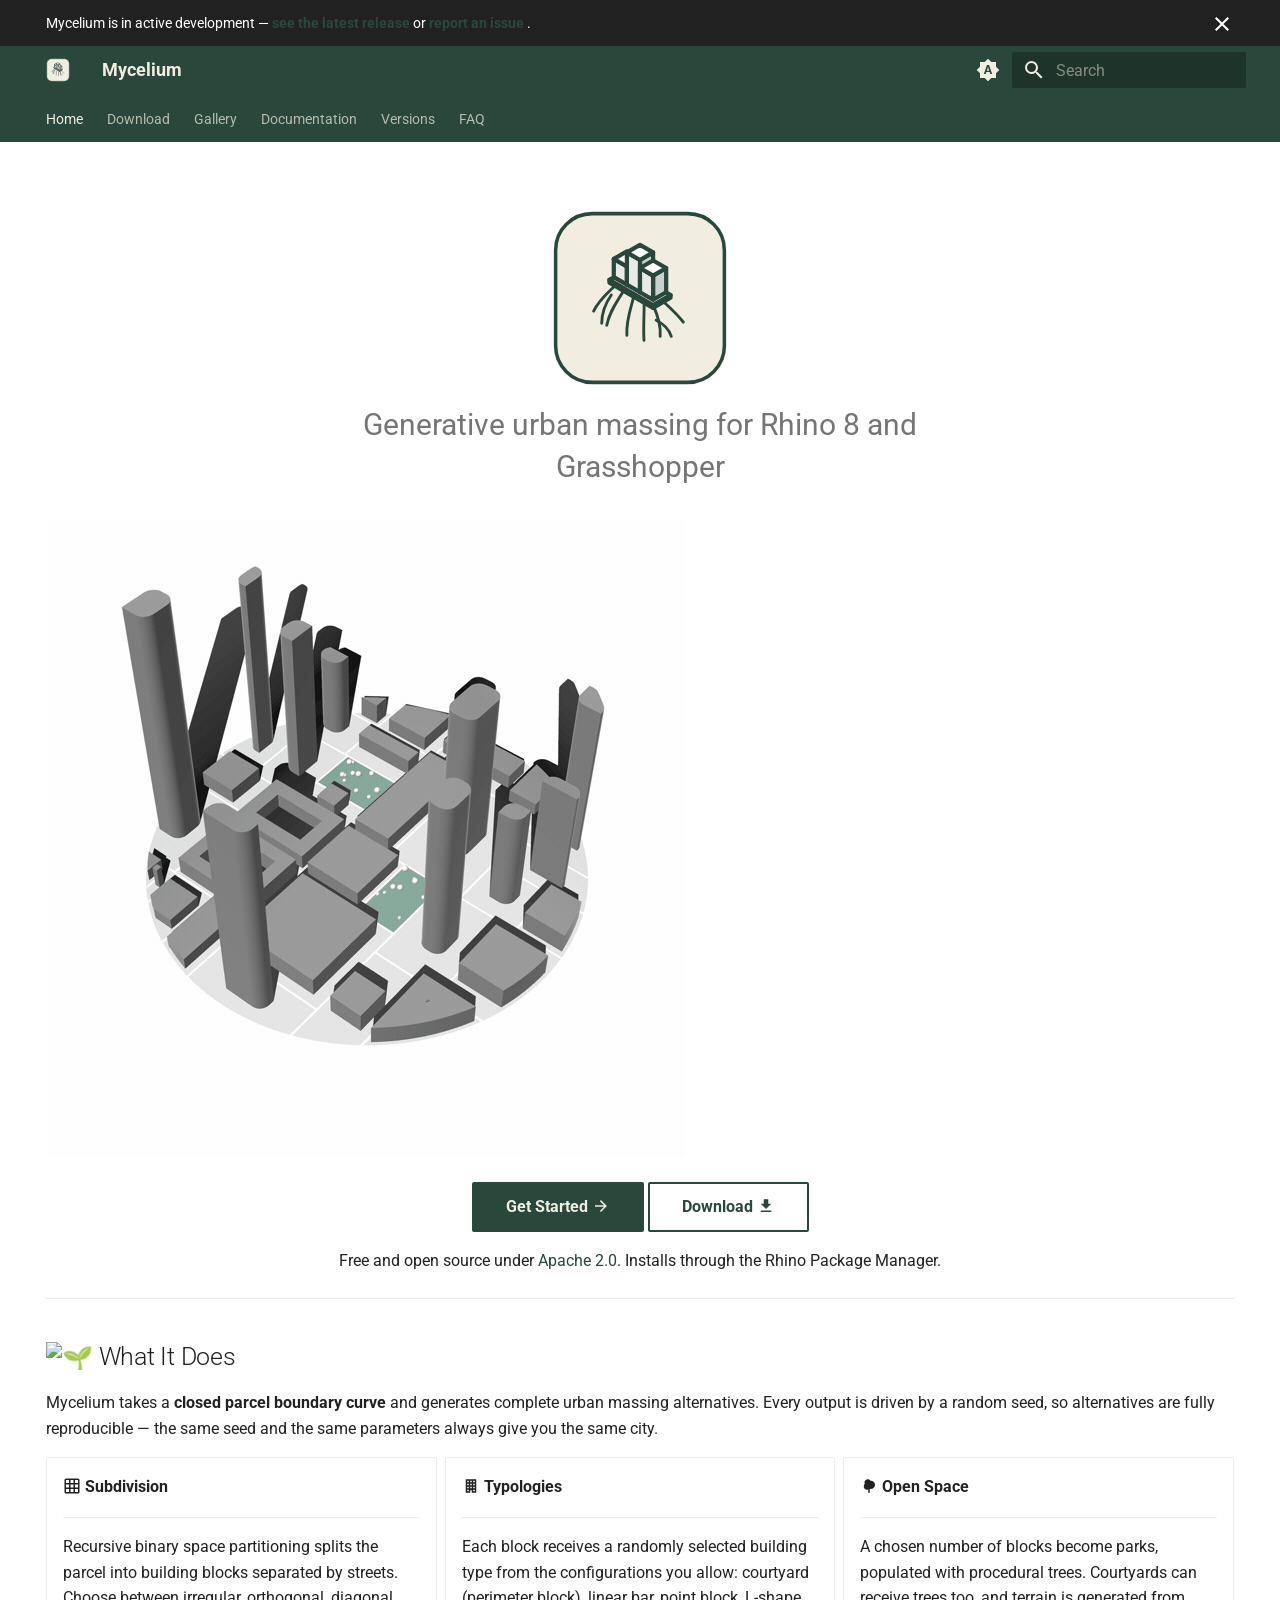
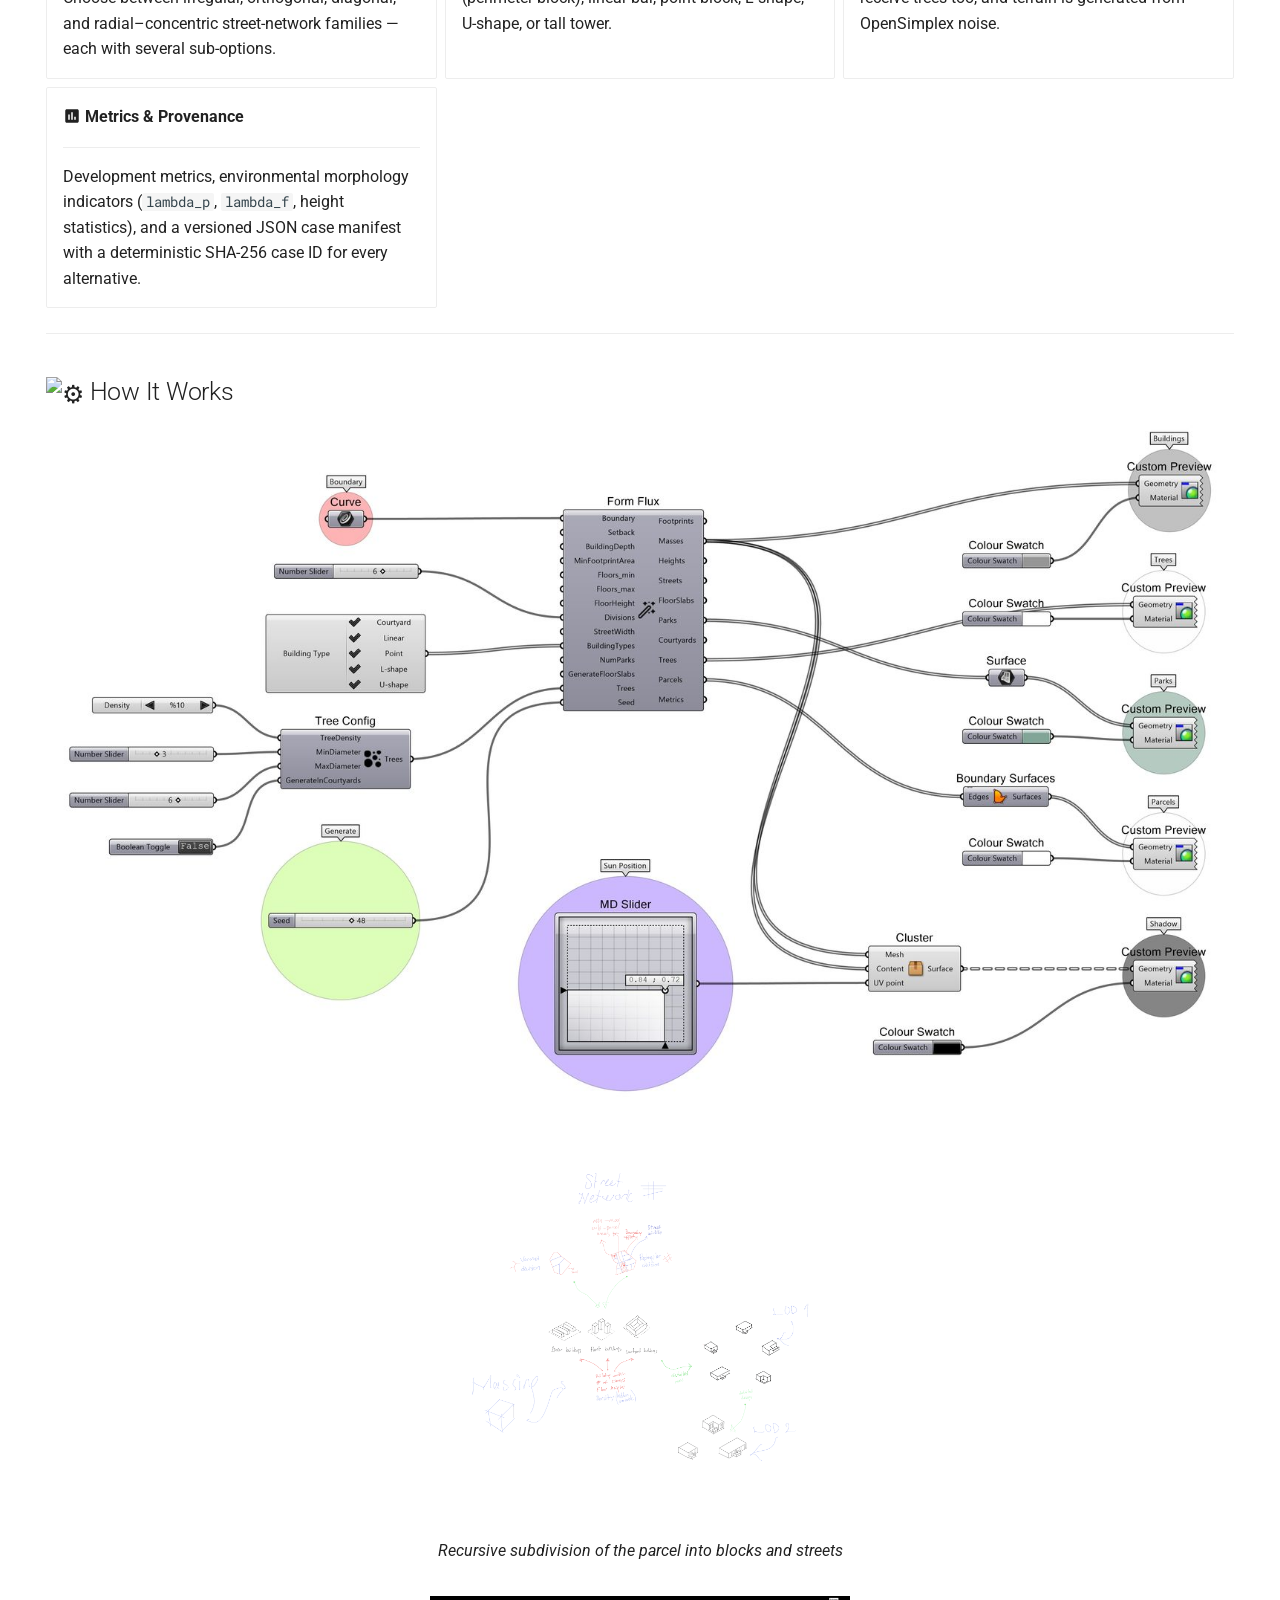
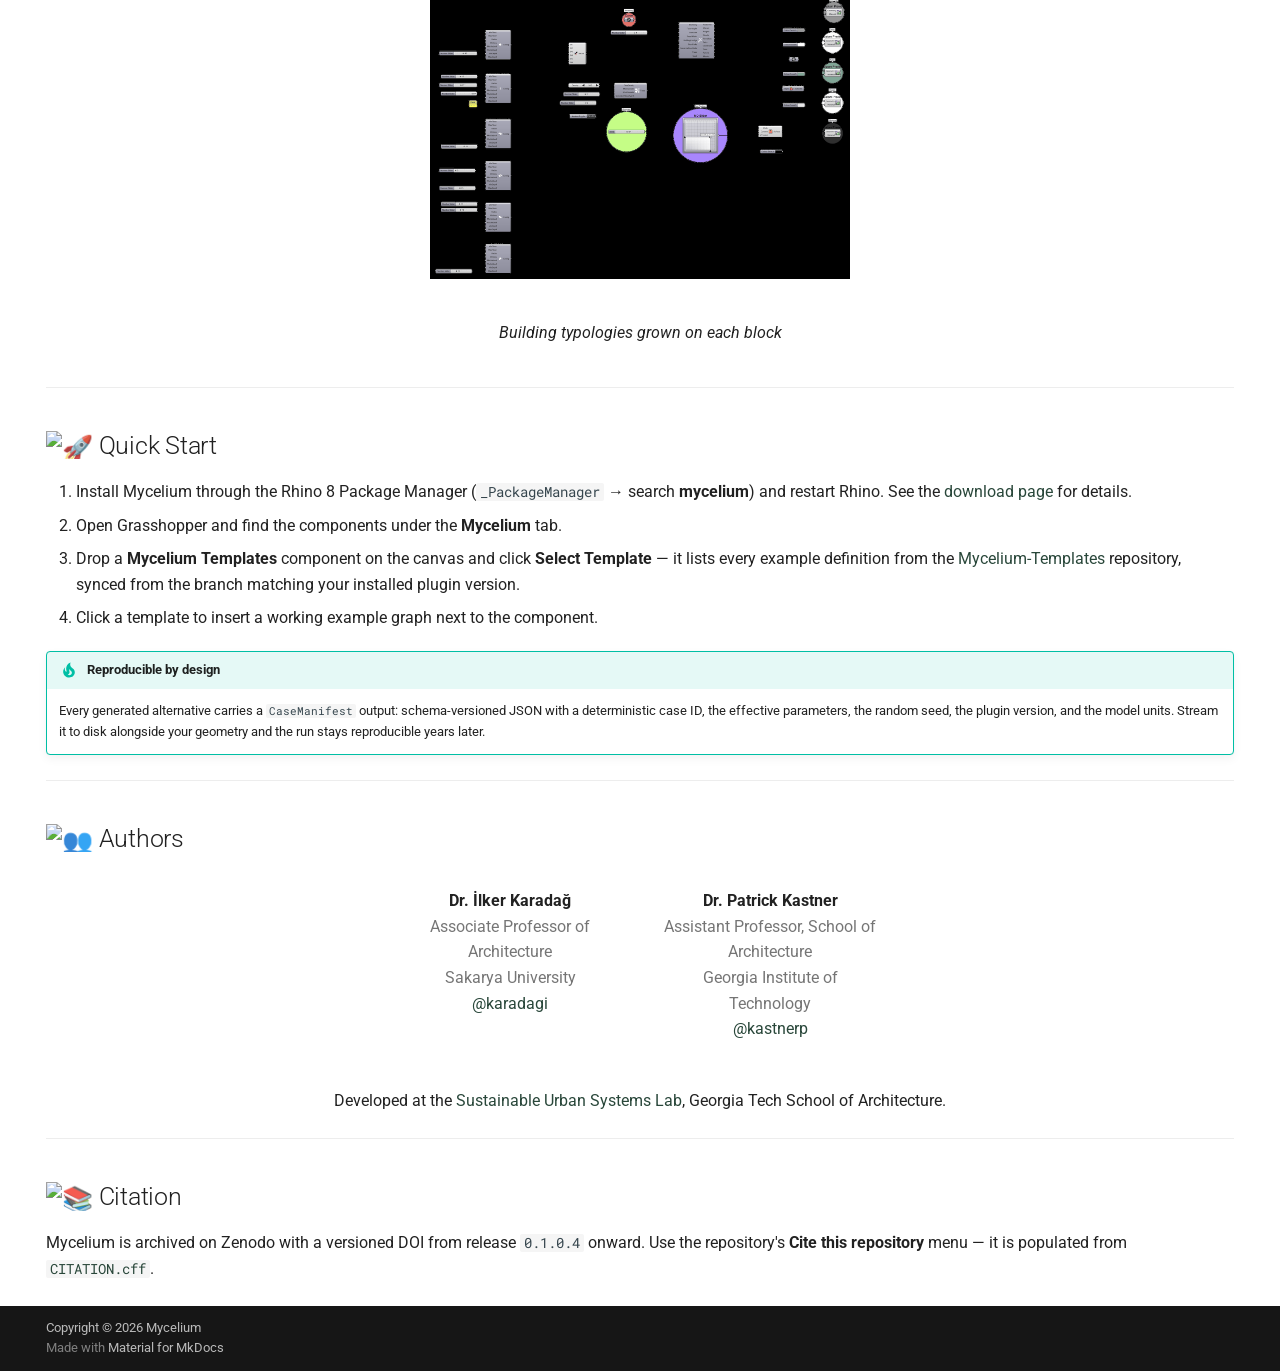
==== index.html @ 71205a21 "Deployed aa4ad5b with MkDocs version: 1.6.1" ====
<!DOCTYPE html><html lang=en class=no-js><head><meta charset=utf-8><meta name=viewport content="width=device-width,initial-scale=1"><meta name=description content="Generative urban massing for Rhino and Grasshopper"><meta name=author content="Patrick Kastner"><link href=https://mycelium-gh.netlify.app/ rel=canonical><link href=download/ rel=next><link rel=icon href=assets/cd/favicon.svg><meta name=generator content="mkdocs-1.6.1, mkdocs-material-9.7.7"><title>Mycelium - Mycelium</title><link rel=stylesheet href=assets/stylesheets/main.ec1eaa64.min.css><link rel=stylesheet href=assets/stylesheets/palette.ab4e12ef.min.css><style>:root{--md-annotation-icon:url('data:image/svg+xml;charset=utf-8,%3Csvg%20xmlns%3D%22http%3A//www.w3.org/2000/svg%22%20viewBox%3D%220%200%2024%2024%22%3E%3Cpath%20d%3D%22M17%2013h-4v4h-2v-4H7v-2h4V7h2v4h4m-5-9A10%2010%200%200%200%202%2012a10%2010%200%200%200%2010%2010%2010%2010%200%200%200%2010-10A10%2010%200%200%200%2012%202%22/%3E%3C/svg%3E');}</style><link rel=preconnect href=https://fonts.gstatic.com crossorigin><link rel=stylesheet href="https://fonts.googleapis.com/css?family=Roboto:300,300i,400,400i,700,700i%7CRoboto+Mono:400,400i,700,700i&display=fallback"><style>:root{--md-text-font:"Roboto";--md-code-font:"Roboto Mono"}</style><link rel=stylesheet href=css/timeago.css><link rel=stylesheet href=stylesheets/extra.css><script>__md_scope=new URL(".",location),__md_hash=e=>[...e].reduce(((e,_)=>(e<<5)-e+_.charCodeAt(0)),0),__md_get=(e,_=localStorage,t=__md_scope)=>JSON.parse(_.getItem(t.pathname+"."+e)),__md_set=(e,_,t=localStorage,a=__md_scope)=>{try{t.setItem(a.pathname+"."+e,JSON.stringify(_))}catch(e){}}</script><meta property=og:title content=Mycelium><link rel=icon type=image/svg+xml href=assets/cd/favicon.svg><link href=assets/stylesheets/glightbox.min.css rel=stylesheet><script src=assets/javascripts/glightbox.min.js></script><style id=glightbox-style>
            html.glightbox-open { overflow: initial; height: 100%; }
            .gslide-title { margin-top: 0px; user-select: text; }
            .gslide-desc { color: #666; user-select: text; }
            .gslide-image img { background: white; }
            .gscrollbar-fixer { padding-right: 15px; }
            .gdesc-inner { font-size: 0.75rem; }
            body[data-md-color-scheme="slate"] .gdesc-inner { background: var(--md-default-bg-color); }
            body[data-md-color-scheme="slate"] .gslide-title { color: var(--md-default-fg-color); }
            body[data-md-color-scheme="slate"] .gslide-desc { color: var(--md-default-fg-color); }
        </style></head> <body dir=ltr data-md-color-scheme=default data-md-color-primary=indigo data-md-color-accent=indigo> <input class=md-toggle data-md-toggle=drawer type=checkbox id=__drawer autocomplete=off> <input class=md-toggle data-md-toggle=search type=checkbox id=__search autocomplete=off> <label class=md-overlay for=__drawer></label> <div data-md-component=skip> <a href=#mycelium class=md-skip> Skip to content </a> </div> <div data-md-component=announce> <aside class=md-banner> <div class="md-banner__inner md-grid md-typeset"> <button class="md-banner__button md-icon" aria-label="Don't show this again"> <svg xmlns=http://www.w3.org/2000/svg viewbox="0 0 24 24"><path d="M19 6.41 17.59 5 12 10.59 6.41 5 5 6.41 10.59 12 5 17.59 6.41 19 12 13.41 17.59 19 19 17.59 13.41 12z"></path></svg> </button> Mycelium is in active development — <a href=https://github.com/MyceliumGH-Dev/Mycelium/releases aria-label="See the latest Mycelium releases on GitHub"> <strong>see the latest release</strong> </a> or <a href=https://github.com/MyceliumGH-Dev/Mycelium/issues aria-label="Report an issue on GitHub"> <strong>report an issue</strong> </a>. </div> <script>var el=document.querySelector("[data-md-component=announce]");if(el){var content=el.querySelector(".md-typeset");__md_hash(content.innerHTML)===__md_get("__announce")&&(el.hidden=!0)}</script> </aside> </div> <header class=md-header data-md-component=header> <nav class="md-header__inner md-grid" aria-label=Header> <a href=. title=Mycelium class="md-header__button md-logo" aria-label=Mycelium data-md-component=logo> <img src=assets/cd/favicon.svg alt=logo> </a> <label class="md-header__button md-icon" for=__drawer> <svg xmlns=http://www.w3.org/2000/svg viewbox="0 0 24 24"><path d="M3 6h18v2H3zm0 5h18v2H3zm0 5h18v2H3z"></path></svg> </label> <div class=md-header__title data-md-component=header-title> <div class=md-header__ellipsis> <div class=md-header__topic> <span class=md-ellipsis> Mycelium </span> </div> <div class=md-header__topic data-md-component=header-topic> <span class=md-ellipsis> Mycelium </span> </div> </div> </div> <form class=md-header__option data-md-component=palette> <input class=md-option data-md-color-media=(prefers-color-scheme) data-md-color-scheme=default data-md-color-primary=indigo data-md-color-accent=indigo aria-label="Switch to light mode" type=radio name=__palette id=__palette_0> <label class="md-header__button md-icon" title="Switch to light mode" for=__palette_1 hidden> <svg xmlns=http://www.w3.org/2000/svg viewbox="0 0 24 24"><path d="m14.3 16-.7-2h-3.2l-.7 2H7.8L11 7h2l3.2 9zM20 8.69V4h-4.69L12 .69 8.69 4H4v4.69L.69 12 4 15.31V20h4.69L12 23.31 15.31 20H20v-4.69L23.31 12zm-9.15 3.96h2.3L12 9z"></path></svg> </label> <input class=md-option data-md-color-media="(prefers-color-scheme: light)" data-md-color-scheme=default data-md-color-primary=custom data-md-color-accent=custom aria-label="Switch to dark mode" type=radio name=__palette id=__palette_1> <label class="md-header__button md-icon" title="Switch to dark mode" for=__palette_2 hidden> <svg xmlns=http://www.w3.org/2000/svg viewbox="0 0 24 24"><path d="M17 7H7a5 5 0 0 0-5 5 5 5 0 0 0 5 5h10a5 5 0 0 0 5-5 5 5 0 0 0-5-5m0 8a3 3 0 0 1-3-3 3 3 0 0 1 3-3 3 3 0 0 1 3 3 3 3 0 0 1-3 3"></path></svg> </label> <input class=md-option data-md-color-media="(prefers-color-scheme: dark)" data-md-color-scheme=slate data-md-color-primary=custom data-md-color-accent=custom aria-label="Switch to system preference" type=radio name=__palette id=__palette_2> <label class="md-header__button md-icon" title="Switch to system preference" for=__palette_0 hidden> <svg xmlns=http://www.w3.org/2000/svg viewbox="0 0 24 24"><path d="M17 7H7a5 5 0 0 0-5 5 5 5 0 0 0 5 5h10a5 5 0 0 0 5-5 5 5 0 0 0-5-5M7 15a3 3 0 0 1-3-3 3 3 0 0 1 3-3 3 3 0 0 1 3 3 3 3 0 0 1-3 3"></path></svg> </label> </form> <script>var palette=__md_get("__palette");if(palette&&palette.color){if("(prefers-color-scheme)"===palette.color.media){var media=matchMedia("(prefers-color-scheme: light)"),input=document.querySelector(media.matches?"[data-md-color-media='(prefers-color-scheme: light)']":"[data-md-color-media='(prefers-color-scheme: dark)']");palette.color.media=input.getAttribute("data-md-color-media"),palette.color.scheme=input.getAttribute("data-md-color-scheme"),palette.color.primary=input.getAttribute("data-md-color-primary"),palette.color.accent=input.getAttribute("data-md-color-accent")}for(var[key,value]of Object.entries(palette.color))document.body.setAttribute("data-md-color-"+key,value)}</script> <label class="md-header__button md-icon" for=__search> <svg xmlns=http://www.w3.org/2000/svg viewbox="0 0 24 24"><path d="M9.5 3A6.5 6.5 0 0 1 16 9.5c0 1.61-.59 3.09-1.56 4.23l.27.27h.79l5 5-1.5 1.5-5-5v-.79l-.27-.27A6.52 6.52 0 0 1 9.5 16 6.5 6.5 0 0 1 3 9.5 6.5 6.5 0 0 1 9.5 3m0 2C7 5 5 7 5 9.5S7 14 9.5 14 14 12 14 9.5 12 5 9.5 5"></path></svg> </label> <div class=md-search data-md-component=search role=dialog> <label class=md-search__overlay for=__search></label> <div class=md-search__inner role=search> <form class=md-search__form name=search> <input type=text class=md-search__input name=query aria-label=Search placeholder=Search autocapitalize=off autocorrect=off autocomplete=off spellcheck=false data-md-component=search-query required> <label class="md-search__icon md-icon" for=__search> <svg xmlns=http://www.w3.org/2000/svg viewbox="0 0 24 24"><path d="M9.5 3A6.5 6.5 0 0 1 16 9.5c0 1.61-.59 3.09-1.56 4.23l.27.27h.79l5 5-1.5 1.5-5-5v-.79l-.27-.27A6.52 6.52 0 0 1 9.5 16 6.5 6.5 0 0 1 3 9.5 6.5 6.5 0 0 1 9.5 3m0 2C7 5 5 7 5 9.5S7 14 9.5 14 14 12 14 9.5 12 5 9.5 5"></path></svg> <svg xmlns=http://www.w3.org/2000/svg viewbox="0 0 24 24"><path d="M20 11v2H8l5.5 5.5-1.42 1.42L4.16 12l7.92-7.92L13.5 5.5 8 11z"></path></svg> </label> <nav class=md-search__options aria-label=Search> <a href=javascript:void(0) class="md-search__icon md-icon" title=Share aria-label=Share data-clipboard data-clipboard-text data-md-component=search-share tabindex=-1> <svg xmlns=http://www.w3.org/2000/svg viewbox="0 0 24 24"><path d="M18 16.08c-.76 0-1.44.3-1.96.77L8.91 12.7c.05-.23.09-.46.09-.7s-.04-.47-.09-.7l7.05-4.11c.54.5 1.25.81 2.04.81a3 3 0 0 0 3-3 3 3 0 0 0-3-3 3 3 0 0 0-3 3c0 .24.04.47.09.7L8.04 9.81C7.5 9.31 6.79 9 6 9a3 3 0 0 0-3 3 3 3 0 0 0 3 3c.79 0 1.5-.31 2.04-.81l7.12 4.15c-.05.21-.08.43-.08.66 0 1.61 1.31 2.91 2.92 2.91s2.92-1.3 2.92-2.91A2.92 2.92 0 0 0 18 16.08"></path></svg> </a> <button type=reset class="md-search__icon md-icon" title=Clear aria-label=Clear tabindex=-1> <svg xmlns=http://www.w3.org/2000/svg viewbox="0 0 24 24"><path d="M19 6.41 17.59 5 12 10.59 6.41 5 5 6.41 10.59 12 5 17.59 6.41 19 12 13.41 17.59 19 19 17.59 13.41 12z"></path></svg> </button> </nav> <div class=md-search__suggest data-md-component=search-suggest></div> </form> <div class=md-search__output> <div class=md-search__scrollwrap tabindex=0 data-md-scrollfix> <div class=md-search-result data-md-component=search-result> <div class=md-search-result__meta> Initializing search </div> <ol class=md-search-result__list role=presentation></ol> </div> </div> </div> </div> </div> </nav> </header> <div class=md-container data-md-component=container> <nav class=md-tabs aria-label=Tabs data-md-component=tabs> <div class=md-grid> <ul class=md-tabs__list> <li class="md-tabs__item md-tabs__item--active"> <a href=. class=md-tabs__link> Home </a> </li> <li class=md-tabs__item> <a href=download/ class=md-tabs__link> Download </a> </li> <li class=md-tabs__item> <a href=gallery/ class=md-tabs__link> Gallery </a> </li> <li class=md-tabs__item> <a href=https://mycelium-gh-docs.netlify.app class=md-tabs__link> Documentation </a> </li> <li class=md-tabs__item> <a href=versions/ class=md-tabs__link> Versions </a> </li> <li class=md-tabs__item> <a href=faq/ class=md-tabs__link> Faq </a> </li> </ul> </div> </nav> <main class=md-main data-md-component=main> <div class="md-main__inner md-grid"> <div class="md-sidebar md-sidebar--primary" data-md-component=sidebar data-md-type=navigation hidden> <div class=md-sidebar__scrollwrap> <div class=md-sidebar__inner> <nav class="md-nav md-nav--primary md-nav--lifted" aria-label=Navigation data-md-level=0> <label class=md-nav__title for=__drawer> <a href=. title=Mycelium class="md-nav__button md-logo" aria-label=Mycelium data-md-component=logo> <img src=assets/cd/favicon.svg alt=logo> </a> Mycelium </label> <ul class=md-nav__list data-md-scrollfix> <li class="md-nav__item md-nav__item--active"> <input class="md-nav__toggle md-toggle" type=checkbox id=__toc> <label class="md-nav__link md-nav__link--active" for=__toc> <span class=md-ellipsis> Home </span> <span class="md-nav__icon md-icon"></span> </label> <a href=. class="md-nav__link md-nav__link--active"> <span class=md-ellipsis> Home </span> </a> <nav class="md-nav md-nav--secondary" aria-label="Table of contents"> <label class=md-nav__title for=__toc> <span class="md-nav__icon md-icon"></span> Table of contents </label> <ul class=md-nav__list data-md-component=toc data-md-scrollfix> <li class=md-nav__item> <a href=#what-it-does class=md-nav__link> <span class=md-ellipsis> What It Does </span> </a> </li> <li class=md-nav__item> <a href=#how-it-works class=md-nav__link> <span class=md-ellipsis> How It Works </span> </a> </li> <li class=md-nav__item> <a href=#quick-start class=md-nav__link> <span class=md-ellipsis> Quick Start </span> </a> </li> <li class=md-nav__item> <a href=#authors class=md-nav__link> <span class=md-ellipsis> Authors </span> </a> </li> <li class=md-nav__item> <a href=#citation class=md-nav__link> <span class=md-ellipsis> Citation </span> </a> </li> </ul> </nav> </li> <li class=md-nav__item> <a href=download/ class=md-nav__link> <span class=md-ellipsis> Download </span> </a> </li> <li class=md-nav__item> <a href=gallery/ class=md-nav__link> <span class=md-ellipsis> Gallery </span> </a> </li> <li class=md-nav__item> <a href=https://mycelium-gh-docs.netlify.app class=md-nav__link> <span class=md-ellipsis> Documentation </span> </a> </li> <li class=md-nav__item> <a href=versions/ class=md-nav__link> <span class=md-ellipsis> Versions </span> </a> </li> <li class=md-nav__item> <a href=faq/ class=md-nav__link> <span class=md-ellipsis> Faq </span> </a> </li> </ul> </nav> </div> </div> </div> <div class="md-sidebar md-sidebar--secondary" data-md-component=sidebar data-md-type=toc hidden> <div class=md-sidebar__scrollwrap> <div class=md-sidebar__inner> <nav class="md-nav md-nav--secondary" aria-label="Table of contents"> <label class=md-nav__title for=__toc> <span class="md-nav__icon md-icon"></span> Table of contents </label> <ul class=md-nav__list data-md-component=toc data-md-scrollfix> <li class=md-nav__item> <a href=#what-it-does class=md-nav__link> <span class=md-ellipsis> What It Does </span> </a> </li> <li class=md-nav__item> <a href=#how-it-works class=md-nav__link> <span class=md-ellipsis> How It Works </span> </a> </li> <li class=md-nav__item> <a href=#quick-start class=md-nav__link> <span class=md-ellipsis> Quick Start </span> </a> </li> <li class=md-nav__item> <a href=#authors class=md-nav__link> <span class=md-ellipsis> Authors </span> </a> </li> <li class=md-nav__item> <a href=#citation class=md-nav__link> <span class=md-ellipsis> Citation </span> </a> </li> </ul> </nav> </div> </div> </div> <div class=md-content data-md-component=content> <article class="md-content__inner md-typeset"> <h1 class=sr-only id=mycelium>Mycelium</h1> <figure class=hero-logo> <img alt=Mycelium class="skip-lightbox hero-logo__image" src=assets/cd/logo.svg width=180> </figure> <p class=hero-tagline> Generative urban massing for Rhino&nbsp;8 and Grasshopper </p> <p><img alt="Sample massing outputs" class=skip-lightbox src=assets/images/samples.gif></p> <div align=center> <p><a aria-label="Get started with the Mycelium documentation" class="md-button md-button--primary" href=https://mycelium-gh-docs.netlify.app>Get Started <span class=twemoji><svg xmlns=http://www.w3.org/2000/svg viewbox="0 0 24 24"><path d="M4 11v2h12l-5.5 5.5 1.42 1.42L19.84 12l-7.92-7.92L10.5 5.5 16 11z"></path></svg></span></a> <a class=md-button href=download/ aria-label="Download Mycelium">Download <span class=twemoji><svg xmlns=http://www.w3.org/2000/svg viewbox="0 0 24 24"><path d="M5 20h14v-2H5m14-9h-4V3H9v6H5l7 7z"></path></svg></span></a></p> </div> <p class=center-text style="margin-top: 0.75rem;"> Free and open source under <a href=https://github.com/MyceliumGH-Dev/Mycelium/blob/dev/LICENSE aria-label="Read the Apache 2.0 license">Apache&nbsp;2.0</a>. Installs through the Rhino Package Manager. </p> <hr> <h2 id=what-it-does><img alt=🌱 aria-hidden=true class=twemoji src=https://cdn.jsdelivr.net/gh/jdecked/twemoji@16.0.1/assets/svg/1f331.svg title=:seedling:> What It Does</h2> <p>Mycelium takes a <strong>closed parcel boundary curve</strong> and generates complete urban massing alternatives. Every output is driven by a random seed, so alternatives are fully reproducible — the same seed and the same parameters always give you the same city.</p> <div class="grid cards"> <ul> <li> <p><strong><span class=twemoji><svg xmlns=http://www.w3.org/2000/svg viewbox="0 0 24 24"><path d="M10 4v4h4V4zm6 0v4h4V4zm0 6v4h4v-4zm0 6v4h4v-4zm-2 4v-4h-4v4zm-6 0v-4H4v4zm0-6v-4H4v4zm0-6V4H4v4zm2 6h4v-4h-4zM4 2h16a2 2 0 0 1 2 2v16a2 2 0 0 1-2 2H4c-1.08 0-2-.9-2-2V4a2 2 0 0 1 2-2"></path></svg></span> Subdivision</strong></p> <hr> <p>Recursive binary space partitioning splits the parcel into building blocks separated by streets. Choose between irregular, orthogonal, diagonal, and radial–concentric street-network families — each with several sub-options.</p> </li> <li> <p><strong><span class=twemoji><svg xmlns=http://www.w3.org/2000/svg viewbox="0 0 24 24"><path d="M5 3v18h6v-3.5h2V21h6V3zm2 2h2v2H7zm4 0h2v2h-2zm4 0h2v2h-2zM7 9h2v2H7zm4 0h2v2h-2zm4 0h2v2h-2zm-8 4h2v2H7zm4 0h2v2h-2zm4 0h2v2h-2zm-8 4h2v2H7zm8 0h2v2h-2z"></path></svg></span> Typologies</strong></p> <hr> <p>Each block receives a randomly selected building type from the configurations you allow: courtyard (perimeter block), linear bar, point block, L-shape, U-shape, or tall tower.</p> </li> <li> <p><strong><span class=twemoji><svg xmlns=http://www.w3.org/2000/svg viewbox="0 0 24 24"><path d="M11 21v-4.26c-.47.17-.97.26-1.5.26C7 17 5 15 5 12.5c0-1.27.5-2.41 1.36-3.23C6.13 8.73 6 8.13 6 7.5 6 5 8 3 10.5 3c1.56 0 2.94.8 3.75 2h.25a5.5 5.5 0 0 1 5.5 5.5 5.5 5.5 0 0 1-5.5 5.5q-.75 0-1.5-.21V21z"></path></svg></span> Open Space</strong></p> <hr> <p>A chosen number of blocks become parks, populated with procedural trees. Courtyards can receive trees too, and terrain is generated from OpenSimplex noise.</p> </li> <li> <p><strong><span class=twemoji><svg xmlns=http://www.w3.org/2000/svg viewbox="0 0 24 24"><path d="M19 3H5c-1.1 0-2 .9-2 2v14c0 1.1.9 2 2 2h14c1.1 0 2-.9 2-2V5c0-1.1-.9-2-2-2M9 17H7v-7h2zm4 0h-2V7h2zm4 0h-2v-4h2z"></path></svg></span> Metrics &amp; Provenance</strong></p> <hr> <p>Development metrics, environmental morphology indicators (<code>lambda_p</code>, <code>lambda_f</code>, height statistics), and a versioned JSON case manifest with a deterministic SHA-256 case ID for every alternative.</p> </li> </ul> </div> <hr> <h2 id=how-it-works><img alt=⚙ aria-hidden=true class=twemoji src=https://cdn.jsdelivr.net/gh/jdecked/twemoji@16.0.1/assets/svg/2699.svg title=:gear:> How It Works</h2> <p><a class=glightbox data-type=image data-width=auto data-height=auto href=assets/images/algorithm.jpeg data-desc-position=bottom><img alt="Algorithm overview" loading=lazy src=assets/images/algorithm.jpeg></a></p> <figure> <a class=glightbox data-type=image data-width=auto data-height=auto href=assets/images/scheme-1.png data-desc-position=bottom><img alt="Subdivision scheme" loading=lazy src=assets/images/scheme-1.png width=420></a> <br> <figcaption>Recursive subdivision of the parcel into blocks and streets</figcaption> </figure> <figure> <a class=glightbox data-type=image data-width=auto data-height=auto href=assets/images/scheme-2.png data-desc-position=bottom><img alt="Typology scheme" loading=lazy src=assets/images/scheme-2.png width=420></a> <br> <figcaption>Building typologies grown on each block</figcaption> </figure> <hr> <h2 id=quick-start><img alt=🚀 aria-hidden=true class=twemoji src=https://cdn.jsdelivr.net/gh/jdecked/twemoji@16.0.1/assets/svg/1f680.svg title=:rocket:> Quick Start</h2> <ol> <li>Install Mycelium through the Rhino&nbsp;8 Package Manager (<code>_PackageManager</code> → search <strong>mycelium</strong>) and restart Rhino. See the <a href=download/ >download page</a> for details.</li> <li>Open Grasshopper and find the components under the <strong>Mycelium</strong> tab.</li> <li>Drop a <strong>Mycelium Templates</strong> component on the canvas and click <strong>Select Template</strong> — it lists every example definition from the <a href=https://github.com/MyceliumGH-Dev/Mycelium-Templates>Mycelium-Templates</a> repository, synced from the branch matching your installed plugin version.</li> <li>Click a template to insert a working example graph next to the component.</li> </ol> <div class="admonition tip"> <p class=admonition-title>Reproducible by design</p> <p>Every generated alternative carries a <code>CaseManifest</code> output: schema-versioned JSON with a deterministic case ID, the effective parameters, the random seed, the plugin version, and the model units. Stream it to disk alongside your geometry and the run stays reproducible years later.</p> </div> <hr> <h2 id=authors><img alt=👥 aria-hidden=true class=twemoji src=https://cdn.jsdelivr.net/gh/jdecked/twemoji@16.0.1/assets/svg/1f465.svg title=:busts_in_silhouette:> Authors</h2> <div class=mdx-users> <div class=mdx-users__testimonial> <p><strong>Dr. İlker Karadağ</strong><br> <span class=faint>Associate Professor of Architecture<br>Sakarya University</span><br> <a href=https://github.com/karadagi>@karadagi</a></p> </div> <div class=mdx-users__testimonial> <p><strong>Dr. Patrick Kastner</strong><br> <span class=faint>Assistant Professor, School of Architecture<br>Georgia Institute of Technology</span><br> <a href=https://github.com/kastnerp>@kastnerp</a></p> </div> </div> <p class=center-text style="margin-top: 1.5rem;"> Developed at the <a href=https://github.com/SustainableUrbanSystemsLab>Sustainable Urban Systems Lab</a>, Georgia Tech School of Architecture. </p> <hr> <h2 id=citation><img alt=📚 aria-hidden=true class=twemoji src=https://cdn.jsdelivr.net/gh/jdecked/twemoji@16.0.1/assets/svg/1f4da.svg title=:books:> Citation</h2> <p>Mycelium is archived on Zenodo with a versioned DOI from release <code>0.1.0.4</code> onward. Use the repository's <strong>Cite this repository</strong> menu — it is populated from <a href=https://github.com/MyceliumGH-Dev/Mycelium/blob/dev/CITATION.cff><code>CITATION.cff</code></a>.</p> </article> </div> <script>var target=document.getElementById(location.hash.slice(1));target&&target.name&&(target.checked=target.name.startsWith("__tabbed_"))</script> </div> <button type=button class="md-top md-icon" data-md-component=top hidden> <svg xmlns=http://www.w3.org/2000/svg viewbox="0 0 24 24"><path d="M13 20h-2V8l-5.5 5.5-1.42-1.42L12 4.16l7.92 7.92-1.42 1.42L13 8z"></path></svg> Back to top </button> </main> <footer class=md-footer> <div class="md-footer-meta md-typeset"> <div class="md-footer-meta__inner md-grid"> <div class=md-copyright> <div class=md-copyright__highlight> Copyright © 2026 Mycelium </div> Made with <a href=https://squidfunk.github.io/mkdocs-material/ target=_blank rel=noopener> Material for MkDocs </a> </div> </div> </div> </footer> </div> <div class=md-dialog data-md-component=dialog> <div class="md-dialog__inner md-typeset"></div> </div> <div class=md-progress data-md-component=progress role=progressbar></div> <script id=__config type=application/json>{"annotate": null, "base": ".", "features": ["tabs", "instant", "navigation.tabs", "content.action.edit", "content.action.view", "content.code.annotate", "content.code.copy", "content.tooltips", "navigation.expand", "navigation.indexes", "navigation.instant", "navigation.instant.prefetch", "navigation.instant.progress", "navigation.sections", "navigation.tabs", "navigation.top", "navigation.path", "navigation.tracking", "search.highlight", "search.share", "search.suggest", "toc.follow", "announce.dismiss"], "search": "assets/javascripts/workers/search.2c215733.min.js", "tags": null, "translations": {"clipboard.copied": "Copied to clipboard", "clipboard.copy": "Copy to clipboard", "search.result.more.one": "1 more on this page", "search.result.more.other": "# more on this page", "search.result.none": "No matching documents", "search.result.one": "1 matching document", "search.result.other": "# matching documents", "search.result.placeholder": "Type to start searching", "search.result.term.missing": "Missing", "select.version": "Select version"}, "version": null}</script> <script src=assets/javascripts/bundle.d7400e89.min.js></script> <script src=js/timeago.min.js></script> <script src=js/timeago_mkdocs_material.js></script> <script id=init-glightbox>const lightbox = GLightbox({"touchNavigation": true, "loop": false, "zoomable": true, "draggable": true, "openEffect": "zoom", "closeEffect": "zoom", "slideEffect": "slide"});
document$.subscribe(()=>{ lightbox.reload(); });
</script></body></html>
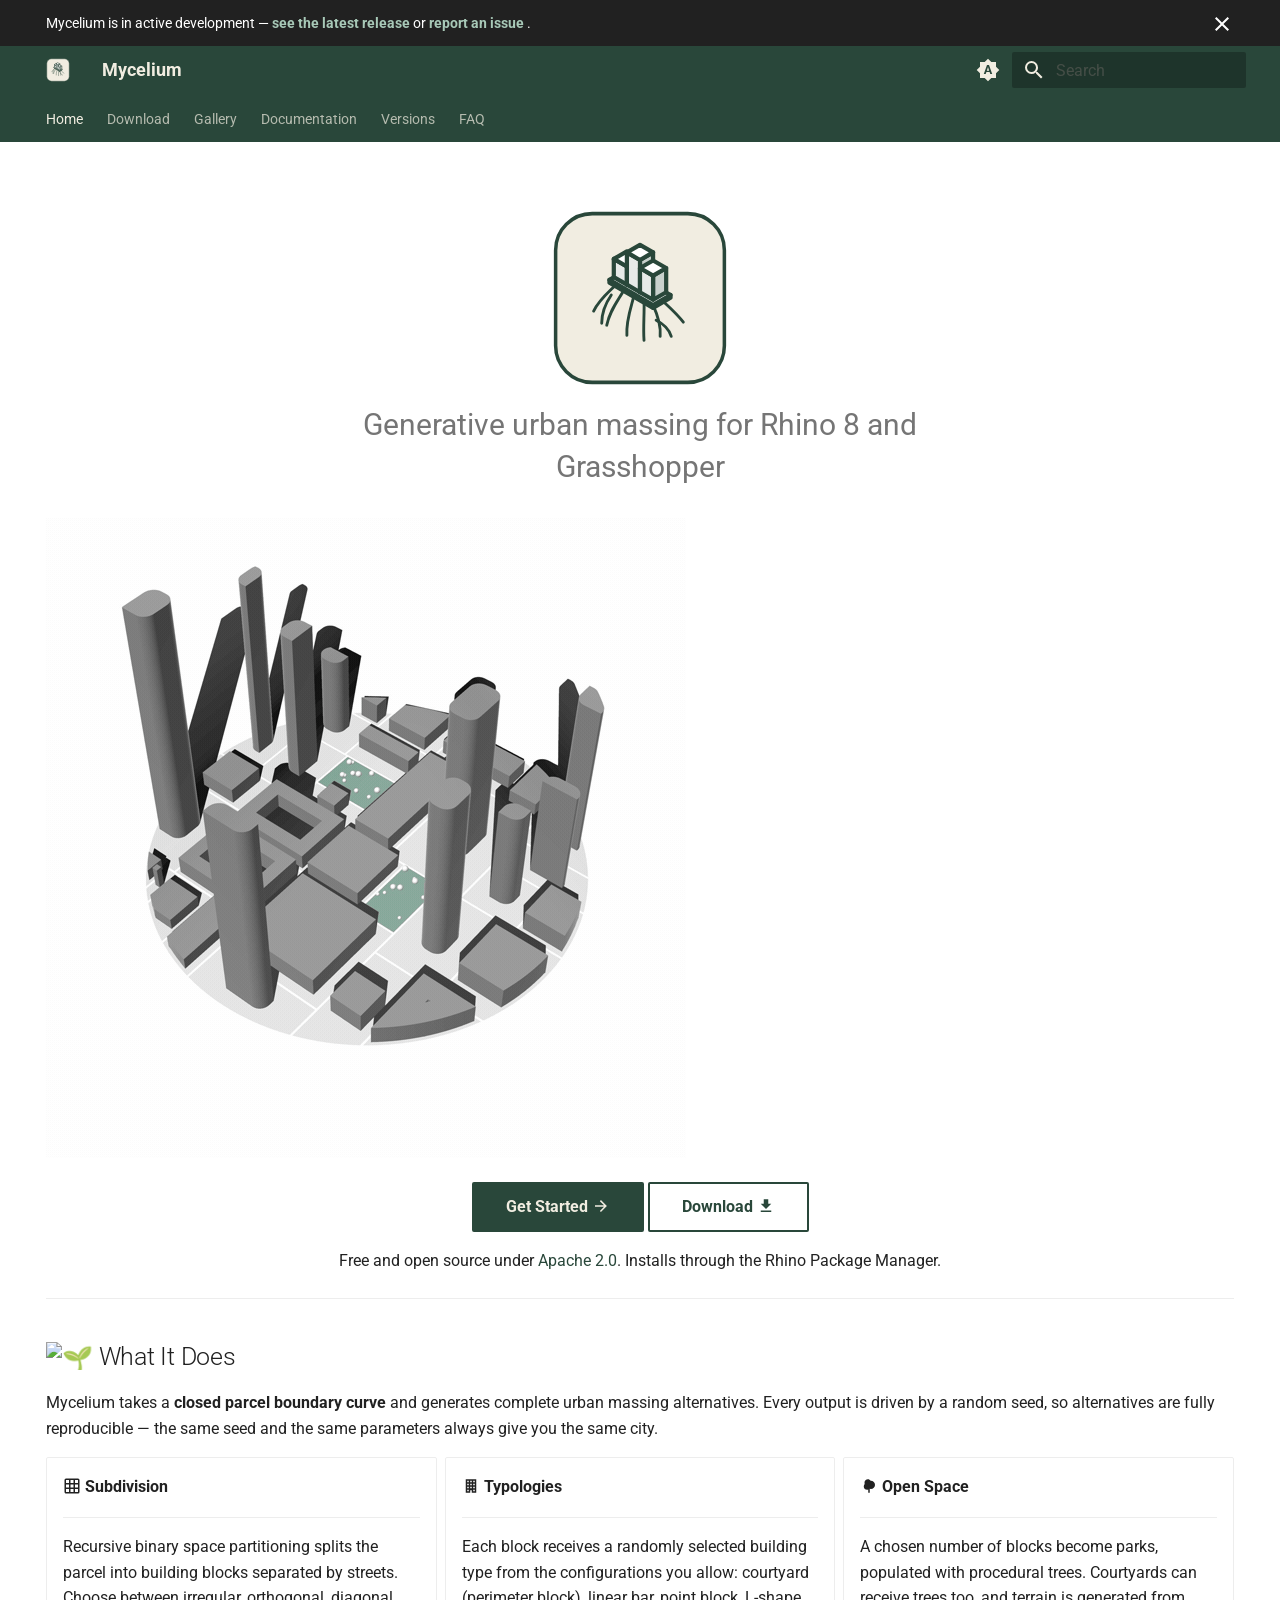
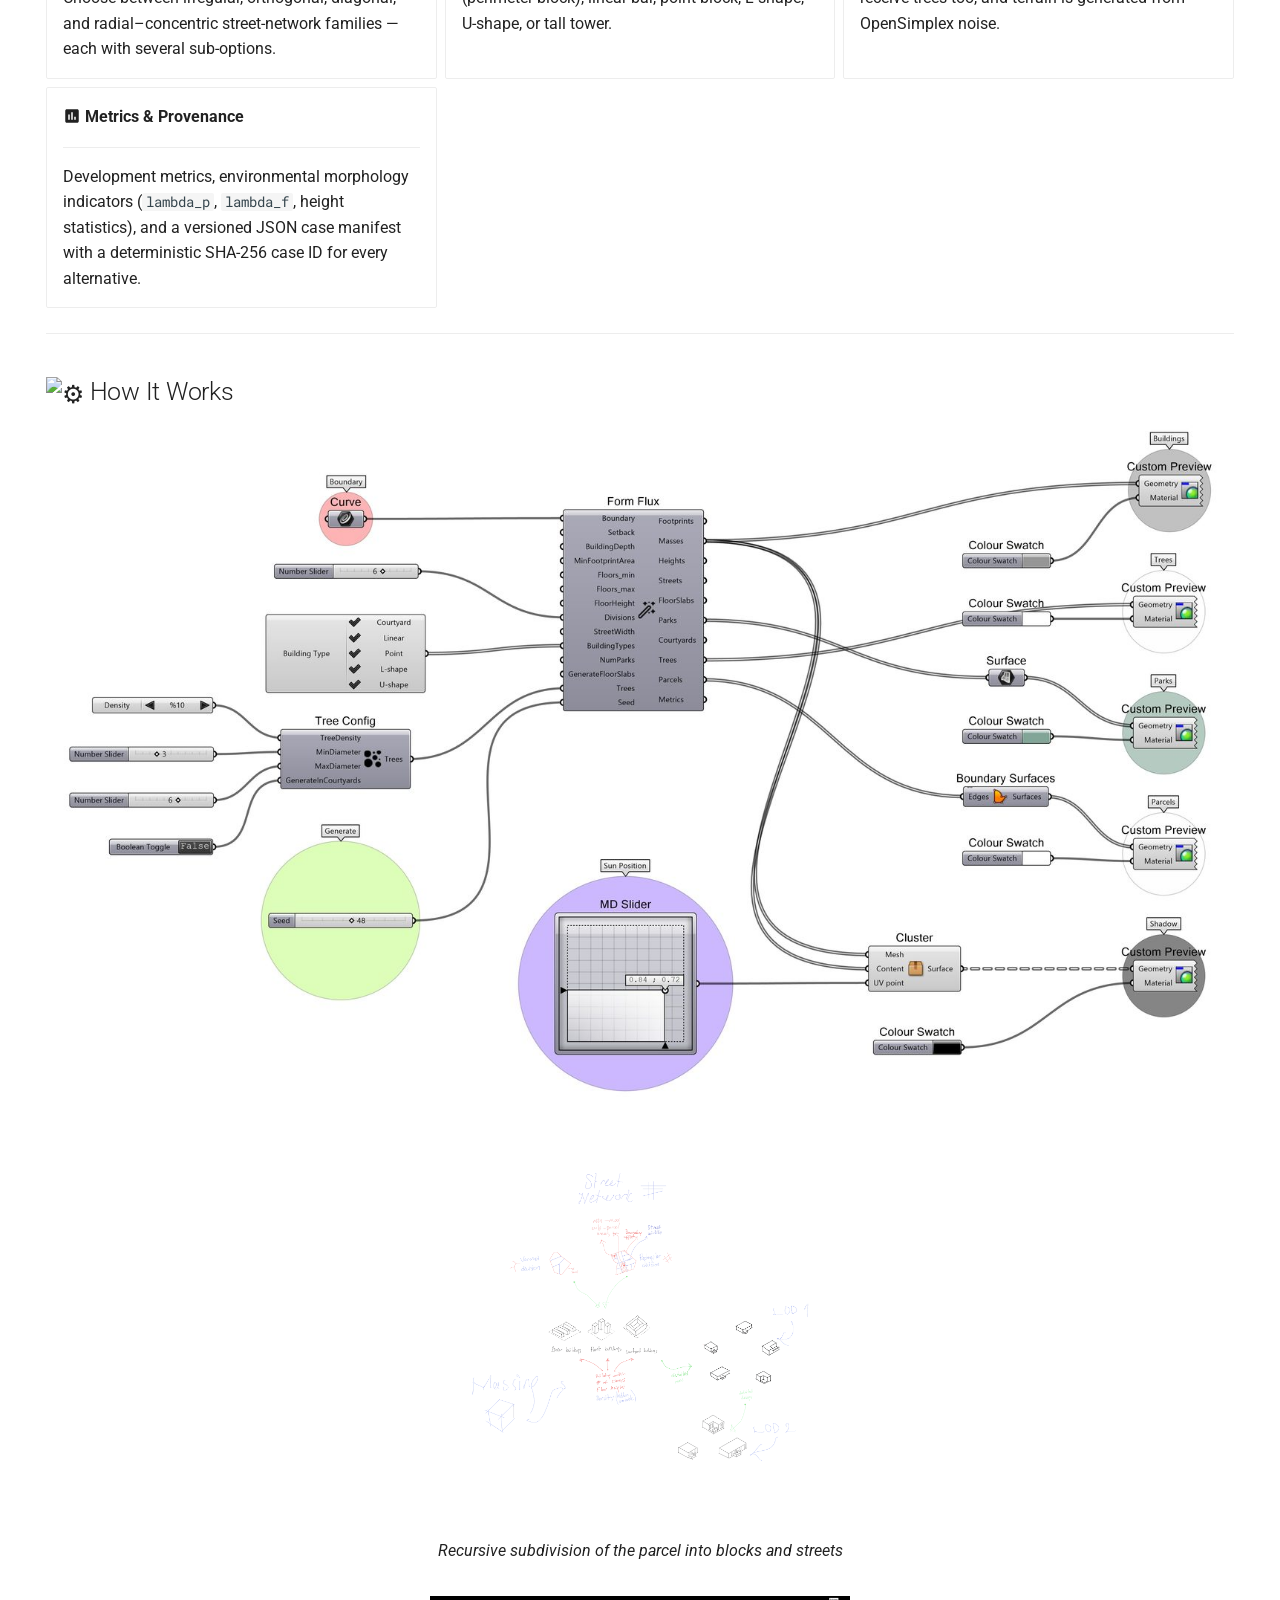
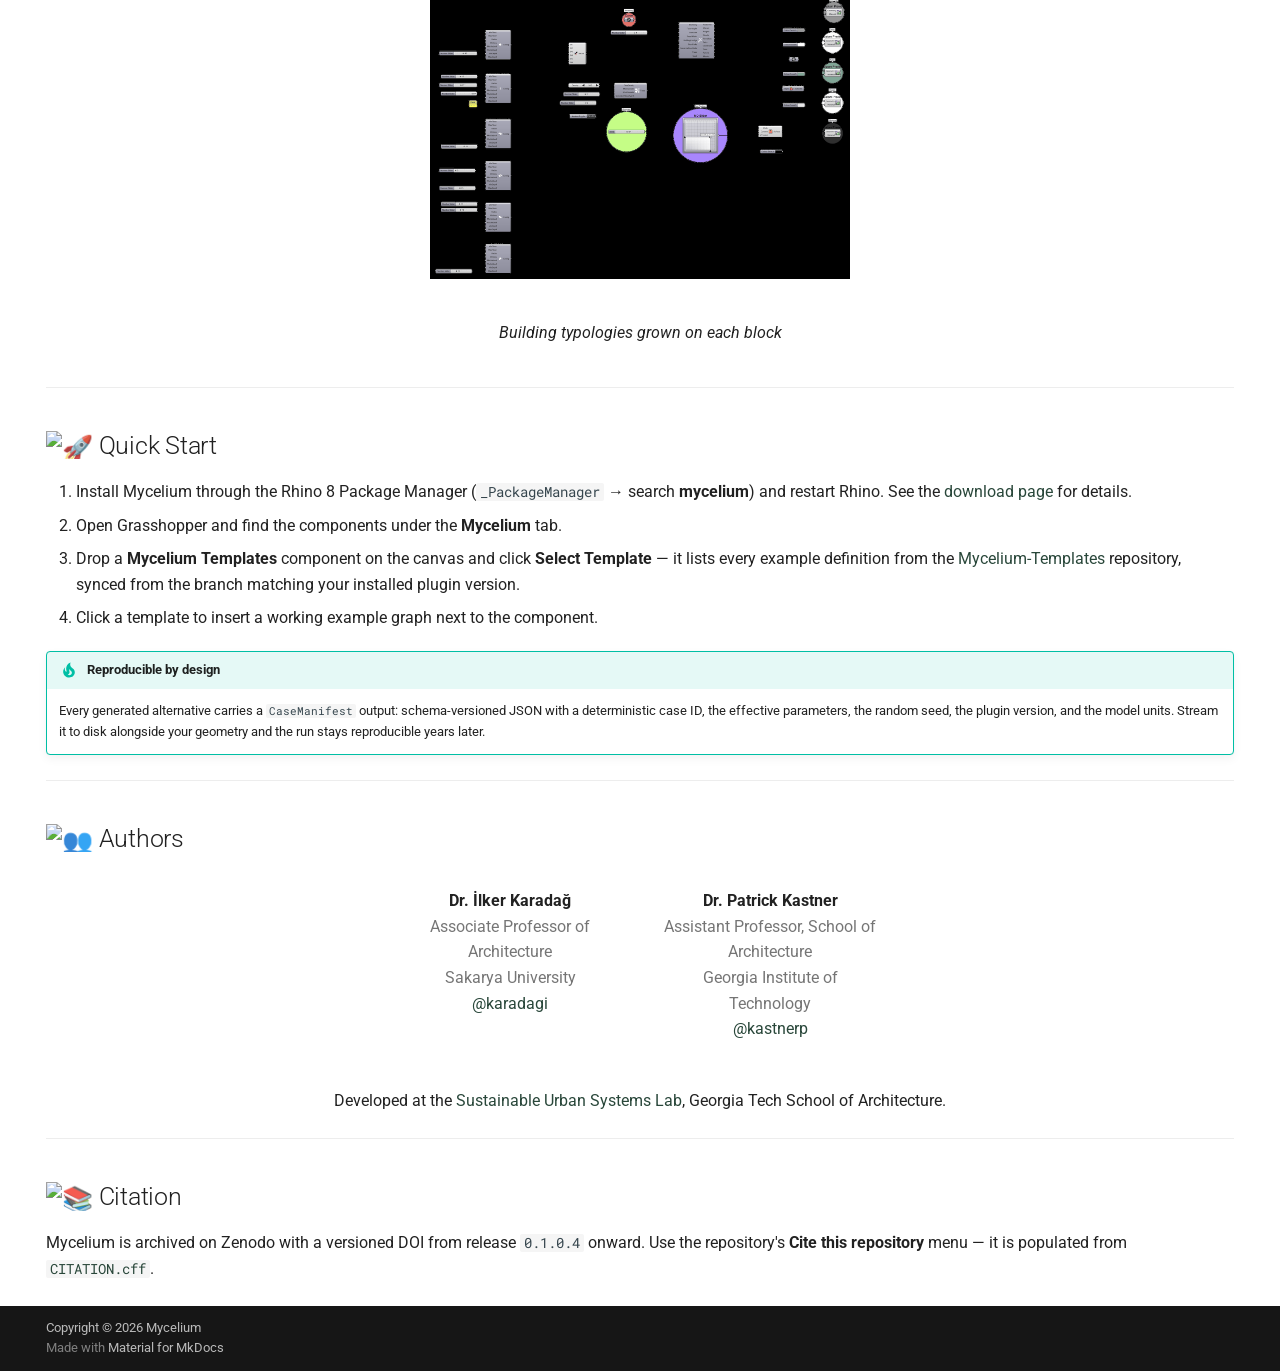
==== commit 56d068c0: "Deployed f42744b with MkDocs version: 1.6.1" ====
--- a/index.html
+++ b/index.html
@@ -1,4 +1,4 @@
-<!DOCTYPE html><html lang=en class=no-js><head><meta charset=utf-8><meta name=viewport content="width=device-width,initial-scale=1"><meta name=description content="Generative urban massing for Rhino and Grasshopper"><meta name=author content="Patrick Kastner"><link href=https://mycelium-gh.netlify.app/ rel=canonical><link href=download/ rel=next><link rel=icon href=assets/cd/favicon.svg><meta name=generator content="mkdocs-1.6.1, mkdocs-material-9.7.7"><title>Mycelium - Mycelium</title><link rel=stylesheet href=assets/stylesheets/main.ec1eaa64.min.css><link rel=stylesheet href=assets/stylesheets/palette.ab4e12ef.min.css><style>:root{--md-annotation-icon:url('data:image/svg+xml;charset=utf-8,%3Csvg%20xmlns%3D%22http%3A//www.w3.org/2000/svg%22%20viewBox%3D%220%200%2024%2024%22%3E%3Cpath%20d%3D%22M17%2013h-4v4h-2v-4H7v-2h4V7h2v4h4m-5-9A10%2010%200%200%200%202%2012a10%2010%200%200%200%2010%2010%2010%2010%200%200%200%2010-10A10%2010%200%200%200%2012%202%22/%3E%3C/svg%3E');}</style><link rel=preconnect href=https://fonts.gstatic.com crossorigin><link rel=stylesheet href="https://fonts.googleapis.com/css?family=Roboto:300,300i,400,400i,700,700i%7CRoboto+Mono:400,400i,700,700i&display=fallback"><style>:root{--md-text-font:"Roboto";--md-code-font:"Roboto Mono"}</style><link rel=stylesheet href=css/timeago.css><link rel=stylesheet href=stylesheets/extra.css><script>__md_scope=new URL(".",location),__md_hash=e=>[...e].reduce(((e,_)=>(e<<5)-e+_.charCodeAt(0)),0),__md_get=(e,_=localStorage,t=__md_scope)=>JSON.parse(_.getItem(t.pathname+"."+e)),__md_set=(e,_,t=localStorage,a=__md_scope)=>{try{t.setItem(a.pathname+"."+e,JSON.stringify(_))}catch(e){}}</script><meta property=og:title content=Mycelium><link rel=icon type=image/svg+xml href=assets/cd/favicon.svg><link href=assets/stylesheets/glightbox.min.css rel=stylesheet><script src=assets/javascripts/glightbox.min.js></script><style id=glightbox-style>
+<!DOCTYPE html><html lang=en class=no-js><head><meta charset=utf-8><meta name=viewport content="width=device-width,initial-scale=1"><meta name=description content="Generative urban massing for Rhino and Grasshopper"><meta name=author content="Patrick Kastner"><link href=https://mycelium-gh.netlify.app/ rel=canonical><link href=download/ rel=next><link rel=icon href=assets/cd/favicon.svg><meta name=generator content="mkdocs-1.6.1, mkdocs-material-9.7.7"><title>Mycelium</title><link rel=stylesheet href=assets/stylesheets/main.ec1eaa64.min.css><link rel=stylesheet href=assets/stylesheets/palette.ab4e12ef.min.css><style>:root{--md-annotation-icon:url('data:image/svg+xml;charset=utf-8,%3Csvg%20xmlns%3D%22http%3A//www.w3.org/2000/svg%22%20viewBox%3D%220%200%2024%2024%22%3E%3Cpath%20d%3D%22M17%2013h-4v4h-2v-4H7v-2h4V7h2v4h4m-5-9A10%2010%200%200%200%202%2012a10%2010%200%200%200%2010%2010%2010%2010%200%200%200%2010-10A10%2010%200%200%200%2012%202%22/%3E%3C/svg%3E');}</style><link rel=preconnect href=https://fonts.gstatic.com crossorigin><link rel=stylesheet href="https://fonts.googleapis.com/css?family=Roboto:300,300i,400,400i,700,700i%7CRoboto+Mono:400,400i,700,700i&display=fallback"><style>:root{--md-text-font:"Roboto";--md-code-font:"Roboto Mono"}</style><link rel=stylesheet href=css/timeago.css><link rel=stylesheet href=stylesheets/extra.css><script>__md_scope=new URL(".",location),__md_hash=e=>[...e].reduce(((e,_)=>(e<<5)-e+_.charCodeAt(0)),0),__md_get=(e,_=localStorage,t=__md_scope)=>JSON.parse(_.getItem(t.pathname+"."+e)),__md_set=(e,_,t=localStorage,a=__md_scope)=>{try{t.setItem(a.pathname+"."+e,JSON.stringify(_))}catch(e){}}</script><link rel=icon type=image/svg+xml href=assets/cd/favicon.svg><link href=assets/stylesheets/glightbox.min.css rel=stylesheet><script src=assets/javascripts/glightbox.min.js></script><style id=glightbox-style>
             html.glightbox-open { overflow: initial; height: 100%; }
             .gslide-title { margin-top: 0px; user-select: text; }
             .gslide-desc { color: #666; user-select: text; }
@@ -8,6 +8,6 @@
             body[data-md-color-scheme="slate"] .gdesc-inner { background: var(--md-default-bg-color); }
             body[data-md-color-scheme="slate"] .gslide-title { color: var(--md-default-fg-color); }
             body[data-md-color-scheme="slate"] .gslide-desc { color: var(--md-default-fg-color); }
-        </style></head> <body dir=ltr data-md-color-scheme=default data-md-color-primary=indigo data-md-color-accent=indigo> <input class=md-toggle data-md-toggle=drawer type=checkbox id=__drawer autocomplete=off> <input class=md-toggle data-md-toggle=search type=checkbox id=__search autocomplete=off> <label class=md-overlay for=__drawer></label> <div data-md-component=skip> <a href=#mycelium class=md-skip> Skip to content </a> </div> <div data-md-component=announce> <aside class=md-banner> <div class="md-banner__inner md-grid md-typeset"> <button class="md-banner__button md-icon" aria-label="Don't show this again"> <svg xmlns=http://www.w3.org/2000/svg viewbox="0 0 24 24"><path d="M19 6.41 17.59 5 12 10.59 6.41 5 5 6.41 10.59 12 5 17.59 6.41 19 12 13.41 17.59 19 19 17.59 13.41 12z"></path></svg> </button> Mycelium is in active development — <a href=https://github.com/MyceliumGH-Dev/Mycelium/releases aria-label="See the latest Mycelium releases on GitHub"> <strong>see the latest release</strong> </a> or <a href=https://github.com/MyceliumGH-Dev/Mycelium/issues aria-label="Report an issue on GitHub"> <strong>report an issue</strong> </a>. </div> <script>var el=document.querySelector("[data-md-component=announce]");if(el){var content=el.querySelector(".md-typeset");__md_hash(content.innerHTML)===__md_get("__announce")&&(el.hidden=!0)}</script> </aside> </div> <header class=md-header data-md-component=header> <nav class="md-header__inner md-grid" aria-label=Header> <a href=. title=Mycelium class="md-header__button md-logo" aria-label=Mycelium data-md-component=logo> <img src=assets/cd/favicon.svg alt=logo> </a> <label class="md-header__button md-icon" for=__drawer> <svg xmlns=http://www.w3.org/2000/svg viewbox="0 0 24 24"><path d="M3 6h18v2H3zm0 5h18v2H3zm0 5h18v2H3z"></path></svg> </label> <div class=md-header__title data-md-component=header-title> <div class=md-header__ellipsis> <div class=md-header__topic> <span class=md-ellipsis> Mycelium </span> </div> <div class=md-header__topic data-md-component=header-topic> <span class=md-ellipsis> Mycelium </span> </div> </div> </div> <form class=md-header__option data-md-component=palette> <input class=md-option data-md-color-media=(prefers-color-scheme) data-md-color-scheme=default data-md-color-primary=indigo data-md-color-accent=indigo aria-label="Switch to light mode" type=radio name=__palette id=__palette_0> <label class="md-header__button md-icon" title="Switch to light mode" for=__palette_1 hidden> <svg xmlns=http://www.w3.org/2000/svg viewbox="0 0 24 24"><path d="m14.3 16-.7-2h-3.2l-.7 2H7.8L11 7h2l3.2 9zM20 8.69V4h-4.69L12 .69 8.69 4H4v4.69L.69 12 4 15.31V20h4.69L12 23.31 15.31 20H20v-4.69L23.31 12zm-9.15 3.96h2.3L12 9z"></path></svg> </label> <input class=md-option data-md-color-media="(prefers-color-scheme: light)" data-md-color-scheme=default data-md-color-primary=custom data-md-color-accent=custom aria-label="Switch to dark mode" type=radio name=__palette id=__palette_1> <label class="md-header__button md-icon" title="Switch to dark mode" for=__palette_2 hidden> <svg xmlns=http://www.w3.org/2000/svg viewbox="0 0 24 24"><path d="M17 7H7a5 5 0 0 0-5 5 5 5 0 0 0 5 5h10a5 5 0 0 0 5-5 5 5 0 0 0-5-5m0 8a3 3 0 0 1-3-3 3 3 0 0 1 3-3 3 3 0 0 1 3 3 3 3 0 0 1-3 3"></path></svg> </label> <input class=md-option data-md-color-media="(prefers-color-scheme: dark)" data-md-color-scheme=slate data-md-color-primary=custom data-md-color-accent=custom aria-label="Switch to system preference" type=radio name=__palette id=__palette_2> <label class="md-header__button md-icon" title="Switch to system preference" for=__palette_0 hidden> <svg xmlns=http://www.w3.org/2000/svg viewbox="0 0 24 24"><path d="M17 7H7a5 5 0 0 0-5 5 5 5 0 0 0 5 5h10a5 5 0 0 0 5-5 5 5 0 0 0-5-5M7 15a3 3 0 0 1-3-3 3 3 0 0 1 3-3 3 3 0 0 1 3 3 3 3 0 0 1-3 3"></path></svg> </label> </form> <script>var palette=__md_get("__palette");if(palette&&palette.color){if("(prefers-color-scheme)"===palette.color.media){var media=matchMedia("(prefers-color-scheme: light)"),input=document.querySelector(media.matches?"[data-md-color-media='(prefers-color-scheme: light)']":"[data-md-color-media='(prefers-color-scheme: dark)']");palette.color.media=input.getAttribute("data-md-color-media"),palette.color.scheme=input.getAttribute("data-md-color-scheme"),palette.color.primary=input.getAttribute("data-md-color-primary"),palette.color.accent=input.getAttribute("data-md-color-accent")}for(var[key,value]of Object.entries(palette.color))document.body.setAttribute("data-md-color-"+key,value)}</script> <label class="md-header__button md-icon" for=__search> <svg xmlns=http://www.w3.org/2000/svg viewbox="0 0 24 24"><path d="M9.5 3A6.5 6.5 0 0 1 16 9.5c0 1.61-.59 3.09-1.56 4.23l.27.27h.79l5 5-1.5 1.5-5-5v-.79l-.27-.27A6.52 6.52 0 0 1 9.5 16 6.5 6.5 0 0 1 3 9.5 6.5 6.5 0 0 1 9.5 3m0 2C7 5 5 7 5 9.5S7 14 9.5 14 14 12 14 9.5 12 5 9.5 5"></path></svg> </label> <div class=md-search data-md-component=search role=dialog> <label class=md-search__overlay for=__search></label> <div class=md-search__inner role=search> <form class=md-search__form name=search> <input type=text class=md-search__input name=query aria-label=Search placeholder=Search autocapitalize=off autocorrect=off autocomplete=off spellcheck=false data-md-component=search-query required> <label class="md-search__icon md-icon" for=__search> <svg xmlns=http://www.w3.org/2000/svg viewbox="0 0 24 24"><path d="M9.5 3A6.5 6.5 0 0 1 16 9.5c0 1.61-.59 3.09-1.56 4.23l.27.27h.79l5 5-1.5 1.5-5-5v-.79l-.27-.27A6.52 6.52 0 0 1 9.5 16 6.5 6.5 0 0 1 3 9.5 6.5 6.5 0 0 1 9.5 3m0 2C7 5 5 7 5 9.5S7 14 9.5 14 14 12 14 9.5 12 5 9.5 5"></path></svg> <svg xmlns=http://www.w3.org/2000/svg viewbox="0 0 24 24"><path d="M20 11v2H8l5.5 5.5-1.42 1.42L4.16 12l7.92-7.92L13.5 5.5 8 11z"></path></svg> </label> <nav class=md-search__options aria-label=Search> <a href=javascript:void(0) class="md-search__icon md-icon" title=Share aria-label=Share data-clipboard data-clipboard-text data-md-component=search-share tabindex=-1> <svg xmlns=http://www.w3.org/2000/svg viewbox="0 0 24 24"><path d="M18 16.08c-.76 0-1.44.3-1.96.77L8.91 12.7c.05-.23.09-.46.09-.7s-.04-.47-.09-.7l7.05-4.11c.54.5 1.25.81 2.04.81a3 3 0 0 0 3-3 3 3 0 0 0-3-3 3 3 0 0 0-3 3c0 .24.04.47.09.7L8.04 9.81C7.5 9.31 6.79 9 6 9a3 3 0 0 0-3 3 3 3 0 0 0 3 3c.79 0 1.5-.31 2.04-.81l7.12 4.15c-.05.21-.08.43-.08.66 0 1.61 1.31 2.91 2.92 2.91s2.92-1.3 2.92-2.91A2.92 2.92 0 0 0 18 16.08"></path></svg> </a> <button type=reset class="md-search__icon md-icon" title=Clear aria-label=Clear tabindex=-1> <svg xmlns=http://www.w3.org/2000/svg viewbox="0 0 24 24"><path d="M19 6.41 17.59 5 12 10.59 6.41 5 5 6.41 10.59 12 5 17.59 6.41 19 12 13.41 17.59 19 19 17.59 13.41 12z"></path></svg> </button> </nav> <div class=md-search__suggest data-md-component=search-suggest></div> </form> <div class=md-search__output> <div class=md-search__scrollwrap tabindex=0 data-md-scrollfix> <div class=md-search-result data-md-component=search-result> <div class=md-search-result__meta> Initializing search </div> <ol class=md-search-result__list role=presentation></ol> </div> </div> </div> </div> </div> </nav> </header> <div class=md-container data-md-component=container> <nav class=md-tabs aria-label=Tabs data-md-component=tabs> <div class=md-grid> <ul class=md-tabs__list> <li class="md-tabs__item md-tabs__item--active"> <a href=. class=md-tabs__link> Home </a> </li> <li class=md-tabs__item> <a href=download/ class=md-tabs__link> Download </a> </li> <li class=md-tabs__item> <a href=gallery/ class=md-tabs__link> Gallery </a> </li> <li class=md-tabs__item> <a href=https://mycelium-gh-docs.netlify.app class=md-tabs__link> Documentation </a> </li> <li class=md-tabs__item> <a href=versions/ class=md-tabs__link> Versions </a> </li> <li class=md-tabs__item> <a href=faq/ class=md-tabs__link> Faq </a> </li> </ul> </div> </nav> <main class=md-main data-md-component=main> <div class="md-main__inner md-grid"> <div class="md-sidebar md-sidebar--primary" data-md-component=sidebar data-md-type=navigation hidden> <div class=md-sidebar__scrollwrap> <div class=md-sidebar__inner> <nav class="md-nav md-nav--primary md-nav--lifted" aria-label=Navigation data-md-level=0> <label class=md-nav__title for=__drawer> <a href=. title=Mycelium class="md-nav__button md-logo" aria-label=Mycelium data-md-component=logo> <img src=assets/cd/favicon.svg alt=logo> </a> Mycelium </label> <ul class=md-nav__list data-md-scrollfix> <li class="md-nav__item md-nav__item--active"> <input class="md-nav__toggle md-toggle" type=checkbox id=__toc> <label class="md-nav__link md-nav__link--active" for=__toc> <span class=md-ellipsis> Home </span> <span class="md-nav__icon md-icon"></span> </label> <a href=. class="md-nav__link md-nav__link--active"> <span class=md-ellipsis> Home </span> </a> <nav class="md-nav md-nav--secondary" aria-label="Table of contents"> <label class=md-nav__title for=__toc> <span class="md-nav__icon md-icon"></span> Table of contents </label> <ul class=md-nav__list data-md-component=toc data-md-scrollfix> <li class=md-nav__item> <a href=#what-it-does class=md-nav__link> <span class=md-ellipsis> What It Does </span> </a> </li> <li class=md-nav__item> <a href=#how-it-works class=md-nav__link> <span class=md-ellipsis> How It Works </span> </a> </li> <li class=md-nav__item> <a href=#quick-start class=md-nav__link> <span class=md-ellipsis> Quick Start </span> </a> </li> <li class=md-nav__item> <a href=#authors class=md-nav__link> <span class=md-ellipsis> Authors </span> </a> </li> <li class=md-nav__item> <a href=#citation class=md-nav__link> <span class=md-ellipsis> Citation </span> </a> </li> </ul> </nav> </li> <li class=md-nav__item> <a href=download/ class=md-nav__link> <span class=md-ellipsis> Download </span> </a> </li> <li class=md-nav__item> <a href=gallery/ class=md-nav__link> <span class=md-ellipsis> Gallery </span> </a> </li> <li class=md-nav__item> <a href=https://mycelium-gh-docs.netlify.app class=md-nav__link> <span class=md-ellipsis> Documentation </span> </a> </li> <li class=md-nav__item> <a href=versions/ class=md-nav__link> <span class=md-ellipsis> Versions </span> </a> </li> <li class=md-nav__item> <a href=faq/ class=md-nav__link> <span class=md-ellipsis> Faq </span> </a> </li> </ul> </nav> </div> </div> </div> <div class="md-sidebar md-sidebar--secondary" data-md-component=sidebar data-md-type=toc hidden> <div class=md-sidebar__scrollwrap> <div class=md-sidebar__inner> <nav class="md-nav md-nav--secondary" aria-label="Table of contents"> <label class=md-nav__title for=__toc> <span class="md-nav__icon md-icon"></span> Table of contents </label> <ul class=md-nav__list data-md-component=toc data-md-scrollfix> <li class=md-nav__item> <a href=#what-it-does class=md-nav__link> <span class=md-ellipsis> What It Does </span> </a> </li> <li class=md-nav__item> <a href=#how-it-works class=md-nav__link> <span class=md-ellipsis> How It Works </span> </a> </li> <li class=md-nav__item> <a href=#quick-start class=md-nav__link> <span class=md-ellipsis> Quick Start </span> </a> </li> <li class=md-nav__item> <a href=#authors class=md-nav__link> <span class=md-ellipsis> Authors </span> </a> </li> <li class=md-nav__item> <a href=#citation class=md-nav__link> <span class=md-ellipsis> Citation </span> </a> </li> </ul> </nav> </div> </div> </div> <div class=md-content data-md-component=content> <article class="md-content__inner md-typeset"> <h1 class=sr-only id=mycelium>Mycelium</h1> <figure class=hero-logo> <img alt=Mycelium class="skip-lightbox hero-logo__image" src=assets/cd/logo.svg width=180> </figure> <p class=hero-tagline> Generative urban massing for Rhino&nbsp;8 and Grasshopper </p> <p><img alt="Sample massing outputs" class=skip-lightbox src=assets/images/samples.gif></p> <div align=center> <p><a aria-label="Get started with the Mycelium documentation" class="md-button md-button--primary" href=https://mycelium-gh-docs.netlify.app>Get Started <span class=twemoji><svg xmlns=http://www.w3.org/2000/svg viewbox="0 0 24 24"><path d="M4 11v2h12l-5.5 5.5 1.42 1.42L19.84 12l-7.92-7.92L10.5 5.5 16 11z"></path></svg></span></a> <a class=md-button href=download/ aria-label="Download Mycelium">Download <span class=twemoji><svg xmlns=http://www.w3.org/2000/svg viewbox="0 0 24 24"><path d="M5 20h14v-2H5m14-9h-4V3H9v6H5l7 7z"></path></svg></span></a></p> </div> <p class=center-text style="margin-top: 0.75rem;"> Free and open source under <a href=https://github.com/MyceliumGH-Dev/Mycelium/blob/dev/LICENSE aria-label="Read the Apache 2.0 license">Apache&nbsp;2.0</a>. Installs through the Rhino Package Manager. </p> <hr> <h2 id=what-it-does><img alt=🌱 aria-hidden=true class=twemoji src=https://cdn.jsdelivr.net/gh/jdecked/twemoji@16.0.1/assets/svg/1f331.svg title=:seedling:> What It Does</h2> <p>Mycelium takes a <strong>closed parcel boundary curve</strong> and generates complete urban massing alternatives. Every output is driven by a random seed, so alternatives are fully reproducible — the same seed and the same parameters always give you the same city.</p> <div class="grid cards"> <ul> <li> <p><strong><span class=twemoji><svg xmlns=http://www.w3.org/2000/svg viewbox="0 0 24 24"><path d="M10 4v4h4V4zm6 0v4h4V4zm0 6v4h4v-4zm0 6v4h4v-4zm-2 4v-4h-4v4zm-6 0v-4H4v4zm0-6v-4H4v4zm0-6V4H4v4zm2 6h4v-4h-4zM4 2h16a2 2 0 0 1 2 2v16a2 2 0 0 1-2 2H4c-1.08 0-2-.9-2-2V4a2 2 0 0 1 2-2"></path></svg></span> Subdivision</strong></p> <hr> <p>Recursive binary space partitioning splits the parcel into building blocks separated by streets. Choose between irregular, orthogonal, diagonal, and radial–concentric street-network families — each with several sub-options.</p> </li> <li> <p><strong><span class=twemoji><svg xmlns=http://www.w3.org/2000/svg viewbox="0 0 24 24"><path d="M5 3v18h6v-3.5h2V21h6V3zm2 2h2v2H7zm4 0h2v2h-2zm4 0h2v2h-2zM7 9h2v2H7zm4 0h2v2h-2zm4 0h2v2h-2zm-8 4h2v2H7zm4 0h2v2h-2zm4 0h2v2h-2zm-8 4h2v2H7zm8 0h2v2h-2z"></path></svg></span> Typologies</strong></p> <hr> <p>Each block receives a randomly selected building type from the configurations you allow: courtyard (perimeter block), linear bar, point block, L-shape, U-shape, or tall tower.</p> </li> <li> <p><strong><span class=twemoji><svg xmlns=http://www.w3.org/2000/svg viewbox="0 0 24 24"><path d="M11 21v-4.26c-.47.17-.97.26-1.5.26C7 17 5 15 5 12.5c0-1.27.5-2.41 1.36-3.23C6.13 8.73 6 8.13 6 7.5 6 5 8 3 10.5 3c1.56 0 2.94.8 3.75 2h.25a5.5 5.5 0 0 1 5.5 5.5 5.5 5.5 0 0 1-5.5 5.5q-.75 0-1.5-.21V21z"></path></svg></span> Open Space</strong></p> <hr> <p>A chosen number of blocks become parks, populated with procedural trees. Courtyards can receive trees too, and terrain is generated from OpenSimplex noise.</p> </li> <li> <p><strong><span class=twemoji><svg xmlns=http://www.w3.org/2000/svg viewbox="0 0 24 24"><path d="M19 3H5c-1.1 0-2 .9-2 2v14c0 1.1.9 2 2 2h14c1.1 0 2-.9 2-2V5c0-1.1-.9-2-2-2M9 17H7v-7h2zm4 0h-2V7h2zm4 0h-2v-4h2z"></path></svg></span> Metrics &amp; Provenance</strong></p> <hr> <p>Development metrics, environmental morphology indicators (<code>lambda_p</code>, <code>lambda_f</code>, height statistics), and a versioned JSON case manifest with a deterministic SHA-256 case ID for every alternative.</p> </li> </ul> </div> <hr> <h2 id=how-it-works><img alt=⚙ aria-hidden=true class=twemoji src=https://cdn.jsdelivr.net/gh/jdecked/twemoji@16.0.1/assets/svg/2699.svg title=:gear:> How It Works</h2> <p><a class=glightbox data-type=image data-width=auto data-height=auto href=assets/images/algorithm.jpeg data-desc-position=bottom><img alt="Algorithm overview" loading=lazy src=assets/images/algorithm.jpeg></a></p> <figure> <a class=glightbox data-type=image data-width=auto data-height=auto href=assets/images/scheme-1.png data-desc-position=bottom><img alt="Subdivision scheme" loading=lazy src=assets/images/scheme-1.png width=420></a> <br> <figcaption>Recursive subdivision of the parcel into blocks and streets</figcaption> </figure> <figure> <a class=glightbox data-type=image data-width=auto data-height=auto href=assets/images/scheme-2.png data-desc-position=bottom><img alt="Typology scheme" loading=lazy src=assets/images/scheme-2.png width=420></a> <br> <figcaption>Building typologies grown on each block</figcaption> </figure> <hr> <h2 id=quick-start><img alt=🚀 aria-hidden=true class=twemoji src=https://cdn.jsdelivr.net/gh/jdecked/twemoji@16.0.1/assets/svg/1f680.svg title=:rocket:> Quick Start</h2> <ol> <li>Install Mycelium through the Rhino&nbsp;8 Package Manager (<code>_PackageManager</code> → search <strong>mycelium</strong>) and restart Rhino. See the <a href=download/ >download page</a> for details.</li> <li>Open Grasshopper and find the components under the <strong>Mycelium</strong> tab.</li> <li>Drop a <strong>Mycelium Templates</strong> component on the canvas and click <strong>Select Template</strong> — it lists every example definition from the <a href=https://github.com/MyceliumGH-Dev/Mycelium-Templates>Mycelium-Templates</a> repository, synced from the branch matching your installed plugin version.</li> <li>Click a template to insert a working example graph next to the component.</li> </ol> <div class="admonition tip"> <p class=admonition-title>Reproducible by design</p> <p>Every generated alternative carries a <code>CaseManifest</code> output: schema-versioned JSON with a deterministic case ID, the effective parameters, the random seed, the plugin version, and the model units. Stream it to disk alongside your geometry and the run stays reproducible years later.</p> </div> <hr> <h2 id=authors><img alt=👥 aria-hidden=true class=twemoji src=https://cdn.jsdelivr.net/gh/jdecked/twemoji@16.0.1/assets/svg/1f465.svg title=:busts_in_silhouette:> Authors</h2> <div class=mdx-users> <div class=mdx-users__testimonial> <p><strong>Dr. İlker Karadağ</strong><br> <span class=faint>Associate Professor of Architecture<br>Sakarya University</span><br> <a href=https://github.com/karadagi>@karadagi</a></p> </div> <div class=mdx-users__testimonial> <p><strong>Dr. Patrick Kastner</strong><br> <span class=faint>Assistant Professor, School of Architecture<br>Georgia Institute of Technology</span><br> <a href=https://github.com/kastnerp>@kastnerp</a></p> </div> </div> <p class=center-text style="margin-top: 1.5rem;"> Developed at the <a href=https://github.com/SustainableUrbanSystemsLab>Sustainable Urban Systems Lab</a>, Georgia Tech School of Architecture. </p> <hr> <h2 id=citation><img alt=📚 aria-hidden=true class=twemoji src=https://cdn.jsdelivr.net/gh/jdecked/twemoji@16.0.1/assets/svg/1f4da.svg title=:books:> Citation</h2> <p>Mycelium is archived on Zenodo with a versioned DOI from release <code>0.1.0.4</code> onward. Use the repository's <strong>Cite this repository</strong> menu — it is populated from <a href=https://github.com/MyceliumGH-Dev/Mycelium/blob/dev/CITATION.cff><code>CITATION.cff</code></a>.</p> </article> </div> <script>var target=document.getElementById(location.hash.slice(1));target&&target.name&&(target.checked=target.name.startsWith("__tabbed_"))</script> </div> <button type=button class="md-top md-icon" data-md-component=top hidden> <svg xmlns=http://www.w3.org/2000/svg viewbox="0 0 24 24"><path d="M13 20h-2V8l-5.5 5.5-1.42-1.42L12 4.16l7.92 7.92-1.42 1.42L13 8z"></path></svg> Back to top </button> </main> <footer class=md-footer> <div class="md-footer-meta md-typeset"> <div class="md-footer-meta__inner md-grid"> <div class=md-copyright> <div class=md-copyright__highlight> Copyright © 2026 Mycelium </div> Made with <a href=https://squidfunk.github.io/mkdocs-material/ target=_blank rel=noopener> Material for MkDocs </a> </div> </div> </div> </footer> </div> <div class=md-dialog data-md-component=dialog> <div class="md-dialog__inner md-typeset"></div> </div> <div class=md-progress data-md-component=progress role=progressbar></div> <script id=__config type=application/json>{"annotate": null, "base": ".", "features": ["tabs", "instant", "navigation.tabs", "content.action.edit", "content.action.view", "content.code.annotate", "content.code.copy", "content.tooltips", "navigation.expand", "navigation.indexes", "navigation.instant", "navigation.instant.prefetch", "navigation.instant.progress", "navigation.sections", "navigation.tabs", "navigation.top", "navigation.path", "navigation.tracking", "search.highlight", "search.share", "search.suggest", "toc.follow", "announce.dismiss"], "search": "assets/javascripts/workers/search.2c215733.min.js", "tags": null, "translations": {"clipboard.copied": "Copied to clipboard", "clipboard.copy": "Copy to clipboard", "search.result.more.one": "1 more on this page", "search.result.more.other": "# more on this page", "search.result.none": "No matching documents", "search.result.one": "1 matching document", "search.result.other": "# matching documents", "search.result.placeholder": "Type to start searching", "search.result.term.missing": "Missing", "select.version": "Select version"}, "version": null}</script> <script src=assets/javascripts/bundle.d7400e89.min.js></script> <script src=js/timeago.min.js></script> <script src=js/timeago_mkdocs_material.js></script> <script id=init-glightbox>const lightbox = GLightbox({"touchNavigation": true, "loop": false, "zoomable": true, "draggable": true, "openEffect": "zoom", "closeEffect": "zoom", "slideEffect": "slide"});
+        </style></head> <body dir=ltr data-md-color-scheme=default data-md-color-primary=indigo data-md-color-accent=indigo> <input class=md-toggle data-md-toggle=drawer type=checkbox id=__drawer autocomplete=off> <input class=md-toggle data-md-toggle=search type=checkbox id=__search autocomplete=off> <label class=md-overlay for=__drawer></label> <div data-md-component=skip> <a href=#mycelium class=md-skip> Skip to content </a> </div> <div data-md-component=announce> <aside class=md-banner> <div class="md-banner__inner md-grid md-typeset"> <button class="md-banner__button md-icon" aria-label="Don't show this again"> <svg xmlns=http://www.w3.org/2000/svg viewbox="0 0 24 24"><path d="M19 6.41 17.59 5 12 10.59 6.41 5 5 6.41 10.59 12 5 17.59 6.41 19 12 13.41 17.59 19 19 17.59 13.41 12z"></path></svg> </button> Mycelium is in active development — <a href=https://github.com/MyceliumGH-Dev/Mycelium/releases aria-label="See the latest Mycelium releases on GitHub"> <strong>see the latest release</strong> </a> or <a href=https://github.com/MyceliumGH-Dev/Mycelium/issues aria-label="Report an issue on GitHub"> <strong>report an issue</strong> </a>. </div> <script>var el=document.querySelector("[data-md-component=announce]");if(el){var content=el.querySelector(".md-typeset");__md_hash(content.innerHTML)===__md_get("__announce")&&(el.hidden=!0)}</script> </aside> </div> <header class=md-header data-md-component=header> <nav class="md-header__inner md-grid" aria-label=Header> <a href=. title=Mycelium class="md-header__button md-logo" aria-label=Mycelium data-md-component=logo> <img src=assets/cd/favicon.svg alt=logo> </a> <label class="md-header__button md-icon" for=__drawer> <svg xmlns=http://www.w3.org/2000/svg viewbox="0 0 24 24"><path d="M3 6h18v2H3zm0 5h18v2H3zm0 5h18v2H3z"></path></svg> </label> <div class=md-header__title data-md-component=header-title> <div class=md-header__ellipsis> <div class=md-header__topic> <span class=md-ellipsis> Mycelium </span> </div> <div class=md-header__topic data-md-component=header-topic> <span class=md-ellipsis> Home </span> </div> </div> </div> <form class=md-header__option data-md-component=palette> <input class=md-option data-md-color-media=(prefers-color-scheme) data-md-color-scheme=default data-md-color-primary=indigo data-md-color-accent=indigo aria-label="Switch to light mode" type=radio name=__palette id=__palette_0> <label class="md-header__button md-icon" title="Switch to light mode" for=__palette_1 hidden> <svg xmlns=http://www.w3.org/2000/svg viewbox="0 0 24 24"><path d="m14.3 16-.7-2h-3.2l-.7 2H7.8L11 7h2l3.2 9zM20 8.69V4h-4.69L12 .69 8.69 4H4v4.69L.69 12 4 15.31V20h4.69L12 23.31 15.31 20H20v-4.69L23.31 12zm-9.15 3.96h2.3L12 9z"></path></svg> </label> <input class=md-option data-md-color-media="(prefers-color-scheme: light)" data-md-color-scheme=default data-md-color-primary=custom data-md-color-accent=custom aria-label="Switch to dark mode" type=radio name=__palette id=__palette_1> <label class="md-header__button md-icon" title="Switch to dark mode" for=__palette_2 hidden> <svg xmlns=http://www.w3.org/2000/svg viewbox="0 0 24 24"><path d="M17 7H7a5 5 0 0 0-5 5 5 5 0 0 0 5 5h10a5 5 0 0 0 5-5 5 5 0 0 0-5-5m0 8a3 3 0 0 1-3-3 3 3 0 0 1 3-3 3 3 0 0 1 3 3 3 3 0 0 1-3 3"></path></svg> </label> <input class=md-option data-md-color-media="(prefers-color-scheme: dark)" data-md-color-scheme=slate data-md-color-primary=custom data-md-color-accent=custom aria-label="Switch to system preference" type=radio name=__palette id=__palette_2> <label class="md-header__button md-icon" title="Switch to system preference" for=__palette_0 hidden> <svg xmlns=http://www.w3.org/2000/svg viewbox="0 0 24 24"><path d="M17 7H7a5 5 0 0 0-5 5 5 5 0 0 0 5 5h10a5 5 0 0 0 5-5 5 5 0 0 0-5-5M7 15a3 3 0 0 1-3-3 3 3 0 0 1 3-3 3 3 0 0 1 3 3 3 3 0 0 1-3 3"></path></svg> </label> </form> <script>var palette=__md_get("__palette");if(palette&&palette.color){if("(prefers-color-scheme)"===palette.color.media){var media=matchMedia("(prefers-color-scheme: light)"),input=document.querySelector(media.matches?"[data-md-color-media='(prefers-color-scheme: light)']":"[data-md-color-media='(prefers-color-scheme: dark)']");palette.color.media=input.getAttribute("data-md-color-media"),palette.color.scheme=input.getAttribute("data-md-color-scheme"),palette.color.primary=input.getAttribute("data-md-color-primary"),palette.color.accent=input.getAttribute("data-md-color-accent")}for(var[key,value]of Object.entries(palette.color))document.body.setAttribute("data-md-color-"+key,value)}</script> <label class="md-header__button md-icon" for=__search> <svg xmlns=http://www.w3.org/2000/svg viewbox="0 0 24 24"><path d="M9.5 3A6.5 6.5 0 0 1 16 9.5c0 1.61-.59 3.09-1.56 4.23l.27.27h.79l5 5-1.5 1.5-5-5v-.79l-.27-.27A6.52 6.52 0 0 1 9.5 16 6.5 6.5 0 0 1 3 9.5 6.5 6.5 0 0 1 9.5 3m0 2C7 5 5 7 5 9.5S7 14 9.5 14 14 12 14 9.5 12 5 9.5 5"></path></svg> </label> <div class=md-search data-md-component=search role=dialog> <label class=md-search__overlay for=__search></label> <div class=md-search__inner role=search> <form class=md-search__form name=search> <input type=text class=md-search__input name=query aria-label=Search placeholder=Search autocapitalize=off autocorrect=off autocomplete=off spellcheck=false data-md-component=search-query required> <label class="md-search__icon md-icon" for=__search> <svg xmlns=http://www.w3.org/2000/svg viewbox="0 0 24 24"><path d="M9.5 3A6.5 6.5 0 0 1 16 9.5c0 1.61-.59 3.09-1.56 4.23l.27.27h.79l5 5-1.5 1.5-5-5v-.79l-.27-.27A6.52 6.52 0 0 1 9.5 16 6.5 6.5 0 0 1 3 9.5 6.5 6.5 0 0 1 9.5 3m0 2C7 5 5 7 5 9.5S7 14 9.5 14 14 12 14 9.5 12 5 9.5 5"></path></svg> <svg xmlns=http://www.w3.org/2000/svg viewbox="0 0 24 24"><path d="M20 11v2H8l5.5 5.5-1.42 1.42L4.16 12l7.92-7.92L13.5 5.5 8 11z"></path></svg> </label> <nav class=md-search__options aria-label=Search> <a href=javascript:void(0) class="md-search__icon md-icon" title=Share aria-label=Share data-clipboard data-clipboard-text data-md-component=search-share tabindex=-1> <svg xmlns=http://www.w3.org/2000/svg viewbox="0 0 24 24"><path d="M18 16.08c-.76 0-1.44.3-1.96.77L8.91 12.7c.05-.23.09-.46.09-.7s-.04-.47-.09-.7l7.05-4.11c.54.5 1.25.81 2.04.81a3 3 0 0 0 3-3 3 3 0 0 0-3-3 3 3 0 0 0-3 3c0 .24.04.47.09.7L8.04 9.81C7.5 9.31 6.79 9 6 9a3 3 0 0 0-3 3 3 3 0 0 0 3 3c.79 0 1.5-.31 2.04-.81l7.12 4.15c-.05.21-.08.43-.08.66 0 1.61 1.31 2.91 2.92 2.91s2.92-1.3 2.92-2.91A2.92 2.92 0 0 0 18 16.08"></path></svg> </a> <button type=reset class="md-search__icon md-icon" title=Clear aria-label=Clear tabindex=-1> <svg xmlns=http://www.w3.org/2000/svg viewbox="0 0 24 24"><path d="M19 6.41 17.59 5 12 10.59 6.41 5 5 6.41 10.59 12 5 17.59 6.41 19 12 13.41 17.59 19 19 17.59 13.41 12z"></path></svg> </button> </nav> <div class=md-search__suggest data-md-component=search-suggest></div> </form> <div class=md-search__output> <div class=md-search__scrollwrap tabindex=0 data-md-scrollfix> <div class=md-search-result data-md-component=search-result> <div class=md-search-result__meta> Initializing search </div> <ol class=md-search-result__list role=presentation></ol> </div> </div> </div> </div> </div> </nav> </header> <div class=md-container data-md-component=container> <nav class=md-tabs aria-label=Tabs data-md-component=tabs> <div class=md-grid> <ul class=md-tabs__list> <li class="md-tabs__item md-tabs__item--active"> <a href=. class=md-tabs__link> Home </a> </li> <li class=md-tabs__item> <a href=download/ class=md-tabs__link> Download </a> </li> <li class=md-tabs__item> <a href=gallery/ class=md-tabs__link> Gallery </a> </li> <li class=md-tabs__item> <a href=https://mycelium-gh-docs.netlify.app class=md-tabs__link> Documentation </a> </li> <li class=md-tabs__item> <a href=versions/ class=md-tabs__link> Versions </a> </li> <li class=md-tabs__item> <a href=faq/ class=md-tabs__link> Faq </a> </li> </ul> </div> </nav> <main class=md-main data-md-component=main> <div class="md-main__inner md-grid"> <div class="md-sidebar md-sidebar--primary" data-md-component=sidebar data-md-type=navigation hidden> <div class=md-sidebar__scrollwrap> <div class=md-sidebar__inner> <nav class="md-nav md-nav--primary md-nav--lifted" aria-label=Navigation data-md-level=0> <label class=md-nav__title for=__drawer> <a href=. title=Mycelium class="md-nav__button md-logo" aria-label=Mycelium data-md-component=logo> <img src=assets/cd/favicon.svg alt=logo> </a> Mycelium </label> <ul class=md-nav__list data-md-scrollfix> <li class="md-nav__item md-nav__item--active"> <input class="md-nav__toggle md-toggle" type=checkbox id=__toc> <label class="md-nav__link md-nav__link--active" for=__toc> <span class=md-ellipsis> Home </span> <span class="md-nav__icon md-icon"></span> </label> <a href=. class="md-nav__link md-nav__link--active"> <span class=md-ellipsis> Home </span> </a> <nav class="md-nav md-nav--secondary" aria-label="Table of contents"> <label class=md-nav__title for=__toc> <span class="md-nav__icon md-icon"></span> Table of contents </label> <ul class=md-nav__list data-md-component=toc data-md-scrollfix> <li class=md-nav__item> <a href=#what-it-does class=md-nav__link> <span class=md-ellipsis> What It Does </span> </a> </li> <li class=md-nav__item> <a href=#how-it-works class=md-nav__link> <span class=md-ellipsis> How It Works </span> </a> </li> <li class=md-nav__item> <a href=#quick-start class=md-nav__link> <span class=md-ellipsis> Quick Start </span> </a> </li> <li class=md-nav__item> <a href=#authors class=md-nav__link> <span class=md-ellipsis> Authors </span> </a> </li> <li class=md-nav__item> <a href=#citation class=md-nav__link> <span class=md-ellipsis> Citation </span> </a> </li> </ul> </nav> </li> <li class=md-nav__item> <a href=download/ class=md-nav__link> <span class=md-ellipsis> Download </span> </a> </li> <li class=md-nav__item> <a href=gallery/ class=md-nav__link> <span class=md-ellipsis> Gallery </span> </a> </li> <li class=md-nav__item> <a href=https://mycelium-gh-docs.netlify.app class=md-nav__link> <span class=md-ellipsis> Documentation </span> </a> </li> <li class=md-nav__item> <a href=versions/ class=md-nav__link> <span class=md-ellipsis> Versions </span> </a> </li> <li class=md-nav__item> <a href=faq/ class=md-nav__link> <span class=md-ellipsis> Faq </span> </a> </li> </ul> </nav> </div> </div> </div> <div class="md-sidebar md-sidebar--secondary" data-md-component=sidebar data-md-type=toc hidden> <div class=md-sidebar__scrollwrap> <div class=md-sidebar__inner> <nav class="md-nav md-nav--secondary" aria-label="Table of contents"> <label class=md-nav__title for=__toc> <span class="md-nav__icon md-icon"></span> Table of contents </label> <ul class=md-nav__list data-md-component=toc data-md-scrollfix> <li class=md-nav__item> <a href=#what-it-does class=md-nav__link> <span class=md-ellipsis> What It Does </span> </a> </li> <li class=md-nav__item> <a href=#how-it-works class=md-nav__link> <span class=md-ellipsis> How It Works </span> </a> </li> <li class=md-nav__item> <a href=#quick-start class=md-nav__link> <span class=md-ellipsis> Quick Start </span> </a> </li> <li class=md-nav__item> <a href=#authors class=md-nav__link> <span class=md-ellipsis> Authors </span> </a> </li> <li class=md-nav__item> <a href=#citation class=md-nav__link> <span class=md-ellipsis> Citation </span> </a> </li> </ul> </nav> </div> </div> </div> <div class=md-content data-md-component=content> <article class="md-content__inner md-typeset"> <h1 class=sr-only id=mycelium>Mycelium</h1> <figure class=hero-logo> <img alt=Mycelium class="skip-lightbox hero-logo__image" src=assets/cd/logo.svg width=180> </figure> <p class=hero-tagline> Generative urban massing for Rhino&nbsp;8 and Grasshopper </p> <p><img alt="Sample massing outputs" class=skip-lightbox src=assets/images/samples.gif></p> <div align=center> <p><a aria-label="Get started with the Mycelium documentation" class="md-button md-button--primary" href=https://mycelium-gh-docs.netlify.app>Get Started <span class=twemoji><svg xmlns=http://www.w3.org/2000/svg viewbox="0 0 24 24"><path d="M4 11v2h12l-5.5 5.5 1.42 1.42L19.84 12l-7.92-7.92L10.5 5.5 16 11z"></path></svg></span></a> <a class=md-button href=download/ aria-label="Download Mycelium">Download <span class=twemoji><svg xmlns=http://www.w3.org/2000/svg viewbox="0 0 24 24"><path d="M5 20h14v-2H5m14-9h-4V3H9v6H5l7 7z"></path></svg></span></a></p> </div> <p class=center-text style="margin-top: 0.75rem;"> Free and open source under <a href=https://github.com/MyceliumGH-Dev/Mycelium/blob/dev/LICENSE aria-label="Read the Apache 2.0 license">Apache&nbsp;2.0</a>. Installs through the Rhino Package Manager. </p> <hr> <h2 id=what-it-does><img alt=🌱 aria-hidden=true class=twemoji src=https://cdn.jsdelivr.net/gh/jdecked/twemoji@16.0.1/assets/svg/1f331.svg title=:seedling:> What It Does</h2> <p>Mycelium takes a <strong>closed parcel boundary curve</strong> and generates complete urban massing alternatives. Every output is driven by a random seed, so alternatives are fully reproducible — the same seed and the same parameters always give you the same city.</p> <div class="grid cards"> <ul> <li> <p><strong><span class=twemoji><svg xmlns=http://www.w3.org/2000/svg viewbox="0 0 24 24"><path d="M10 4v4h4V4zm6 0v4h4V4zm0 6v4h4v-4zm0 6v4h4v-4zm-2 4v-4h-4v4zm-6 0v-4H4v4zm0-6v-4H4v4zm0-6V4H4v4zm2 6h4v-4h-4zM4 2h16a2 2 0 0 1 2 2v16a2 2 0 0 1-2 2H4c-1.08 0-2-.9-2-2V4a2 2 0 0 1 2-2"></path></svg></span> Subdivision</strong></p> <hr> <p>Recursive binary space partitioning splits the parcel into building blocks separated by streets. Choose between irregular, orthogonal, diagonal, and radial–concentric street-network families — each with several sub-options.</p> </li> <li> <p><strong><span class=twemoji><svg xmlns=http://www.w3.org/2000/svg viewbox="0 0 24 24"><path d="M5 3v18h6v-3.5h2V21h6V3zm2 2h2v2H7zm4 0h2v2h-2zm4 0h2v2h-2zM7 9h2v2H7zm4 0h2v2h-2zm4 0h2v2h-2zm-8 4h2v2H7zm4 0h2v2h-2zm4 0h2v2h-2zm-8 4h2v2H7zm8 0h2v2h-2z"></path></svg></span> Typologies</strong></p> <hr> <p>Each block receives a randomly selected building type from the configurations you allow: courtyard (perimeter block), linear bar, point block, L-shape, U-shape, or tall tower.</p> </li> <li> <p><strong><span class=twemoji><svg xmlns=http://www.w3.org/2000/svg viewbox="0 0 24 24"><path d="M11 21v-4.26c-.47.17-.97.26-1.5.26C7 17 5 15 5 12.5c0-1.27.5-2.41 1.36-3.23C6.13 8.73 6 8.13 6 7.5 6 5 8 3 10.5 3c1.56 0 2.94.8 3.75 2h.25a5.5 5.5 0 0 1 5.5 5.5 5.5 5.5 0 0 1-5.5 5.5q-.75 0-1.5-.21V21z"></path></svg></span> Open Space</strong></p> <hr> <p>A chosen number of blocks become parks, populated with procedural trees. Courtyards can receive trees too, and terrain is generated from OpenSimplex noise.</p> </li> <li> <p><strong><span class=twemoji><svg xmlns=http://www.w3.org/2000/svg viewbox="0 0 24 24"><path d="M19 3H5c-1.1 0-2 .9-2 2v14c0 1.1.9 2 2 2h14c1.1 0 2-.9 2-2V5c0-1.1-.9-2-2-2M9 17H7v-7h2zm4 0h-2V7h2zm4 0h-2v-4h2z"></path></svg></span> Metrics &amp; Provenance</strong></p> <hr> <p>Development metrics, environmental morphology indicators (<code>lambda_p</code>, <code>lambda_f</code>, height statistics), and a versioned JSON case manifest with a deterministic SHA-256 case ID for every alternative.</p> </li> </ul> </div> <hr> <h2 id=how-it-works><img alt=⚙ aria-hidden=true class=twemoji src=https://cdn.jsdelivr.net/gh/jdecked/twemoji@16.0.1/assets/svg/2699.svg title=:gear:> How It Works</h2> <p><a class=glightbox data-type=image data-width=auto data-height=auto href=assets/images/algorithm.jpeg data-desc-position=bottom><img alt="Algorithm overview" loading=lazy src=assets/images/algorithm.jpeg></a></p> <figure> <a class=glightbox data-type=image data-width=auto data-height=auto href=assets/images/scheme-1.png data-desc-position=bottom><img alt="Subdivision scheme" loading=lazy src=assets/images/scheme-1.png width=420></a> <br> <figcaption>Recursive subdivision of the parcel into blocks and streets</figcaption> </figure> <figure> <a class=glightbox data-type=image data-width=auto data-height=auto href=assets/images/scheme-2.png data-desc-position=bottom><img alt="Typology scheme" loading=lazy src=assets/images/scheme-2.png width=420></a> <br> <figcaption>Building typologies grown on each block</figcaption> </figure> <hr> <h2 id=quick-start><img alt=🚀 aria-hidden=true class=twemoji src=https://cdn.jsdelivr.net/gh/jdecked/twemoji@16.0.1/assets/svg/1f680.svg title=:rocket:> Quick Start</h2> <ol> <li>Install Mycelium through the Rhino&nbsp;8 Package Manager (<code>_PackageManager</code> → search <strong>mycelium</strong>) and restart Rhino. See the <a href=download/ >download page</a> for details.</li> <li>Open Grasshopper and find the components under the <strong>Mycelium</strong> tab.</li> <li>Drop a <strong>Mycelium Templates</strong> component on the canvas and click <strong>Select Template</strong> — it lists every example definition from the <a href=https://github.com/MyceliumGH-Dev/Mycelium-Templates>Mycelium-Templates</a> repository, synced from the branch matching your installed plugin version.</li> <li>Click a template to insert a working example graph next to the component.</li> </ol> <div class="admonition tip"> <p class=admonition-title>Reproducible by design</p> <p>Every generated alternative carries a <code>CaseManifest</code> output: schema-versioned JSON with a deterministic case ID, the effective parameters, the random seed, the plugin version, and the model units. Stream it to disk alongside your geometry and the run stays reproducible years later.</p> </div> <hr> <h2 id=authors><img alt=👥 aria-hidden=true class=twemoji src=https://cdn.jsdelivr.net/gh/jdecked/twemoji@16.0.1/assets/svg/1f465.svg title=:busts_in_silhouette:> Authors</h2> <div class=mdx-users> <div class=mdx-users__testimonial> <p><strong>Dr. İlker Karadağ</strong><br> <span class=faint>Associate Professor of Architecture<br>Sakarya University</span><br> <a href=https://github.com/karadagi>@karadagi</a></p> </div> <div class=mdx-users__testimonial> <p><strong>Dr. Patrick Kastner</strong><br> <span class=faint>Assistant Professor, School of Architecture<br>Georgia Institute of Technology</span><br> <a href=https://github.com/kastnerp>@kastnerp</a></p> </div> </div> <p class=center-text style="margin-top: 1.5rem;"> Developed at the <a href=https://github.com/SustainableUrbanSystemsLab>Sustainable Urban Systems Lab</a>, Georgia Tech School of Architecture. </p> <hr> <h2 id=citation><img alt=📚 aria-hidden=true class=twemoji src=https://cdn.jsdelivr.net/gh/jdecked/twemoji@16.0.1/assets/svg/1f4da.svg title=:books:> Citation</h2> <p>Mycelium is archived on Zenodo with a versioned DOI from release <code>0.1.0.4</code> onward. Use the repository's <strong>Cite this repository</strong> menu — it is populated from <a href=https://github.com/MyceliumGH-Dev/Mycelium/blob/dev/CITATION.cff><code>CITATION.cff</code></a>.</p> </article> </div> <script>var target=document.getElementById(location.hash.slice(1));target&&target.name&&(target.checked=target.name.startsWith("__tabbed_"))</script> </div> <button type=button class="md-top md-icon" data-md-component=top hidden> <svg xmlns=http://www.w3.org/2000/svg viewbox="0 0 24 24"><path d="M13 20h-2V8l-5.5 5.5-1.42-1.42L12 4.16l7.92 7.92-1.42 1.42L13 8z"></path></svg> Back to top </button> </main> <footer class=md-footer> <div class="md-footer-meta md-typeset"> <div class="md-footer-meta__inner md-grid"> <div class=md-copyright> <div class=md-copyright__highlight> Copyright © 2026 Mycelium </div> Made with <a href=https://squidfunk.github.io/mkdocs-material/ target=_blank rel=noopener> Material for MkDocs </a> </div> </div> </div> </footer> </div> <div class=md-dialog data-md-component=dialog> <div class="md-dialog__inner md-typeset"></div> </div> <div class=md-progress data-md-component=progress role=progressbar></div> <script id=__config type=application/json>{"annotate": null, "base": ".", "features": ["tabs", "instant", "navigation.tabs", "content.action.edit", "content.action.view", "content.code.annotate", "content.code.copy", "content.tooltips", "navigation.expand", "navigation.indexes", "navigation.instant", "navigation.instant.prefetch", "navigation.instant.progress", "navigation.sections", "navigation.tabs", "navigation.top", "navigation.path", "navigation.tracking", "search.highlight", "search.share", "search.suggest", "toc.follow", "announce.dismiss"], "search": "assets/javascripts/workers/search.2c215733.min.js", "tags": null, "translations": {"clipboard.copied": "Copied to clipboard", "clipboard.copy": "Copy to clipboard", "search.result.more.one": "1 more on this page", "search.result.more.other": "# more on this page", "search.result.none": "No matching documents", "search.result.one": "1 matching document", "search.result.other": "# matching documents", "search.result.placeholder": "Type to start searching", "search.result.term.missing": "Missing", "select.version": "Select version"}, "version": null}</script> <script src=assets/javascripts/bundle.d7400e89.min.js></script> <script src=js/timeago.min.js></script> <script src=js/timeago_mkdocs_material.js></script> <script id=init-glightbox>const lightbox = GLightbox({"touchNavigation": true, "loop": false, "zoomable": true, "draggable": true, "openEffect": "zoom", "closeEffect": "zoom", "slideEffect": "slide"});
 document$.subscribe(()=>{ lightbox.reload(); });
 </script></body></html>
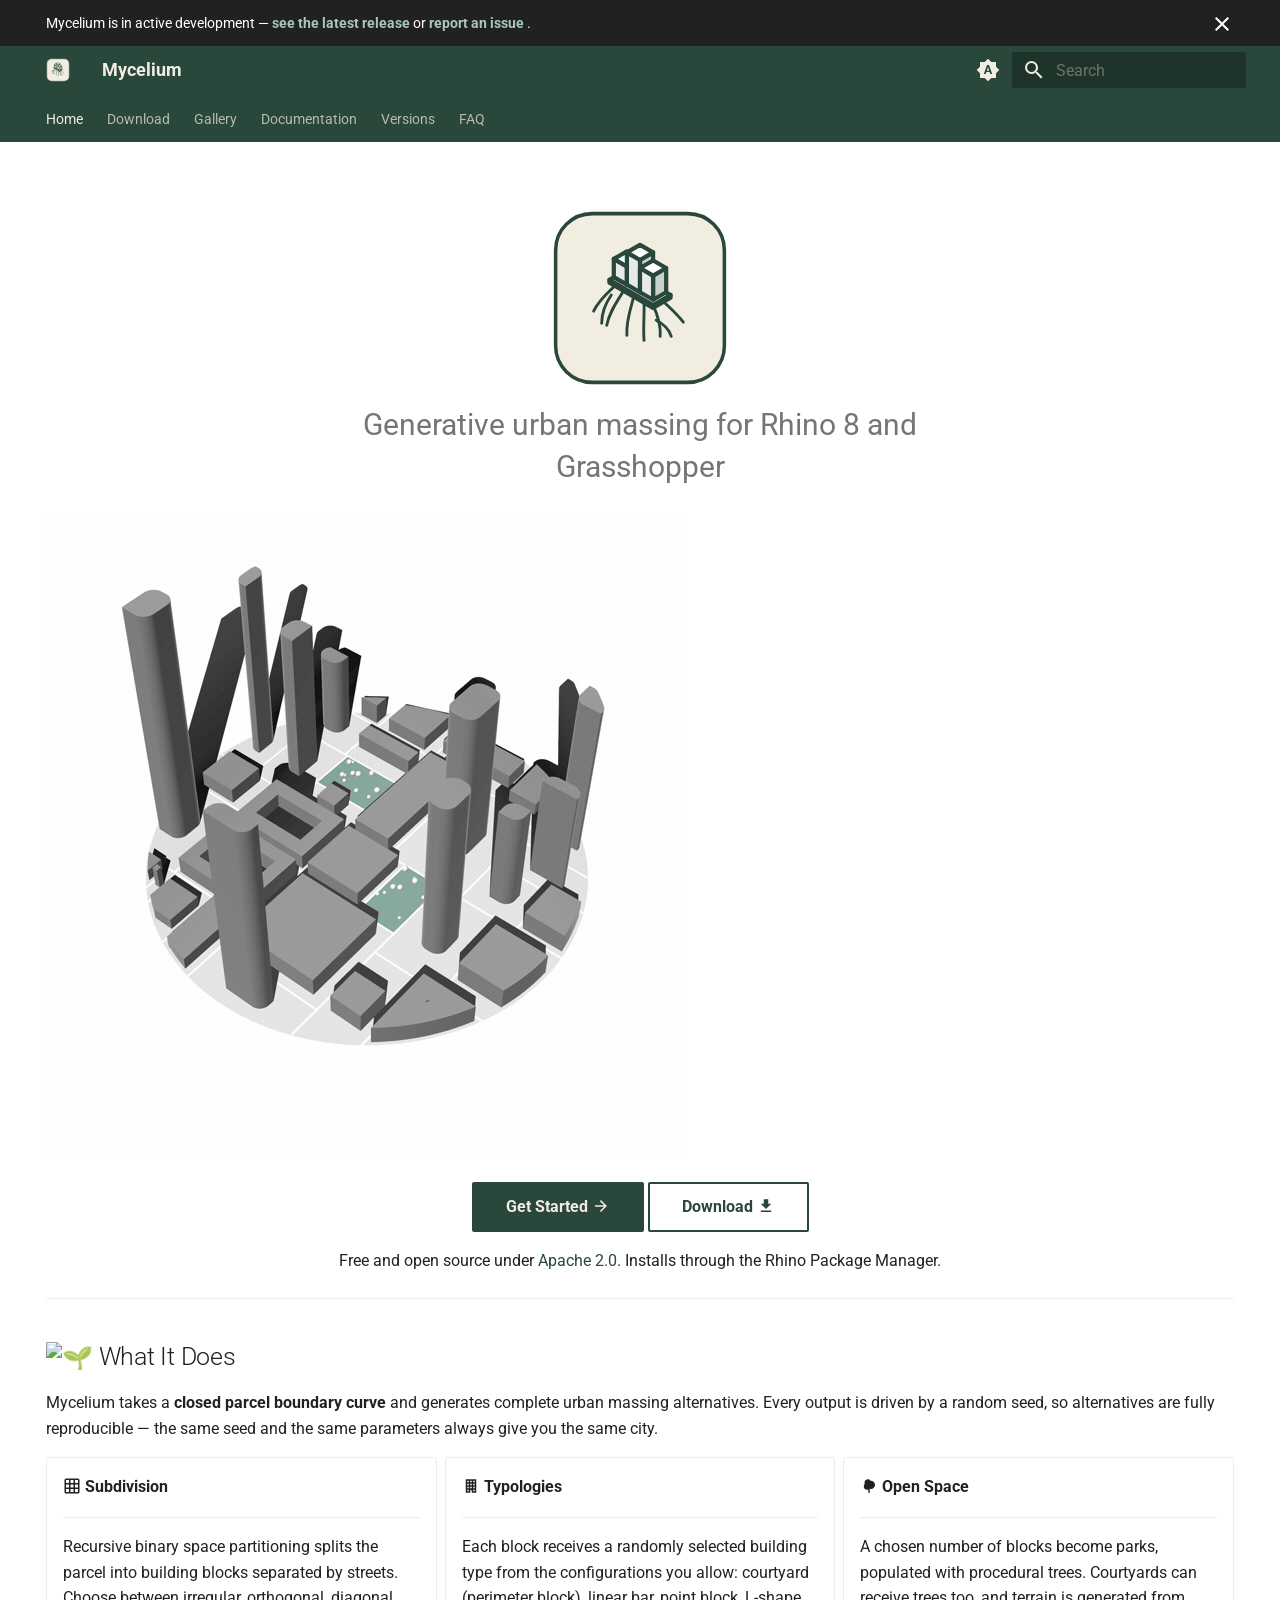
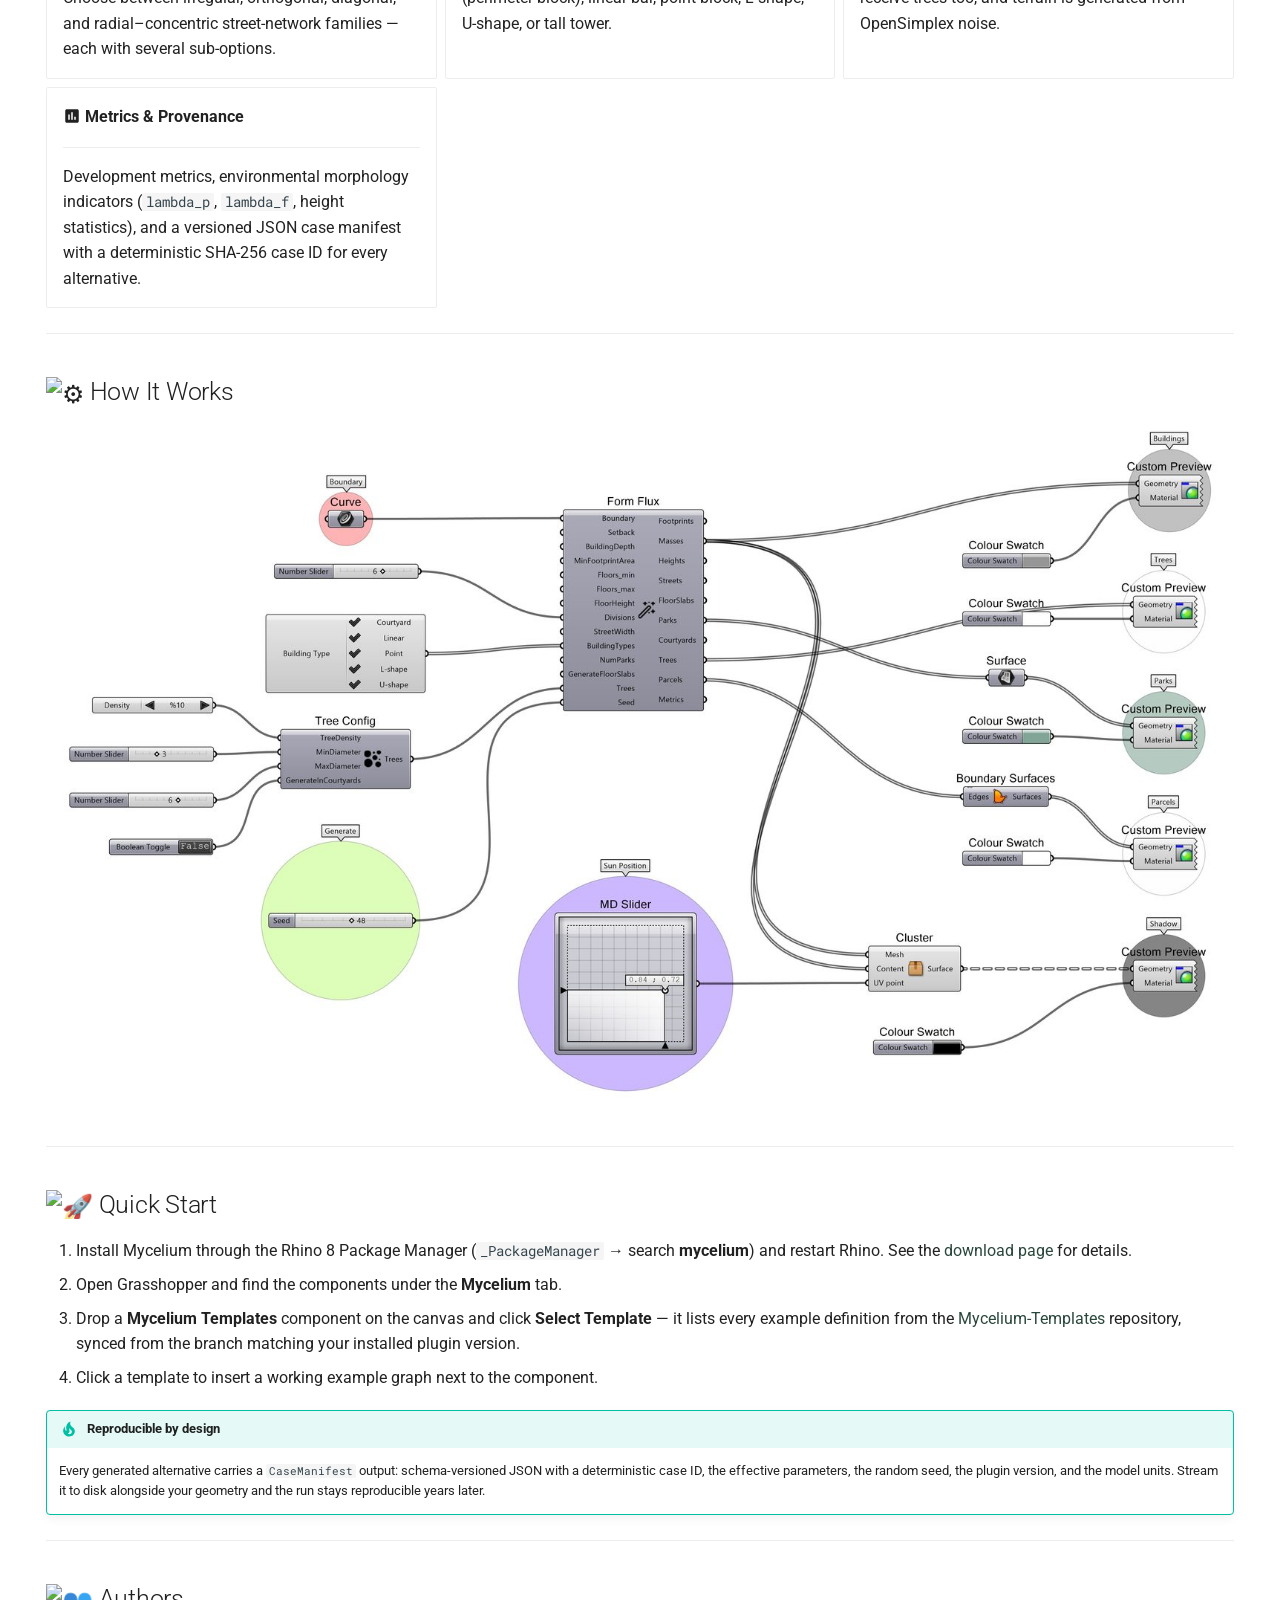
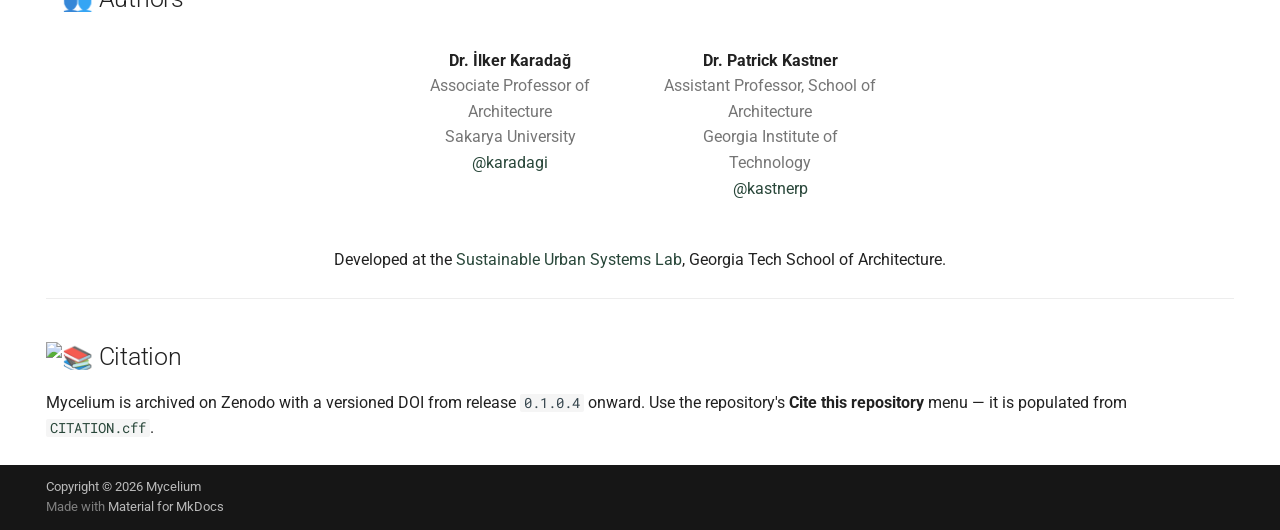
==== commit 1ec41cd6: "Deployed db1fd91 with MkDocs version: 1.6.1" ====
--- a/index.html
+++ b/index.html
@@ -8,6 +8,6 @@
             body[data-md-color-scheme="slate"] .gdesc-inner { background: var(--md-default-bg-color); }
             body[data-md-color-scheme="slate"] .gslide-title { color: var(--md-default-fg-color); }
             body[data-md-color-scheme="slate"] .gslide-desc { color: var(--md-default-fg-color); }
-        </style></head> <body dir=ltr data-md-color-scheme=default data-md-color-primary=indigo data-md-color-accent=indigo> <input class=md-toggle data-md-toggle=drawer type=checkbox id=__drawer autocomplete=off> <input class=md-toggle data-md-toggle=search type=checkbox id=__search autocomplete=off> <label class=md-overlay for=__drawer></label> <div data-md-component=skip> <a href=#mycelium class=md-skip> Skip to content </a> </div> <div data-md-component=announce> <aside class=md-banner> <div class="md-banner__inner md-grid md-typeset"> <button class="md-banner__button md-icon" aria-label="Don't show this again"> <svg xmlns=http://www.w3.org/2000/svg viewbox="0 0 24 24"><path d="M19 6.41 17.59 5 12 10.59 6.41 5 5 6.41 10.59 12 5 17.59 6.41 19 12 13.41 17.59 19 19 17.59 13.41 12z"></path></svg> </button> Mycelium is in active development — <a href=https://github.com/MyceliumGH-Dev/Mycelium/releases aria-label="See the latest Mycelium releases on GitHub"> <strong>see the latest release</strong> </a> or <a href=https://github.com/MyceliumGH-Dev/Mycelium/issues aria-label="Report an issue on GitHub"> <strong>report an issue</strong> </a>. </div> <script>var el=document.querySelector("[data-md-component=announce]");if(el){var content=el.querySelector(".md-typeset");__md_hash(content.innerHTML)===__md_get("__announce")&&(el.hidden=!0)}</script> </aside> </div> <header class=md-header data-md-component=header> <nav class="md-header__inner md-grid" aria-label=Header> <a href=. title=Mycelium class="md-header__button md-logo" aria-label=Mycelium data-md-component=logo> <img src=assets/cd/favicon.svg alt=logo> </a> <label class="md-header__button md-icon" for=__drawer> <svg xmlns=http://www.w3.org/2000/svg viewbox="0 0 24 24"><path d="M3 6h18v2H3zm0 5h18v2H3zm0 5h18v2H3z"></path></svg> </label> <div class=md-header__title data-md-component=header-title> <div class=md-header__ellipsis> <div class=md-header__topic> <span class=md-ellipsis> Mycelium </span> </div> <div class=md-header__topic data-md-component=header-topic> <span class=md-ellipsis> Home </span> </div> </div> </div> <form class=md-header__option data-md-component=palette> <input class=md-option data-md-color-media=(prefers-color-scheme) data-md-color-scheme=default data-md-color-primary=indigo data-md-color-accent=indigo aria-label="Switch to light mode" type=radio name=__palette id=__palette_0> <label class="md-header__button md-icon" title="Switch to light mode" for=__palette_1 hidden> <svg xmlns=http://www.w3.org/2000/svg viewbox="0 0 24 24"><path d="m14.3 16-.7-2h-3.2l-.7 2H7.8L11 7h2l3.2 9zM20 8.69V4h-4.69L12 .69 8.69 4H4v4.69L.69 12 4 15.31V20h4.69L12 23.31 15.31 20H20v-4.69L23.31 12zm-9.15 3.96h2.3L12 9z"></path></svg> </label> <input class=md-option data-md-color-media="(prefers-color-scheme: light)" data-md-color-scheme=default data-md-color-primary=custom data-md-color-accent=custom aria-label="Switch to dark mode" type=radio name=__palette id=__palette_1> <label class="md-header__button md-icon" title="Switch to dark mode" for=__palette_2 hidden> <svg xmlns=http://www.w3.org/2000/svg viewbox="0 0 24 24"><path d="M17 7H7a5 5 0 0 0-5 5 5 5 0 0 0 5 5h10a5 5 0 0 0 5-5 5 5 0 0 0-5-5m0 8a3 3 0 0 1-3-3 3 3 0 0 1 3-3 3 3 0 0 1 3 3 3 3 0 0 1-3 3"></path></svg> </label> <input class=md-option data-md-color-media="(prefers-color-scheme: dark)" data-md-color-scheme=slate data-md-color-primary=custom data-md-color-accent=custom aria-label="Switch to system preference" type=radio name=__palette id=__palette_2> <label class="md-header__button md-icon" title="Switch to system preference" for=__palette_0 hidden> <svg xmlns=http://www.w3.org/2000/svg viewbox="0 0 24 24"><path d="M17 7H7a5 5 0 0 0-5 5 5 5 0 0 0 5 5h10a5 5 0 0 0 5-5 5 5 0 0 0-5-5M7 15a3 3 0 0 1-3-3 3 3 0 0 1 3-3 3 3 0 0 1 3 3 3 3 0 0 1-3 3"></path></svg> </label> </form> <script>var palette=__md_get("__palette");if(palette&&palette.color){if("(prefers-color-scheme)"===palette.color.media){var media=matchMedia("(prefers-color-scheme: light)"),input=document.querySelector(media.matches?"[data-md-color-media='(prefers-color-scheme: light)']":"[data-md-color-media='(prefers-color-scheme: dark)']");palette.color.media=input.getAttribute("data-md-color-media"),palette.color.scheme=input.getAttribute("data-md-color-scheme"),palette.color.primary=input.getAttribute("data-md-color-primary"),palette.color.accent=input.getAttribute("data-md-color-accent")}for(var[key,value]of Object.entries(palette.color))document.body.setAttribute("data-md-color-"+key,value)}</script> <label class="md-header__button md-icon" for=__search> <svg xmlns=http://www.w3.org/2000/svg viewbox="0 0 24 24"><path d="M9.5 3A6.5 6.5 0 0 1 16 9.5c0 1.61-.59 3.09-1.56 4.23l.27.27h.79l5 5-1.5 1.5-5-5v-.79l-.27-.27A6.52 6.52 0 0 1 9.5 16 6.5 6.5 0 0 1 3 9.5 6.5 6.5 0 0 1 9.5 3m0 2C7 5 5 7 5 9.5S7 14 9.5 14 14 12 14 9.5 12 5 9.5 5"></path></svg> </label> <div class=md-search data-md-component=search role=dialog> <label class=md-search__overlay for=__search></label> <div class=md-search__inner role=search> <form class=md-search__form name=search> <input type=text class=md-search__input name=query aria-label=Search placeholder=Search autocapitalize=off autocorrect=off autocomplete=off spellcheck=false data-md-component=search-query required> <label class="md-search__icon md-icon" for=__search> <svg xmlns=http://www.w3.org/2000/svg viewbox="0 0 24 24"><path d="M9.5 3A6.5 6.5 0 0 1 16 9.5c0 1.61-.59 3.09-1.56 4.23l.27.27h.79l5 5-1.5 1.5-5-5v-.79l-.27-.27A6.52 6.52 0 0 1 9.5 16 6.5 6.5 0 0 1 3 9.5 6.5 6.5 0 0 1 9.5 3m0 2C7 5 5 7 5 9.5S7 14 9.5 14 14 12 14 9.5 12 5 9.5 5"></path></svg> <svg xmlns=http://www.w3.org/2000/svg viewbox="0 0 24 24"><path d="M20 11v2H8l5.5 5.5-1.42 1.42L4.16 12l7.92-7.92L13.5 5.5 8 11z"></path></svg> </label> <nav class=md-search__options aria-label=Search> <a href=javascript:void(0) class="md-search__icon md-icon" title=Share aria-label=Share data-clipboard data-clipboard-text data-md-component=search-share tabindex=-1> <svg xmlns=http://www.w3.org/2000/svg viewbox="0 0 24 24"><path d="M18 16.08c-.76 0-1.44.3-1.96.77L8.91 12.7c.05-.23.09-.46.09-.7s-.04-.47-.09-.7l7.05-4.11c.54.5 1.25.81 2.04.81a3 3 0 0 0 3-3 3 3 0 0 0-3-3 3 3 0 0 0-3 3c0 .24.04.47.09.7L8.04 9.81C7.5 9.31 6.79 9 6 9a3 3 0 0 0-3 3 3 3 0 0 0 3 3c.79 0 1.5-.31 2.04-.81l7.12 4.15c-.05.21-.08.43-.08.66 0 1.61 1.31 2.91 2.92 2.91s2.92-1.3 2.92-2.91A2.92 2.92 0 0 0 18 16.08"></path></svg> </a> <button type=reset class="md-search__icon md-icon" title=Clear aria-label=Clear tabindex=-1> <svg xmlns=http://www.w3.org/2000/svg viewbox="0 0 24 24"><path d="M19 6.41 17.59 5 12 10.59 6.41 5 5 6.41 10.59 12 5 17.59 6.41 19 12 13.41 17.59 19 19 17.59 13.41 12z"></path></svg> </button> </nav> <div class=md-search__suggest data-md-component=search-suggest></div> </form> <div class=md-search__output> <div class=md-search__scrollwrap tabindex=0 data-md-scrollfix> <div class=md-search-result data-md-component=search-result> <div class=md-search-result__meta> Initializing search </div> <ol class=md-search-result__list role=presentation></ol> </div> </div> </div> </div> </div> </nav> </header> <div class=md-container data-md-component=container> <nav class=md-tabs aria-label=Tabs data-md-component=tabs> <div class=md-grid> <ul class=md-tabs__list> <li class="md-tabs__item md-tabs__item--active"> <a href=. class=md-tabs__link> Home </a> </li> <li class=md-tabs__item> <a href=download/ class=md-tabs__link> Download </a> </li> <li class=md-tabs__item> <a href=gallery/ class=md-tabs__link> Gallery </a> </li> <li class=md-tabs__item> <a href=https://mycelium-gh-docs.netlify.app class=md-tabs__link> Documentation </a> </li> <li class=md-tabs__item> <a href=versions/ class=md-tabs__link> Versions </a> </li> <li class=md-tabs__item> <a href=faq/ class=md-tabs__link> Faq </a> </li> </ul> </div> </nav> <main class=md-main data-md-component=main> <div class="md-main__inner md-grid"> <div class="md-sidebar md-sidebar--primary" data-md-component=sidebar data-md-type=navigation hidden> <div class=md-sidebar__scrollwrap> <div class=md-sidebar__inner> <nav class="md-nav md-nav--primary md-nav--lifted" aria-label=Navigation data-md-level=0> <label class=md-nav__title for=__drawer> <a href=. title=Mycelium class="md-nav__button md-logo" aria-label=Mycelium data-md-component=logo> <img src=assets/cd/favicon.svg alt=logo> </a> Mycelium </label> <ul class=md-nav__list data-md-scrollfix> <li class="md-nav__item md-nav__item--active"> <input class="md-nav__toggle md-toggle" type=checkbox id=__toc> <label class="md-nav__link md-nav__link--active" for=__toc> <span class=md-ellipsis> Home </span> <span class="md-nav__icon md-icon"></span> </label> <a href=. class="md-nav__link md-nav__link--active"> <span class=md-ellipsis> Home </span> </a> <nav class="md-nav md-nav--secondary" aria-label="Table of contents"> <label class=md-nav__title for=__toc> <span class="md-nav__icon md-icon"></span> Table of contents </label> <ul class=md-nav__list data-md-component=toc data-md-scrollfix> <li class=md-nav__item> <a href=#what-it-does class=md-nav__link> <span class=md-ellipsis> What It Does </span> </a> </li> <li class=md-nav__item> <a href=#how-it-works class=md-nav__link> <span class=md-ellipsis> How It Works </span> </a> </li> <li class=md-nav__item> <a href=#quick-start class=md-nav__link> <span class=md-ellipsis> Quick Start </span> </a> </li> <li class=md-nav__item> <a href=#authors class=md-nav__link> <span class=md-ellipsis> Authors </span> </a> </li> <li class=md-nav__item> <a href=#citation class=md-nav__link> <span class=md-ellipsis> Citation </span> </a> </li> </ul> </nav> </li> <li class=md-nav__item> <a href=download/ class=md-nav__link> <span class=md-ellipsis> Download </span> </a> </li> <li class=md-nav__item> <a href=gallery/ class=md-nav__link> <span class=md-ellipsis> Gallery </span> </a> </li> <li class=md-nav__item> <a href=https://mycelium-gh-docs.netlify.app class=md-nav__link> <span class=md-ellipsis> Documentation </span> </a> </li> <li class=md-nav__item> <a href=versions/ class=md-nav__link> <span class=md-ellipsis> Versions </span> </a> </li> <li class=md-nav__item> <a href=faq/ class=md-nav__link> <span class=md-ellipsis> Faq </span> </a> </li> </ul> </nav> </div> </div> </div> <div class="md-sidebar md-sidebar--secondary" data-md-component=sidebar data-md-type=toc hidden> <div class=md-sidebar__scrollwrap> <div class=md-sidebar__inner> <nav class="md-nav md-nav--secondary" aria-label="Table of contents"> <label class=md-nav__title for=__toc> <span class="md-nav__icon md-icon"></span> Table of contents </label> <ul class=md-nav__list data-md-component=toc data-md-scrollfix> <li class=md-nav__item> <a href=#what-it-does class=md-nav__link> <span class=md-ellipsis> What It Does </span> </a> </li> <li class=md-nav__item> <a href=#how-it-works class=md-nav__link> <span class=md-ellipsis> How It Works </span> </a> </li> <li class=md-nav__item> <a href=#quick-start class=md-nav__link> <span class=md-ellipsis> Quick Start </span> </a> </li> <li class=md-nav__item> <a href=#authors class=md-nav__link> <span class=md-ellipsis> Authors </span> </a> </li> <li class=md-nav__item> <a href=#citation class=md-nav__link> <span class=md-ellipsis> Citation </span> </a> </li> </ul> </nav> </div> </div> </div> <div class=md-content data-md-component=content> <article class="md-content__inner md-typeset"> <h1 class=sr-only id=mycelium>Mycelium</h1> <figure class=hero-logo> <img alt=Mycelium class="skip-lightbox hero-logo__image" src=assets/cd/logo.svg width=180> </figure> <p class=hero-tagline> Generative urban massing for Rhino&nbsp;8 and Grasshopper </p> <p><img alt="Sample massing outputs" class=skip-lightbox src=assets/images/samples.gif></p> <div align=center> <p><a aria-label="Get started with the Mycelium documentation" class="md-button md-button--primary" href=https://mycelium-gh-docs.netlify.app>Get Started <span class=twemoji><svg xmlns=http://www.w3.org/2000/svg viewbox="0 0 24 24"><path d="M4 11v2h12l-5.5 5.5 1.42 1.42L19.84 12l-7.92-7.92L10.5 5.5 16 11z"></path></svg></span></a> <a class=md-button href=download/ aria-label="Download Mycelium">Download <span class=twemoji><svg xmlns=http://www.w3.org/2000/svg viewbox="0 0 24 24"><path d="M5 20h14v-2H5m14-9h-4V3H9v6H5l7 7z"></path></svg></span></a></p> </div> <p class=center-text style="margin-top: 0.75rem;"> Free and open source under <a href=https://github.com/MyceliumGH-Dev/Mycelium/blob/dev/LICENSE aria-label="Read the Apache 2.0 license">Apache&nbsp;2.0</a>. Installs through the Rhino Package Manager. </p> <hr> <h2 id=what-it-does><img alt=🌱 aria-hidden=true class=twemoji src=https://cdn.jsdelivr.net/gh/jdecked/twemoji@16.0.1/assets/svg/1f331.svg title=:seedling:> What It Does</h2> <p>Mycelium takes a <strong>closed parcel boundary curve</strong> and generates complete urban massing alternatives. Every output is driven by a random seed, so alternatives are fully reproducible — the same seed and the same parameters always give you the same city.</p> <div class="grid cards"> <ul> <li> <p><strong><span class=twemoji><svg xmlns=http://www.w3.org/2000/svg viewbox="0 0 24 24"><path d="M10 4v4h4V4zm6 0v4h4V4zm0 6v4h4v-4zm0 6v4h4v-4zm-2 4v-4h-4v4zm-6 0v-4H4v4zm0-6v-4H4v4zm0-6V4H4v4zm2 6h4v-4h-4zM4 2h16a2 2 0 0 1 2 2v16a2 2 0 0 1-2 2H4c-1.08 0-2-.9-2-2V4a2 2 0 0 1 2-2"></path></svg></span> Subdivision</strong></p> <hr> <p>Recursive binary space partitioning splits the parcel into building blocks separated by streets. Choose between irregular, orthogonal, diagonal, and radial–concentric street-network families — each with several sub-options.</p> </li> <li> <p><strong><span class=twemoji><svg xmlns=http://www.w3.org/2000/svg viewbox="0 0 24 24"><path d="M5 3v18h6v-3.5h2V21h6V3zm2 2h2v2H7zm4 0h2v2h-2zm4 0h2v2h-2zM7 9h2v2H7zm4 0h2v2h-2zm4 0h2v2h-2zm-8 4h2v2H7zm4 0h2v2h-2zm4 0h2v2h-2zm-8 4h2v2H7zm8 0h2v2h-2z"></path></svg></span> Typologies</strong></p> <hr> <p>Each block receives a randomly selected building type from the configurations you allow: courtyard (perimeter block), linear bar, point block, L-shape, U-shape, or tall tower.</p> </li> <li> <p><strong><span class=twemoji><svg xmlns=http://www.w3.org/2000/svg viewbox="0 0 24 24"><path d="M11 21v-4.26c-.47.17-.97.26-1.5.26C7 17 5 15 5 12.5c0-1.27.5-2.41 1.36-3.23C6.13 8.73 6 8.13 6 7.5 6 5 8 3 10.5 3c1.56 0 2.94.8 3.75 2h.25a5.5 5.5 0 0 1 5.5 5.5 5.5 5.5 0 0 1-5.5 5.5q-.75 0-1.5-.21V21z"></path></svg></span> Open Space</strong></p> <hr> <p>A chosen number of blocks become parks, populated with procedural trees. Courtyards can receive trees too, and terrain is generated from OpenSimplex noise.</p> </li> <li> <p><strong><span class=twemoji><svg xmlns=http://www.w3.org/2000/svg viewbox="0 0 24 24"><path d="M19 3H5c-1.1 0-2 .9-2 2v14c0 1.1.9 2 2 2h14c1.1 0 2-.9 2-2V5c0-1.1-.9-2-2-2M9 17H7v-7h2zm4 0h-2V7h2zm4 0h-2v-4h2z"></path></svg></span> Metrics &amp; Provenance</strong></p> <hr> <p>Development metrics, environmental morphology indicators (<code>lambda_p</code>, <code>lambda_f</code>, height statistics), and a versioned JSON case manifest with a deterministic SHA-256 case ID for every alternative.</p> </li> </ul> </div> <hr> <h2 id=how-it-works><img alt=⚙ aria-hidden=true class=twemoji src=https://cdn.jsdelivr.net/gh/jdecked/twemoji@16.0.1/assets/svg/2699.svg title=:gear:> How It Works</h2> <p><a class=glightbox data-type=image data-width=auto data-height=auto href=assets/images/algorithm.jpeg data-desc-position=bottom><img alt="Algorithm overview" loading=lazy src=assets/images/algorithm.jpeg></a></p> <figure> <a class=glightbox data-type=image data-width=auto data-height=auto href=assets/images/scheme-1.png data-desc-position=bottom><img alt="Subdivision scheme" loading=lazy src=assets/images/scheme-1.png width=420></a> <br> <figcaption>Recursive subdivision of the parcel into blocks and streets</figcaption> </figure> <figure> <a class=glightbox data-type=image data-width=auto data-height=auto href=assets/images/scheme-2.png data-desc-position=bottom><img alt="Typology scheme" loading=lazy src=assets/images/scheme-2.png width=420></a> <br> <figcaption>Building typologies grown on each block</figcaption> </figure> <hr> <h2 id=quick-start><img alt=🚀 aria-hidden=true class=twemoji src=https://cdn.jsdelivr.net/gh/jdecked/twemoji@16.0.1/assets/svg/1f680.svg title=:rocket:> Quick Start</h2> <ol> <li>Install Mycelium through the Rhino&nbsp;8 Package Manager (<code>_PackageManager</code> → search <strong>mycelium</strong>) and restart Rhino. See the <a href=download/ >download page</a> for details.</li> <li>Open Grasshopper and find the components under the <strong>Mycelium</strong> tab.</li> <li>Drop a <strong>Mycelium Templates</strong> component on the canvas and click <strong>Select Template</strong> — it lists every example definition from the <a href=https://github.com/MyceliumGH-Dev/Mycelium-Templates>Mycelium-Templates</a> repository, synced from the branch matching your installed plugin version.</li> <li>Click a template to insert a working example graph next to the component.</li> </ol> <div class="admonition tip"> <p class=admonition-title>Reproducible by design</p> <p>Every generated alternative carries a <code>CaseManifest</code> output: schema-versioned JSON with a deterministic case ID, the effective parameters, the random seed, the plugin version, and the model units. Stream it to disk alongside your geometry and the run stays reproducible years later.</p> </div> <hr> <h2 id=authors><img alt=👥 aria-hidden=true class=twemoji src=https://cdn.jsdelivr.net/gh/jdecked/twemoji@16.0.1/assets/svg/1f465.svg title=:busts_in_silhouette:> Authors</h2> <div class=mdx-users> <div class=mdx-users__testimonial> <p><strong>Dr. İlker Karadağ</strong><br> <span class=faint>Associate Professor of Architecture<br>Sakarya University</span><br> <a href=https://github.com/karadagi>@karadagi</a></p> </div> <div class=mdx-users__testimonial> <p><strong>Dr. Patrick Kastner</strong><br> <span class=faint>Assistant Professor, School of Architecture<br>Georgia Institute of Technology</span><br> <a href=https://github.com/kastnerp>@kastnerp</a></p> </div> </div> <p class=center-text style="margin-top: 1.5rem;"> Developed at the <a href=https://github.com/SustainableUrbanSystemsLab>Sustainable Urban Systems Lab</a>, Georgia Tech School of Architecture. </p> <hr> <h2 id=citation><img alt=📚 aria-hidden=true class=twemoji src=https://cdn.jsdelivr.net/gh/jdecked/twemoji@16.0.1/assets/svg/1f4da.svg title=:books:> Citation</h2> <p>Mycelium is archived on Zenodo with a versioned DOI from release <code>0.1.0.4</code> onward. Use the repository's <strong>Cite this repository</strong> menu — it is populated from <a href=https://github.com/MyceliumGH-Dev/Mycelium/blob/dev/CITATION.cff><code>CITATION.cff</code></a>.</p> </article> </div> <script>var target=document.getElementById(location.hash.slice(1));target&&target.name&&(target.checked=target.name.startsWith("__tabbed_"))</script> </div> <button type=button class="md-top md-icon" data-md-component=top hidden> <svg xmlns=http://www.w3.org/2000/svg viewbox="0 0 24 24"><path d="M13 20h-2V8l-5.5 5.5-1.42-1.42L12 4.16l7.92 7.92-1.42 1.42L13 8z"></path></svg> Back to top </button> </main> <footer class=md-footer> <div class="md-footer-meta md-typeset"> <div class="md-footer-meta__inner md-grid"> <div class=md-copyright> <div class=md-copyright__highlight> Copyright © 2026 Mycelium </div> Made with <a href=https://squidfunk.github.io/mkdocs-material/ target=_blank rel=noopener> Material for MkDocs </a> </div> </div> </div> </footer> </div> <div class=md-dialog data-md-component=dialog> <div class="md-dialog__inner md-typeset"></div> </div> <div class=md-progress data-md-component=progress role=progressbar></div> <script id=__config type=application/json>{"annotate": null, "base": ".", "features": ["tabs", "instant", "navigation.tabs", "content.action.edit", "content.action.view", "content.code.annotate", "content.code.copy", "content.tooltips", "navigation.expand", "navigation.indexes", "navigation.instant", "navigation.instant.prefetch", "navigation.instant.progress", "navigation.sections", "navigation.tabs", "navigation.top", "navigation.path", "navigation.tracking", "search.highlight", "search.share", "search.suggest", "toc.follow", "announce.dismiss"], "search": "assets/javascripts/workers/search.2c215733.min.js", "tags": null, "translations": {"clipboard.copied": "Copied to clipboard", "clipboard.copy": "Copy to clipboard", "search.result.more.one": "1 more on this page", "search.result.more.other": "# more on this page", "search.result.none": "No matching documents", "search.result.one": "1 matching document", "search.result.other": "# matching documents", "search.result.placeholder": "Type to start searching", "search.result.term.missing": "Missing", "select.version": "Select version"}, "version": null}</script> <script src=assets/javascripts/bundle.d7400e89.min.js></script> <script src=js/timeago.min.js></script> <script src=js/timeago_mkdocs_material.js></script> <script id=init-glightbox>const lightbox = GLightbox({"touchNavigation": true, "loop": false, "zoomable": true, "draggable": true, "openEffect": "zoom", "closeEffect": "zoom", "slideEffect": "slide"});
+        </style></head> <body dir=ltr data-md-color-scheme=default data-md-color-primary=indigo data-md-color-accent=indigo> <input class=md-toggle data-md-toggle=drawer type=checkbox id=__drawer autocomplete=off> <input class=md-toggle data-md-toggle=search type=checkbox id=__search autocomplete=off> <label class=md-overlay for=__drawer></label> <div data-md-component=skip> <a href=#mycelium class=md-skip> Skip to content </a> </div> <div data-md-component=announce> <aside class=md-banner> <div class="md-banner__inner md-grid md-typeset"> <button class="md-banner__button md-icon" aria-label="Don't show this again"> <svg xmlns=http://www.w3.org/2000/svg viewbox="0 0 24 24"><path d="M19 6.41 17.59 5 12 10.59 6.41 5 5 6.41 10.59 12 5 17.59 6.41 19 12 13.41 17.59 19 19 17.59 13.41 12z"></path></svg> </button> Mycelium is in active development — <a href=https://github.com/MyceliumGH-Dev/Mycelium/releases aria-label="See the latest Mycelium releases on GitHub"> <strong>see the latest release</strong> </a> or <a href=https://github.com/MyceliumGH-Dev/Mycelium/issues aria-label="Report an issue on GitHub"> <strong>report an issue</strong> </a>. </div> <script>var el=document.querySelector("[data-md-component=announce]");if(el){var content=el.querySelector(".md-typeset");__md_hash(content.innerHTML)===__md_get("__announce")&&(el.hidden=!0)}</script> </aside> </div> <header class=md-header data-md-component=header> <nav class="md-header__inner md-grid" aria-label=Header> <a href=. title=Mycelium class="md-header__button md-logo" aria-label=Mycelium data-md-component=logo> <img src=assets/cd/favicon.svg alt=logo> </a> <label class="md-header__button md-icon" for=__drawer> <svg xmlns=http://www.w3.org/2000/svg viewbox="0 0 24 24"><path d="M3 6h18v2H3zm0 5h18v2H3zm0 5h18v2H3z"></path></svg> </label> <div class=md-header__title data-md-component=header-title> <div class=md-header__ellipsis> <div class=md-header__topic> <span class=md-ellipsis> Mycelium </span> </div> <div class=md-header__topic data-md-component=header-topic> <span class=md-ellipsis> Home </span> </div> </div> </div> <form class=md-header__option data-md-component=palette> <input class=md-option data-md-color-media=(prefers-color-scheme) data-md-color-scheme=default data-md-color-primary=indigo data-md-color-accent=indigo aria-label="Switch to light mode" type=radio name=__palette id=__palette_0> <label class="md-header__button md-icon" title="Switch to light mode" for=__palette_1 hidden> <svg xmlns=http://www.w3.org/2000/svg viewbox="0 0 24 24"><path d="m14.3 16-.7-2h-3.2l-.7 2H7.8L11 7h2l3.2 9zM20 8.69V4h-4.69L12 .69 8.69 4H4v4.69L.69 12 4 15.31V20h4.69L12 23.31 15.31 20H20v-4.69L23.31 12zm-9.15 3.96h2.3L12 9z"></path></svg> </label> <input class=md-option data-md-color-media="(prefers-color-scheme: light)" data-md-color-scheme=default data-md-color-primary=custom data-md-color-accent=custom aria-label="Switch to dark mode" type=radio name=__palette id=__palette_1> <label class="md-header__button md-icon" title="Switch to dark mode" for=__palette_2 hidden> <svg xmlns=http://www.w3.org/2000/svg viewbox="0 0 24 24"><path d="M17 7H7a5 5 0 0 0-5 5 5 5 0 0 0 5 5h10a5 5 0 0 0 5-5 5 5 0 0 0-5-5m0 8a3 3 0 0 1-3-3 3 3 0 0 1 3-3 3 3 0 0 1 3 3 3 3 0 0 1-3 3"></path></svg> </label> <input class=md-option data-md-color-media="(prefers-color-scheme: dark)" data-md-color-scheme=slate data-md-color-primary=custom data-md-color-accent=custom aria-label="Switch to system preference" type=radio name=__palette id=__palette_2> <label class="md-header__button md-icon" title="Switch to system preference" for=__palette_0 hidden> <svg xmlns=http://www.w3.org/2000/svg viewbox="0 0 24 24"><path d="M17 7H7a5 5 0 0 0-5 5 5 5 0 0 0 5 5h10a5 5 0 0 0 5-5 5 5 0 0 0-5-5M7 15a3 3 0 0 1-3-3 3 3 0 0 1 3-3 3 3 0 0 1 3 3 3 3 0 0 1-3 3"></path></svg> </label> </form> <script>var palette=__md_get("__palette");if(palette&&palette.color){if("(prefers-color-scheme)"===palette.color.media){var media=matchMedia("(prefers-color-scheme: light)"),input=document.querySelector(media.matches?"[data-md-color-media='(prefers-color-scheme: light)']":"[data-md-color-media='(prefers-color-scheme: dark)']");palette.color.media=input.getAttribute("data-md-color-media"),palette.color.scheme=input.getAttribute("data-md-color-scheme"),palette.color.primary=input.getAttribute("data-md-color-primary"),palette.color.accent=input.getAttribute("data-md-color-accent")}for(var[key,value]of Object.entries(palette.color))document.body.setAttribute("data-md-color-"+key,value)}</script> <label class="md-header__button md-icon" for=__search> <svg xmlns=http://www.w3.org/2000/svg viewbox="0 0 24 24"><path d="M9.5 3A6.5 6.5 0 0 1 16 9.5c0 1.61-.59 3.09-1.56 4.23l.27.27h.79l5 5-1.5 1.5-5-5v-.79l-.27-.27A6.52 6.52 0 0 1 9.5 16 6.5 6.5 0 0 1 3 9.5 6.5 6.5 0 0 1 9.5 3m0 2C7 5 5 7 5 9.5S7 14 9.5 14 14 12 14 9.5 12 5 9.5 5"></path></svg> </label> <div class=md-search data-md-component=search role=dialog> <label class=md-search__overlay for=__search></label> <div class=md-search__inner role=search> <form class=md-search__form name=search> <input type=text class=md-search__input name=query aria-label=Search placeholder=Search autocapitalize=off autocorrect=off autocomplete=off spellcheck=false data-md-component=search-query required> <label class="md-search__icon md-icon" for=__search> <svg xmlns=http://www.w3.org/2000/svg viewbox="0 0 24 24"><path d="M9.5 3A6.5 6.5 0 0 1 16 9.5c0 1.61-.59 3.09-1.56 4.23l.27.27h.79l5 5-1.5 1.5-5-5v-.79l-.27-.27A6.52 6.52 0 0 1 9.5 16 6.5 6.5 0 0 1 3 9.5 6.5 6.5 0 0 1 9.5 3m0 2C7 5 5 7 5 9.5S7 14 9.5 14 14 12 14 9.5 12 5 9.5 5"></path></svg> <svg xmlns=http://www.w3.org/2000/svg viewbox="0 0 24 24"><path d="M20 11v2H8l5.5 5.5-1.42 1.42L4.16 12l7.92-7.92L13.5 5.5 8 11z"></path></svg> </label> <nav class=md-search__options aria-label=Search> <a href=javascript:void(0) class="md-search__icon md-icon" title=Share aria-label=Share data-clipboard data-clipboard-text data-md-component=search-share tabindex=-1> <svg xmlns=http://www.w3.org/2000/svg viewbox="0 0 24 24"><path d="M18 16.08c-.76 0-1.44.3-1.96.77L8.91 12.7c.05-.23.09-.46.09-.7s-.04-.47-.09-.7l7.05-4.11c.54.5 1.25.81 2.04.81a3 3 0 0 0 3-3 3 3 0 0 0-3-3 3 3 0 0 0-3 3c0 .24.04.47.09.7L8.04 9.81C7.5 9.31 6.79 9 6 9a3 3 0 0 0-3 3 3 3 0 0 0 3 3c.79 0 1.5-.31 2.04-.81l7.12 4.15c-.05.21-.08.43-.08.66 0 1.61 1.31 2.91 2.92 2.91s2.92-1.3 2.92-2.91A2.92 2.92 0 0 0 18 16.08"></path></svg> </a> <button type=reset class="md-search__icon md-icon" title=Clear aria-label=Clear tabindex=-1> <svg xmlns=http://www.w3.org/2000/svg viewbox="0 0 24 24"><path d="M19 6.41 17.59 5 12 10.59 6.41 5 5 6.41 10.59 12 5 17.59 6.41 19 12 13.41 17.59 19 19 17.59 13.41 12z"></path></svg> </button> </nav> <div class=md-search__suggest data-md-component=search-suggest></div> </form> <div class=md-search__output> <div class=md-search__scrollwrap tabindex=0 data-md-scrollfix> <div class=md-search-result data-md-component=search-result> <div class=md-search-result__meta> Initializing search </div> <ol class=md-search-result__list role=presentation></ol> </div> </div> </div> </div> </div> </nav> </header> <div class=md-container data-md-component=container> <nav class=md-tabs aria-label=Tabs data-md-component=tabs> <div class=md-grid> <ul class=md-tabs__list> <li class="md-tabs__item md-tabs__item--active"> <a href=. class=md-tabs__link> Home </a> </li> <li class=md-tabs__item> <a href=download/ class=md-tabs__link> Download </a> </li> <li class=md-tabs__item> <a href=gallery/ class=md-tabs__link> Gallery </a> </li> <li class=md-tabs__item> <a href=https://mycelium-gh-docs.netlify.app class=md-tabs__link> Documentation </a> </li> <li class=md-tabs__item> <a href=versions/ class=md-tabs__link> Versions </a> </li> <li class=md-tabs__item> <a href=faq/ class=md-tabs__link> Faq </a> </li> </ul> </div> </nav> <main class=md-main data-md-component=main> <div class="md-main__inner md-grid"> <div class="md-sidebar md-sidebar--primary" data-md-component=sidebar data-md-type=navigation hidden> <div class=md-sidebar__scrollwrap> <div class=md-sidebar__inner> <nav class="md-nav md-nav--primary md-nav--lifted" aria-label=Navigation data-md-level=0> <label class=md-nav__title for=__drawer> <a href=. title=Mycelium class="md-nav__button md-logo" aria-label=Mycelium data-md-component=logo> <img src=assets/cd/favicon.svg alt=logo> </a> Mycelium </label> <ul class=md-nav__list data-md-scrollfix> <li class="md-nav__item md-nav__item--active"> <input class="md-nav__toggle md-toggle" type=checkbox id=__toc> <label class="md-nav__link md-nav__link--active" for=__toc> <span class=md-ellipsis> Home </span> <span class="md-nav__icon md-icon"></span> </label> <a href=. class="md-nav__link md-nav__link--active"> <span class=md-ellipsis> Home </span> </a> <nav class="md-nav md-nav--secondary" aria-label="Table of contents"> <label class=md-nav__title for=__toc> <span class="md-nav__icon md-icon"></span> Table of contents </label> <ul class=md-nav__list data-md-component=toc data-md-scrollfix> <li class=md-nav__item> <a href=#what-it-does class=md-nav__link> <span class=md-ellipsis> What It Does </span> </a> </li> <li class=md-nav__item> <a href=#how-it-works class=md-nav__link> <span class=md-ellipsis> How It Works </span> </a> </li> <li class=md-nav__item> <a href=#quick-start class=md-nav__link> <span class=md-ellipsis> Quick Start </span> </a> </li> <li class=md-nav__item> <a href=#authors class=md-nav__link> <span class=md-ellipsis> Authors </span> </a> </li> <li class=md-nav__item> <a href=#citation class=md-nav__link> <span class=md-ellipsis> Citation </span> </a> </li> </ul> </nav> </li> <li class=md-nav__item> <a href=download/ class=md-nav__link> <span class=md-ellipsis> Download </span> </a> </li> <li class=md-nav__item> <a href=gallery/ class=md-nav__link> <span class=md-ellipsis> Gallery </span> </a> </li> <li class=md-nav__item> <a href=https://mycelium-gh-docs.netlify.app class=md-nav__link> <span class=md-ellipsis> Documentation </span> </a> </li> <li class=md-nav__item> <a href=versions/ class=md-nav__link> <span class=md-ellipsis> Versions </span> </a> </li> <li class=md-nav__item> <a href=faq/ class=md-nav__link> <span class=md-ellipsis> Faq </span> </a> </li> </ul> </nav> </div> </div> </div> <div class="md-sidebar md-sidebar--secondary" data-md-component=sidebar data-md-type=toc hidden> <div class=md-sidebar__scrollwrap> <div class=md-sidebar__inner> <nav class="md-nav md-nav--secondary" aria-label="Table of contents"> <label class=md-nav__title for=__toc> <span class="md-nav__icon md-icon"></span> Table of contents </label> <ul class=md-nav__list data-md-component=toc data-md-scrollfix> <li class=md-nav__item> <a href=#what-it-does class=md-nav__link> <span class=md-ellipsis> What It Does </span> </a> </li> <li class=md-nav__item> <a href=#how-it-works class=md-nav__link> <span class=md-ellipsis> How It Works </span> </a> </li> <li class=md-nav__item> <a href=#quick-start class=md-nav__link> <span class=md-ellipsis> Quick Start </span> </a> </li> <li class=md-nav__item> <a href=#authors class=md-nav__link> <span class=md-ellipsis> Authors </span> </a> </li> <li class=md-nav__item> <a href=#citation class=md-nav__link> <span class=md-ellipsis> Citation </span> </a> </li> </ul> </nav> </div> </div> </div> <div class=md-content data-md-component=content> <article class="md-content__inner md-typeset"> <h1 class=sr-only id=mycelium>Mycelium</h1> <figure class=hero-logo> <img alt=Mycelium class="skip-lightbox hero-logo__image" src=assets/cd/logo.svg width=180> </figure> <p class=hero-tagline> Generative urban massing for Rhino&nbsp;8 and Grasshopper </p> <p><img alt="Sample massing outputs" class=skip-lightbox src=assets/images/samples.gif></p> <div align=center> <p><a aria-label="Get started with the Mycelium documentation" class="md-button md-button--primary" href=https://mycelium-gh-docs.netlify.app>Get Started <span class=twemoji><svg xmlns=http://www.w3.org/2000/svg viewbox="0 0 24 24"><path d="M4 11v2h12l-5.5 5.5 1.42 1.42L19.84 12l-7.92-7.92L10.5 5.5 16 11z"></path></svg></span></a> <a class=md-button href=download/ aria-label="Download Mycelium">Download <span class=twemoji><svg xmlns=http://www.w3.org/2000/svg viewbox="0 0 24 24"><path d="M5 20h14v-2H5m14-9h-4V3H9v6H5l7 7z"></path></svg></span></a></p> </div> <p class=center-text style="margin-top: 0.75rem;"> Free and open source under <a href=https://github.com/MyceliumGH-Dev/Mycelium/blob/dev/LICENSE aria-label="Read the Apache 2.0 license">Apache&nbsp;2.0</a>. Installs through the Rhino Package Manager. </p> <hr> <h2 id=what-it-does><img alt=🌱 aria-hidden=true class=twemoji src=https://cdn.jsdelivr.net/gh/jdecked/twemoji@16.0.1/assets/svg/1f331.svg title=:seedling:> What It Does</h2> <p>Mycelium takes a <strong>closed parcel boundary curve</strong> and generates complete urban massing alternatives. Every output is driven by a random seed, so alternatives are fully reproducible — the same seed and the same parameters always give you the same city.</p> <div class="grid cards"> <ul> <li> <p><strong><span class=twemoji><svg xmlns=http://www.w3.org/2000/svg viewbox="0 0 24 24"><path d="M10 4v4h4V4zm6 0v4h4V4zm0 6v4h4v-4zm0 6v4h4v-4zm-2 4v-4h-4v4zm-6 0v-4H4v4zm0-6v-4H4v4zm0-6V4H4v4zm2 6h4v-4h-4zM4 2h16a2 2 0 0 1 2 2v16a2 2 0 0 1-2 2H4c-1.08 0-2-.9-2-2V4a2 2 0 0 1 2-2"></path></svg></span> Subdivision</strong></p> <hr> <p>Recursive binary space partitioning splits the parcel into building blocks separated by streets. Choose between irregular, orthogonal, diagonal, and radial–concentric street-network families — each with several sub-options.</p> </li> <li> <p><strong><span class=twemoji><svg xmlns=http://www.w3.org/2000/svg viewbox="0 0 24 24"><path d="M5 3v18h6v-3.5h2V21h6V3zm2 2h2v2H7zm4 0h2v2h-2zm4 0h2v2h-2zM7 9h2v2H7zm4 0h2v2h-2zm4 0h2v2h-2zm-8 4h2v2H7zm4 0h2v2h-2zm4 0h2v2h-2zm-8 4h2v2H7zm8 0h2v2h-2z"></path></svg></span> Typologies</strong></p> <hr> <p>Each block receives a randomly selected building type from the configurations you allow: courtyard (perimeter block), linear bar, point block, L-shape, U-shape, or tall tower.</p> </li> <li> <p><strong><span class=twemoji><svg xmlns=http://www.w3.org/2000/svg viewbox="0 0 24 24"><path d="M11 21v-4.26c-.47.17-.97.26-1.5.26C7 17 5 15 5 12.5c0-1.27.5-2.41 1.36-3.23C6.13 8.73 6 8.13 6 7.5 6 5 8 3 10.5 3c1.56 0 2.94.8 3.75 2h.25a5.5 5.5 0 0 1 5.5 5.5 5.5 5.5 0 0 1-5.5 5.5q-.75 0-1.5-.21V21z"></path></svg></span> Open Space</strong></p> <hr> <p>A chosen number of blocks become parks, populated with procedural trees. Courtyards can receive trees too, and terrain is generated from OpenSimplex noise.</p> </li> <li> <p><strong><span class=twemoji><svg xmlns=http://www.w3.org/2000/svg viewbox="0 0 24 24"><path d="M19 3H5c-1.1 0-2 .9-2 2v14c0 1.1.9 2 2 2h14c1.1 0 2-.9 2-2V5c0-1.1-.9-2-2-2M9 17H7v-7h2zm4 0h-2V7h2zm4 0h-2v-4h2z"></path></svg></span> Metrics &amp; Provenance</strong></p> <hr> <p>Development metrics, environmental morphology indicators (<code>lambda_p</code>, <code>lambda_f</code>, height statistics), and a versioned JSON case manifest with a deterministic SHA-256 case ID for every alternative.</p> </li> </ul> </div> <hr> <h2 id=how-it-works><img alt=⚙ aria-hidden=true class=twemoji src=https://cdn.jsdelivr.net/gh/jdecked/twemoji@16.0.1/assets/svg/2699.svg title=:gear:> How It Works</h2> <p><a class=glightbox data-type=image data-width=auto data-height=auto href=assets/images/algorithm.jpeg data-desc-position=bottom><img alt="Algorithm overview" loading=lazy src=assets/images/algorithm.jpeg></a></p> <hr> <h2 id=quick-start><img alt=🚀 aria-hidden=true class=twemoji src=https://cdn.jsdelivr.net/gh/jdecked/twemoji@16.0.1/assets/svg/1f680.svg title=:rocket:> Quick Start</h2> <ol> <li>Install Mycelium through the Rhino&nbsp;8 Package Manager (<code>_PackageManager</code> → search <strong>mycelium</strong>) and restart Rhino. See the <a href=download/ >download page</a> for details.</li> <li>Open Grasshopper and find the components under the <strong>Mycelium</strong> tab.</li> <li>Drop a <strong>Mycelium Templates</strong> component on the canvas and click <strong>Select Template</strong> — it lists every example definition from the <a href=https://github.com/MyceliumGH-Dev/Mycelium-Templates>Mycelium-Templates</a> repository, synced from the branch matching your installed plugin version.</li> <li>Click a template to insert a working example graph next to the component.</li> </ol> <div class="admonition tip"> <p class=admonition-title>Reproducible by design</p> <p>Every generated alternative carries a <code>CaseManifest</code> output: schema-versioned JSON with a deterministic case ID, the effective parameters, the random seed, the plugin version, and the model units. Stream it to disk alongside your geometry and the run stays reproducible years later.</p> </div> <hr> <h2 id=authors><img alt=👥 aria-hidden=true class=twemoji src=https://cdn.jsdelivr.net/gh/jdecked/twemoji@16.0.1/assets/svg/1f465.svg title=:busts_in_silhouette:> Authors</h2> <div class=mdx-users> <div class=mdx-users__testimonial> <p><strong>Dr. İlker Karadağ</strong><br> <span class=faint>Associate Professor of Architecture<br>Sakarya University</span><br> <a href=https://github.com/karadagi>@karadagi</a></p> </div> <div class=mdx-users__testimonial> <p><strong>Dr. Patrick Kastner</strong><br> <span class=faint>Assistant Professor, School of Architecture<br>Georgia Institute of Technology</span><br> <a href=https://github.com/kastnerp>@kastnerp</a></p> </div> </div> <p class=center-text style="margin-top: 1.5rem;"> Developed at the <a href=https://github.com/SustainableUrbanSystemsLab>Sustainable Urban Systems Lab</a>, Georgia Tech School of Architecture. </p> <hr> <h2 id=citation><img alt=📚 aria-hidden=true class=twemoji src=https://cdn.jsdelivr.net/gh/jdecked/twemoji@16.0.1/assets/svg/1f4da.svg title=:books:> Citation</h2> <p>Mycelium is archived on Zenodo with a versioned DOI from release <code>0.1.0.4</code> onward. Use the repository's <strong>Cite this repository</strong> menu — it is populated from <a href=https://github.com/MyceliumGH-Dev/Mycelium/blob/dev/CITATION.cff><code>CITATION.cff</code></a>.</p> </article> </div> <script>var target=document.getElementById(location.hash.slice(1));target&&target.name&&(target.checked=target.name.startsWith("__tabbed_"))</script> </div> <button type=button class="md-top md-icon" data-md-component=top hidden> <svg xmlns=http://www.w3.org/2000/svg viewbox="0 0 24 24"><path d="M13 20h-2V8l-5.5 5.5-1.42-1.42L12 4.16l7.92 7.92-1.42 1.42L13 8z"></path></svg> Back to top </button> </main> <footer class=md-footer> <div class="md-footer-meta md-typeset"> <div class="md-footer-meta__inner md-grid"> <div class=md-copyright> <div class=md-copyright__highlight> Copyright © 2026 Mycelium </div> Made with <a href=https://squidfunk.github.io/mkdocs-material/ target=_blank rel=noopener> Material for MkDocs </a> </div> </div> </div> </footer> </div> <div class=md-dialog data-md-component=dialog> <div class="md-dialog__inner md-typeset"></div> </div> <div class=md-progress data-md-component=progress role=progressbar></div> <script id=__config type=application/json>{"annotate": null, "base": ".", "features": ["tabs", "instant", "navigation.tabs", "content.action.edit", "content.action.view", "content.code.annotate", "content.code.copy", "content.tooltips", "navigation.expand", "navigation.indexes", "navigation.instant", "navigation.instant.prefetch", "navigation.instant.progress", "navigation.sections", "navigation.tabs", "navigation.top", "navigation.path", "navigation.tracking", "search.highlight", "search.share", "search.suggest", "toc.follow", "announce.dismiss"], "search": "assets/javascripts/workers/search.2c215733.min.js", "tags": null, "translations": {"clipboard.copied": "Copied to clipboard", "clipboard.copy": "Copy to clipboard", "search.result.more.one": "1 more on this page", "search.result.more.other": "# more on this page", "search.result.none": "No matching documents", "search.result.one": "1 matching document", "search.result.other": "# matching documents", "search.result.placeholder": "Type to start searching", "search.result.term.missing": "Missing", "select.version": "Select version"}, "version": null}</script> <script src=assets/javascripts/bundle.d7400e89.min.js></script> <script src=js/timeago.min.js></script> <script src=js/timeago_mkdocs_material.js></script> <script id=init-glightbox>const lightbox = GLightbox({"touchNavigation": true, "loop": false, "zoomable": true, "draggable": true, "openEffect": "zoom", "closeEffect": "zoom", "slideEffect": "slide"});
 document$.subscribe(()=>{ lightbox.reload(); });
 </script></body></html>
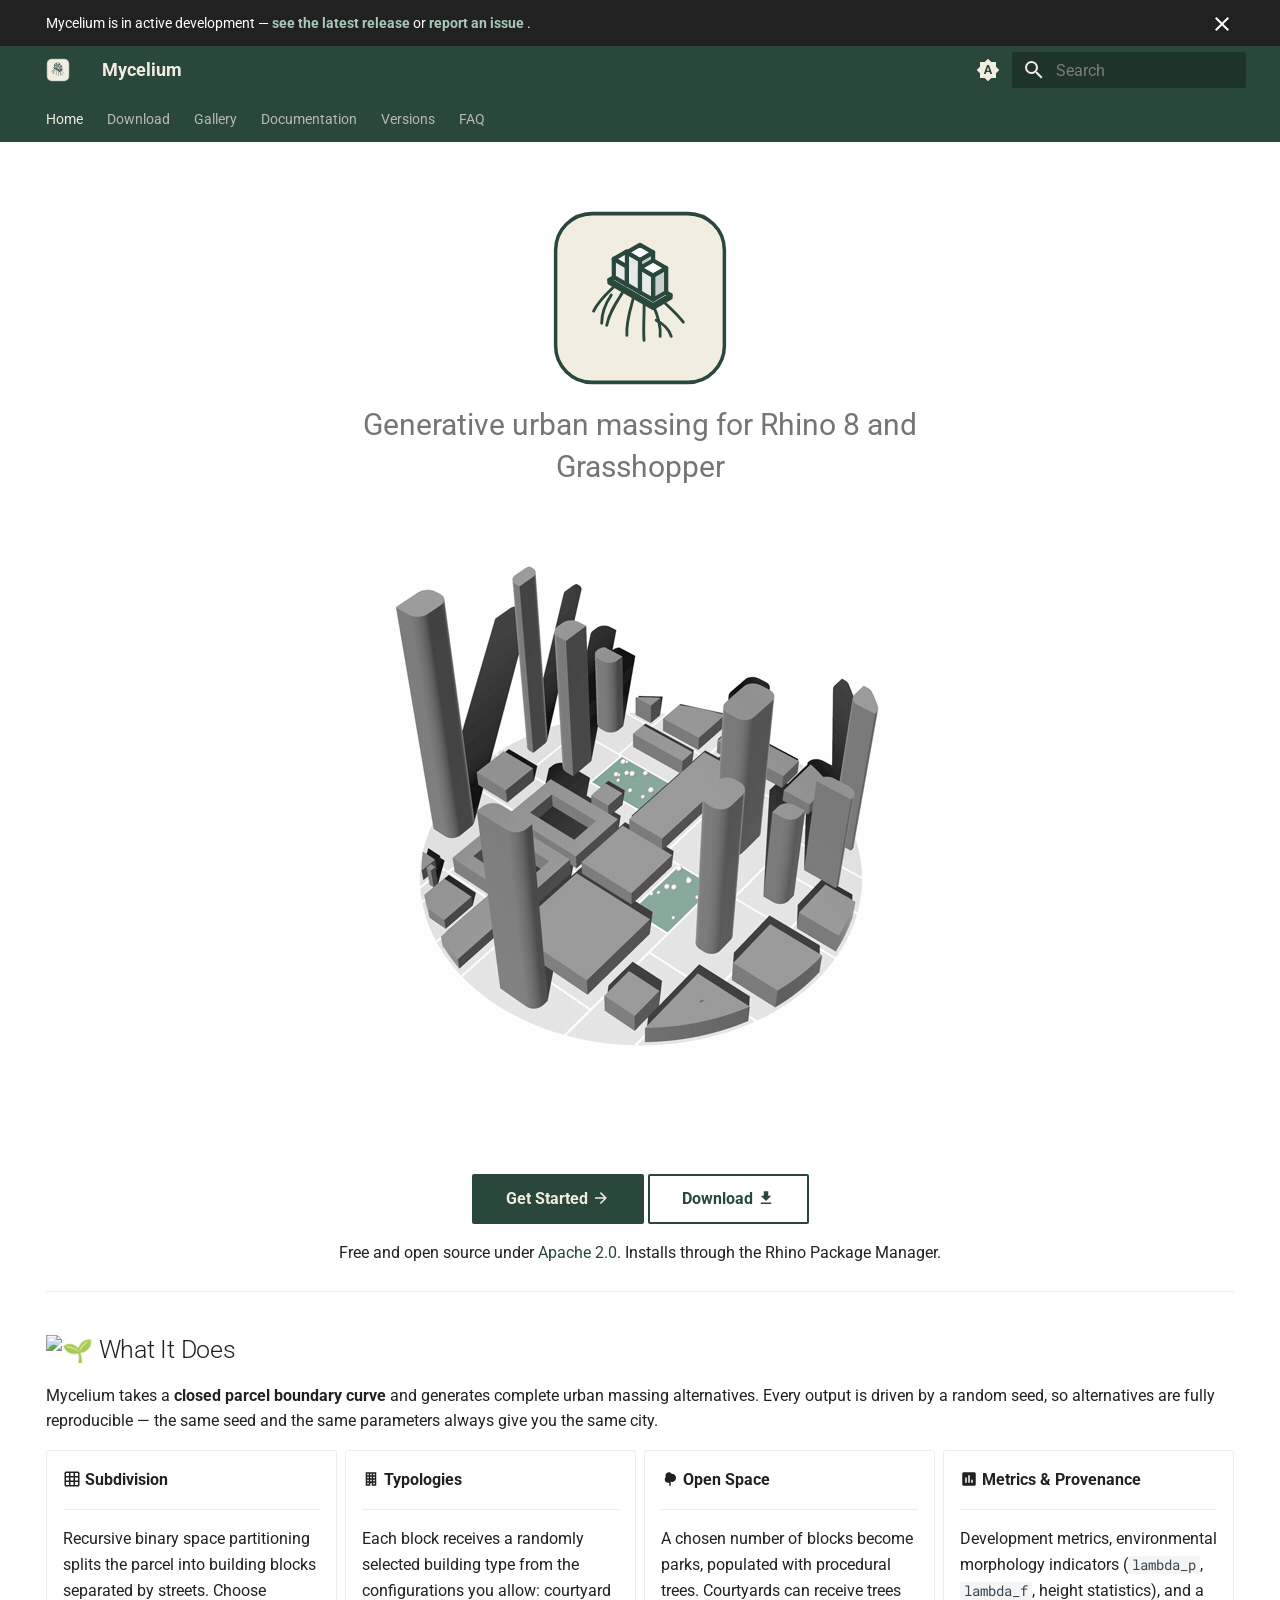
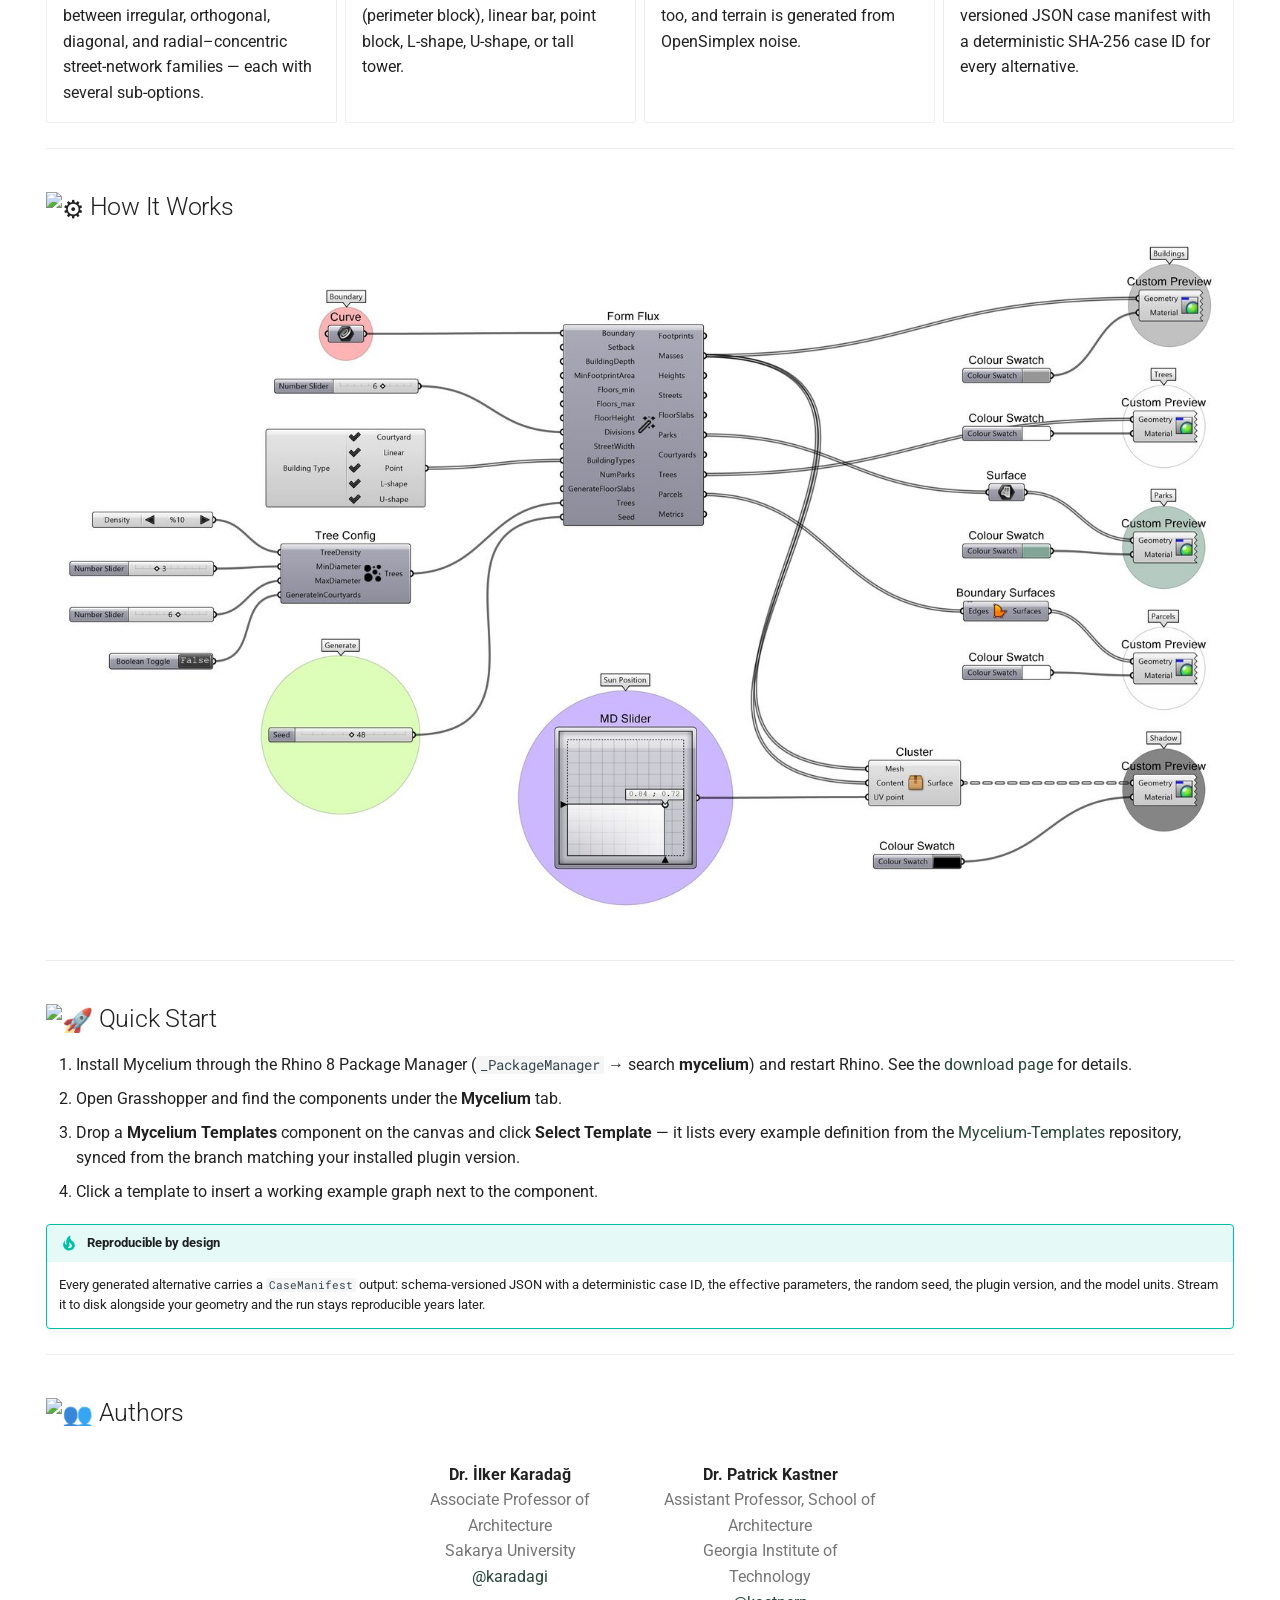
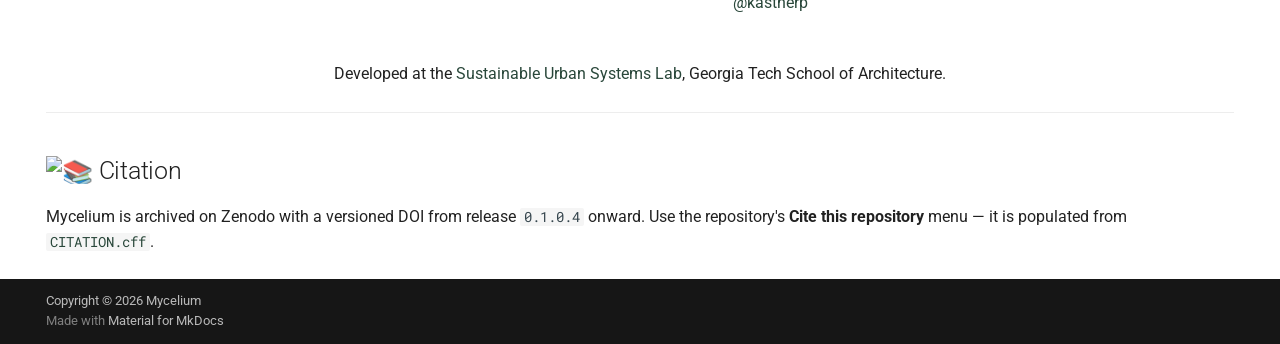
==== commit a5ad4624: "Deployed 902780b with MkDocs version: 1.6.1" ====
--- a/index.html
+++ b/index.html
@@ -8,6 +8,6 @@
             body[data-md-color-scheme="slate"] .gdesc-inner { background: var(--md-default-bg-color); }
             body[data-md-color-scheme="slate"] .gslide-title { color: var(--md-default-fg-color); }
             body[data-md-color-scheme="slate"] .gslide-desc { color: var(--md-default-fg-color); }
-        </style></head> <body dir=ltr data-md-color-scheme=default data-md-color-primary=indigo data-md-color-accent=indigo> <input class=md-toggle data-md-toggle=drawer type=checkbox id=__drawer autocomplete=off> <input class=md-toggle data-md-toggle=search type=checkbox id=__search autocomplete=off> <label class=md-overlay for=__drawer></label> <div data-md-component=skip> <a href=#mycelium class=md-skip> Skip to content </a> </div> <div data-md-component=announce> <aside class=md-banner> <div class="md-banner__inner md-grid md-typeset"> <button class="md-banner__button md-icon" aria-label="Don't show this again"> <svg xmlns=http://www.w3.org/2000/svg viewbox="0 0 24 24"><path d="M19 6.41 17.59 5 12 10.59 6.41 5 5 6.41 10.59 12 5 17.59 6.41 19 12 13.41 17.59 19 19 17.59 13.41 12z"></path></svg> </button> Mycelium is in active development — <a href=https://github.com/MyceliumGH-Dev/Mycelium/releases aria-label="See the latest Mycelium releases on GitHub"> <strong>see the latest release</strong> </a> or <a href=https://github.com/MyceliumGH-Dev/Mycelium/issues aria-label="Report an issue on GitHub"> <strong>report an issue</strong> </a>. </div> <script>var el=document.querySelector("[data-md-component=announce]");if(el){var content=el.querySelector(".md-typeset");__md_hash(content.innerHTML)===__md_get("__announce")&&(el.hidden=!0)}</script> </aside> </div> <header class=md-header data-md-component=header> <nav class="md-header__inner md-grid" aria-label=Header> <a href=. title=Mycelium class="md-header__button md-logo" aria-label=Mycelium data-md-component=logo> <img src=assets/cd/favicon.svg alt=logo> </a> <label class="md-header__button md-icon" for=__drawer> <svg xmlns=http://www.w3.org/2000/svg viewbox="0 0 24 24"><path d="M3 6h18v2H3zm0 5h18v2H3zm0 5h18v2H3z"></path></svg> </label> <div class=md-header__title data-md-component=header-title> <div class=md-header__ellipsis> <div class=md-header__topic> <span class=md-ellipsis> Mycelium </span> </div> <div class=md-header__topic data-md-component=header-topic> <span class=md-ellipsis> Home </span> </div> </div> </div> <form class=md-header__option data-md-component=palette> <input class=md-option data-md-color-media=(prefers-color-scheme) data-md-color-scheme=default data-md-color-primary=indigo data-md-color-accent=indigo aria-label="Switch to light mode" type=radio name=__palette id=__palette_0> <label class="md-header__button md-icon" title="Switch to light mode" for=__palette_1 hidden> <svg xmlns=http://www.w3.org/2000/svg viewbox="0 0 24 24"><path d="m14.3 16-.7-2h-3.2l-.7 2H7.8L11 7h2l3.2 9zM20 8.69V4h-4.69L12 .69 8.69 4H4v4.69L.69 12 4 15.31V20h4.69L12 23.31 15.31 20H20v-4.69L23.31 12zm-9.15 3.96h2.3L12 9z"></path></svg> </label> <input class=md-option data-md-color-media="(prefers-color-scheme: light)" data-md-color-scheme=default data-md-color-primary=custom data-md-color-accent=custom aria-label="Switch to dark mode" type=radio name=__palette id=__palette_1> <label class="md-header__button md-icon" title="Switch to dark mode" for=__palette_2 hidden> <svg xmlns=http://www.w3.org/2000/svg viewbox="0 0 24 24"><path d="M17 7H7a5 5 0 0 0-5 5 5 5 0 0 0 5 5h10a5 5 0 0 0 5-5 5 5 0 0 0-5-5m0 8a3 3 0 0 1-3-3 3 3 0 0 1 3-3 3 3 0 0 1 3 3 3 3 0 0 1-3 3"></path></svg> </label> <input class=md-option data-md-color-media="(prefers-color-scheme: dark)" data-md-color-scheme=slate data-md-color-primary=custom data-md-color-accent=custom aria-label="Switch to system preference" type=radio name=__palette id=__palette_2> <label class="md-header__button md-icon" title="Switch to system preference" for=__palette_0 hidden> <svg xmlns=http://www.w3.org/2000/svg viewbox="0 0 24 24"><path d="M17 7H7a5 5 0 0 0-5 5 5 5 0 0 0 5 5h10a5 5 0 0 0 5-5 5 5 0 0 0-5-5M7 15a3 3 0 0 1-3-3 3 3 0 0 1 3-3 3 3 0 0 1 3 3 3 3 0 0 1-3 3"></path></svg> </label> </form> <script>var palette=__md_get("__palette");if(palette&&palette.color){if("(prefers-color-scheme)"===palette.color.media){var media=matchMedia("(prefers-color-scheme: light)"),input=document.querySelector(media.matches?"[data-md-color-media='(prefers-color-scheme: light)']":"[data-md-color-media='(prefers-color-scheme: dark)']");palette.color.media=input.getAttribute("data-md-color-media"),palette.color.scheme=input.getAttribute("data-md-color-scheme"),palette.color.primary=input.getAttribute("data-md-color-primary"),palette.color.accent=input.getAttribute("data-md-color-accent")}for(var[key,value]of Object.entries(palette.color))document.body.setAttribute("data-md-color-"+key,value)}</script> <label class="md-header__button md-icon" for=__search> <svg xmlns=http://www.w3.org/2000/svg viewbox="0 0 24 24"><path d="M9.5 3A6.5 6.5 0 0 1 16 9.5c0 1.61-.59 3.09-1.56 4.23l.27.27h.79l5 5-1.5 1.5-5-5v-.79l-.27-.27A6.52 6.52 0 0 1 9.5 16 6.5 6.5 0 0 1 3 9.5 6.5 6.5 0 0 1 9.5 3m0 2C7 5 5 7 5 9.5S7 14 9.5 14 14 12 14 9.5 12 5 9.5 5"></path></svg> </label> <div class=md-search data-md-component=search role=dialog> <label class=md-search__overlay for=__search></label> <div class=md-search__inner role=search> <form class=md-search__form name=search> <input type=text class=md-search__input name=query aria-label=Search placeholder=Search autocapitalize=off autocorrect=off autocomplete=off spellcheck=false data-md-component=search-query required> <label class="md-search__icon md-icon" for=__search> <svg xmlns=http://www.w3.org/2000/svg viewbox="0 0 24 24"><path d="M9.5 3A6.5 6.5 0 0 1 16 9.5c0 1.61-.59 3.09-1.56 4.23l.27.27h.79l5 5-1.5 1.5-5-5v-.79l-.27-.27A6.52 6.52 0 0 1 9.5 16 6.5 6.5 0 0 1 3 9.5 6.5 6.5 0 0 1 9.5 3m0 2C7 5 5 7 5 9.5S7 14 9.5 14 14 12 14 9.5 12 5 9.5 5"></path></svg> <svg xmlns=http://www.w3.org/2000/svg viewbox="0 0 24 24"><path d="M20 11v2H8l5.5 5.5-1.42 1.42L4.16 12l7.92-7.92L13.5 5.5 8 11z"></path></svg> </label> <nav class=md-search__options aria-label=Search> <a href=javascript:void(0) class="md-search__icon md-icon" title=Share aria-label=Share data-clipboard data-clipboard-text data-md-component=search-share tabindex=-1> <svg xmlns=http://www.w3.org/2000/svg viewbox="0 0 24 24"><path d="M18 16.08c-.76 0-1.44.3-1.96.77L8.91 12.7c.05-.23.09-.46.09-.7s-.04-.47-.09-.7l7.05-4.11c.54.5 1.25.81 2.04.81a3 3 0 0 0 3-3 3 3 0 0 0-3-3 3 3 0 0 0-3 3c0 .24.04.47.09.7L8.04 9.81C7.5 9.31 6.79 9 6 9a3 3 0 0 0-3 3 3 3 0 0 0 3 3c.79 0 1.5-.31 2.04-.81l7.12 4.15c-.05.21-.08.43-.08.66 0 1.61 1.31 2.91 2.92 2.91s2.92-1.3 2.92-2.91A2.92 2.92 0 0 0 18 16.08"></path></svg> </a> <button type=reset class="md-search__icon md-icon" title=Clear aria-label=Clear tabindex=-1> <svg xmlns=http://www.w3.org/2000/svg viewbox="0 0 24 24"><path d="M19 6.41 17.59 5 12 10.59 6.41 5 5 6.41 10.59 12 5 17.59 6.41 19 12 13.41 17.59 19 19 17.59 13.41 12z"></path></svg> </button> </nav> <div class=md-search__suggest data-md-component=search-suggest></div> </form> <div class=md-search__output> <div class=md-search__scrollwrap tabindex=0 data-md-scrollfix> <div class=md-search-result data-md-component=search-result> <div class=md-search-result__meta> Initializing search </div> <ol class=md-search-result__list role=presentation></ol> </div> </div> </div> </div> </div> </nav> </header> <div class=md-container data-md-component=container> <nav class=md-tabs aria-label=Tabs data-md-component=tabs> <div class=md-grid> <ul class=md-tabs__list> <li class="md-tabs__item md-tabs__item--active"> <a href=. class=md-tabs__link> Home </a> </li> <li class=md-tabs__item> <a href=download/ class=md-tabs__link> Download </a> </li> <li class=md-tabs__item> <a href=gallery/ class=md-tabs__link> Gallery </a> </li> <li class=md-tabs__item> <a href=https://mycelium-gh-docs.netlify.app class=md-tabs__link> Documentation </a> </li> <li class=md-tabs__item> <a href=versions/ class=md-tabs__link> Versions </a> </li> <li class=md-tabs__item> <a href=faq/ class=md-tabs__link> Faq </a> </li> </ul> </div> </nav> <main class=md-main data-md-component=main> <div class="md-main__inner md-grid"> <div class="md-sidebar md-sidebar--primary" data-md-component=sidebar data-md-type=navigation hidden> <div class=md-sidebar__scrollwrap> <div class=md-sidebar__inner> <nav class="md-nav md-nav--primary md-nav--lifted" aria-label=Navigation data-md-level=0> <label class=md-nav__title for=__drawer> <a href=. title=Mycelium class="md-nav__button md-logo" aria-label=Mycelium data-md-component=logo> <img src=assets/cd/favicon.svg alt=logo> </a> Mycelium </label> <ul class=md-nav__list data-md-scrollfix> <li class="md-nav__item md-nav__item--active"> <input class="md-nav__toggle md-toggle" type=checkbox id=__toc> <label class="md-nav__link md-nav__link--active" for=__toc> <span class=md-ellipsis> Home </span> <span class="md-nav__icon md-icon"></span> </label> <a href=. class="md-nav__link md-nav__link--active"> <span class=md-ellipsis> Home </span> </a> <nav class="md-nav md-nav--secondary" aria-label="Table of contents"> <label class=md-nav__title for=__toc> <span class="md-nav__icon md-icon"></span> Table of contents </label> <ul class=md-nav__list data-md-component=toc data-md-scrollfix> <li class=md-nav__item> <a href=#what-it-does class=md-nav__link> <span class=md-ellipsis> What It Does </span> </a> </li> <li class=md-nav__item> <a href=#how-it-works class=md-nav__link> <span class=md-ellipsis> How It Works </span> </a> </li> <li class=md-nav__item> <a href=#quick-start class=md-nav__link> <span class=md-ellipsis> Quick Start </span> </a> </li> <li class=md-nav__item> <a href=#authors class=md-nav__link> <span class=md-ellipsis> Authors </span> </a> </li> <li class=md-nav__item> <a href=#citation class=md-nav__link> <span class=md-ellipsis> Citation </span> </a> </li> </ul> </nav> </li> <li class=md-nav__item> <a href=download/ class=md-nav__link> <span class=md-ellipsis> Download </span> </a> </li> <li class=md-nav__item> <a href=gallery/ class=md-nav__link> <span class=md-ellipsis> Gallery </span> </a> </li> <li class=md-nav__item> <a href=https://mycelium-gh-docs.netlify.app class=md-nav__link> <span class=md-ellipsis> Documentation </span> </a> </li> <li class=md-nav__item> <a href=versions/ class=md-nav__link> <span class=md-ellipsis> Versions </span> </a> </li> <li class=md-nav__item> <a href=faq/ class=md-nav__link> <span class=md-ellipsis> Faq </span> </a> </li> </ul> </nav> </div> </div> </div> <div class="md-sidebar md-sidebar--secondary" data-md-component=sidebar data-md-type=toc hidden> <div class=md-sidebar__scrollwrap> <div class=md-sidebar__inner> <nav class="md-nav md-nav--secondary" aria-label="Table of contents"> <label class=md-nav__title for=__toc> <span class="md-nav__icon md-icon"></span> Table of contents </label> <ul class=md-nav__list data-md-component=toc data-md-scrollfix> <li class=md-nav__item> <a href=#what-it-does class=md-nav__link> <span class=md-ellipsis> What It Does </span> </a> </li> <li class=md-nav__item> <a href=#how-it-works class=md-nav__link> <span class=md-ellipsis> How It Works </span> </a> </li> <li class=md-nav__item> <a href=#quick-start class=md-nav__link> <span class=md-ellipsis> Quick Start </span> </a> </li> <li class=md-nav__item> <a href=#authors class=md-nav__link> <span class=md-ellipsis> Authors </span> </a> </li> <li class=md-nav__item> <a href=#citation class=md-nav__link> <span class=md-ellipsis> Citation </span> </a> </li> </ul> </nav> </div> </div> </div> <div class=md-content data-md-component=content> <article class="md-content__inner md-typeset"> <h1 class=sr-only id=mycelium>Mycelium</h1> <figure class=hero-logo> <img alt=Mycelium class="skip-lightbox hero-logo__image" src=assets/cd/logo.svg width=180> </figure> <p class=hero-tagline> Generative urban massing for Rhino&nbsp;8 and Grasshopper </p> <p><img alt="Sample massing outputs" class=skip-lightbox src=assets/images/samples.gif></p> <div align=center> <p><a aria-label="Get started with the Mycelium documentation" class="md-button md-button--primary" href=https://mycelium-gh-docs.netlify.app>Get Started <span class=twemoji><svg xmlns=http://www.w3.org/2000/svg viewbox="0 0 24 24"><path d="M4 11v2h12l-5.5 5.5 1.42 1.42L19.84 12l-7.92-7.92L10.5 5.5 16 11z"></path></svg></span></a> <a class=md-button href=download/ aria-label="Download Mycelium">Download <span class=twemoji><svg xmlns=http://www.w3.org/2000/svg viewbox="0 0 24 24"><path d="M5 20h14v-2H5m14-9h-4V3H9v6H5l7 7z"></path></svg></span></a></p> </div> <p class=center-text style="margin-top: 0.75rem;"> Free and open source under <a href=https://github.com/MyceliumGH-Dev/Mycelium/blob/dev/LICENSE aria-label="Read the Apache 2.0 license">Apache&nbsp;2.0</a>. Installs through the Rhino Package Manager. </p> <hr> <h2 id=what-it-does><img alt=🌱 aria-hidden=true class=twemoji src=https://cdn.jsdelivr.net/gh/jdecked/twemoji@16.0.1/assets/svg/1f331.svg title=:seedling:> What It Does</h2> <p>Mycelium takes a <strong>closed parcel boundary curve</strong> and generates complete urban massing alternatives. Every output is driven by a random seed, so alternatives are fully reproducible — the same seed and the same parameters always give you the same city.</p> <div class="grid cards"> <ul> <li> <p><strong><span class=twemoji><svg xmlns=http://www.w3.org/2000/svg viewbox="0 0 24 24"><path d="M10 4v4h4V4zm6 0v4h4V4zm0 6v4h4v-4zm0 6v4h4v-4zm-2 4v-4h-4v4zm-6 0v-4H4v4zm0-6v-4H4v4zm0-6V4H4v4zm2 6h4v-4h-4zM4 2h16a2 2 0 0 1 2 2v16a2 2 0 0 1-2 2H4c-1.08 0-2-.9-2-2V4a2 2 0 0 1 2-2"></path></svg></span> Subdivision</strong></p> <hr> <p>Recursive binary space partitioning splits the parcel into building blocks separated by streets. Choose between irregular, orthogonal, diagonal, and radial–concentric street-network families — each with several sub-options.</p> </li> <li> <p><strong><span class=twemoji><svg xmlns=http://www.w3.org/2000/svg viewbox="0 0 24 24"><path d="M5 3v18h6v-3.5h2V21h6V3zm2 2h2v2H7zm4 0h2v2h-2zm4 0h2v2h-2zM7 9h2v2H7zm4 0h2v2h-2zm4 0h2v2h-2zm-8 4h2v2H7zm4 0h2v2h-2zm4 0h2v2h-2zm-8 4h2v2H7zm8 0h2v2h-2z"></path></svg></span> Typologies</strong></p> <hr> <p>Each block receives a randomly selected building type from the configurations you allow: courtyard (perimeter block), linear bar, point block, L-shape, U-shape, or tall tower.</p> </li> <li> <p><strong><span class=twemoji><svg xmlns=http://www.w3.org/2000/svg viewbox="0 0 24 24"><path d="M11 21v-4.26c-.47.17-.97.26-1.5.26C7 17 5 15 5 12.5c0-1.27.5-2.41 1.36-3.23C6.13 8.73 6 8.13 6 7.5 6 5 8 3 10.5 3c1.56 0 2.94.8 3.75 2h.25a5.5 5.5 0 0 1 5.5 5.5 5.5 5.5 0 0 1-5.5 5.5q-.75 0-1.5-.21V21z"></path></svg></span> Open Space</strong></p> <hr> <p>A chosen number of blocks become parks, populated with procedural trees. Courtyards can receive trees too, and terrain is generated from OpenSimplex noise.</p> </li> <li> <p><strong><span class=twemoji><svg xmlns=http://www.w3.org/2000/svg viewbox="0 0 24 24"><path d="M19 3H5c-1.1 0-2 .9-2 2v14c0 1.1.9 2 2 2h14c1.1 0 2-.9 2-2V5c0-1.1-.9-2-2-2M9 17H7v-7h2zm4 0h-2V7h2zm4 0h-2v-4h2z"></path></svg></span> Metrics &amp; Provenance</strong></p> <hr> <p>Development metrics, environmental morphology indicators (<code>lambda_p</code>, <code>lambda_f</code>, height statistics), and a versioned JSON case manifest with a deterministic SHA-256 case ID for every alternative.</p> </li> </ul> </div> <hr> <h2 id=how-it-works><img alt=⚙ aria-hidden=true class=twemoji src=https://cdn.jsdelivr.net/gh/jdecked/twemoji@16.0.1/assets/svg/2699.svg title=:gear:> How It Works</h2> <p><a class=glightbox data-type=image data-width=auto data-height=auto href=assets/images/algorithm.jpeg data-desc-position=bottom><img alt="Algorithm overview" loading=lazy src=assets/images/algorithm.jpeg></a></p> <hr> <h2 id=quick-start><img alt=🚀 aria-hidden=true class=twemoji src=https://cdn.jsdelivr.net/gh/jdecked/twemoji@16.0.1/assets/svg/1f680.svg title=:rocket:> Quick Start</h2> <ol> <li>Install Mycelium through the Rhino&nbsp;8 Package Manager (<code>_PackageManager</code> → search <strong>mycelium</strong>) and restart Rhino. See the <a href=download/ >download page</a> for details.</li> <li>Open Grasshopper and find the components under the <strong>Mycelium</strong> tab.</li> <li>Drop a <strong>Mycelium Templates</strong> component on the canvas and click <strong>Select Template</strong> — it lists every example definition from the <a href=https://github.com/MyceliumGH-Dev/Mycelium-Templates>Mycelium-Templates</a> repository, synced from the branch matching your installed plugin version.</li> <li>Click a template to insert a working example graph next to the component.</li> </ol> <div class="admonition tip"> <p class=admonition-title>Reproducible by design</p> <p>Every generated alternative carries a <code>CaseManifest</code> output: schema-versioned JSON with a deterministic case ID, the effective parameters, the random seed, the plugin version, and the model units. Stream it to disk alongside your geometry and the run stays reproducible years later.</p> </div> <hr> <h2 id=authors><img alt=👥 aria-hidden=true class=twemoji src=https://cdn.jsdelivr.net/gh/jdecked/twemoji@16.0.1/assets/svg/1f465.svg title=:busts_in_silhouette:> Authors</h2> <div class=mdx-users> <div class=mdx-users__testimonial> <p><strong>Dr. İlker Karadağ</strong><br> <span class=faint>Associate Professor of Architecture<br>Sakarya University</span><br> <a href=https://github.com/karadagi>@karadagi</a></p> </div> <div class=mdx-users__testimonial> <p><strong>Dr. Patrick Kastner</strong><br> <span class=faint>Assistant Professor, School of Architecture<br>Georgia Institute of Technology</span><br> <a href=https://github.com/kastnerp>@kastnerp</a></p> </div> </div> <p class=center-text style="margin-top: 1.5rem;"> Developed at the <a href=https://github.com/SustainableUrbanSystemsLab>Sustainable Urban Systems Lab</a>, Georgia Tech School of Architecture. </p> <hr> <h2 id=citation><img alt=📚 aria-hidden=true class=twemoji src=https://cdn.jsdelivr.net/gh/jdecked/twemoji@16.0.1/assets/svg/1f4da.svg title=:books:> Citation</h2> <p>Mycelium is archived on Zenodo with a versioned DOI from release <code>0.1.0.4</code> onward. Use the repository's <strong>Cite this repository</strong> menu — it is populated from <a href=https://github.com/MyceliumGH-Dev/Mycelium/blob/dev/CITATION.cff><code>CITATION.cff</code></a>.</p> </article> </div> <script>var target=document.getElementById(location.hash.slice(1));target&&target.name&&(target.checked=target.name.startsWith("__tabbed_"))</script> </div> <button type=button class="md-top md-icon" data-md-component=top hidden> <svg xmlns=http://www.w3.org/2000/svg viewbox="0 0 24 24"><path d="M13 20h-2V8l-5.5 5.5-1.42-1.42L12 4.16l7.92 7.92-1.42 1.42L13 8z"></path></svg> Back to top </button> </main> <footer class=md-footer> <div class="md-footer-meta md-typeset"> <div class="md-footer-meta__inner md-grid"> <div class=md-copyright> <div class=md-copyright__highlight> Copyright © 2026 Mycelium </div> Made with <a href=https://squidfunk.github.io/mkdocs-material/ target=_blank rel=noopener> Material for MkDocs </a> </div> </div> </div> </footer> </div> <div class=md-dialog data-md-component=dialog> <div class="md-dialog__inner md-typeset"></div> </div> <div class=md-progress data-md-component=progress role=progressbar></div> <script id=__config type=application/json>{"annotate": null, "base": ".", "features": ["tabs", "instant", "navigation.tabs", "content.action.edit", "content.action.view", "content.code.annotate", "content.code.copy", "content.tooltips", "navigation.expand", "navigation.indexes", "navigation.instant", "navigation.instant.prefetch", "navigation.instant.progress", "navigation.sections", "navigation.tabs", "navigation.top", "navigation.path", "navigation.tracking", "search.highlight", "search.share", "search.suggest", "toc.follow", "announce.dismiss"], "search": "assets/javascripts/workers/search.2c215733.min.js", "tags": null, "translations": {"clipboard.copied": "Copied to clipboard", "clipboard.copy": "Copy to clipboard", "search.result.more.one": "1 more on this page", "search.result.more.other": "# more on this page", "search.result.none": "No matching documents", "search.result.one": "1 matching document", "search.result.other": "# matching documents", "search.result.placeholder": "Type to start searching", "search.result.term.missing": "Missing", "select.version": "Select version"}, "version": null}</script> <script src=assets/javascripts/bundle.d7400e89.min.js></script> <script src=js/timeago.min.js></script> <script src=js/timeago_mkdocs_material.js></script> <script id=init-glightbox>const lightbox = GLightbox({"touchNavigation": true, "loop": false, "zoomable": true, "draggable": true, "openEffect": "zoom", "closeEffect": "zoom", "slideEffect": "slide"});
+        </style></head> <body dir=ltr data-md-color-scheme=default data-md-color-primary=indigo data-md-color-accent=indigo> <input class=md-toggle data-md-toggle=drawer type=checkbox id=__drawer autocomplete=off> <input class=md-toggle data-md-toggle=search type=checkbox id=__search autocomplete=off> <label class=md-overlay for=__drawer></label> <div data-md-component=skip> <a href=#mycelium class=md-skip> Skip to content </a> </div> <div data-md-component=announce> <aside class=md-banner> <div class="md-banner__inner md-grid md-typeset"> <button class="md-banner__button md-icon" aria-label="Don't show this again"> <svg xmlns=http://www.w3.org/2000/svg viewbox="0 0 24 24"><path d="M19 6.41 17.59 5 12 10.59 6.41 5 5 6.41 10.59 12 5 17.59 6.41 19 12 13.41 17.59 19 19 17.59 13.41 12z"></path></svg> </button> Mycelium is in active development — <a href=https://github.com/MyceliumGH-Dev/Mycelium/releases aria-label="See the latest Mycelium releases on GitHub"> <strong>see the latest release</strong> </a> or <a href=https://github.com/MyceliumGH-Dev/Mycelium/issues aria-label="Report an issue on GitHub"> <strong>report an issue</strong> </a>. </div> <script>var el=document.querySelector("[data-md-component=announce]");if(el){var content=el.querySelector(".md-typeset");__md_hash(content.innerHTML)===__md_get("__announce")&&(el.hidden=!0)}</script> </aside> </div> <header class=md-header data-md-component=header> <nav class="md-header__inner md-grid" aria-label=Header> <a href=. title=Mycelium class="md-header__button md-logo" aria-label=Mycelium data-md-component=logo> <img src=assets/cd/favicon.svg alt=logo> </a> <label class="md-header__button md-icon" for=__drawer> <svg xmlns=http://www.w3.org/2000/svg viewbox="0 0 24 24"><path d="M3 6h18v2H3zm0 5h18v2H3zm0 5h18v2H3z"></path></svg> </label> <div class=md-header__title data-md-component=header-title> <div class=md-header__ellipsis> <div class=md-header__topic> <span class=md-ellipsis> Mycelium </span> </div> <div class=md-header__topic data-md-component=header-topic> <span class=md-ellipsis> Home </span> </div> </div> </div> <form class=md-header__option data-md-component=palette> <input class=md-option data-md-color-media=(prefers-color-scheme) data-md-color-scheme=default data-md-color-primary=indigo data-md-color-accent=indigo aria-label="Switch to light mode" type=radio name=__palette id=__palette_0> <label class="md-header__button md-icon" title="Switch to light mode" for=__palette_1 hidden> <svg xmlns=http://www.w3.org/2000/svg viewbox="0 0 24 24"><path d="m14.3 16-.7-2h-3.2l-.7 2H7.8L11 7h2l3.2 9zM20 8.69V4h-4.69L12 .69 8.69 4H4v4.69L.69 12 4 15.31V20h4.69L12 23.31 15.31 20H20v-4.69L23.31 12zm-9.15 3.96h2.3L12 9z"></path></svg> </label> <input class=md-option data-md-color-media="(prefers-color-scheme: light)" data-md-color-scheme=default data-md-color-primary=custom data-md-color-accent=custom aria-label="Switch to dark mode" type=radio name=__palette id=__palette_1> <label class="md-header__button md-icon" title="Switch to dark mode" for=__palette_2 hidden> <svg xmlns=http://www.w3.org/2000/svg viewbox="0 0 24 24"><path d="M17 7H7a5 5 0 0 0-5 5 5 5 0 0 0 5 5h10a5 5 0 0 0 5-5 5 5 0 0 0-5-5m0 8a3 3 0 0 1-3-3 3 3 0 0 1 3-3 3 3 0 0 1 3 3 3 3 0 0 1-3 3"></path></svg> </label> <input class=md-option data-md-color-media="(prefers-color-scheme: dark)" data-md-color-scheme=slate data-md-color-primary=custom data-md-color-accent=custom aria-label="Switch to system preference" type=radio name=__palette id=__palette_2> <label class="md-header__button md-icon" title="Switch to system preference" for=__palette_0 hidden> <svg xmlns=http://www.w3.org/2000/svg viewbox="0 0 24 24"><path d="M17 7H7a5 5 0 0 0-5 5 5 5 0 0 0 5 5h10a5 5 0 0 0 5-5 5 5 0 0 0-5-5M7 15a3 3 0 0 1-3-3 3 3 0 0 1 3-3 3 3 0 0 1 3 3 3 3 0 0 1-3 3"></path></svg> </label> </form> <script>var palette=__md_get("__palette");if(palette&&palette.color){if("(prefers-color-scheme)"===palette.color.media){var media=matchMedia("(prefers-color-scheme: light)"),input=document.querySelector(media.matches?"[data-md-color-media='(prefers-color-scheme: light)']":"[data-md-color-media='(prefers-color-scheme: dark)']");palette.color.media=input.getAttribute("data-md-color-media"),palette.color.scheme=input.getAttribute("data-md-color-scheme"),palette.color.primary=input.getAttribute("data-md-color-primary"),palette.color.accent=input.getAttribute("data-md-color-accent")}for(var[key,value]of Object.entries(palette.color))document.body.setAttribute("data-md-color-"+key,value)}</script> <label class="md-header__button md-icon" for=__search> <svg xmlns=http://www.w3.org/2000/svg viewbox="0 0 24 24"><path d="M9.5 3A6.5 6.5 0 0 1 16 9.5c0 1.61-.59 3.09-1.56 4.23l.27.27h.79l5 5-1.5 1.5-5-5v-.79l-.27-.27A6.52 6.52 0 0 1 9.5 16 6.5 6.5 0 0 1 3 9.5 6.5 6.5 0 0 1 9.5 3m0 2C7 5 5 7 5 9.5S7 14 9.5 14 14 12 14 9.5 12 5 9.5 5"></path></svg> </label> <div class=md-search data-md-component=search role=dialog> <label class=md-search__overlay for=__search></label> <div class=md-search__inner role=search> <form class=md-search__form name=search> <input type=text class=md-search__input name=query aria-label=Search placeholder=Search autocapitalize=off autocorrect=off autocomplete=off spellcheck=false data-md-component=search-query required> <label class="md-search__icon md-icon" for=__search> <svg xmlns=http://www.w3.org/2000/svg viewbox="0 0 24 24"><path d="M9.5 3A6.5 6.5 0 0 1 16 9.5c0 1.61-.59 3.09-1.56 4.23l.27.27h.79l5 5-1.5 1.5-5-5v-.79l-.27-.27A6.52 6.52 0 0 1 9.5 16 6.5 6.5 0 0 1 3 9.5 6.5 6.5 0 0 1 9.5 3m0 2C7 5 5 7 5 9.5S7 14 9.5 14 14 12 14 9.5 12 5 9.5 5"></path></svg> <svg xmlns=http://www.w3.org/2000/svg viewbox="0 0 24 24"><path d="M20 11v2H8l5.5 5.5-1.42 1.42L4.16 12l7.92-7.92L13.5 5.5 8 11z"></path></svg> </label> <nav class=md-search__options aria-label=Search> <a href=javascript:void(0) class="md-search__icon md-icon" title=Share aria-label=Share data-clipboard data-clipboard-text data-md-component=search-share tabindex=-1> <svg xmlns=http://www.w3.org/2000/svg viewbox="0 0 24 24"><path d="M18 16.08c-.76 0-1.44.3-1.96.77L8.91 12.7c.05-.23.09-.46.09-.7s-.04-.47-.09-.7l7.05-4.11c.54.5 1.25.81 2.04.81a3 3 0 0 0 3-3 3 3 0 0 0-3-3 3 3 0 0 0-3 3c0 .24.04.47.09.7L8.04 9.81C7.5 9.31 6.79 9 6 9a3 3 0 0 0-3 3 3 3 0 0 0 3 3c.79 0 1.5-.31 2.04-.81l7.12 4.15c-.05.21-.08.43-.08.66 0 1.61 1.31 2.91 2.92 2.91s2.92-1.3 2.92-2.91A2.92 2.92 0 0 0 18 16.08"></path></svg> </a> <button type=reset class="md-search__icon md-icon" title=Clear aria-label=Clear tabindex=-1> <svg xmlns=http://www.w3.org/2000/svg viewbox="0 0 24 24"><path d="M19 6.41 17.59 5 12 10.59 6.41 5 5 6.41 10.59 12 5 17.59 6.41 19 12 13.41 17.59 19 19 17.59 13.41 12z"></path></svg> </button> </nav> <div class=md-search__suggest data-md-component=search-suggest></div> </form> <div class=md-search__output> <div class=md-search__scrollwrap tabindex=0 data-md-scrollfix> <div class=md-search-result data-md-component=search-result> <div class=md-search-result__meta> Initializing search </div> <ol class=md-search-result__list role=presentation></ol> </div> </div> </div> </div> </div> </nav> </header> <div class=md-container data-md-component=container> <nav class=md-tabs aria-label=Tabs data-md-component=tabs> <div class=md-grid> <ul class=md-tabs__list> <li class="md-tabs__item md-tabs__item--active"> <a href=. class=md-tabs__link> Home </a> </li> <li class=md-tabs__item> <a href=download/ class=md-tabs__link> Download </a> </li> <li class=md-tabs__item> <a href=gallery/ class=md-tabs__link> Gallery </a> </li> <li class=md-tabs__item> <a href=https://mycelium-gh-docs.netlify.app class=md-tabs__link> Documentation </a> </li> <li class=md-tabs__item> <a href=versions/ class=md-tabs__link> Versions </a> </li> <li class=md-tabs__item> <a href=faq/ class=md-tabs__link> Faq </a> </li> </ul> </div> </nav> <main class=md-main data-md-component=main> <div class="md-main__inner md-grid"> <div class="md-sidebar md-sidebar--primary" data-md-component=sidebar data-md-type=navigation hidden> <div class=md-sidebar__scrollwrap> <div class=md-sidebar__inner> <nav class="md-nav md-nav--primary md-nav--lifted" aria-label=Navigation data-md-level=0> <label class=md-nav__title for=__drawer> <a href=. title=Mycelium class="md-nav__button md-logo" aria-label=Mycelium data-md-component=logo> <img src=assets/cd/favicon.svg alt=logo> </a> Mycelium </label> <ul class=md-nav__list data-md-scrollfix> <li class="md-nav__item md-nav__item--active"> <input class="md-nav__toggle md-toggle" type=checkbox id=__toc> <label class="md-nav__link md-nav__link--active" for=__toc> <span class=md-ellipsis> Home </span> <span class="md-nav__icon md-icon"></span> </label> <a href=. class="md-nav__link md-nav__link--active"> <span class=md-ellipsis> Home </span> </a> <nav class="md-nav md-nav--secondary" aria-label="Table of contents"> <label class=md-nav__title for=__toc> <span class="md-nav__icon md-icon"></span> Table of contents </label> <ul class=md-nav__list data-md-component=toc data-md-scrollfix> <li class=md-nav__item> <a href=#what-it-does class=md-nav__link> <span class=md-ellipsis> What It Does </span> </a> </li> <li class=md-nav__item> <a href=#how-it-works class=md-nav__link> <span class=md-ellipsis> How It Works </span> </a> </li> <li class=md-nav__item> <a href=#quick-start class=md-nav__link> <span class=md-ellipsis> Quick Start </span> </a> </li> <li class=md-nav__item> <a href=#authors class=md-nav__link> <span class=md-ellipsis> Authors </span> </a> </li> <li class=md-nav__item> <a href=#citation class=md-nav__link> <span class=md-ellipsis> Citation </span> </a> </li> </ul> </nav> </li> <li class=md-nav__item> <a href=download/ class=md-nav__link> <span class=md-ellipsis> Download </span> </a> </li> <li class=md-nav__item> <a href=gallery/ class=md-nav__link> <span class=md-ellipsis> Gallery </span> </a> </li> <li class=md-nav__item> <a href=https://mycelium-gh-docs.netlify.app class=md-nav__link> <span class=md-ellipsis> Documentation </span> </a> </li> <li class=md-nav__item> <a href=versions/ class=md-nav__link> <span class=md-ellipsis> Versions </span> </a> </li> <li class=md-nav__item> <a href=faq/ class=md-nav__link> <span class=md-ellipsis> Faq </span> </a> </li> </ul> </nav> </div> </div> </div> <div class="md-sidebar md-sidebar--secondary" data-md-component=sidebar data-md-type=toc hidden> <div class=md-sidebar__scrollwrap> <div class=md-sidebar__inner> <nav class="md-nav md-nav--secondary" aria-label="Table of contents"> <label class=md-nav__title for=__toc> <span class="md-nav__icon md-icon"></span> Table of contents </label> <ul class=md-nav__list data-md-component=toc data-md-scrollfix> <li class=md-nav__item> <a href=#what-it-does class=md-nav__link> <span class=md-ellipsis> What It Does </span> </a> </li> <li class=md-nav__item> <a href=#how-it-works class=md-nav__link> <span class=md-ellipsis> How It Works </span> </a> </li> <li class=md-nav__item> <a href=#quick-start class=md-nav__link> <span class=md-ellipsis> Quick Start </span> </a> </li> <li class=md-nav__item> <a href=#authors class=md-nav__link> <span class=md-ellipsis> Authors </span> </a> </li> <li class=md-nav__item> <a href=#citation class=md-nav__link> <span class=md-ellipsis> Citation </span> </a> </li> </ul> </nav> </div> </div> </div> <div class=md-content data-md-component=content> <article class="md-content__inner md-typeset"> <h1 class=sr-only id=mycelium>Mycelium</h1> <figure class=hero-logo> <img alt=Mycelium class="skip-lightbox hero-logo__image" src=assets/cd/logo.svg width=180> </figure> <p class=hero-tagline> Generative urban massing for Rhino&nbsp;8 and Grasshopper </p> <p><img alt="Sample massing outputs" class="skip-lightbox center" src=assets/images/samples.gif></p> <div align=center> <p><a aria-label="Get started with the Mycelium documentation" class="md-button md-button--primary" href=https://mycelium-gh-docs.netlify.app>Get Started <span class=twemoji><svg xmlns=http://www.w3.org/2000/svg viewbox="0 0 24 24"><path d="M4 11v2h12l-5.5 5.5 1.42 1.42L19.84 12l-7.92-7.92L10.5 5.5 16 11z"></path></svg></span></a> <a class=md-button href=download/ aria-label="Download Mycelium">Download <span class=twemoji><svg xmlns=http://www.w3.org/2000/svg viewbox="0 0 24 24"><path d="M5 20h14v-2H5m14-9h-4V3H9v6H5l7 7z"></path></svg></span></a></p> </div> <p class=center-text style="margin-top: 0.75rem;"> Free and open source under <a href=https://github.com/MyceliumGH-Dev/Mycelium/blob/dev/LICENSE aria-label="Read the Apache 2.0 license">Apache&nbsp;2.0</a>. Installs through the Rhino Package Manager. </p> <hr> <h2 id=what-it-does><img alt=🌱 aria-hidden=true class=twemoji src=https://cdn.jsdelivr.net/gh/jdecked/twemoji@16.0.1/assets/svg/1f331.svg title=:seedling:> What It Does</h2> <p>Mycelium takes a <strong>closed parcel boundary curve</strong> and generates complete urban massing alternatives. Every output is driven by a random seed, so alternatives are fully reproducible — the same seed and the same parameters always give you the same city.</p> <div class="grid cards cards--four"> <ul> <li> <p><strong><span class=twemoji><svg xmlns=http://www.w3.org/2000/svg viewbox="0 0 24 24"><path d="M10 4v4h4V4zm6 0v4h4V4zm0 6v4h4v-4zm0 6v4h4v-4zm-2 4v-4h-4v4zm-6 0v-4H4v4zm0-6v-4H4v4zm0-6V4H4v4zm2 6h4v-4h-4zM4 2h16a2 2 0 0 1 2 2v16a2 2 0 0 1-2 2H4c-1.08 0-2-.9-2-2V4a2 2 0 0 1 2-2"></path></svg></span> Subdivision</strong></p> <hr> <p>Recursive binary space partitioning splits the parcel into building blocks separated by streets. Choose between irregular, orthogonal, diagonal, and radial–concentric street-network families — each with several sub-options.</p> </li> <li> <p><strong><span class=twemoji><svg xmlns=http://www.w3.org/2000/svg viewbox="0 0 24 24"><path d="M5 3v18h6v-3.5h2V21h6V3zm2 2h2v2H7zm4 0h2v2h-2zm4 0h2v2h-2zM7 9h2v2H7zm4 0h2v2h-2zm4 0h2v2h-2zm-8 4h2v2H7zm4 0h2v2h-2zm4 0h2v2h-2zm-8 4h2v2H7zm8 0h2v2h-2z"></path></svg></span> Typologies</strong></p> <hr> <p>Each block receives a randomly selected building type from the configurations you allow: courtyard (perimeter block), linear bar, point block, L-shape, U-shape, or tall tower.</p> </li> <li> <p><strong><span class=twemoji><svg xmlns=http://www.w3.org/2000/svg viewbox="0 0 24 24"><path d="M11 21v-4.26c-.47.17-.97.26-1.5.26C7 17 5 15 5 12.5c0-1.27.5-2.41 1.36-3.23C6.13 8.73 6 8.13 6 7.5 6 5 8 3 10.5 3c1.56 0 2.94.8 3.75 2h.25a5.5 5.5 0 0 1 5.5 5.5 5.5 5.5 0 0 1-5.5 5.5q-.75 0-1.5-.21V21z"></path></svg></span> Open Space</strong></p> <hr> <p>A chosen number of blocks become parks, populated with procedural trees. Courtyards can receive trees too, and terrain is generated from OpenSimplex noise.</p> </li> <li> <p><strong><span class=twemoji><svg xmlns=http://www.w3.org/2000/svg viewbox="0 0 24 24"><path d="M19 3H5c-1.1 0-2 .9-2 2v14c0 1.1.9 2 2 2h14c1.1 0 2-.9 2-2V5c0-1.1-.9-2-2-2M9 17H7v-7h2zm4 0h-2V7h2zm4 0h-2v-4h2z"></path></svg></span> Metrics &amp; Provenance</strong></p> <hr> <p>Development metrics, environmental morphology indicators (<code>lambda_p</code>, <code>lambda_f</code>, height statistics), and a versioned JSON case manifest with a deterministic SHA-256 case ID for every alternative.</p> </li> </ul> </div> <hr> <h2 id=how-it-works><img alt=⚙ aria-hidden=true class=twemoji src=https://cdn.jsdelivr.net/gh/jdecked/twemoji@16.0.1/assets/svg/2699.svg title=:gear:> How It Works</h2> <p><a class=glightbox data-type=image data-width=auto data-height=auto href=assets/images/algorithm.jpeg data-desc-position=bottom><img alt="Algorithm overview" loading=lazy src=assets/images/algorithm.jpeg></a></p> <hr> <h2 id=quick-start><img alt=🚀 aria-hidden=true class=twemoji src=https://cdn.jsdelivr.net/gh/jdecked/twemoji@16.0.1/assets/svg/1f680.svg title=:rocket:> Quick Start</h2> <ol> <li>Install Mycelium through the Rhino&nbsp;8 Package Manager (<code>_PackageManager</code> → search <strong>mycelium</strong>) and restart Rhino. See the <a href=download/ >download page</a> for details.</li> <li>Open Grasshopper and find the components under the <strong>Mycelium</strong> tab.</li> <li>Drop a <strong>Mycelium Templates</strong> component on the canvas and click <strong>Select Template</strong> — it lists every example definition from the <a href=https://github.com/MyceliumGH-Dev/Mycelium-Templates>Mycelium-Templates</a> repository, synced from the branch matching your installed plugin version.</li> <li>Click a template to insert a working example graph next to the component.</li> </ol> <div class="admonition tip"> <p class=admonition-title>Reproducible by design</p> <p>Every generated alternative carries a <code>CaseManifest</code> output: schema-versioned JSON with a deterministic case ID, the effective parameters, the random seed, the plugin version, and the model units. Stream it to disk alongside your geometry and the run stays reproducible years later.</p> </div> <hr> <h2 id=authors><img alt=👥 aria-hidden=true class=twemoji src=https://cdn.jsdelivr.net/gh/jdecked/twemoji@16.0.1/assets/svg/1f465.svg title=:busts_in_silhouette:> Authors</h2> <div class=mdx-users> <div class=mdx-users__testimonial> <p><strong>Dr. İlker Karadağ</strong><br> <span class=faint>Associate Professor of Architecture<br>Sakarya University</span><br> <a href=https://github.com/karadagi>@karadagi</a></p> </div> <div class=mdx-users__testimonial> <p><strong>Dr. Patrick Kastner</strong><br> <span class=faint>Assistant Professor, School of Architecture<br>Georgia Institute of Technology</span><br> <a href=https://github.com/kastnerp>@kastnerp</a></p> </div> </div> <p class=center-text style="margin-top: 1.5rem;"> Developed at the <a href=https://github.com/SustainableUrbanSystemsLab>Sustainable Urban Systems Lab</a>, Georgia Tech School of Architecture. </p> <hr> <h2 id=citation><img alt=📚 aria-hidden=true class=twemoji src=https://cdn.jsdelivr.net/gh/jdecked/twemoji@16.0.1/assets/svg/1f4da.svg title=:books:> Citation</h2> <p>Mycelium is archived on Zenodo with a versioned DOI from release <code>0.1.0.4</code> onward. Use the repository's <strong>Cite this repository</strong> menu — it is populated from <a href=https://github.com/MyceliumGH-Dev/Mycelium/blob/dev/CITATION.cff><code>CITATION.cff</code></a>.</p> </article> </div> <script>var target=document.getElementById(location.hash.slice(1));target&&target.name&&(target.checked=target.name.startsWith("__tabbed_"))</script> </div> <button type=button class="md-top md-icon" data-md-component=top hidden> <svg xmlns=http://www.w3.org/2000/svg viewbox="0 0 24 24"><path d="M13 20h-2V8l-5.5 5.5-1.42-1.42L12 4.16l7.92 7.92-1.42 1.42L13 8z"></path></svg> Back to top </button> </main> <footer class=md-footer> <div class="md-footer-meta md-typeset"> <div class="md-footer-meta__inner md-grid"> <div class=md-copyright> <div class=md-copyright__highlight> Copyright © 2026 Mycelium </div> Made with <a href=https://squidfunk.github.io/mkdocs-material/ target=_blank rel=noopener> Material for MkDocs </a> </div> </div> </div> </footer> </div> <div class=md-dialog data-md-component=dialog> <div class="md-dialog__inner md-typeset"></div> </div> <div class=md-progress data-md-component=progress role=progressbar></div> <script id=__config type=application/json>{"annotate": null, "base": ".", "features": ["tabs", "instant", "navigation.tabs", "content.action.edit", "content.action.view", "content.code.annotate", "content.code.copy", "content.tooltips", "navigation.expand", "navigation.indexes", "navigation.instant", "navigation.instant.prefetch", "navigation.instant.progress", "navigation.sections", "navigation.tabs", "navigation.top", "navigation.path", "navigation.tracking", "search.highlight", "search.share", "search.suggest", "toc.follow", "announce.dismiss"], "search": "assets/javascripts/workers/search.2c215733.min.js", "tags": null, "translations": {"clipboard.copied": "Copied to clipboard", "clipboard.copy": "Copy to clipboard", "search.result.more.one": "1 more on this page", "search.result.more.other": "# more on this page", "search.result.none": "No matching documents", "search.result.one": "1 matching document", "search.result.other": "# matching documents", "search.result.placeholder": "Type to start searching", "search.result.term.missing": "Missing", "select.version": "Select version"}, "version": null}</script> <script src=assets/javascripts/bundle.d7400e89.min.js></script> <script src=js/timeago.min.js></script> <script src=js/timeago_mkdocs_material.js></script> <script id=init-glightbox>const lightbox = GLightbox({"touchNavigation": true, "loop": false, "zoomable": true, "draggable": true, "openEffect": "zoom", "closeEffect": "zoom", "slideEffect": "slide"});
 document$.subscribe(()=>{ lightbox.reload(); });
 </script></body></html>
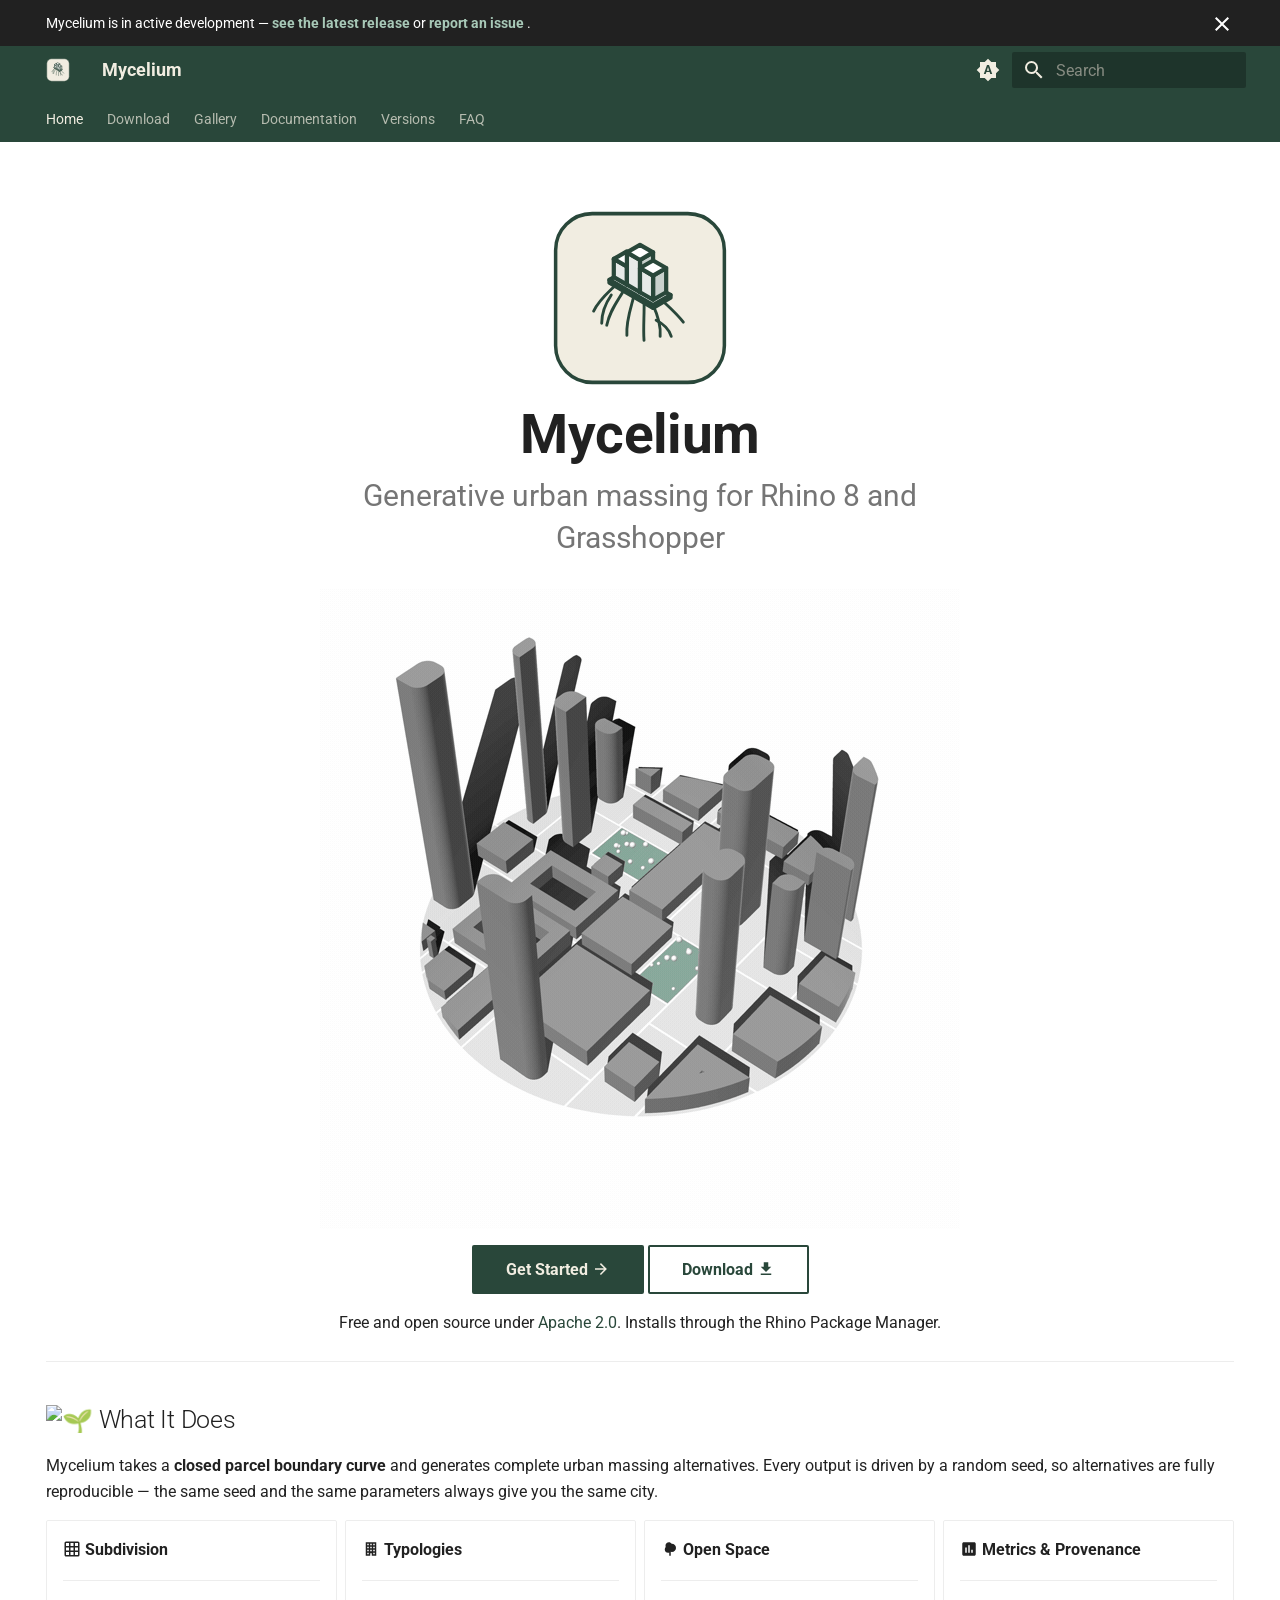
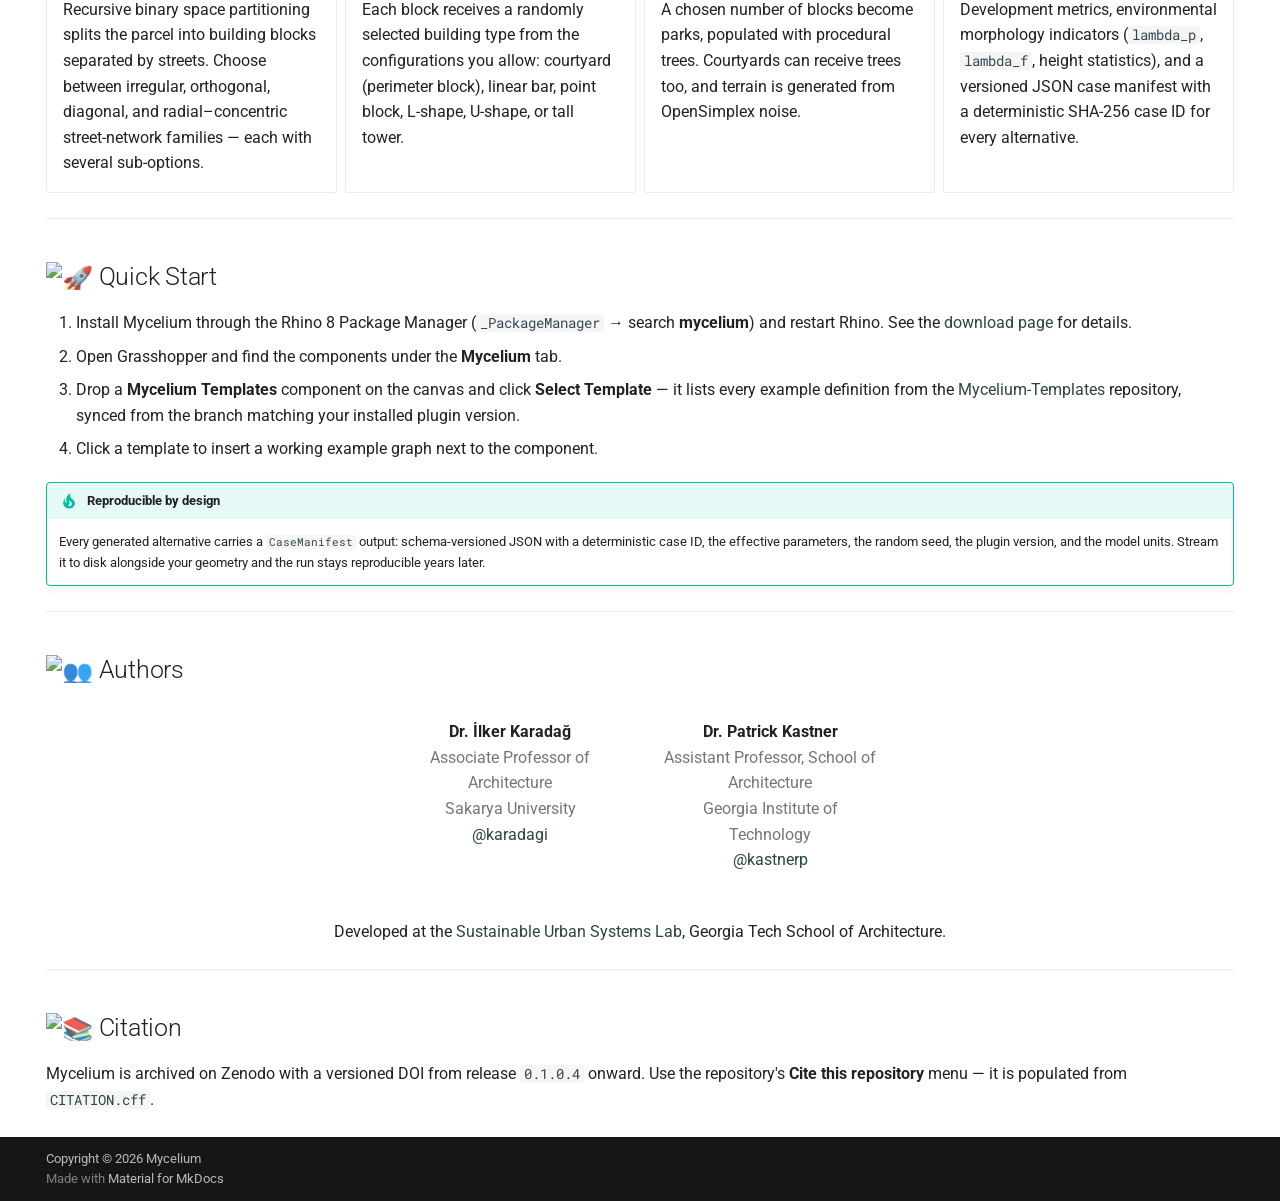
==== commit 9105986e: "Deployed 6566edf with MkDocs version: 1.6.1" ====
--- a/index.html
+++ b/index.html
@@ -8,6 +8,6 @@
             body[data-md-color-scheme="slate"] .gdesc-inner { background: var(--md-default-bg-color); }
             body[data-md-color-scheme="slate"] .gslide-title { color: var(--md-default-fg-color); }
             body[data-md-color-scheme="slate"] .gslide-desc { color: var(--md-default-fg-color); }
-        </style></head> <body dir=ltr data-md-color-scheme=default data-md-color-primary=indigo data-md-color-accent=indigo> <input class=md-toggle data-md-toggle=drawer type=checkbox id=__drawer autocomplete=off> <input class=md-toggle data-md-toggle=search type=checkbox id=__search autocomplete=off> <label class=md-overlay for=__drawer></label> <div data-md-component=skip> <a href=#mycelium class=md-skip> Skip to content </a> </div> <div data-md-component=announce> <aside class=md-banner> <div class="md-banner__inner md-grid md-typeset"> <button class="md-banner__button md-icon" aria-label="Don't show this again"> <svg xmlns=http://www.w3.org/2000/svg viewbox="0 0 24 24"><path d="M19 6.41 17.59 5 12 10.59 6.41 5 5 6.41 10.59 12 5 17.59 6.41 19 12 13.41 17.59 19 19 17.59 13.41 12z"></path></svg> </button> Mycelium is in active development — <a href=https://github.com/MyceliumGH-Dev/Mycelium/releases aria-label="See the latest Mycelium releases on GitHub"> <strong>see the latest release</strong> </a> or <a href=https://github.com/MyceliumGH-Dev/Mycelium/issues aria-label="Report an issue on GitHub"> <strong>report an issue</strong> </a>. </div> <script>var el=document.querySelector("[data-md-component=announce]");if(el){var content=el.querySelector(".md-typeset");__md_hash(content.innerHTML)===__md_get("__announce")&&(el.hidden=!0)}</script> </aside> </div> <header class=md-header data-md-component=header> <nav class="md-header__inner md-grid" aria-label=Header> <a href=. title=Mycelium class="md-header__button md-logo" aria-label=Mycelium data-md-component=logo> <img src=assets/cd/favicon.svg alt=logo> </a> <label class="md-header__button md-icon" for=__drawer> <svg xmlns=http://www.w3.org/2000/svg viewbox="0 0 24 24"><path d="M3 6h18v2H3zm0 5h18v2H3zm0 5h18v2H3z"></path></svg> </label> <div class=md-header__title data-md-component=header-title> <div class=md-header__ellipsis> <div class=md-header__topic> <span class=md-ellipsis> Mycelium </span> </div> <div class=md-header__topic data-md-component=header-topic> <span class=md-ellipsis> Home </span> </div> </div> </div> <form class=md-header__option data-md-component=palette> <input class=md-option data-md-color-media=(prefers-color-scheme) data-md-color-scheme=default data-md-color-primary=indigo data-md-color-accent=indigo aria-label="Switch to light mode" type=radio name=__palette id=__palette_0> <label class="md-header__button md-icon" title="Switch to light mode" for=__palette_1 hidden> <svg xmlns=http://www.w3.org/2000/svg viewbox="0 0 24 24"><path d="m14.3 16-.7-2h-3.2l-.7 2H7.8L11 7h2l3.2 9zM20 8.69V4h-4.69L12 .69 8.69 4H4v4.69L.69 12 4 15.31V20h4.69L12 23.31 15.31 20H20v-4.69L23.31 12zm-9.15 3.96h2.3L12 9z"></path></svg> </label> <input class=md-option data-md-color-media="(prefers-color-scheme: light)" data-md-color-scheme=default data-md-color-primary=custom data-md-color-accent=custom aria-label="Switch to dark mode" type=radio name=__palette id=__palette_1> <label class="md-header__button md-icon" title="Switch to dark mode" for=__palette_2 hidden> <svg xmlns=http://www.w3.org/2000/svg viewbox="0 0 24 24"><path d="M17 7H7a5 5 0 0 0-5 5 5 5 0 0 0 5 5h10a5 5 0 0 0 5-5 5 5 0 0 0-5-5m0 8a3 3 0 0 1-3-3 3 3 0 0 1 3-3 3 3 0 0 1 3 3 3 3 0 0 1-3 3"></path></svg> </label> <input class=md-option data-md-color-media="(prefers-color-scheme: dark)" data-md-color-scheme=slate data-md-color-primary=custom data-md-color-accent=custom aria-label="Switch to system preference" type=radio name=__palette id=__palette_2> <label class="md-header__button md-icon" title="Switch to system preference" for=__palette_0 hidden> <svg xmlns=http://www.w3.org/2000/svg viewbox="0 0 24 24"><path d="M17 7H7a5 5 0 0 0-5 5 5 5 0 0 0 5 5h10a5 5 0 0 0 5-5 5 5 0 0 0-5-5M7 15a3 3 0 0 1-3-3 3 3 0 0 1 3-3 3 3 0 0 1 3 3 3 3 0 0 1-3 3"></path></svg> </label> </form> <script>var palette=__md_get("__palette");if(palette&&palette.color){if("(prefers-color-scheme)"===palette.color.media){var media=matchMedia("(prefers-color-scheme: light)"),input=document.querySelector(media.matches?"[data-md-color-media='(prefers-color-scheme: light)']":"[data-md-color-media='(prefers-color-scheme: dark)']");palette.color.media=input.getAttribute("data-md-color-media"),palette.color.scheme=input.getAttribute("data-md-color-scheme"),palette.color.primary=input.getAttribute("data-md-color-primary"),palette.color.accent=input.getAttribute("data-md-color-accent")}for(var[key,value]of Object.entries(palette.color))document.body.setAttribute("data-md-color-"+key,value)}</script> <label class="md-header__button md-icon" for=__search> <svg xmlns=http://www.w3.org/2000/svg viewbox="0 0 24 24"><path d="M9.5 3A6.5 6.5 0 0 1 16 9.5c0 1.61-.59 3.09-1.56 4.23l.27.27h.79l5 5-1.5 1.5-5-5v-.79l-.27-.27A6.52 6.52 0 0 1 9.5 16 6.5 6.5 0 0 1 3 9.5 6.5 6.5 0 0 1 9.5 3m0 2C7 5 5 7 5 9.5S7 14 9.5 14 14 12 14 9.5 12 5 9.5 5"></path></svg> </label> <div class=md-search data-md-component=search role=dialog> <label class=md-search__overlay for=__search></label> <div class=md-search__inner role=search> <form class=md-search__form name=search> <input type=text class=md-search__input name=query aria-label=Search placeholder=Search autocapitalize=off autocorrect=off autocomplete=off spellcheck=false data-md-component=search-query required> <label class="md-search__icon md-icon" for=__search> <svg xmlns=http://www.w3.org/2000/svg viewbox="0 0 24 24"><path d="M9.5 3A6.5 6.5 0 0 1 16 9.5c0 1.61-.59 3.09-1.56 4.23l.27.27h.79l5 5-1.5 1.5-5-5v-.79l-.27-.27A6.52 6.52 0 0 1 9.5 16 6.5 6.5 0 0 1 3 9.5 6.5 6.5 0 0 1 9.5 3m0 2C7 5 5 7 5 9.5S7 14 9.5 14 14 12 14 9.5 12 5 9.5 5"></path></svg> <svg xmlns=http://www.w3.org/2000/svg viewbox="0 0 24 24"><path d="M20 11v2H8l5.5 5.5-1.42 1.42L4.16 12l7.92-7.92L13.5 5.5 8 11z"></path></svg> </label> <nav class=md-search__options aria-label=Search> <a href=javascript:void(0) class="md-search__icon md-icon" title=Share aria-label=Share data-clipboard data-clipboard-text data-md-component=search-share tabindex=-1> <svg xmlns=http://www.w3.org/2000/svg viewbox="0 0 24 24"><path d="M18 16.08c-.76 0-1.44.3-1.96.77L8.91 12.7c.05-.23.09-.46.09-.7s-.04-.47-.09-.7l7.05-4.11c.54.5 1.25.81 2.04.81a3 3 0 0 0 3-3 3 3 0 0 0-3-3 3 3 0 0 0-3 3c0 .24.04.47.09.7L8.04 9.81C7.5 9.31 6.79 9 6 9a3 3 0 0 0-3 3 3 3 0 0 0 3 3c.79 0 1.5-.31 2.04-.81l7.12 4.15c-.05.21-.08.43-.08.66 0 1.61 1.31 2.91 2.92 2.91s2.92-1.3 2.92-2.91A2.92 2.92 0 0 0 18 16.08"></path></svg> </a> <button type=reset class="md-search__icon md-icon" title=Clear aria-label=Clear tabindex=-1> <svg xmlns=http://www.w3.org/2000/svg viewbox="0 0 24 24"><path d="M19 6.41 17.59 5 12 10.59 6.41 5 5 6.41 10.59 12 5 17.59 6.41 19 12 13.41 17.59 19 19 17.59 13.41 12z"></path></svg> </button> </nav> <div class=md-search__suggest data-md-component=search-suggest></div> </form> <div class=md-search__output> <div class=md-search__scrollwrap tabindex=0 data-md-scrollfix> <div class=md-search-result data-md-component=search-result> <div class=md-search-result__meta> Initializing search </div> <ol class=md-search-result__list role=presentation></ol> </div> </div> </div> </div> </div> </nav> </header> <div class=md-container data-md-component=container> <nav class=md-tabs aria-label=Tabs data-md-component=tabs> <div class=md-grid> <ul class=md-tabs__list> <li class="md-tabs__item md-tabs__item--active"> <a href=. class=md-tabs__link> Home </a> </li> <li class=md-tabs__item> <a href=download/ class=md-tabs__link> Download </a> </li> <li class=md-tabs__item> <a href=gallery/ class=md-tabs__link> Gallery </a> </li> <li class=md-tabs__item> <a href=https://mycelium-gh-docs.netlify.app class=md-tabs__link> Documentation </a> </li> <li class=md-tabs__item> <a href=versions/ class=md-tabs__link> Versions </a> </li> <li class=md-tabs__item> <a href=faq/ class=md-tabs__link> Faq </a> </li> </ul> </div> </nav> <main class=md-main data-md-component=main> <div class="md-main__inner md-grid"> <div class="md-sidebar md-sidebar--primary" data-md-component=sidebar data-md-type=navigation hidden> <div class=md-sidebar__scrollwrap> <div class=md-sidebar__inner> <nav class="md-nav md-nav--primary md-nav--lifted" aria-label=Navigation data-md-level=0> <label class=md-nav__title for=__drawer> <a href=. title=Mycelium class="md-nav__button md-logo" aria-label=Mycelium data-md-component=logo> <img src=assets/cd/favicon.svg alt=logo> </a> Mycelium </label> <ul class=md-nav__list data-md-scrollfix> <li class="md-nav__item md-nav__item--active"> <input class="md-nav__toggle md-toggle" type=checkbox id=__toc> <label class="md-nav__link md-nav__link--active" for=__toc> <span class=md-ellipsis> Home </span> <span class="md-nav__icon md-icon"></span> </label> <a href=. class="md-nav__link md-nav__link--active"> <span class=md-ellipsis> Home </span> </a> <nav class="md-nav md-nav--secondary" aria-label="Table of contents"> <label class=md-nav__title for=__toc> <span class="md-nav__icon md-icon"></span> Table of contents </label> <ul class=md-nav__list data-md-component=toc data-md-scrollfix> <li class=md-nav__item> <a href=#what-it-does class=md-nav__link> <span class=md-ellipsis> What It Does </span> </a> </li> <li class=md-nav__item> <a href=#how-it-works class=md-nav__link> <span class=md-ellipsis> How It Works </span> </a> </li> <li class=md-nav__item> <a href=#quick-start class=md-nav__link> <span class=md-ellipsis> Quick Start </span> </a> </li> <li class=md-nav__item> <a href=#authors class=md-nav__link> <span class=md-ellipsis> Authors </span> </a> </li> <li class=md-nav__item> <a href=#citation class=md-nav__link> <span class=md-ellipsis> Citation </span> </a> </li> </ul> </nav> </li> <li class=md-nav__item> <a href=download/ class=md-nav__link> <span class=md-ellipsis> Download </span> </a> </li> <li class=md-nav__item> <a href=gallery/ class=md-nav__link> <span class=md-ellipsis> Gallery </span> </a> </li> <li class=md-nav__item> <a href=https://mycelium-gh-docs.netlify.app class=md-nav__link> <span class=md-ellipsis> Documentation </span> </a> </li> <li class=md-nav__item> <a href=versions/ class=md-nav__link> <span class=md-ellipsis> Versions </span> </a> </li> <li class=md-nav__item> <a href=faq/ class=md-nav__link> <span class=md-ellipsis> Faq </span> </a> </li> </ul> </nav> </div> </div> </div> <div class="md-sidebar md-sidebar--secondary" data-md-component=sidebar data-md-type=toc hidden> <div class=md-sidebar__scrollwrap> <div class=md-sidebar__inner> <nav class="md-nav md-nav--secondary" aria-label="Table of contents"> <label class=md-nav__title for=__toc> <span class="md-nav__icon md-icon"></span> Table of contents </label> <ul class=md-nav__list data-md-component=toc data-md-scrollfix> <li class=md-nav__item> <a href=#what-it-does class=md-nav__link> <span class=md-ellipsis> What It Does </span> </a> </li> <li class=md-nav__item> <a href=#how-it-works class=md-nav__link> <span class=md-ellipsis> How It Works </span> </a> </li> <li class=md-nav__item> <a href=#quick-start class=md-nav__link> <span class=md-ellipsis> Quick Start </span> </a> </li> <li class=md-nav__item> <a href=#authors class=md-nav__link> <span class=md-ellipsis> Authors </span> </a> </li> <li class=md-nav__item> <a href=#citation class=md-nav__link> <span class=md-ellipsis> Citation </span> </a> </li> </ul> </nav> </div> </div> </div> <div class=md-content data-md-component=content> <article class="md-content__inner md-typeset"> <h1 class=sr-only id=mycelium>Mycelium</h1> <figure class=hero-logo> <img alt=Mycelium class="skip-lightbox hero-logo__image" src=assets/cd/logo.svg width=180> </figure> <p class=hero-tagline> Generative urban massing for Rhino&nbsp;8 and Grasshopper </p> <p><img alt="Sample massing outputs" class="skip-lightbox center" src=assets/images/samples.gif></p> <div align=center> <p><a aria-label="Get started with the Mycelium documentation" class="md-button md-button--primary" href=https://mycelium-gh-docs.netlify.app>Get Started <span class=twemoji><svg xmlns=http://www.w3.org/2000/svg viewbox="0 0 24 24"><path d="M4 11v2h12l-5.5 5.5 1.42 1.42L19.84 12l-7.92-7.92L10.5 5.5 16 11z"></path></svg></span></a> <a class=md-button href=download/ aria-label="Download Mycelium">Download <span class=twemoji><svg xmlns=http://www.w3.org/2000/svg viewbox="0 0 24 24"><path d="M5 20h14v-2H5m14-9h-4V3H9v6H5l7 7z"></path></svg></span></a></p> </div> <p class=center-text style="margin-top: 0.75rem;"> Free and open source under <a href=https://github.com/MyceliumGH-Dev/Mycelium/blob/dev/LICENSE aria-label="Read the Apache 2.0 license">Apache&nbsp;2.0</a>. Installs through the Rhino Package Manager. </p> <hr> <h2 id=what-it-does><img alt=🌱 aria-hidden=true class=twemoji src=https://cdn.jsdelivr.net/gh/jdecked/twemoji@16.0.1/assets/svg/1f331.svg title=:seedling:> What It Does</h2> <p>Mycelium takes a <strong>closed parcel boundary curve</strong> and generates complete urban massing alternatives. Every output is driven by a random seed, so alternatives are fully reproducible — the same seed and the same parameters always give you the same city.</p> <div class="grid cards cards--four"> <ul> <li> <p><strong><span class=twemoji><svg xmlns=http://www.w3.org/2000/svg viewbox="0 0 24 24"><path d="M10 4v4h4V4zm6 0v4h4V4zm0 6v4h4v-4zm0 6v4h4v-4zm-2 4v-4h-4v4zm-6 0v-4H4v4zm0-6v-4H4v4zm0-6V4H4v4zm2 6h4v-4h-4zM4 2h16a2 2 0 0 1 2 2v16a2 2 0 0 1-2 2H4c-1.08 0-2-.9-2-2V4a2 2 0 0 1 2-2"></path></svg></span> Subdivision</strong></p> <hr> <p>Recursive binary space partitioning splits the parcel into building blocks separated by streets. Choose between irregular, orthogonal, diagonal, and radial–concentric street-network families — each with several sub-options.</p> </li> <li> <p><strong><span class=twemoji><svg xmlns=http://www.w3.org/2000/svg viewbox="0 0 24 24"><path d="M5 3v18h6v-3.5h2V21h6V3zm2 2h2v2H7zm4 0h2v2h-2zm4 0h2v2h-2zM7 9h2v2H7zm4 0h2v2h-2zm4 0h2v2h-2zm-8 4h2v2H7zm4 0h2v2h-2zm4 0h2v2h-2zm-8 4h2v2H7zm8 0h2v2h-2z"></path></svg></span> Typologies</strong></p> <hr> <p>Each block receives a randomly selected building type from the configurations you allow: courtyard (perimeter block), linear bar, point block, L-shape, U-shape, or tall tower.</p> </li> <li> <p><strong><span class=twemoji><svg xmlns=http://www.w3.org/2000/svg viewbox="0 0 24 24"><path d="M11 21v-4.26c-.47.17-.97.26-1.5.26C7 17 5 15 5 12.5c0-1.27.5-2.41 1.36-3.23C6.13 8.73 6 8.13 6 7.5 6 5 8 3 10.5 3c1.56 0 2.94.8 3.75 2h.25a5.5 5.5 0 0 1 5.5 5.5 5.5 5.5 0 0 1-5.5 5.5q-.75 0-1.5-.21V21z"></path></svg></span> Open Space</strong></p> <hr> <p>A chosen number of blocks become parks, populated with procedural trees. Courtyards can receive trees too, and terrain is generated from OpenSimplex noise.</p> </li> <li> <p><strong><span class=twemoji><svg xmlns=http://www.w3.org/2000/svg viewbox="0 0 24 24"><path d="M19 3H5c-1.1 0-2 .9-2 2v14c0 1.1.9 2 2 2h14c1.1 0 2-.9 2-2V5c0-1.1-.9-2-2-2M9 17H7v-7h2zm4 0h-2V7h2zm4 0h-2v-4h2z"></path></svg></span> Metrics &amp; Provenance</strong></p> <hr> <p>Development metrics, environmental morphology indicators (<code>lambda_p</code>, <code>lambda_f</code>, height statistics), and a versioned JSON case manifest with a deterministic SHA-256 case ID for every alternative.</p> </li> </ul> </div> <hr> <h2 id=how-it-works><img alt=⚙ aria-hidden=true class=twemoji src=https://cdn.jsdelivr.net/gh/jdecked/twemoji@16.0.1/assets/svg/2699.svg title=:gear:> How It Works</h2> <p><a class=glightbox data-type=image data-width=auto data-height=auto href=assets/images/algorithm.jpeg data-desc-position=bottom><img alt="Algorithm overview" loading=lazy src=assets/images/algorithm.jpeg></a></p> <hr> <h2 id=quick-start><img alt=🚀 aria-hidden=true class=twemoji src=https://cdn.jsdelivr.net/gh/jdecked/twemoji@16.0.1/assets/svg/1f680.svg title=:rocket:> Quick Start</h2> <ol> <li>Install Mycelium through the Rhino&nbsp;8 Package Manager (<code>_PackageManager</code> → search <strong>mycelium</strong>) and restart Rhino. See the <a href=download/ >download page</a> for details.</li> <li>Open Grasshopper and find the components under the <strong>Mycelium</strong> tab.</li> <li>Drop a <strong>Mycelium Templates</strong> component on the canvas and click <strong>Select Template</strong> — it lists every example definition from the <a href=https://github.com/MyceliumGH-Dev/Mycelium-Templates>Mycelium-Templates</a> repository, synced from the branch matching your installed plugin version.</li> <li>Click a template to insert a working example graph next to the component.</li> </ol> <div class="admonition tip"> <p class=admonition-title>Reproducible by design</p> <p>Every generated alternative carries a <code>CaseManifest</code> output: schema-versioned JSON with a deterministic case ID, the effective parameters, the random seed, the plugin version, and the model units. Stream it to disk alongside your geometry and the run stays reproducible years later.</p> </div> <hr> <h2 id=authors><img alt=👥 aria-hidden=true class=twemoji src=https://cdn.jsdelivr.net/gh/jdecked/twemoji@16.0.1/assets/svg/1f465.svg title=:busts_in_silhouette:> Authors</h2> <div class=mdx-users> <div class=mdx-users__testimonial> <p><strong>Dr. İlker Karadağ</strong><br> <span class=faint>Associate Professor of Architecture<br>Sakarya University</span><br> <a href=https://github.com/karadagi>@karadagi</a></p> </div> <div class=mdx-users__testimonial> <p><strong>Dr. Patrick Kastner</strong><br> <span class=faint>Assistant Professor, School of Architecture<br>Georgia Institute of Technology</span><br> <a href=https://github.com/kastnerp>@kastnerp</a></p> </div> </div> <p class=center-text style="margin-top: 1.5rem;"> Developed at the <a href=https://github.com/SustainableUrbanSystemsLab>Sustainable Urban Systems Lab</a>, Georgia Tech School of Architecture. </p> <hr> <h2 id=citation><img alt=📚 aria-hidden=true class=twemoji src=https://cdn.jsdelivr.net/gh/jdecked/twemoji@16.0.1/assets/svg/1f4da.svg title=:books:> Citation</h2> <p>Mycelium is archived on Zenodo with a versioned DOI from release <code>0.1.0.4</code> onward. Use the repository's <strong>Cite this repository</strong> menu — it is populated from <a href=https://github.com/MyceliumGH-Dev/Mycelium/blob/dev/CITATION.cff><code>CITATION.cff</code></a>.</p> </article> </div> <script>var target=document.getElementById(location.hash.slice(1));target&&target.name&&(target.checked=target.name.startsWith("__tabbed_"))</script> </div> <button type=button class="md-top md-icon" data-md-component=top hidden> <svg xmlns=http://www.w3.org/2000/svg viewbox="0 0 24 24"><path d="M13 20h-2V8l-5.5 5.5-1.42-1.42L12 4.16l7.92 7.92-1.42 1.42L13 8z"></path></svg> Back to top </button> </main> <footer class=md-footer> <div class="md-footer-meta md-typeset"> <div class="md-footer-meta__inner md-grid"> <div class=md-copyright> <div class=md-copyright__highlight> Copyright © 2026 Mycelium </div> Made with <a href=https://squidfunk.github.io/mkdocs-material/ target=_blank rel=noopener> Material for MkDocs </a> </div> </div> </div> </footer> </div> <div class=md-dialog data-md-component=dialog> <div class="md-dialog__inner md-typeset"></div> </div> <div class=md-progress data-md-component=progress role=progressbar></div> <script id=__config type=application/json>{"annotate": null, "base": ".", "features": ["tabs", "instant", "navigation.tabs", "content.action.edit", "content.action.view", "content.code.annotate", "content.code.copy", "content.tooltips", "navigation.expand", "navigation.indexes", "navigation.instant", "navigation.instant.prefetch", "navigation.instant.progress", "navigation.sections", "navigation.tabs", "navigation.top", "navigation.path", "navigation.tracking", "search.highlight", "search.share", "search.suggest", "toc.follow", "announce.dismiss"], "search": "assets/javascripts/workers/search.2c215733.min.js", "tags": null, "translations": {"clipboard.copied": "Copied to clipboard", "clipboard.copy": "Copy to clipboard", "search.result.more.one": "1 more on this page", "search.result.more.other": "# more on this page", "search.result.none": "No matching documents", "search.result.one": "1 matching document", "search.result.other": "# matching documents", "search.result.placeholder": "Type to start searching", "search.result.term.missing": "Missing", "select.version": "Select version"}, "version": null}</script> <script src=assets/javascripts/bundle.d7400e89.min.js></script> <script src=js/timeago.min.js></script> <script src=js/timeago_mkdocs_material.js></script> <script id=init-glightbox>const lightbox = GLightbox({"touchNavigation": true, "loop": false, "zoomable": true, "draggable": true, "openEffect": "zoom", "closeEffect": "zoom", "slideEffect": "slide"});
+        </style></head> <body dir=ltr data-md-color-scheme=default data-md-color-primary=indigo data-md-color-accent=indigo> <input class=md-toggle data-md-toggle=drawer type=checkbox id=__drawer autocomplete=off> <input class=md-toggle data-md-toggle=search type=checkbox id=__search autocomplete=off> <label class=md-overlay for=__drawer></label> <div data-md-component=skip> <a href=#mycelium class=md-skip> Skip to content </a> </div> <div data-md-component=announce> <aside class=md-banner> <div class="md-banner__inner md-grid md-typeset"> <button class="md-banner__button md-icon" aria-label="Don't show this again"> <svg xmlns=http://www.w3.org/2000/svg viewbox="0 0 24 24"><path d="M19 6.41 17.59 5 12 10.59 6.41 5 5 6.41 10.59 12 5 17.59 6.41 19 12 13.41 17.59 19 19 17.59 13.41 12z"></path></svg> </button> Mycelium is in active development — <a href=https://github.com/MyceliumGH-Dev/Mycelium/releases aria-label="See the latest Mycelium releases on GitHub"> <strong>see the latest release</strong> </a> or <a href=https://github.com/MyceliumGH-Dev/Mycelium/issues aria-label="Report an issue on GitHub"> <strong>report an issue</strong> </a>. </div> <script>var el=document.querySelector("[data-md-component=announce]");if(el){var content=el.querySelector(".md-typeset");__md_hash(content.innerHTML)===__md_get("__announce")&&(el.hidden=!0)}</script> </aside> </div> <header class=md-header data-md-component=header> <nav class="md-header__inner md-grid" aria-label=Header> <a href=. title=Mycelium class="md-header__button md-logo" aria-label=Mycelium data-md-component=logo> <img src=assets/cd/favicon.svg alt=logo> </a> <label class="md-header__button md-icon" for=__drawer> <svg xmlns=http://www.w3.org/2000/svg viewbox="0 0 24 24"><path d="M3 6h18v2H3zm0 5h18v2H3zm0 5h18v2H3z"></path></svg> </label> <div class=md-header__title data-md-component=header-title> <div class=md-header__ellipsis> <div class=md-header__topic> <span class=md-ellipsis> Mycelium </span> </div> <div class=md-header__topic data-md-component=header-topic> <span class=md-ellipsis> Home </span> </div> </div> </div> <form class=md-header__option data-md-component=palette> <input class=md-option data-md-color-media=(prefers-color-scheme) data-md-color-scheme=default data-md-color-primary=indigo data-md-color-accent=indigo aria-label="Switch to light mode" type=radio name=__palette id=__palette_0> <label class="md-header__button md-icon" title="Switch to light mode" for=__palette_1 hidden> <svg xmlns=http://www.w3.org/2000/svg viewbox="0 0 24 24"><path d="m14.3 16-.7-2h-3.2l-.7 2H7.8L11 7h2l3.2 9zM20 8.69V4h-4.69L12 .69 8.69 4H4v4.69L.69 12 4 15.31V20h4.69L12 23.31 15.31 20H20v-4.69L23.31 12zm-9.15 3.96h2.3L12 9z"></path></svg> </label> <input class=md-option data-md-color-media="(prefers-color-scheme: light)" data-md-color-scheme=default data-md-color-primary=custom data-md-color-accent=custom aria-label="Switch to dark mode" type=radio name=__palette id=__palette_1> <label class="md-header__button md-icon" title="Switch to dark mode" for=__palette_2 hidden> <svg xmlns=http://www.w3.org/2000/svg viewbox="0 0 24 24"><path d="M17 7H7a5 5 0 0 0-5 5 5 5 0 0 0 5 5h10a5 5 0 0 0 5-5 5 5 0 0 0-5-5m0 8a3 3 0 0 1-3-3 3 3 0 0 1 3-3 3 3 0 0 1 3 3 3 3 0 0 1-3 3"></path></svg> </label> <input class=md-option data-md-color-media="(prefers-color-scheme: dark)" data-md-color-scheme=slate data-md-color-primary=custom data-md-color-accent=custom aria-label="Switch to system preference" type=radio name=__palette id=__palette_2> <label class="md-header__button md-icon" title="Switch to system preference" for=__palette_0 hidden> <svg xmlns=http://www.w3.org/2000/svg viewbox="0 0 24 24"><path d="M17 7H7a5 5 0 0 0-5 5 5 5 0 0 0 5 5h10a5 5 0 0 0 5-5 5 5 0 0 0-5-5M7 15a3 3 0 0 1-3-3 3 3 0 0 1 3-3 3 3 0 0 1 3 3 3 3 0 0 1-3 3"></path></svg> </label> </form> <script>var palette=__md_get("__palette");if(palette&&palette.color){if("(prefers-color-scheme)"===palette.color.media){var media=matchMedia("(prefers-color-scheme: light)"),input=document.querySelector(media.matches?"[data-md-color-media='(prefers-color-scheme: light)']":"[data-md-color-media='(prefers-color-scheme: dark)']");palette.color.media=input.getAttribute("data-md-color-media"),palette.color.scheme=input.getAttribute("data-md-color-scheme"),palette.color.primary=input.getAttribute("data-md-color-primary"),palette.color.accent=input.getAttribute("data-md-color-accent")}for(var[key,value]of Object.entries(palette.color))document.body.setAttribute("data-md-color-"+key,value)}</script> <label class="md-header__button md-icon" for=__search> <svg xmlns=http://www.w3.org/2000/svg viewbox="0 0 24 24"><path d="M9.5 3A6.5 6.5 0 0 1 16 9.5c0 1.61-.59 3.09-1.56 4.23l.27.27h.79l5 5-1.5 1.5-5-5v-.79l-.27-.27A6.52 6.52 0 0 1 9.5 16 6.5 6.5 0 0 1 3 9.5 6.5 6.5 0 0 1 9.5 3m0 2C7 5 5 7 5 9.5S7 14 9.5 14 14 12 14 9.5 12 5 9.5 5"></path></svg> </label> <div class=md-search data-md-component=search role=dialog> <label class=md-search__overlay for=__search></label> <div class=md-search__inner role=search> <form class=md-search__form name=search> <input type=text class=md-search__input name=query aria-label=Search placeholder=Search autocapitalize=off autocorrect=off autocomplete=off spellcheck=false data-md-component=search-query required> <label class="md-search__icon md-icon" for=__search> <svg xmlns=http://www.w3.org/2000/svg viewbox="0 0 24 24"><path d="M9.5 3A6.5 6.5 0 0 1 16 9.5c0 1.61-.59 3.09-1.56 4.23l.27.27h.79l5 5-1.5 1.5-5-5v-.79l-.27-.27A6.52 6.52 0 0 1 9.5 16 6.5 6.5 0 0 1 3 9.5 6.5 6.5 0 0 1 9.5 3m0 2C7 5 5 7 5 9.5S7 14 9.5 14 14 12 14 9.5 12 5 9.5 5"></path></svg> <svg xmlns=http://www.w3.org/2000/svg viewbox="0 0 24 24"><path d="M20 11v2H8l5.5 5.5-1.42 1.42L4.16 12l7.92-7.92L13.5 5.5 8 11z"></path></svg> </label> <nav class=md-search__options aria-label=Search> <a href=javascript:void(0) class="md-search__icon md-icon" title=Share aria-label=Share data-clipboard data-clipboard-text data-md-component=search-share tabindex=-1> <svg xmlns=http://www.w3.org/2000/svg viewbox="0 0 24 24"><path d="M18 16.08c-.76 0-1.44.3-1.96.77L8.91 12.7c.05-.23.09-.46.09-.7s-.04-.47-.09-.7l7.05-4.11c.54.5 1.25.81 2.04.81a3 3 0 0 0 3-3 3 3 0 0 0-3-3 3 3 0 0 0-3 3c0 .24.04.47.09.7L8.04 9.81C7.5 9.31 6.79 9 6 9a3 3 0 0 0-3 3 3 3 0 0 0 3 3c.79 0 1.5-.31 2.04-.81l7.12 4.15c-.05.21-.08.43-.08.66 0 1.61 1.31 2.91 2.92 2.91s2.92-1.3 2.92-2.91A2.92 2.92 0 0 0 18 16.08"></path></svg> </a> <button type=reset class="md-search__icon md-icon" title=Clear aria-label=Clear tabindex=-1> <svg xmlns=http://www.w3.org/2000/svg viewbox="0 0 24 24"><path d="M19 6.41 17.59 5 12 10.59 6.41 5 5 6.41 10.59 12 5 17.59 6.41 19 12 13.41 17.59 19 19 17.59 13.41 12z"></path></svg> </button> </nav> <div class=md-search__suggest data-md-component=search-suggest></div> </form> <div class=md-search__output> <div class=md-search__scrollwrap tabindex=0 data-md-scrollfix> <div class=md-search-result data-md-component=search-result> <div class=md-search-result__meta> Initializing search </div> <ol class=md-search-result__list role=presentation></ol> </div> </div> </div> </div> </div> </nav> </header> <div class=md-container data-md-component=container> <nav class=md-tabs aria-label=Tabs data-md-component=tabs> <div class=md-grid> <ul class=md-tabs__list> <li class="md-tabs__item md-tabs__item--active"> <a href=. class=md-tabs__link> Home </a> </li> <li class=md-tabs__item> <a href=download/ class=md-tabs__link> Download </a> </li> <li class=md-tabs__item> <a href=gallery/ class=md-tabs__link> Gallery </a> </li> <li class=md-tabs__item> <a href=https://mycelium-gh-docs.netlify.app class=md-tabs__link> Documentation </a> </li> <li class=md-tabs__item> <a href=versions/ class=md-tabs__link> Versions </a> </li> <li class=md-tabs__item> <a href=faq/ class=md-tabs__link> Faq </a> </li> </ul> </div> </nav> <main class=md-main data-md-component=main> <div class="md-main__inner md-grid"> <div class="md-sidebar md-sidebar--primary" data-md-component=sidebar data-md-type=navigation hidden> <div class=md-sidebar__scrollwrap> <div class=md-sidebar__inner> <nav class="md-nav md-nav--primary md-nav--lifted" aria-label=Navigation data-md-level=0> <label class=md-nav__title for=__drawer> <a href=. title=Mycelium class="md-nav__button md-logo" aria-label=Mycelium data-md-component=logo> <img src=assets/cd/favicon.svg alt=logo> </a> Mycelium </label> <ul class=md-nav__list data-md-scrollfix> <li class="md-nav__item md-nav__item--active"> <input class="md-nav__toggle md-toggle" type=checkbox id=__toc> <label class="md-nav__link md-nav__link--active" for=__toc> <span class=md-ellipsis> Home </span> <span class="md-nav__icon md-icon"></span> </label> <a href=. class="md-nav__link md-nav__link--active"> <span class=md-ellipsis> Home </span> </a> <nav class="md-nav md-nav--secondary" aria-label="Table of contents"> <label class=md-nav__title for=__toc> <span class="md-nav__icon md-icon"></span> Table of contents </label> <ul class=md-nav__list data-md-component=toc data-md-scrollfix> <li class=md-nav__item> <a href=#what-it-does class=md-nav__link> <span class=md-ellipsis> What It Does </span> </a> </li> <li class=md-nav__item> <a href=#quick-start class=md-nav__link> <span class=md-ellipsis> Quick Start </span> </a> </li> <li class=md-nav__item> <a href=#authors class=md-nav__link> <span class=md-ellipsis> Authors </span> </a> </li> <li class=md-nav__item> <a href=#citation class=md-nav__link> <span class=md-ellipsis> Citation </span> </a> </li> </ul> </nav> </li> <li class=md-nav__item> <a href=download/ class=md-nav__link> <span class=md-ellipsis> Download </span> </a> </li> <li class=md-nav__item> <a href=gallery/ class=md-nav__link> <span class=md-ellipsis> Gallery </span> </a> </li> <li class=md-nav__item> <a href=https://mycelium-gh-docs.netlify.app class=md-nav__link> <span class=md-ellipsis> Documentation </span> </a> </li> <li class=md-nav__item> <a href=versions/ class=md-nav__link> <span class=md-ellipsis> Versions </span> </a> </li> <li class=md-nav__item> <a href=faq/ class=md-nav__link> <span class=md-ellipsis> Faq </span> </a> </li> </ul> </nav> </div> </div> </div> <div class="md-sidebar md-sidebar--secondary" data-md-component=sidebar data-md-type=toc hidden> <div class=md-sidebar__scrollwrap> <div class=md-sidebar__inner> <nav class="md-nav md-nav--secondary" aria-label="Table of contents"> <label class=md-nav__title for=__toc> <span class="md-nav__icon md-icon"></span> Table of contents </label> <ul class=md-nav__list data-md-component=toc data-md-scrollfix> <li class=md-nav__item> <a href=#what-it-does class=md-nav__link> <span class=md-ellipsis> What It Does </span> </a> </li> <li class=md-nav__item> <a href=#quick-start class=md-nav__link> <span class=md-ellipsis> Quick Start </span> </a> </li> <li class=md-nav__item> <a href=#authors class=md-nav__link> <span class=md-ellipsis> Authors </span> </a> </li> <li class=md-nav__item> <a href=#citation class=md-nav__link> <span class=md-ellipsis> Citation </span> </a> </li> </ul> </nav> </div> </div> </div> <div class=md-content data-md-component=content> <article class="md-content__inner md-typeset"> <figure class=hero-logo> <img alt=Mycelium class="skip-lightbox hero-logo__image" src=assets/cd/logo.svg width=180> </figure> <h1 class=hero-title id=mycelium>Mycelium</h1> <p class=hero-tagline> Generative urban massing for Rhino&nbsp;8 and Grasshopper </p> <p><img alt="Sample massing outputs" class="skip-lightbox center" src=assets/images/samples.gif></p> <div align=center> <p><a aria-label="Get started with the Mycelium documentation" class="md-button md-button--primary" href=https://mycelium-gh-docs.netlify.app>Get Started <span class=twemoji><svg xmlns=http://www.w3.org/2000/svg viewbox="0 0 24 24"><path d="M4 11v2h12l-5.5 5.5 1.42 1.42L19.84 12l-7.92-7.92L10.5 5.5 16 11z"></path></svg></span></a> <a class=md-button href=download/ aria-label="Download Mycelium">Download <span class=twemoji><svg xmlns=http://www.w3.org/2000/svg viewbox="0 0 24 24"><path d="M5 20h14v-2H5m14-9h-4V3H9v6H5l7 7z"></path></svg></span></a></p> </div> <p class=center-text style="margin-top: 0.75rem;"> Free and open source under <a href=https://github.com/MyceliumGH-Dev/Mycelium/blob/dev/LICENSE aria-label="Read the Apache 2.0 license">Apache&nbsp;2.0</a>. Installs through the Rhino Package Manager. </p> <hr> <h2 id=what-it-does><img alt=🌱 aria-hidden=true class=twemoji src=https://cdn.jsdelivr.net/gh/jdecked/twemoji@16.0.1/assets/svg/1f331.svg title=:seedling:> What It Does</h2> <p>Mycelium takes a <strong>closed parcel boundary curve</strong> and generates complete urban massing alternatives. Every output is driven by a random seed, so alternatives are fully reproducible — the same seed and the same parameters always give you the same city.</p> <div class="grid cards cards--four"> <ul> <li> <p><strong><span class=twemoji><svg xmlns=http://www.w3.org/2000/svg viewbox="0 0 24 24"><path d="M10 4v4h4V4zm6 0v4h4V4zm0 6v4h4v-4zm0 6v4h4v-4zm-2 4v-4h-4v4zm-6 0v-4H4v4zm0-6v-4H4v4zm0-6V4H4v4zm2 6h4v-4h-4zM4 2h16a2 2 0 0 1 2 2v16a2 2 0 0 1-2 2H4c-1.08 0-2-.9-2-2V4a2 2 0 0 1 2-2"></path></svg></span> Subdivision</strong></p> <hr> <p>Recursive binary space partitioning splits the parcel into building blocks separated by streets. Choose between irregular, orthogonal, diagonal, and radial–concentric street-network families — each with several sub-options.</p> </li> <li> <p><strong><span class=twemoji><svg xmlns=http://www.w3.org/2000/svg viewbox="0 0 24 24"><path d="M5 3v18h6v-3.5h2V21h6V3zm2 2h2v2H7zm4 0h2v2h-2zm4 0h2v2h-2zM7 9h2v2H7zm4 0h2v2h-2zm4 0h2v2h-2zm-8 4h2v2H7zm4 0h2v2h-2zm4 0h2v2h-2zm-8 4h2v2H7zm8 0h2v2h-2z"></path></svg></span> Typologies</strong></p> <hr> <p>Each block receives a randomly selected building type from the configurations you allow: courtyard (perimeter block), linear bar, point block, L-shape, U-shape, or tall tower.</p> </li> <li> <p><strong><span class=twemoji><svg xmlns=http://www.w3.org/2000/svg viewbox="0 0 24 24"><path d="M11 21v-4.26c-.47.17-.97.26-1.5.26C7 17 5 15 5 12.5c0-1.27.5-2.41 1.36-3.23C6.13 8.73 6 8.13 6 7.5 6 5 8 3 10.5 3c1.56 0 2.94.8 3.75 2h.25a5.5 5.5 0 0 1 5.5 5.5 5.5 5.5 0 0 1-5.5 5.5q-.75 0-1.5-.21V21z"></path></svg></span> Open Space</strong></p> <hr> <p>A chosen number of blocks become parks, populated with procedural trees. Courtyards can receive trees too, and terrain is generated from OpenSimplex noise.</p> </li> <li> <p><strong><span class=twemoji><svg xmlns=http://www.w3.org/2000/svg viewbox="0 0 24 24"><path d="M19 3H5c-1.1 0-2 .9-2 2v14c0 1.1.9 2 2 2h14c1.1 0 2-.9 2-2V5c0-1.1-.9-2-2-2M9 17H7v-7h2zm4 0h-2V7h2zm4 0h-2v-4h2z"></path></svg></span> Metrics &amp; Provenance</strong></p> <hr> <p>Development metrics, environmental morphology indicators (<code>lambda_p</code>, <code>lambda_f</code>, height statistics), and a versioned JSON case manifest with a deterministic SHA-256 case ID for every alternative.</p> </li> </ul> </div> <hr> <h2 id=quick-start><img alt=🚀 aria-hidden=true class=twemoji src=https://cdn.jsdelivr.net/gh/jdecked/twemoji@16.0.1/assets/svg/1f680.svg title=:rocket:> Quick Start</h2> <ol> <li>Install Mycelium through the Rhino&nbsp;8 Package Manager (<code>_PackageManager</code> → search <strong>mycelium</strong>) and restart Rhino. See the <a href=download/ >download page</a> for details.</li> <li>Open Grasshopper and find the components under the <strong>Mycelium</strong> tab.</li> <li>Drop a <strong>Mycelium Templates</strong> component on the canvas and click <strong>Select Template</strong> — it lists every example definition from the <a href=https://github.com/MyceliumGH-Dev/Mycelium-Templates>Mycelium-Templates</a> repository, synced from the branch matching your installed plugin version.</li> <li>Click a template to insert a working example graph next to the component.</li> </ol> <div class="admonition tip"> <p class=admonition-title>Reproducible by design</p> <p>Every generated alternative carries a <code>CaseManifest</code> output: schema-versioned JSON with a deterministic case ID, the effective parameters, the random seed, the plugin version, and the model units. Stream it to disk alongside your geometry and the run stays reproducible years later.</p> </div> <hr> <h2 id=authors><img alt=👥 aria-hidden=true class=twemoji src=https://cdn.jsdelivr.net/gh/jdecked/twemoji@16.0.1/assets/svg/1f465.svg title=:busts_in_silhouette:> Authors</h2> <div class=mdx-users> <div class=mdx-users__testimonial> <p><strong>Dr. İlker Karadağ</strong><br> <span class=faint>Associate Professor of Architecture<br>Sakarya University</span><br> <a href=https://github.com/karadagi>@karadagi</a></p> </div> <div class=mdx-users__testimonial> <p><strong>Dr. Patrick Kastner</strong><br> <span class=faint>Assistant Professor, School of Architecture<br>Georgia Institute of Technology</span><br> <a href=https://github.com/kastnerp>@kastnerp</a></p> </div> </div> <p class=center-text style="margin-top: 1.5rem;"> Developed at the <a href=https://github.com/SustainableUrbanSystemsLab>Sustainable Urban Systems Lab</a>, Georgia Tech School of Architecture. </p> <hr> <h2 id=citation><img alt=📚 aria-hidden=true class=twemoji src=https://cdn.jsdelivr.net/gh/jdecked/twemoji@16.0.1/assets/svg/1f4da.svg title=:books:> Citation</h2> <p>Mycelium is archived on Zenodo with a versioned DOI from release <code>0.1.0.4</code> onward. Use the repository's <strong>Cite this repository</strong> menu — it is populated from <a href=https://github.com/MyceliumGH-Dev/Mycelium/blob/dev/CITATION.cff><code>CITATION.cff</code></a>.</p> </article> </div> <script>var target=document.getElementById(location.hash.slice(1));target&&target.name&&(target.checked=target.name.startsWith("__tabbed_"))</script> </div> <button type=button class="md-top md-icon" data-md-component=top hidden> <svg xmlns=http://www.w3.org/2000/svg viewbox="0 0 24 24"><path d="M13 20h-2V8l-5.5 5.5-1.42-1.42L12 4.16l7.92 7.92-1.42 1.42L13 8z"></path></svg> Back to top </button> </main> <footer class=md-footer> <div class="md-footer-meta md-typeset"> <div class="md-footer-meta__inner md-grid"> <div class=md-copyright> <div class=md-copyright__highlight> Copyright © 2026 Mycelium </div> Made with <a href=https://squidfunk.github.io/mkdocs-material/ target=_blank rel=noopener> Material for MkDocs </a> </div> </div> </div> </footer> </div> <div class=md-dialog data-md-component=dialog> <div class="md-dialog__inner md-typeset"></div> </div> <div class=md-progress data-md-component=progress role=progressbar></div> <script id=__config type=application/json>{"annotate": null, "base": ".", "features": ["tabs", "instant", "navigation.tabs", "content.action.edit", "content.action.view", "content.code.annotate", "content.code.copy", "content.tooltips", "navigation.expand", "navigation.indexes", "navigation.instant", "navigation.instant.prefetch", "navigation.instant.progress", "navigation.sections", "navigation.tabs", "navigation.top", "navigation.path", "navigation.tracking", "search.highlight", "search.share", "search.suggest", "toc.follow", "announce.dismiss"], "search": "assets/javascripts/workers/search.2c215733.min.js", "tags": null, "translations": {"clipboard.copied": "Copied to clipboard", "clipboard.copy": "Copy to clipboard", "search.result.more.one": "1 more on this page", "search.result.more.other": "# more on this page", "search.result.none": "No matching documents", "search.result.one": "1 matching document", "search.result.other": "# matching documents", "search.result.placeholder": "Type to start searching", "search.result.term.missing": "Missing", "select.version": "Select version"}, "version": null}</script> <script src=assets/javascripts/bundle.d7400e89.min.js></script> <script src=js/timeago.min.js></script> <script src=js/timeago_mkdocs_material.js></script> <script id=init-glightbox>const lightbox = GLightbox({"touchNavigation": true, "loop": false, "zoomable": true, "draggable": true, "openEffect": "zoom", "closeEffect": "zoom", "slideEffect": "slide"});
 document$.subscribe(()=>{ lightbox.reload(); });
 </script></body></html>
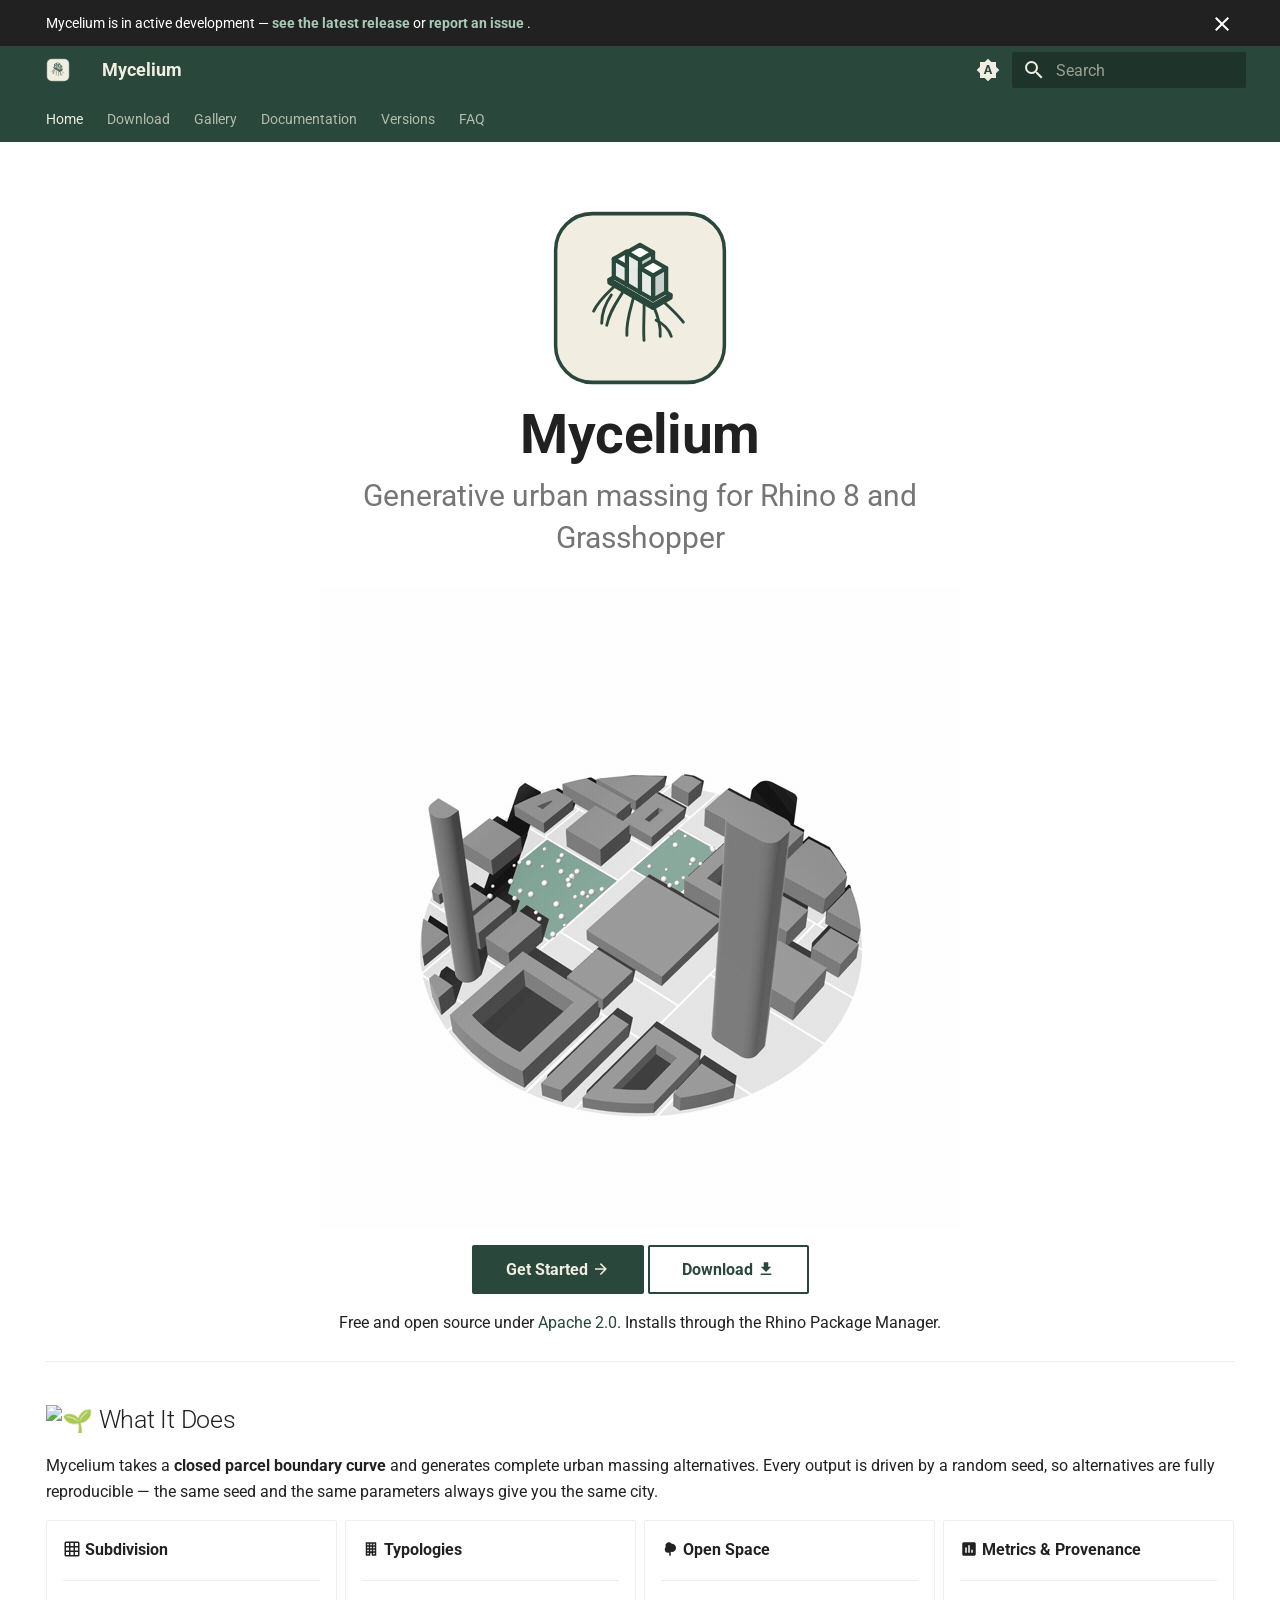
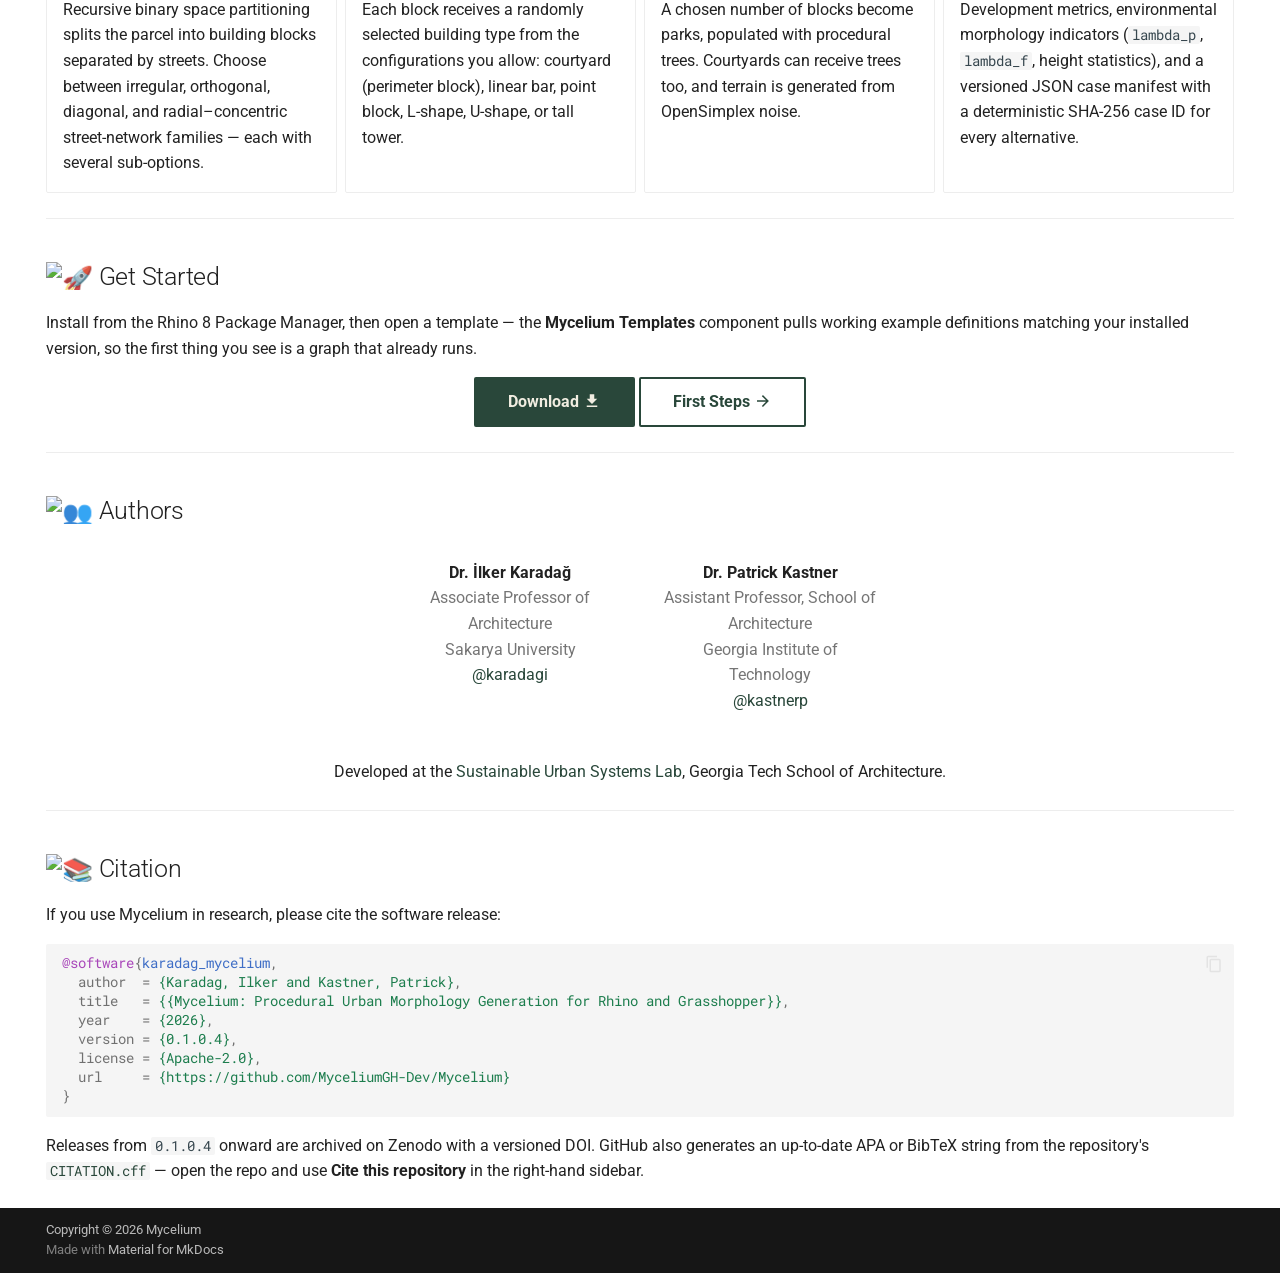
==== commit 97b34a31: "Deployed e545de7 with MkDocs version: 1.6.1" ====
--- a/index.html
+++ b/index.html
@@ -8,6 +8,14 @@
             body[data-md-color-scheme="slate"] .gdesc-inner { background: var(--md-default-bg-color); }
             body[data-md-color-scheme="slate"] .gslide-title { color: var(--md-default-fg-color); }
             body[data-md-color-scheme="slate"] .gslide-desc { color: var(--md-default-fg-color); }
-        </style></head> <body dir=ltr data-md-color-scheme=default data-md-color-primary=indigo data-md-color-accent=indigo> <input class=md-toggle data-md-toggle=drawer type=checkbox id=__drawer autocomplete=off> <input class=md-toggle data-md-toggle=search type=checkbox id=__search autocomplete=off> <label class=md-overlay for=__drawer></label> <div data-md-component=skip> <a href=#mycelium class=md-skip> Skip to content </a> </div> <div data-md-component=announce> <aside class=md-banner> <div class="md-banner__inner md-grid md-typeset"> <button class="md-banner__button md-icon" aria-label="Don't show this again"> <svg xmlns=http://www.w3.org/2000/svg viewbox="0 0 24 24"><path d="M19 6.41 17.59 5 12 10.59 6.41 5 5 6.41 10.59 12 5 17.59 6.41 19 12 13.41 17.59 19 19 17.59 13.41 12z"></path></svg> </button> Mycelium is in active development — <a href=https://github.com/MyceliumGH-Dev/Mycelium/releases aria-label="See the latest Mycelium releases on GitHub"> <strong>see the latest release</strong> </a> or <a href=https://github.com/MyceliumGH-Dev/Mycelium/issues aria-label="Report an issue on GitHub"> <strong>report an issue</strong> </a>. </div> <script>var el=document.querySelector("[data-md-component=announce]");if(el){var content=el.querySelector(".md-typeset");__md_hash(content.innerHTML)===__md_get("__announce")&&(el.hidden=!0)}</script> </aside> </div> <header class=md-header data-md-component=header> <nav class="md-header__inner md-grid" aria-label=Header> <a href=. title=Mycelium class="md-header__button md-logo" aria-label=Mycelium data-md-component=logo> <img src=assets/cd/favicon.svg alt=logo> </a> <label class="md-header__button md-icon" for=__drawer> <svg xmlns=http://www.w3.org/2000/svg viewbox="0 0 24 24"><path d="M3 6h18v2H3zm0 5h18v2H3zm0 5h18v2H3z"></path></svg> </label> <div class=md-header__title data-md-component=header-title> <div class=md-header__ellipsis> <div class=md-header__topic> <span class=md-ellipsis> Mycelium </span> </div> <div class=md-header__topic data-md-component=header-topic> <span class=md-ellipsis> Home </span> </div> </div> </div> <form class=md-header__option data-md-component=palette> <input class=md-option data-md-color-media=(prefers-color-scheme) data-md-color-scheme=default data-md-color-primary=indigo data-md-color-accent=indigo aria-label="Switch to light mode" type=radio name=__palette id=__palette_0> <label class="md-header__button md-icon" title="Switch to light mode" for=__palette_1 hidden> <svg xmlns=http://www.w3.org/2000/svg viewbox="0 0 24 24"><path d="m14.3 16-.7-2h-3.2l-.7 2H7.8L11 7h2l3.2 9zM20 8.69V4h-4.69L12 .69 8.69 4H4v4.69L.69 12 4 15.31V20h4.69L12 23.31 15.31 20H20v-4.69L23.31 12zm-9.15 3.96h2.3L12 9z"></path></svg> </label> <input class=md-option data-md-color-media="(prefers-color-scheme: light)" data-md-color-scheme=default data-md-color-primary=custom data-md-color-accent=custom aria-label="Switch to dark mode" type=radio name=__palette id=__palette_1> <label class="md-header__button md-icon" title="Switch to dark mode" for=__palette_2 hidden> <svg xmlns=http://www.w3.org/2000/svg viewbox="0 0 24 24"><path d="M17 7H7a5 5 0 0 0-5 5 5 5 0 0 0 5 5h10a5 5 0 0 0 5-5 5 5 0 0 0-5-5m0 8a3 3 0 0 1-3-3 3 3 0 0 1 3-3 3 3 0 0 1 3 3 3 3 0 0 1-3 3"></path></svg> </label> <input class=md-option data-md-color-media="(prefers-color-scheme: dark)" data-md-color-scheme=slate data-md-color-primary=custom data-md-color-accent=custom aria-label="Switch to system preference" type=radio name=__palette id=__palette_2> <label class="md-header__button md-icon" title="Switch to system preference" for=__palette_0 hidden> <svg xmlns=http://www.w3.org/2000/svg viewbox="0 0 24 24"><path d="M17 7H7a5 5 0 0 0-5 5 5 5 0 0 0 5 5h10a5 5 0 0 0 5-5 5 5 0 0 0-5-5M7 15a3 3 0 0 1-3-3 3 3 0 0 1 3-3 3 3 0 0 1 3 3 3 3 0 0 1-3 3"></path></svg> </label> </form> <script>var palette=__md_get("__palette");if(palette&&palette.color){if("(prefers-color-scheme)"===palette.color.media){var media=matchMedia("(prefers-color-scheme: light)"),input=document.querySelector(media.matches?"[data-md-color-media='(prefers-color-scheme: light)']":"[data-md-color-media='(prefers-color-scheme: dark)']");palette.color.media=input.getAttribute("data-md-color-media"),palette.color.scheme=input.getAttribute("data-md-color-scheme"),palette.color.primary=input.getAttribute("data-md-color-primary"),palette.color.accent=input.getAttribute("data-md-color-accent")}for(var[key,value]of Object.entries(palette.color))document.body.setAttribute("data-md-color-"+key,value)}</script> <label class="md-header__button md-icon" for=__search> <svg xmlns=http://www.w3.org/2000/svg viewbox="0 0 24 24"><path d="M9.5 3A6.5 6.5 0 0 1 16 9.5c0 1.61-.59 3.09-1.56 4.23l.27.27h.79l5 5-1.5 1.5-5-5v-.79l-.27-.27A6.52 6.52 0 0 1 9.5 16 6.5 6.5 0 0 1 3 9.5 6.5 6.5 0 0 1 9.5 3m0 2C7 5 5 7 5 9.5S7 14 9.5 14 14 12 14 9.5 12 5 9.5 5"></path></svg> </label> <div class=md-search data-md-component=search role=dialog> <label class=md-search__overlay for=__search></label> <div class=md-search__inner role=search> <form class=md-search__form name=search> <input type=text class=md-search__input name=query aria-label=Search placeholder=Search autocapitalize=off autocorrect=off autocomplete=off spellcheck=false data-md-component=search-query required> <label class="md-search__icon md-icon" for=__search> <svg xmlns=http://www.w3.org/2000/svg viewbox="0 0 24 24"><path d="M9.5 3A6.5 6.5 0 0 1 16 9.5c0 1.61-.59 3.09-1.56 4.23l.27.27h.79l5 5-1.5 1.5-5-5v-.79l-.27-.27A6.52 6.52 0 0 1 9.5 16 6.5 6.5 0 0 1 3 9.5 6.5 6.5 0 0 1 9.5 3m0 2C7 5 5 7 5 9.5S7 14 9.5 14 14 12 14 9.5 12 5 9.5 5"></path></svg> <svg xmlns=http://www.w3.org/2000/svg viewbox="0 0 24 24"><path d="M20 11v2H8l5.5 5.5-1.42 1.42L4.16 12l7.92-7.92L13.5 5.5 8 11z"></path></svg> </label> <nav class=md-search__options aria-label=Search> <a href=javascript:void(0) class="md-search__icon md-icon" title=Share aria-label=Share data-clipboard data-clipboard-text data-md-component=search-share tabindex=-1> <svg xmlns=http://www.w3.org/2000/svg viewbox="0 0 24 24"><path d="M18 16.08c-.76 0-1.44.3-1.96.77L8.91 12.7c.05-.23.09-.46.09-.7s-.04-.47-.09-.7l7.05-4.11c.54.5 1.25.81 2.04.81a3 3 0 0 0 3-3 3 3 0 0 0-3-3 3 3 0 0 0-3 3c0 .24.04.47.09.7L8.04 9.81C7.5 9.31 6.79 9 6 9a3 3 0 0 0-3 3 3 3 0 0 0 3 3c.79 0 1.5-.31 2.04-.81l7.12 4.15c-.05.21-.08.43-.08.66 0 1.61 1.31 2.91 2.92 2.91s2.92-1.3 2.92-2.91A2.92 2.92 0 0 0 18 16.08"></path></svg> </a> <button type=reset class="md-search__icon md-icon" title=Clear aria-label=Clear tabindex=-1> <svg xmlns=http://www.w3.org/2000/svg viewbox="0 0 24 24"><path d="M19 6.41 17.59 5 12 10.59 6.41 5 5 6.41 10.59 12 5 17.59 6.41 19 12 13.41 17.59 19 19 17.59 13.41 12z"></path></svg> </button> </nav> <div class=md-search__suggest data-md-component=search-suggest></div> </form> <div class=md-search__output> <div class=md-search__scrollwrap tabindex=0 data-md-scrollfix> <div class=md-search-result data-md-component=search-result> <div class=md-search-result__meta> Initializing search </div> <ol class=md-search-result__list role=presentation></ol> </div> </div> </div> </div> </div> </nav> </header> <div class=md-container data-md-component=container> <nav class=md-tabs aria-label=Tabs data-md-component=tabs> <div class=md-grid> <ul class=md-tabs__list> <li class="md-tabs__item md-tabs__item--active"> <a href=. class=md-tabs__link> Home </a> </li> <li class=md-tabs__item> <a href=download/ class=md-tabs__link> Download </a> </li> <li class=md-tabs__item> <a href=gallery/ class=md-tabs__link> Gallery </a> </li> <li class=md-tabs__item> <a href=https://mycelium-gh-docs.netlify.app class=md-tabs__link> Documentation </a> </li> <li class=md-tabs__item> <a href=versions/ class=md-tabs__link> Versions </a> </li> <li class=md-tabs__item> <a href=faq/ class=md-tabs__link> Faq </a> </li> </ul> </div> </nav> <main class=md-main data-md-component=main> <div class="md-main__inner md-grid"> <div class="md-sidebar md-sidebar--primary" data-md-component=sidebar data-md-type=navigation hidden> <div class=md-sidebar__scrollwrap> <div class=md-sidebar__inner> <nav class="md-nav md-nav--primary md-nav--lifted" aria-label=Navigation data-md-level=0> <label class=md-nav__title for=__drawer> <a href=. title=Mycelium class="md-nav__button md-logo" aria-label=Mycelium data-md-component=logo> <img src=assets/cd/favicon.svg alt=logo> </a> Mycelium </label> <ul class=md-nav__list data-md-scrollfix> <li class="md-nav__item md-nav__item--active"> <input class="md-nav__toggle md-toggle" type=checkbox id=__toc> <label class="md-nav__link md-nav__link--active" for=__toc> <span class=md-ellipsis> Home </span> <span class="md-nav__icon md-icon"></span> </label> <a href=. class="md-nav__link md-nav__link--active"> <span class=md-ellipsis> Home </span> </a> <nav class="md-nav md-nav--secondary" aria-label="Table of contents"> <label class=md-nav__title for=__toc> <span class="md-nav__icon md-icon"></span> Table of contents </label> <ul class=md-nav__list data-md-component=toc data-md-scrollfix> <li class=md-nav__item> <a href=#what-it-does class=md-nav__link> <span class=md-ellipsis> What It Does </span> </a> </li> <li class=md-nav__item> <a href=#quick-start class=md-nav__link> <span class=md-ellipsis> Quick Start </span> </a> </li> <li class=md-nav__item> <a href=#authors class=md-nav__link> <span class=md-ellipsis> Authors </span> </a> </li> <li class=md-nav__item> <a href=#citation class=md-nav__link> <span class=md-ellipsis> Citation </span> </a> </li> </ul> </nav> </li> <li class=md-nav__item> <a href=download/ class=md-nav__link> <span class=md-ellipsis> Download </span> </a> </li> <li class=md-nav__item> <a href=gallery/ class=md-nav__link> <span class=md-ellipsis> Gallery </span> </a> </li> <li class=md-nav__item> <a href=https://mycelium-gh-docs.netlify.app class=md-nav__link> <span class=md-ellipsis> Documentation </span> </a> </li> <li class=md-nav__item> <a href=versions/ class=md-nav__link> <span class=md-ellipsis> Versions </span> </a> </li> <li class=md-nav__item> <a href=faq/ class=md-nav__link> <span class=md-ellipsis> Faq </span> </a> </li> </ul> </nav> </div> </div> </div> <div class="md-sidebar md-sidebar--secondary" data-md-component=sidebar data-md-type=toc hidden> <div class=md-sidebar__scrollwrap> <div class=md-sidebar__inner> <nav class="md-nav md-nav--secondary" aria-label="Table of contents"> <label class=md-nav__title for=__toc> <span class="md-nav__icon md-icon"></span> Table of contents </label> <ul class=md-nav__list data-md-component=toc data-md-scrollfix> <li class=md-nav__item> <a href=#what-it-does class=md-nav__link> <span class=md-ellipsis> What It Does </span> </a> </li> <li class=md-nav__item> <a href=#quick-start class=md-nav__link> <span class=md-ellipsis> Quick Start </span> </a> </li> <li class=md-nav__item> <a href=#authors class=md-nav__link> <span class=md-ellipsis> Authors </span> </a> </li> <li class=md-nav__item> <a href=#citation class=md-nav__link> <span class=md-ellipsis> Citation </span> </a> </li> </ul> </nav> </div> </div> </div> <div class=md-content data-md-component=content> <article class="md-content__inner md-typeset"> <figure class=hero-logo> <img alt=Mycelium class="skip-lightbox hero-logo__image" src=assets/cd/logo.svg width=180> </figure> <h1 class=hero-title id=mycelium>Mycelium</h1> <p class=hero-tagline> Generative urban massing for Rhino&nbsp;8 and Grasshopper </p> <p><img alt="Sample massing outputs" class="skip-lightbox center" src=assets/images/samples.gif></p> <div align=center> <p><a aria-label="Get started with the Mycelium documentation" class="md-button md-button--primary" href=https://mycelium-gh-docs.netlify.app>Get Started <span class=twemoji><svg xmlns=http://www.w3.org/2000/svg viewbox="0 0 24 24"><path d="M4 11v2h12l-5.5 5.5 1.42 1.42L19.84 12l-7.92-7.92L10.5 5.5 16 11z"></path></svg></span></a> <a class=md-button href=download/ aria-label="Download Mycelium">Download <span class=twemoji><svg xmlns=http://www.w3.org/2000/svg viewbox="0 0 24 24"><path d="M5 20h14v-2H5m14-9h-4V3H9v6H5l7 7z"></path></svg></span></a></p> </div> <p class=center-text style="margin-top: 0.75rem;"> Free and open source under <a href=https://github.com/MyceliumGH-Dev/Mycelium/blob/dev/LICENSE aria-label="Read the Apache 2.0 license">Apache&nbsp;2.0</a>. Installs through the Rhino Package Manager. </p> <hr> <h2 id=what-it-does><img alt=🌱 aria-hidden=true class=twemoji src=https://cdn.jsdelivr.net/gh/jdecked/twemoji@16.0.1/assets/svg/1f331.svg title=:seedling:> What It Does</h2> <p>Mycelium takes a <strong>closed parcel boundary curve</strong> and generates complete urban massing alternatives. Every output is driven by a random seed, so alternatives are fully reproducible — the same seed and the same parameters always give you the same city.</p> <div class="grid cards cards--four"> <ul> <li> <p><strong><span class=twemoji><svg xmlns=http://www.w3.org/2000/svg viewbox="0 0 24 24"><path d="M10 4v4h4V4zm6 0v4h4V4zm0 6v4h4v-4zm0 6v4h4v-4zm-2 4v-4h-4v4zm-6 0v-4H4v4zm0-6v-4H4v4zm0-6V4H4v4zm2 6h4v-4h-4zM4 2h16a2 2 0 0 1 2 2v16a2 2 0 0 1-2 2H4c-1.08 0-2-.9-2-2V4a2 2 0 0 1 2-2"></path></svg></span> Subdivision</strong></p> <hr> <p>Recursive binary space partitioning splits the parcel into building blocks separated by streets. Choose between irregular, orthogonal, diagonal, and radial–concentric street-network families — each with several sub-options.</p> </li> <li> <p><strong><span class=twemoji><svg xmlns=http://www.w3.org/2000/svg viewbox="0 0 24 24"><path d="M5 3v18h6v-3.5h2V21h6V3zm2 2h2v2H7zm4 0h2v2h-2zm4 0h2v2h-2zM7 9h2v2H7zm4 0h2v2h-2zm4 0h2v2h-2zm-8 4h2v2H7zm4 0h2v2h-2zm4 0h2v2h-2zm-8 4h2v2H7zm8 0h2v2h-2z"></path></svg></span> Typologies</strong></p> <hr> <p>Each block receives a randomly selected building type from the configurations you allow: courtyard (perimeter block), linear bar, point block, L-shape, U-shape, or tall tower.</p> </li> <li> <p><strong><span class=twemoji><svg xmlns=http://www.w3.org/2000/svg viewbox="0 0 24 24"><path d="M11 21v-4.26c-.47.17-.97.26-1.5.26C7 17 5 15 5 12.5c0-1.27.5-2.41 1.36-3.23C6.13 8.73 6 8.13 6 7.5 6 5 8 3 10.5 3c1.56 0 2.94.8 3.75 2h.25a5.5 5.5 0 0 1 5.5 5.5 5.5 5.5 0 0 1-5.5 5.5q-.75 0-1.5-.21V21z"></path></svg></span> Open Space</strong></p> <hr> <p>A chosen number of blocks become parks, populated with procedural trees. Courtyards can receive trees too, and terrain is generated from OpenSimplex noise.</p> </li> <li> <p><strong><span class=twemoji><svg xmlns=http://www.w3.org/2000/svg viewbox="0 0 24 24"><path d="M19 3H5c-1.1 0-2 .9-2 2v14c0 1.1.9 2 2 2h14c1.1 0 2-.9 2-2V5c0-1.1-.9-2-2-2M9 17H7v-7h2zm4 0h-2V7h2zm4 0h-2v-4h2z"></path></svg></span> Metrics &amp; Provenance</strong></p> <hr> <p>Development metrics, environmental morphology indicators (<code>lambda_p</code>, <code>lambda_f</code>, height statistics), and a versioned JSON case manifest with a deterministic SHA-256 case ID for every alternative.</p> </li> </ul> </div> <hr> <h2 id=quick-start><img alt=🚀 aria-hidden=true class=twemoji src=https://cdn.jsdelivr.net/gh/jdecked/twemoji@16.0.1/assets/svg/1f680.svg title=:rocket:> Quick Start</h2> <ol> <li>Install Mycelium through the Rhino&nbsp;8 Package Manager (<code>_PackageManager</code> → search <strong>mycelium</strong>) and restart Rhino. See the <a href=download/ >download page</a> for details.</li> <li>Open Grasshopper and find the components under the <strong>Mycelium</strong> tab.</li> <li>Drop a <strong>Mycelium Templates</strong> component on the canvas and click <strong>Select Template</strong> — it lists every example definition from the <a href=https://github.com/MyceliumGH-Dev/Mycelium-Templates>Mycelium-Templates</a> repository, synced from the branch matching your installed plugin version.</li> <li>Click a template to insert a working example graph next to the component.</li> </ol> <div class="admonition tip"> <p class=admonition-title>Reproducible by design</p> <p>Every generated alternative carries a <code>CaseManifest</code> output: schema-versioned JSON with a deterministic case ID, the effective parameters, the random seed, the plugin version, and the model units. Stream it to disk alongside your geometry and the run stays reproducible years later.</p> </div> <hr> <h2 id=authors><img alt=👥 aria-hidden=true class=twemoji src=https://cdn.jsdelivr.net/gh/jdecked/twemoji@16.0.1/assets/svg/1f465.svg title=:busts_in_silhouette:> Authors</h2> <div class=mdx-users> <div class=mdx-users__testimonial> <p><strong>Dr. İlker Karadağ</strong><br> <span class=faint>Associate Professor of Architecture<br>Sakarya University</span><br> <a href=https://github.com/karadagi>@karadagi</a></p> </div> <div class=mdx-users__testimonial> <p><strong>Dr. Patrick Kastner</strong><br> <span class=faint>Assistant Professor, School of Architecture<br>Georgia Institute of Technology</span><br> <a href=https://github.com/kastnerp>@kastnerp</a></p> </div> </div> <p class=center-text style="margin-top: 1.5rem;"> Developed at the <a href=https://github.com/SustainableUrbanSystemsLab>Sustainable Urban Systems Lab</a>, Georgia Tech School of Architecture. </p> <hr> <h2 id=citation><img alt=📚 aria-hidden=true class=twemoji src=https://cdn.jsdelivr.net/gh/jdecked/twemoji@16.0.1/assets/svg/1f4da.svg title=:books:> Citation</h2> <p>Mycelium is archived on Zenodo with a versioned DOI from release <code>0.1.0.4</code> onward. Use the repository's <strong>Cite this repository</strong> menu — it is populated from <a href=https://github.com/MyceliumGH-Dev/Mycelium/blob/dev/CITATION.cff><code>CITATION.cff</code></a>.</p> </article> </div> <script>var target=document.getElementById(location.hash.slice(1));target&&target.name&&(target.checked=target.name.startsWith("__tabbed_"))</script> </div> <button type=button class="md-top md-icon" data-md-component=top hidden> <svg xmlns=http://www.w3.org/2000/svg viewbox="0 0 24 24"><path d="M13 20h-2V8l-5.5 5.5-1.42-1.42L12 4.16l7.92 7.92-1.42 1.42L13 8z"></path></svg> Back to top </button> </main> <footer class=md-footer> <div class="md-footer-meta md-typeset"> <div class="md-footer-meta__inner md-grid"> <div class=md-copyright> <div class=md-copyright__highlight> Copyright © 2026 Mycelium </div> Made with <a href=https://squidfunk.github.io/mkdocs-material/ target=_blank rel=noopener> Material for MkDocs </a> </div> </div> </div> </footer> </div> <div class=md-dialog data-md-component=dialog> <div class="md-dialog__inner md-typeset"></div> </div> <div class=md-progress data-md-component=progress role=progressbar></div> <script id=__config type=application/json>{"annotate": null, "base": ".", "features": ["tabs", "instant", "navigation.tabs", "content.action.edit", "content.action.view", "content.code.annotate", "content.code.copy", "content.tooltips", "navigation.expand", "navigation.indexes", "navigation.instant", "navigation.instant.prefetch", "navigation.instant.progress", "navigation.sections", "navigation.tabs", "navigation.top", "navigation.path", "navigation.tracking", "search.highlight", "search.share", "search.suggest", "toc.follow", "announce.dismiss"], "search": "assets/javascripts/workers/search.2c215733.min.js", "tags": null, "translations": {"clipboard.copied": "Copied to clipboard", "clipboard.copy": "Copy to clipboard", "search.result.more.one": "1 more on this page", "search.result.more.other": "# more on this page", "search.result.none": "No matching documents", "search.result.one": "1 matching document", "search.result.other": "# matching documents", "search.result.placeholder": "Type to start searching", "search.result.term.missing": "Missing", "select.version": "Select version"}, "version": null}</script> <script src=assets/javascripts/bundle.d7400e89.min.js></script> <script src=js/timeago.min.js></script> <script src=js/timeago_mkdocs_material.js></script> <script id=init-glightbox>const lightbox = GLightbox({"touchNavigation": true, "loop": false, "zoomable": true, "draggable": true, "openEffect": "zoom", "closeEffect": "zoom", "slideEffect": "slide"});
+        </style></head> <body dir=ltr data-md-color-scheme=default data-md-color-primary=indigo data-md-color-accent=indigo> <input class=md-toggle data-md-toggle=drawer type=checkbox id=__drawer autocomplete=off> <input class=md-toggle data-md-toggle=search type=checkbox id=__search autocomplete=off> <label class=md-overlay for=__drawer></label> <div data-md-component=skip> <a href=#mycelium class=md-skip> Skip to content </a> </div> <div data-md-component=announce> <aside class=md-banner> <div class="md-banner__inner md-grid md-typeset"> <button class="md-banner__button md-icon" aria-label="Don't show this again"> <svg xmlns=http://www.w3.org/2000/svg viewbox="0 0 24 24"><path d="M19 6.41 17.59 5 12 10.59 6.41 5 5 6.41 10.59 12 5 17.59 6.41 19 12 13.41 17.59 19 19 17.59 13.41 12z"></path></svg> </button> Mycelium is in active development — <a href=https://github.com/MyceliumGH-Dev/Mycelium/releases aria-label="See the latest Mycelium releases on GitHub"> <strong>see the latest release</strong> </a> or <a href=https://github.com/MyceliumGH-Dev/Mycelium/issues aria-label="Report an issue on GitHub"> <strong>report an issue</strong> </a>. </div> <script>var el=document.querySelector("[data-md-component=announce]");if(el){var content=el.querySelector(".md-typeset");__md_hash(content.innerHTML)===__md_get("__announce")&&(el.hidden=!0)}</script> </aside> </div> <header class=md-header data-md-component=header> <nav class="md-header__inner md-grid" aria-label=Header> <a href=. title=Mycelium class="md-header__button md-logo" aria-label=Mycelium data-md-component=logo> <img src=assets/cd/favicon.svg alt=logo> </a> <label class="md-header__button md-icon" for=__drawer> <svg xmlns=http://www.w3.org/2000/svg viewbox="0 0 24 24"><path d="M3 6h18v2H3zm0 5h18v2H3zm0 5h18v2H3z"></path></svg> </label> <div class=md-header__title data-md-component=header-title> <div class=md-header__ellipsis> <div class=md-header__topic> <span class=md-ellipsis> Mycelium </span> </div> <div class=md-header__topic data-md-component=header-topic> <span class=md-ellipsis> Home </span> </div> </div> </div> <form class=md-header__option data-md-component=palette> <input class=md-option data-md-color-media=(prefers-color-scheme) data-md-color-scheme=default data-md-color-primary=indigo data-md-color-accent=indigo aria-label="Switch to light mode" type=radio name=__palette id=__palette_0> <label class="md-header__button md-icon" title="Switch to light mode" for=__palette_1 hidden> <svg xmlns=http://www.w3.org/2000/svg viewbox="0 0 24 24"><path d="m14.3 16-.7-2h-3.2l-.7 2H7.8L11 7h2l3.2 9zM20 8.69V4h-4.69L12 .69 8.69 4H4v4.69L.69 12 4 15.31V20h4.69L12 23.31 15.31 20H20v-4.69L23.31 12zm-9.15 3.96h2.3L12 9z"></path></svg> </label> <input class=md-option data-md-color-media="(prefers-color-scheme: light)" data-md-color-scheme=default data-md-color-primary=custom data-md-color-accent=custom aria-label="Switch to dark mode" type=radio name=__palette id=__palette_1> <label class="md-header__button md-icon" title="Switch to dark mode" for=__palette_2 hidden> <svg xmlns=http://www.w3.org/2000/svg viewbox="0 0 24 24"><path d="M17 7H7a5 5 0 0 0-5 5 5 5 0 0 0 5 5h10a5 5 0 0 0 5-5 5 5 0 0 0-5-5m0 8a3 3 0 0 1-3-3 3 3 0 0 1 3-3 3 3 0 0 1 3 3 3 3 0 0 1-3 3"></path></svg> </label> <input class=md-option data-md-color-media="(prefers-color-scheme: dark)" data-md-color-scheme=slate data-md-color-primary=custom data-md-color-accent=custom aria-label="Switch to system preference" type=radio name=__palette id=__palette_2> <label class="md-header__button md-icon" title="Switch to system preference" for=__palette_0 hidden> <svg xmlns=http://www.w3.org/2000/svg viewbox="0 0 24 24"><path d="M17 7H7a5 5 0 0 0-5 5 5 5 0 0 0 5 5h10a5 5 0 0 0 5-5 5 5 0 0 0-5-5M7 15a3 3 0 0 1-3-3 3 3 0 0 1 3-3 3 3 0 0 1 3 3 3 3 0 0 1-3 3"></path></svg> </label> </form> <script>var palette=__md_get("__palette");if(palette&&palette.color){if("(prefers-color-scheme)"===palette.color.media){var media=matchMedia("(prefers-color-scheme: light)"),input=document.querySelector(media.matches?"[data-md-color-media='(prefers-color-scheme: light)']":"[data-md-color-media='(prefers-color-scheme: dark)']");palette.color.media=input.getAttribute("data-md-color-media"),palette.color.scheme=input.getAttribute("data-md-color-scheme"),palette.color.primary=input.getAttribute("data-md-color-primary"),palette.color.accent=input.getAttribute("data-md-color-accent")}for(var[key,value]of Object.entries(palette.color))document.body.setAttribute("data-md-color-"+key,value)}</script> <label class="md-header__button md-icon" for=__search> <svg xmlns=http://www.w3.org/2000/svg viewbox="0 0 24 24"><path d="M9.5 3A6.5 6.5 0 0 1 16 9.5c0 1.61-.59 3.09-1.56 4.23l.27.27h.79l5 5-1.5 1.5-5-5v-.79l-.27-.27A6.52 6.52 0 0 1 9.5 16 6.5 6.5 0 0 1 3 9.5 6.5 6.5 0 0 1 9.5 3m0 2C7 5 5 7 5 9.5S7 14 9.5 14 14 12 14 9.5 12 5 9.5 5"></path></svg> </label> <div class=md-search data-md-component=search role=dialog> <label class=md-search__overlay for=__search></label> <div class=md-search__inner role=search> <form class=md-search__form name=search> <input type=text class=md-search__input name=query aria-label=Search placeholder=Search autocapitalize=off autocorrect=off autocomplete=off spellcheck=false data-md-component=search-query required> <label class="md-search__icon md-icon" for=__search> <svg xmlns=http://www.w3.org/2000/svg viewbox="0 0 24 24"><path d="M9.5 3A6.5 6.5 0 0 1 16 9.5c0 1.61-.59 3.09-1.56 4.23l.27.27h.79l5 5-1.5 1.5-5-5v-.79l-.27-.27A6.52 6.52 0 0 1 9.5 16 6.5 6.5 0 0 1 3 9.5 6.5 6.5 0 0 1 9.5 3m0 2C7 5 5 7 5 9.5S7 14 9.5 14 14 12 14 9.5 12 5 9.5 5"></path></svg> <svg xmlns=http://www.w3.org/2000/svg viewbox="0 0 24 24"><path d="M20 11v2H8l5.5 5.5-1.42 1.42L4.16 12l7.92-7.92L13.5 5.5 8 11z"></path></svg> </label> <nav class=md-search__options aria-label=Search> <a href=javascript:void(0) class="md-search__icon md-icon" title=Share aria-label=Share data-clipboard data-clipboard-text data-md-component=search-share tabindex=-1> <svg xmlns=http://www.w3.org/2000/svg viewbox="0 0 24 24"><path d="M18 16.08c-.76 0-1.44.3-1.96.77L8.91 12.7c.05-.23.09-.46.09-.7s-.04-.47-.09-.7l7.05-4.11c.54.5 1.25.81 2.04.81a3 3 0 0 0 3-3 3 3 0 0 0-3-3 3 3 0 0 0-3 3c0 .24.04.47.09.7L8.04 9.81C7.5 9.31 6.79 9 6 9a3 3 0 0 0-3 3 3 3 0 0 0 3 3c.79 0 1.5-.31 2.04-.81l7.12 4.15c-.05.21-.08.43-.08.66 0 1.61 1.31 2.91 2.92 2.91s2.92-1.3 2.92-2.91A2.92 2.92 0 0 0 18 16.08"></path></svg> </a> <button type=reset class="md-search__icon md-icon" title=Clear aria-label=Clear tabindex=-1> <svg xmlns=http://www.w3.org/2000/svg viewbox="0 0 24 24"><path d="M19 6.41 17.59 5 12 10.59 6.41 5 5 6.41 10.59 12 5 17.59 6.41 19 12 13.41 17.59 19 19 17.59 13.41 12z"></path></svg> </button> </nav> <div class=md-search__suggest data-md-component=search-suggest></div> </form> <div class=md-search__output> <div class=md-search__scrollwrap tabindex=0 data-md-scrollfix> <div class=md-search-result data-md-component=search-result> <div class=md-search-result__meta> Initializing search </div> <ol class=md-search-result__list role=presentation></ol> </div> </div> </div> </div> </div> </nav> </header> <div class=md-container data-md-component=container> <nav class=md-tabs aria-label=Tabs data-md-component=tabs> <div class=md-grid> <ul class=md-tabs__list> <li class="md-tabs__item md-tabs__item--active"> <a href=. class=md-tabs__link> Home </a> </li> <li class=md-tabs__item> <a href=download/ class=md-tabs__link> Download </a> </li> <li class=md-tabs__item> <a href=gallery/ class=md-tabs__link> Gallery </a> </li> <li class=md-tabs__item> <a href=https://mycelium-gh-docs.netlify.app class=md-tabs__link> Documentation </a> </li> <li class=md-tabs__item> <a href=versions/ class=md-tabs__link> Versions </a> </li> <li class=md-tabs__item> <a href=faq/ class=md-tabs__link> Faq </a> </li> </ul> </div> </nav> <main class=md-main data-md-component=main> <div class="md-main__inner md-grid"> <div class="md-sidebar md-sidebar--primary" data-md-component=sidebar data-md-type=navigation hidden> <div class=md-sidebar__scrollwrap> <div class=md-sidebar__inner> <nav class="md-nav md-nav--primary md-nav--lifted" aria-label=Navigation data-md-level=0> <label class=md-nav__title for=__drawer> <a href=. title=Mycelium class="md-nav__button md-logo" aria-label=Mycelium data-md-component=logo> <img src=assets/cd/favicon.svg alt=logo> </a> Mycelium </label> <ul class=md-nav__list data-md-scrollfix> <li class="md-nav__item md-nav__item--active"> <input class="md-nav__toggle md-toggle" type=checkbox id=__toc> <label class="md-nav__link md-nav__link--active" for=__toc> <span class=md-ellipsis> Home </span> <span class="md-nav__icon md-icon"></span> </label> <a href=. class="md-nav__link md-nav__link--active"> <span class=md-ellipsis> Home </span> </a> <nav class="md-nav md-nav--secondary" aria-label="Table of contents"> <label class=md-nav__title for=__toc> <span class="md-nav__icon md-icon"></span> Table of contents </label> <ul class=md-nav__list data-md-component=toc data-md-scrollfix> <li class=md-nav__item> <a href=#what-it-does class=md-nav__link> <span class=md-ellipsis> What It Does </span> </a> </li> <li class=md-nav__item> <a href=#get-started class=md-nav__link> <span class=md-ellipsis> Get Started </span> </a> </li> <li class=md-nav__item> <a href=#authors class=md-nav__link> <span class=md-ellipsis> Authors </span> </a> </li> <li class=md-nav__item> <a href=#citation class=md-nav__link> <span class=md-ellipsis> Citation </span> </a> </li> </ul> </nav> </li> <li class=md-nav__item> <a href=download/ class=md-nav__link> <span class=md-ellipsis> Download </span> </a> </li> <li class=md-nav__item> <a href=gallery/ class=md-nav__link> <span class=md-ellipsis> Gallery </span> </a> </li> <li class=md-nav__item> <a href=https://mycelium-gh-docs.netlify.app class=md-nav__link> <span class=md-ellipsis> Documentation </span> </a> </li> <li class=md-nav__item> <a href=versions/ class=md-nav__link> <span class=md-ellipsis> Versions </span> </a> </li> <li class=md-nav__item> <a href=faq/ class=md-nav__link> <span class=md-ellipsis> Faq </span> </a> </li> </ul> </nav> </div> </div> </div> <div class="md-sidebar md-sidebar--secondary" data-md-component=sidebar data-md-type=toc hidden> <div class=md-sidebar__scrollwrap> <div class=md-sidebar__inner> <nav class="md-nav md-nav--secondary" aria-label="Table of contents"> <label class=md-nav__title for=__toc> <span class="md-nav__icon md-icon"></span> Table of contents </label> <ul class=md-nav__list data-md-component=toc data-md-scrollfix> <li class=md-nav__item> <a href=#what-it-does class=md-nav__link> <span class=md-ellipsis> What It Does </span> </a> </li> <li class=md-nav__item> <a href=#get-started class=md-nav__link> <span class=md-ellipsis> Get Started </span> </a> </li> <li class=md-nav__item> <a href=#authors class=md-nav__link> <span class=md-ellipsis> Authors </span> </a> </li> <li class=md-nav__item> <a href=#citation class=md-nav__link> <span class=md-ellipsis> Citation </span> </a> </li> </ul> </nav> </div> </div> </div> <div class=md-content data-md-component=content> <article class="md-content__inner md-typeset"> <figure class=hero-logo> <img alt=Mycelium class="skip-lightbox hero-logo__image" src=assets/cd/logo.svg width=180> </figure> <h1 class=hero-title id=mycelium>Mycelium</h1> <p class=hero-tagline> Generative urban massing for Rhino&nbsp;8 and Grasshopper </p> <p><img alt="Sample massing outputs" class="skip-lightbox center" src=assets/images/samples.gif></p> <div align=center> <p><a aria-label="Get started with the Mycelium documentation" class="md-button md-button--primary" href=https://mycelium-gh-docs.netlify.app>Get Started <span class=twemoji><svg xmlns=http://www.w3.org/2000/svg viewbox="0 0 24 24"><path d="M4 11v2h12l-5.5 5.5 1.42 1.42L19.84 12l-7.92-7.92L10.5 5.5 16 11z"></path></svg></span></a> <a class=md-button href=download/ aria-label="Download Mycelium">Download <span class=twemoji><svg xmlns=http://www.w3.org/2000/svg viewbox="0 0 24 24"><path d="M5 20h14v-2H5m14-9h-4V3H9v6H5l7 7z"></path></svg></span></a></p> </div> <p class=center-text style="margin-top: 0.75rem;"> Free and open source under <a href=https://github.com/MyceliumGH-Dev/Mycelium/blob/dev/LICENSE aria-label="Read the Apache 2.0 license">Apache&nbsp;2.0</a>. Installs through the Rhino Package Manager. </p> <hr> <h2 id=what-it-does><img alt=🌱 aria-hidden=true class=twemoji src=https://cdn.jsdelivr.net/gh/jdecked/twemoji@16.0.1/assets/svg/1f331.svg title=:seedling:> What It Does</h2> <p>Mycelium takes a <strong>closed parcel boundary curve</strong> and generates complete urban massing alternatives. Every output is driven by a random seed, so alternatives are fully reproducible — the same seed and the same parameters always give you the same city.</p> <div class="grid cards cards--four"> <ul> <li> <p><strong><span class=twemoji><svg xmlns=http://www.w3.org/2000/svg viewbox="0 0 24 24"><path d="M10 4v4h4V4zm6 0v4h4V4zm0 6v4h4v-4zm0 6v4h4v-4zm-2 4v-4h-4v4zm-6 0v-4H4v4zm0-6v-4H4v4zm0-6V4H4v4zm2 6h4v-4h-4zM4 2h16a2 2 0 0 1 2 2v16a2 2 0 0 1-2 2H4c-1.08 0-2-.9-2-2V4a2 2 0 0 1 2-2"></path></svg></span> Subdivision</strong></p> <hr> <p>Recursive binary space partitioning splits the parcel into building blocks separated by streets. Choose between irregular, orthogonal, diagonal, and radial–concentric street-network families — each with several sub-options.</p> </li> <li> <p><strong><span class=twemoji><svg xmlns=http://www.w3.org/2000/svg viewbox="0 0 24 24"><path d="M5 3v18h6v-3.5h2V21h6V3zm2 2h2v2H7zm4 0h2v2h-2zm4 0h2v2h-2zM7 9h2v2H7zm4 0h2v2h-2zm4 0h2v2h-2zm-8 4h2v2H7zm4 0h2v2h-2zm4 0h2v2h-2zm-8 4h2v2H7zm8 0h2v2h-2z"></path></svg></span> Typologies</strong></p> <hr> <p>Each block receives a randomly selected building type from the configurations you allow: courtyard (perimeter block), linear bar, point block, L-shape, U-shape, or tall tower.</p> </li> <li> <p><strong><span class=twemoji><svg xmlns=http://www.w3.org/2000/svg viewbox="0 0 24 24"><path d="M11 21v-4.26c-.47.17-.97.26-1.5.26C7 17 5 15 5 12.5c0-1.27.5-2.41 1.36-3.23C6.13 8.73 6 8.13 6 7.5 6 5 8 3 10.5 3c1.56 0 2.94.8 3.75 2h.25a5.5 5.5 0 0 1 5.5 5.5 5.5 5.5 0 0 1-5.5 5.5q-.75 0-1.5-.21V21z"></path></svg></span> Open Space</strong></p> <hr> <p>A chosen number of blocks become parks, populated with procedural trees. Courtyards can receive trees too, and terrain is generated from OpenSimplex noise.</p> </li> <li> <p><strong><span class=twemoji><svg xmlns=http://www.w3.org/2000/svg viewbox="0 0 24 24"><path d="M19 3H5c-1.1 0-2 .9-2 2v14c0 1.1.9 2 2 2h14c1.1 0 2-.9 2-2V5c0-1.1-.9-2-2-2M9 17H7v-7h2zm4 0h-2V7h2zm4 0h-2v-4h2z"></path></svg></span> Metrics &amp; Provenance</strong></p> <hr> <p>Development metrics, environmental morphology indicators (<code>lambda_p</code>, <code>lambda_f</code>, height statistics), and a versioned JSON case manifest with a deterministic SHA-256 case ID for every alternative.</p> </li> </ul> </div> <hr> <h2 id=get-started><img alt=🚀 aria-hidden=true class=twemoji src=https://cdn.jsdelivr.net/gh/jdecked/twemoji@16.0.1/assets/svg/1f680.svg title=:rocket:> Get Started</h2> <p>Install from the Rhino&nbsp;8 Package Manager, then open a template — the <strong>Mycelium Templates</strong> component pulls working example definitions matching your installed version, so the first thing you see is a graph that already runs.</p> <div align=center> <p><a aria-label="Download Mycelium" href=download/ class="md-button md-button--primary">Download <span class=twemoji><svg xmlns=http://www.w3.org/2000/svg viewbox="0 0 24 24"><path d="M5 20h14v-2H5m14-9h-4V3H9v6H5l7 7z"></path></svg></span></a> <a class=md-button href=https://mycelium-gh-docs.netlify.app/first_steps/ aria-label="Read the first steps guide">First Steps <span class=twemoji><svg xmlns=http://www.w3.org/2000/svg viewbox="0 0 24 24"><path d="M4 11v2h12l-5.5 5.5 1.42 1.42L19.84 12l-7.92-7.92L10.5 5.5 16 11z"></path></svg></span></a></p> </div> <hr> <h2 id=authors><img alt=👥 aria-hidden=true class=twemoji src=https://cdn.jsdelivr.net/gh/jdecked/twemoji@16.0.1/assets/svg/1f465.svg title=:busts_in_silhouette:> Authors</h2> <div class=mdx-users> <div class=mdx-users__testimonial> <p><strong>Dr. İlker Karadağ</strong><br> <span class=faint>Associate Professor of Architecture<br>Sakarya University</span><br> <a href=https://github.com/karadagi>@karadagi</a></p> </div> <div class=mdx-users__testimonial> <p><strong>Dr. Patrick Kastner</strong><br> <span class=faint>Assistant Professor, School of Architecture<br>Georgia Institute of Technology</span><br> <a href=https://github.com/kastnerp>@kastnerp</a></p> </div> </div> <p class=center-text style="margin-top: 1.5rem;"> Developed at the <a href=https://github.com/SustainableUrbanSystemsLab>Sustainable Urban Systems Lab</a>, Georgia Tech School of Architecture. </p> <hr> <h2 id=citation><img alt=📚 aria-hidden=true class=twemoji src=https://cdn.jsdelivr.net/gh/jdecked/twemoji@16.0.1/assets/svg/1f4da.svg title=:books:> Citation</h2> <p>If you use Mycelium in research, please cite the software release:</p> <div class=highlight><pre><span></span><code><span class=nc>@software</span><span class=p>{</span><span class=nl>karadag_mycelium</span><span class=p>,</span>
+<span class=w>  </span><span class=na>author</span><span class=w>  </span><span class=p>=</span><span class=w> </span><span class=s>{Karadag, Ilker and Kastner, Patrick}</span><span class=p>,</span>
+<span class=w>  </span><span class=na>title</span><span class=w>   </span><span class=p>=</span><span class=w> </span><span class=s>{{Mycelium: Procedural Urban Morphology Generation for Rhino and Grasshopper}}</span><span class=p>,</span>
+<span class=w>  </span><span class=na>year</span><span class=w>    </span><span class=p>=</span><span class=w> </span><span class=s>{2026}</span><span class=p>,</span>
+<span class=w>  </span><span class=na>version</span><span class=w> </span><span class=p>=</span><span class=w> </span><span class=s>{0.1.0.4}</span><span class=p>,</span>
+<span class=w>  </span><span class=na>license</span><span class=w> </span><span class=p>=</span><span class=w> </span><span class=s>{Apache-2.0}</span><span class=p>,</span>
+<span class=w>  </span><span class=na>url</span><span class=w>     </span><span class=p>=</span><span class=w> </span><span class=s>{https://github.com/MyceliumGH-Dev/Mycelium}</span>
+<span class=p>}</span>
+</code></pre></div> <p>Releases from <code>0.1.0.4</code> onward are archived on Zenodo with a versioned DOI. GitHub also generates an up-to-date APA or BibTeX string from the repository's <a href=https://github.com/MyceliumGH-Dev/Mycelium/blob/dev/CITATION.cff><code>CITATION.cff</code></a> — open the repo and use <strong>Cite this repository</strong> in the right-hand sidebar.</p> </article> </div> <script>var target=document.getElementById(location.hash.slice(1));target&&target.name&&(target.checked=target.name.startsWith("__tabbed_"))</script> </div> <button type=button class="md-top md-icon" data-md-component=top hidden> <svg xmlns=http://www.w3.org/2000/svg viewbox="0 0 24 24"><path d="M13 20h-2V8l-5.5 5.5-1.42-1.42L12 4.16l7.92 7.92-1.42 1.42L13 8z"></path></svg> Back to top </button> </main> <footer class=md-footer> <div class="md-footer-meta md-typeset"> <div class="md-footer-meta__inner md-grid"> <div class=md-copyright> <div class=md-copyright__highlight> Copyright © 2026 Mycelium </div> Made with <a href=https://squidfunk.github.io/mkdocs-material/ target=_blank rel=noopener> Material for MkDocs </a> </div> </div> </div> </footer> </div> <div class=md-dialog data-md-component=dialog> <div class="md-dialog__inner md-typeset"></div> </div> <div class=md-progress data-md-component=progress role=progressbar></div> <script id=__config type=application/json>{"annotate": null, "base": ".", "features": ["tabs", "instant", "navigation.tabs", "content.action.edit", "content.action.view", "content.code.annotate", "content.code.copy", "content.tooltips", "navigation.expand", "navigation.indexes", "navigation.instant", "navigation.instant.prefetch", "navigation.instant.progress", "navigation.sections", "navigation.tabs", "navigation.top", "navigation.path", "navigation.tracking", "search.highlight", "search.share", "search.suggest", "toc.follow", "announce.dismiss"], "search": "assets/javascripts/workers/search.2c215733.min.js", "tags": null, "translations": {"clipboard.copied": "Copied to clipboard", "clipboard.copy": "Copy to clipboard", "search.result.more.one": "1 more on this page", "search.result.more.other": "# more on this page", "search.result.none": "No matching documents", "search.result.one": "1 matching document", "search.result.other": "# matching documents", "search.result.placeholder": "Type to start searching", "search.result.term.missing": "Missing", "select.version": "Select version"}, "version": null}</script> <script src=assets/javascripts/bundle.d7400e89.min.js></script> <script src=js/timeago.min.js></script> <script src=js/timeago_mkdocs_material.js></script> <script id=init-glightbox>const lightbox = GLightbox({"touchNavigation": true, "loop": false, "zoomable": true, "draggable": true, "openEffect": "zoom", "closeEffect": "zoom", "slideEffect": "slide"});
 document$.subscribe(()=>{ lightbox.reload(); });
 </script></body></html>
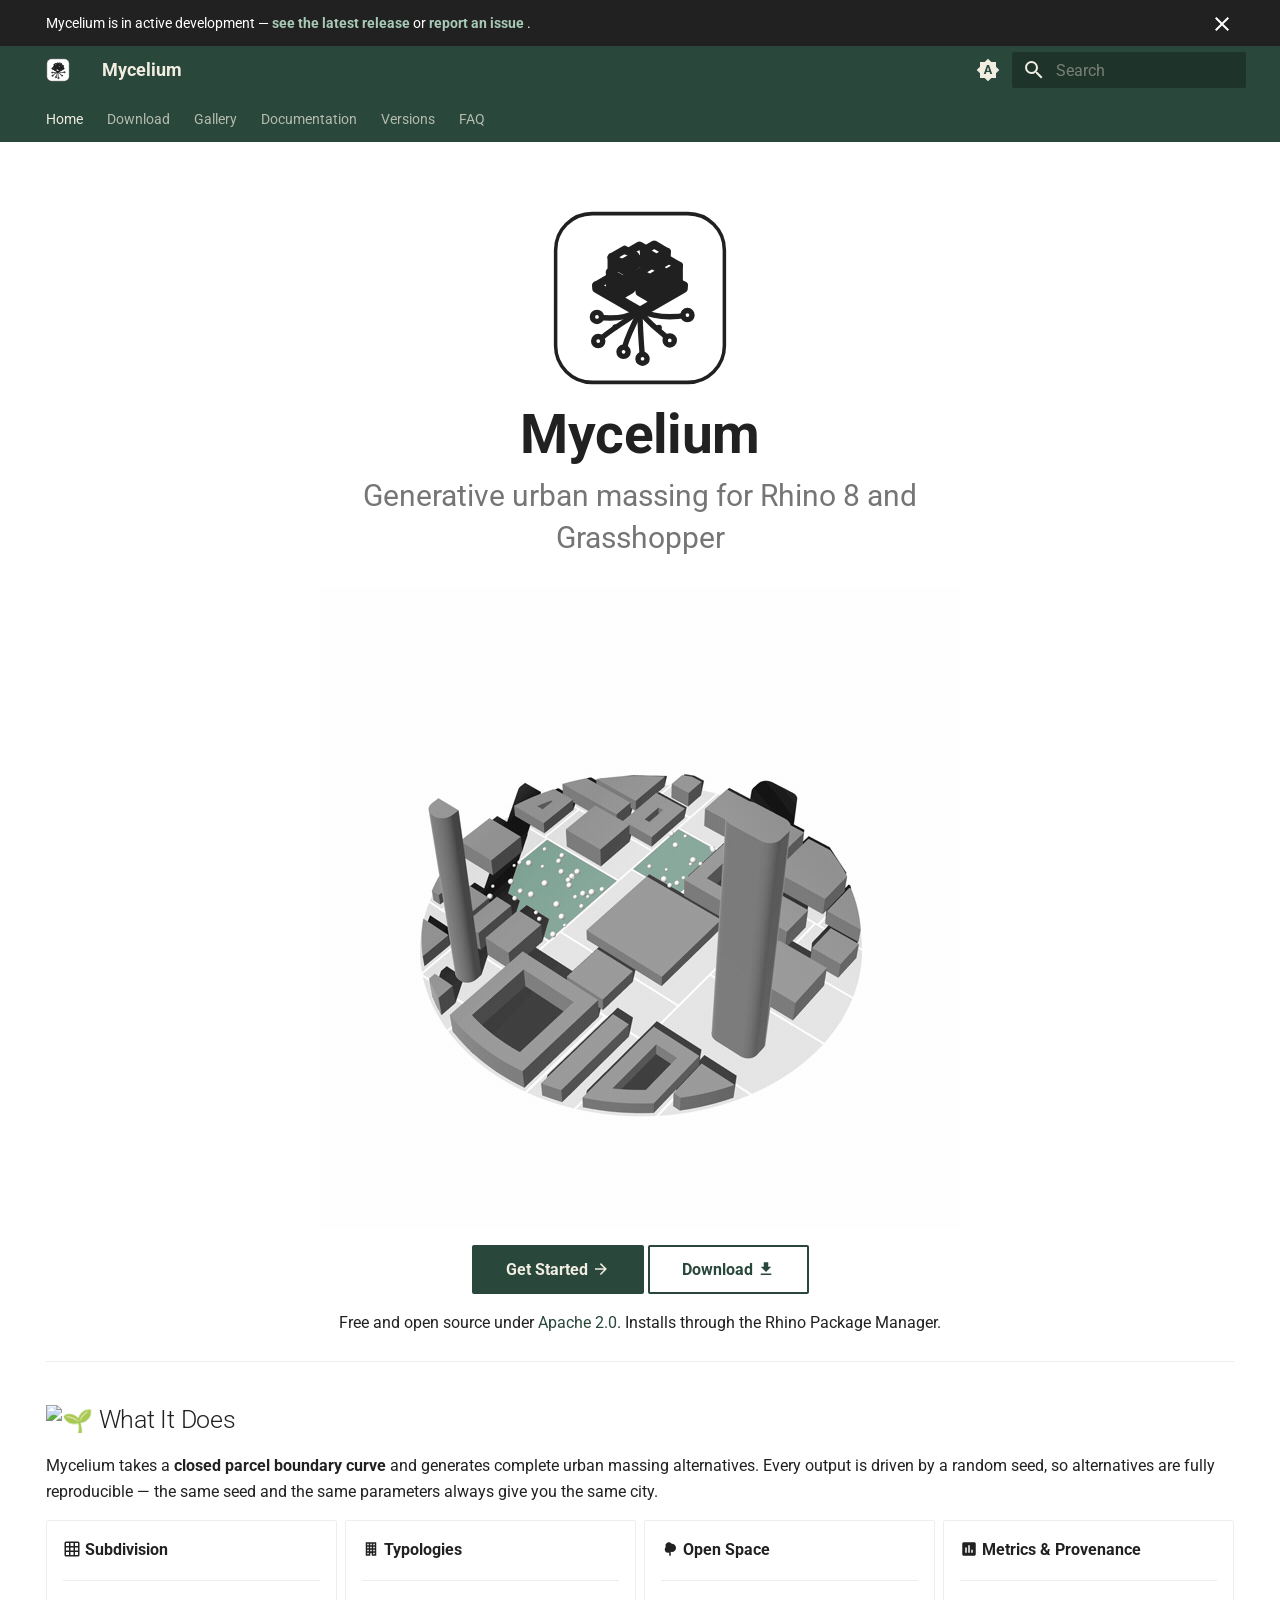
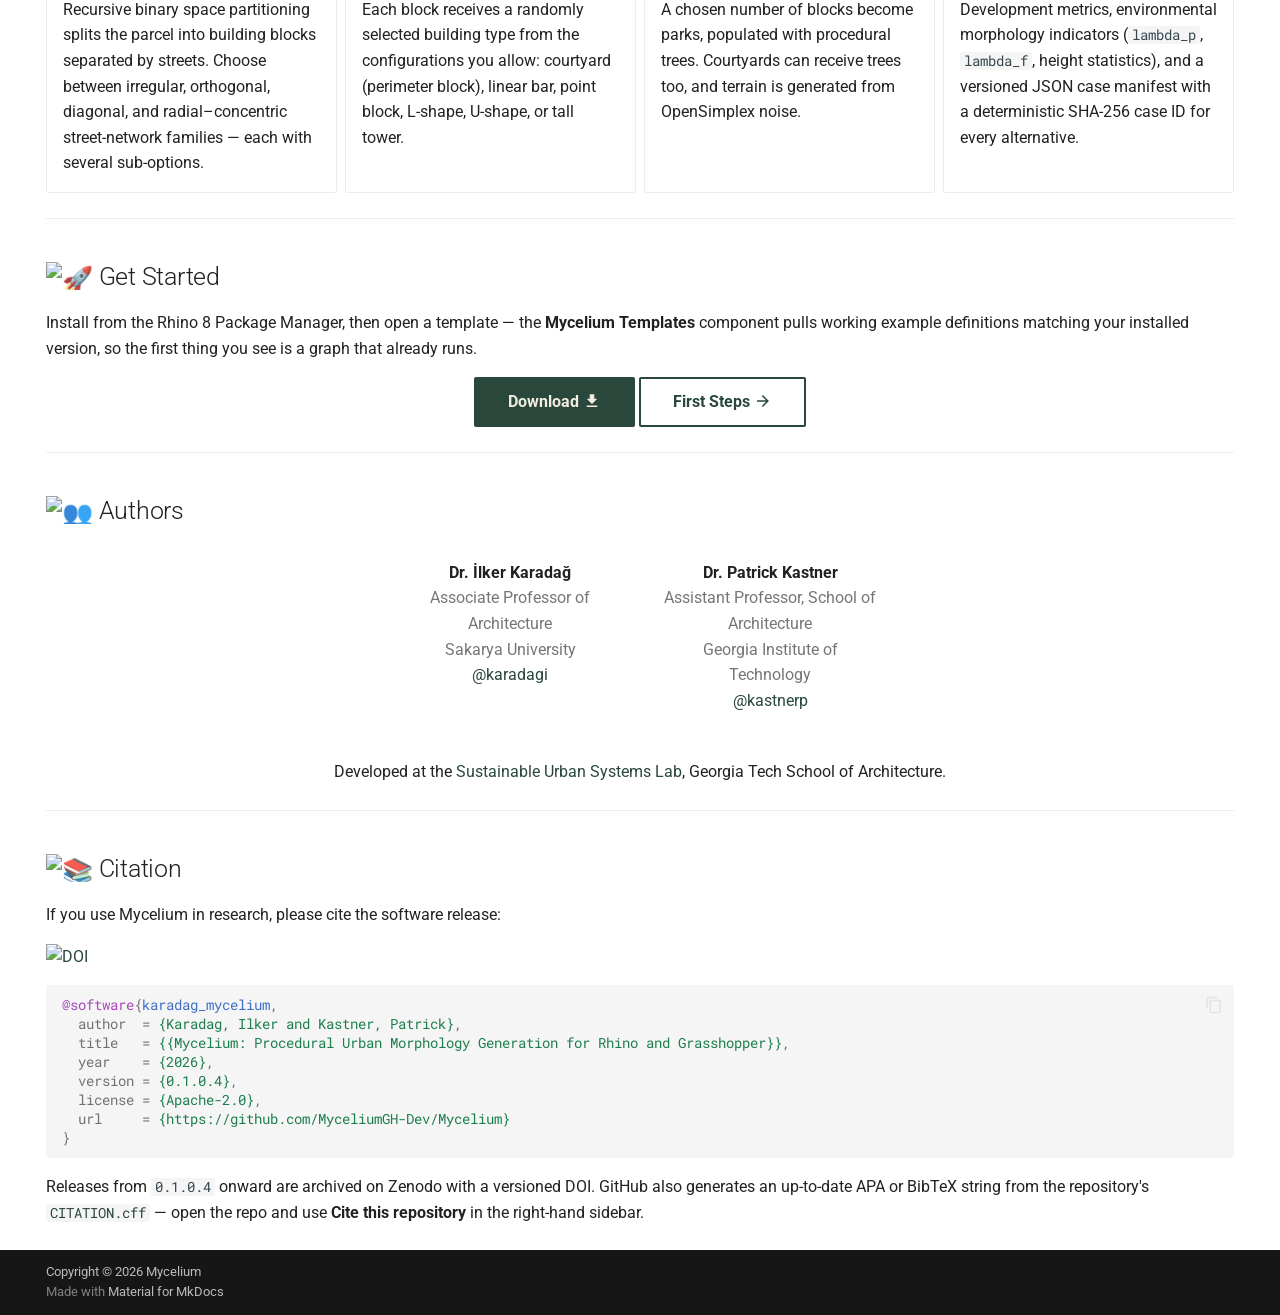
==== commit d09cb425: "Deployed 1e67793 with MkDocs version: 1.6.1" ====
--- a/index.html
+++ b/index.html
@@ -8,7 +8,7 @@
             body[data-md-color-scheme="slate"] .gdesc-inner { background: var(--md-default-bg-color); }
             body[data-md-color-scheme="slate"] .gslide-title { color: var(--md-default-fg-color); }
             body[data-md-color-scheme="slate"] .gslide-desc { color: var(--md-default-fg-color); }
-        </style></head> <body dir=ltr data-md-color-scheme=default data-md-color-primary=indigo data-md-color-accent=indigo> <input class=md-toggle data-md-toggle=drawer type=checkbox id=__drawer autocomplete=off> <input class=md-toggle data-md-toggle=search type=checkbox id=__search autocomplete=off> <label class=md-overlay for=__drawer></label> <div data-md-component=skip> <a href=#mycelium class=md-skip> Skip to content </a> </div> <div data-md-component=announce> <aside class=md-banner> <div class="md-banner__inner md-grid md-typeset"> <button class="md-banner__button md-icon" aria-label="Don't show this again"> <svg xmlns=http://www.w3.org/2000/svg viewbox="0 0 24 24"><path d="M19 6.41 17.59 5 12 10.59 6.41 5 5 6.41 10.59 12 5 17.59 6.41 19 12 13.41 17.59 19 19 17.59 13.41 12z"></path></svg> </button> Mycelium is in active development — <a href=https://github.com/MyceliumGH-Dev/Mycelium/releases aria-label="See the latest Mycelium releases on GitHub"> <strong>see the latest release</strong> </a> or <a href=https://github.com/MyceliumGH-Dev/Mycelium/issues aria-label="Report an issue on GitHub"> <strong>report an issue</strong> </a>. </div> <script>var el=document.querySelector("[data-md-component=announce]");if(el){var content=el.querySelector(".md-typeset");__md_hash(content.innerHTML)===__md_get("__announce")&&(el.hidden=!0)}</script> </aside> </div> <header class=md-header data-md-component=header> <nav class="md-header__inner md-grid" aria-label=Header> <a href=. title=Mycelium class="md-header__button md-logo" aria-label=Mycelium data-md-component=logo> <img src=assets/cd/favicon.svg alt=logo> </a> <label class="md-header__button md-icon" for=__drawer> <svg xmlns=http://www.w3.org/2000/svg viewbox="0 0 24 24"><path d="M3 6h18v2H3zm0 5h18v2H3zm0 5h18v2H3z"></path></svg> </label> <div class=md-header__title data-md-component=header-title> <div class=md-header__ellipsis> <div class=md-header__topic> <span class=md-ellipsis> Mycelium </span> </div> <div class=md-header__topic data-md-component=header-topic> <span class=md-ellipsis> Home </span> </div> </div> </div> <form class=md-header__option data-md-component=palette> <input class=md-option data-md-color-media=(prefers-color-scheme) data-md-color-scheme=default data-md-color-primary=indigo data-md-color-accent=indigo aria-label="Switch to light mode" type=radio name=__palette id=__palette_0> <label class="md-header__button md-icon" title="Switch to light mode" for=__palette_1 hidden> <svg xmlns=http://www.w3.org/2000/svg viewbox="0 0 24 24"><path d="m14.3 16-.7-2h-3.2l-.7 2H7.8L11 7h2l3.2 9zM20 8.69V4h-4.69L12 .69 8.69 4H4v4.69L.69 12 4 15.31V20h4.69L12 23.31 15.31 20H20v-4.69L23.31 12zm-9.15 3.96h2.3L12 9z"></path></svg> </label> <input class=md-option data-md-color-media="(prefers-color-scheme: light)" data-md-color-scheme=default data-md-color-primary=custom data-md-color-accent=custom aria-label="Switch to dark mode" type=radio name=__palette id=__palette_1> <label class="md-header__button md-icon" title="Switch to dark mode" for=__palette_2 hidden> <svg xmlns=http://www.w3.org/2000/svg viewbox="0 0 24 24"><path d="M17 7H7a5 5 0 0 0-5 5 5 5 0 0 0 5 5h10a5 5 0 0 0 5-5 5 5 0 0 0-5-5m0 8a3 3 0 0 1-3-3 3 3 0 0 1 3-3 3 3 0 0 1 3 3 3 3 0 0 1-3 3"></path></svg> </label> <input class=md-option data-md-color-media="(prefers-color-scheme: dark)" data-md-color-scheme=slate data-md-color-primary=custom data-md-color-accent=custom aria-label="Switch to system preference" type=radio name=__palette id=__palette_2> <label class="md-header__button md-icon" title="Switch to system preference" for=__palette_0 hidden> <svg xmlns=http://www.w3.org/2000/svg viewbox="0 0 24 24"><path d="M17 7H7a5 5 0 0 0-5 5 5 5 0 0 0 5 5h10a5 5 0 0 0 5-5 5 5 0 0 0-5-5M7 15a3 3 0 0 1-3-3 3 3 0 0 1 3-3 3 3 0 0 1 3 3 3 3 0 0 1-3 3"></path></svg> </label> </form> <script>var palette=__md_get("__palette");if(palette&&palette.color){if("(prefers-color-scheme)"===palette.color.media){var media=matchMedia("(prefers-color-scheme: light)"),input=document.querySelector(media.matches?"[data-md-color-media='(prefers-color-scheme: light)']":"[data-md-color-media='(prefers-color-scheme: dark)']");palette.color.media=input.getAttribute("data-md-color-media"),palette.color.scheme=input.getAttribute("data-md-color-scheme"),palette.color.primary=input.getAttribute("data-md-color-primary"),palette.color.accent=input.getAttribute("data-md-color-accent")}for(var[key,value]of Object.entries(palette.color))document.body.setAttribute("data-md-color-"+key,value)}</script> <label class="md-header__button md-icon" for=__search> <svg xmlns=http://www.w3.org/2000/svg viewbox="0 0 24 24"><path d="M9.5 3A6.5 6.5 0 0 1 16 9.5c0 1.61-.59 3.09-1.56 4.23l.27.27h.79l5 5-1.5 1.5-5-5v-.79l-.27-.27A6.52 6.52 0 0 1 9.5 16 6.5 6.5 0 0 1 3 9.5 6.5 6.5 0 0 1 9.5 3m0 2C7 5 5 7 5 9.5S7 14 9.5 14 14 12 14 9.5 12 5 9.5 5"></path></svg> </label> <div class=md-search data-md-component=search role=dialog> <label class=md-search__overlay for=__search></label> <div class=md-search__inner role=search> <form class=md-search__form name=search> <input type=text class=md-search__input name=query aria-label=Search placeholder=Search autocapitalize=off autocorrect=off autocomplete=off spellcheck=false data-md-component=search-query required> <label class="md-search__icon md-icon" for=__search> <svg xmlns=http://www.w3.org/2000/svg viewbox="0 0 24 24"><path d="M9.5 3A6.5 6.5 0 0 1 16 9.5c0 1.61-.59 3.09-1.56 4.23l.27.27h.79l5 5-1.5 1.5-5-5v-.79l-.27-.27A6.52 6.52 0 0 1 9.5 16 6.5 6.5 0 0 1 3 9.5 6.5 6.5 0 0 1 9.5 3m0 2C7 5 5 7 5 9.5S7 14 9.5 14 14 12 14 9.5 12 5 9.5 5"></path></svg> <svg xmlns=http://www.w3.org/2000/svg viewbox="0 0 24 24"><path d="M20 11v2H8l5.5 5.5-1.42 1.42L4.16 12l7.92-7.92L13.5 5.5 8 11z"></path></svg> </label> <nav class=md-search__options aria-label=Search> <a href=javascript:void(0) class="md-search__icon md-icon" title=Share aria-label=Share data-clipboard data-clipboard-text data-md-component=search-share tabindex=-1> <svg xmlns=http://www.w3.org/2000/svg viewbox="0 0 24 24"><path d="M18 16.08c-.76 0-1.44.3-1.96.77L8.91 12.7c.05-.23.09-.46.09-.7s-.04-.47-.09-.7l7.05-4.11c.54.5 1.25.81 2.04.81a3 3 0 0 0 3-3 3 3 0 0 0-3-3 3 3 0 0 0-3 3c0 .24.04.47.09.7L8.04 9.81C7.5 9.31 6.79 9 6 9a3 3 0 0 0-3 3 3 3 0 0 0 3 3c.79 0 1.5-.31 2.04-.81l7.12 4.15c-.05.21-.08.43-.08.66 0 1.61 1.31 2.91 2.92 2.91s2.92-1.3 2.92-2.91A2.92 2.92 0 0 0 18 16.08"></path></svg> </a> <button type=reset class="md-search__icon md-icon" title=Clear aria-label=Clear tabindex=-1> <svg xmlns=http://www.w3.org/2000/svg viewbox="0 0 24 24"><path d="M19 6.41 17.59 5 12 10.59 6.41 5 5 6.41 10.59 12 5 17.59 6.41 19 12 13.41 17.59 19 19 17.59 13.41 12z"></path></svg> </button> </nav> <div class=md-search__suggest data-md-component=search-suggest></div> </form> <div class=md-search__output> <div class=md-search__scrollwrap tabindex=0 data-md-scrollfix> <div class=md-search-result data-md-component=search-result> <div class=md-search-result__meta> Initializing search </div> <ol class=md-search-result__list role=presentation></ol> </div> </div> </div> </div> </div> </nav> </header> <div class=md-container data-md-component=container> <nav class=md-tabs aria-label=Tabs data-md-component=tabs> <div class=md-grid> <ul class=md-tabs__list> <li class="md-tabs__item md-tabs__item--active"> <a href=. class=md-tabs__link> Home </a> </li> <li class=md-tabs__item> <a href=download/ class=md-tabs__link> Download </a> </li> <li class=md-tabs__item> <a href=gallery/ class=md-tabs__link> Gallery </a> </li> <li class=md-tabs__item> <a href=https://mycelium-gh-docs.netlify.app class=md-tabs__link> Documentation </a> </li> <li class=md-tabs__item> <a href=versions/ class=md-tabs__link> Versions </a> </li> <li class=md-tabs__item> <a href=faq/ class=md-tabs__link> Faq </a> </li> </ul> </div> </nav> <main class=md-main data-md-component=main> <div class="md-main__inner md-grid"> <div class="md-sidebar md-sidebar--primary" data-md-component=sidebar data-md-type=navigation hidden> <div class=md-sidebar__scrollwrap> <div class=md-sidebar__inner> <nav class="md-nav md-nav--primary md-nav--lifted" aria-label=Navigation data-md-level=0> <label class=md-nav__title for=__drawer> <a href=. title=Mycelium class="md-nav__button md-logo" aria-label=Mycelium data-md-component=logo> <img src=assets/cd/favicon.svg alt=logo> </a> Mycelium </label> <ul class=md-nav__list data-md-scrollfix> <li class="md-nav__item md-nav__item--active"> <input class="md-nav__toggle md-toggle" type=checkbox id=__toc> <label class="md-nav__link md-nav__link--active" for=__toc> <span class=md-ellipsis> Home </span> <span class="md-nav__icon md-icon"></span> </label> <a href=. class="md-nav__link md-nav__link--active"> <span class=md-ellipsis> Home </span> </a> <nav class="md-nav md-nav--secondary" aria-label="Table of contents"> <label class=md-nav__title for=__toc> <span class="md-nav__icon md-icon"></span> Table of contents </label> <ul class=md-nav__list data-md-component=toc data-md-scrollfix> <li class=md-nav__item> <a href=#what-it-does class=md-nav__link> <span class=md-ellipsis> What It Does </span> </a> </li> <li class=md-nav__item> <a href=#get-started class=md-nav__link> <span class=md-ellipsis> Get Started </span> </a> </li> <li class=md-nav__item> <a href=#authors class=md-nav__link> <span class=md-ellipsis> Authors </span> </a> </li> <li class=md-nav__item> <a href=#citation class=md-nav__link> <span class=md-ellipsis> Citation </span> </a> </li> </ul> </nav> </li> <li class=md-nav__item> <a href=download/ class=md-nav__link> <span class=md-ellipsis> Download </span> </a> </li> <li class=md-nav__item> <a href=gallery/ class=md-nav__link> <span class=md-ellipsis> Gallery </span> </a> </li> <li class=md-nav__item> <a href=https://mycelium-gh-docs.netlify.app class=md-nav__link> <span class=md-ellipsis> Documentation </span> </a> </li> <li class=md-nav__item> <a href=versions/ class=md-nav__link> <span class=md-ellipsis> Versions </span> </a> </li> <li class=md-nav__item> <a href=faq/ class=md-nav__link> <span class=md-ellipsis> Faq </span> </a> </li> </ul> </nav> </div> </div> </div> <div class="md-sidebar md-sidebar--secondary" data-md-component=sidebar data-md-type=toc hidden> <div class=md-sidebar__scrollwrap> <div class=md-sidebar__inner> <nav class="md-nav md-nav--secondary" aria-label="Table of contents"> <label class=md-nav__title for=__toc> <span class="md-nav__icon md-icon"></span> Table of contents </label> <ul class=md-nav__list data-md-component=toc data-md-scrollfix> <li class=md-nav__item> <a href=#what-it-does class=md-nav__link> <span class=md-ellipsis> What It Does </span> </a> </li> <li class=md-nav__item> <a href=#get-started class=md-nav__link> <span class=md-ellipsis> Get Started </span> </a> </li> <li class=md-nav__item> <a href=#authors class=md-nav__link> <span class=md-ellipsis> Authors </span> </a> </li> <li class=md-nav__item> <a href=#citation class=md-nav__link> <span class=md-ellipsis> Citation </span> </a> </li> </ul> </nav> </div> </div> </div> <div class=md-content data-md-component=content> <article class="md-content__inner md-typeset"> <figure class=hero-logo> <img alt=Mycelium class="skip-lightbox hero-logo__image" src=assets/cd/logo.svg width=180> </figure> <h1 class=hero-title id=mycelium>Mycelium</h1> <p class=hero-tagline> Generative urban massing for Rhino&nbsp;8 and Grasshopper </p> <p><img alt="Sample massing outputs" class="skip-lightbox center" src=assets/images/samples.gif></p> <div align=center> <p><a aria-label="Get started with the Mycelium documentation" class="md-button md-button--primary" href=https://mycelium-gh-docs.netlify.app>Get Started <span class=twemoji><svg xmlns=http://www.w3.org/2000/svg viewbox="0 0 24 24"><path d="M4 11v2h12l-5.5 5.5 1.42 1.42L19.84 12l-7.92-7.92L10.5 5.5 16 11z"></path></svg></span></a> <a class=md-button href=download/ aria-label="Download Mycelium">Download <span class=twemoji><svg xmlns=http://www.w3.org/2000/svg viewbox="0 0 24 24"><path d="M5 20h14v-2H5m14-9h-4V3H9v6H5l7 7z"></path></svg></span></a></p> </div> <p class=center-text style="margin-top: 0.75rem;"> Free and open source under <a href=https://github.com/MyceliumGH-Dev/Mycelium/blob/dev/LICENSE aria-label="Read the Apache 2.0 license">Apache&nbsp;2.0</a>. Installs through the Rhino Package Manager. </p> <hr> <h2 id=what-it-does><img alt=🌱 aria-hidden=true class=twemoji src=https://cdn.jsdelivr.net/gh/jdecked/twemoji@16.0.1/assets/svg/1f331.svg title=:seedling:> What It Does</h2> <p>Mycelium takes a <strong>closed parcel boundary curve</strong> and generates complete urban massing alternatives. Every output is driven by a random seed, so alternatives are fully reproducible — the same seed and the same parameters always give you the same city.</p> <div class="grid cards cards--four"> <ul> <li> <p><strong><span class=twemoji><svg xmlns=http://www.w3.org/2000/svg viewbox="0 0 24 24"><path d="M10 4v4h4V4zm6 0v4h4V4zm0 6v4h4v-4zm0 6v4h4v-4zm-2 4v-4h-4v4zm-6 0v-4H4v4zm0-6v-4H4v4zm0-6V4H4v4zm2 6h4v-4h-4zM4 2h16a2 2 0 0 1 2 2v16a2 2 0 0 1-2 2H4c-1.08 0-2-.9-2-2V4a2 2 0 0 1 2-2"></path></svg></span> Subdivision</strong></p> <hr> <p>Recursive binary space partitioning splits the parcel into building blocks separated by streets. Choose between irregular, orthogonal, diagonal, and radial–concentric street-network families — each with several sub-options.</p> </li> <li> <p><strong><span class=twemoji><svg xmlns=http://www.w3.org/2000/svg viewbox="0 0 24 24"><path d="M5 3v18h6v-3.5h2V21h6V3zm2 2h2v2H7zm4 0h2v2h-2zm4 0h2v2h-2zM7 9h2v2H7zm4 0h2v2h-2zm4 0h2v2h-2zm-8 4h2v2H7zm4 0h2v2h-2zm4 0h2v2h-2zm-8 4h2v2H7zm8 0h2v2h-2z"></path></svg></span> Typologies</strong></p> <hr> <p>Each block receives a randomly selected building type from the configurations you allow: courtyard (perimeter block), linear bar, point block, L-shape, U-shape, or tall tower.</p> </li> <li> <p><strong><span class=twemoji><svg xmlns=http://www.w3.org/2000/svg viewbox="0 0 24 24"><path d="M11 21v-4.26c-.47.17-.97.26-1.5.26C7 17 5 15 5 12.5c0-1.27.5-2.41 1.36-3.23C6.13 8.73 6 8.13 6 7.5 6 5 8 3 10.5 3c1.56 0 2.94.8 3.75 2h.25a5.5 5.5 0 0 1 5.5 5.5 5.5 5.5 0 0 1-5.5 5.5q-.75 0-1.5-.21V21z"></path></svg></span> Open Space</strong></p> <hr> <p>A chosen number of blocks become parks, populated with procedural trees. Courtyards can receive trees too, and terrain is generated from OpenSimplex noise.</p> </li> <li> <p><strong><span class=twemoji><svg xmlns=http://www.w3.org/2000/svg viewbox="0 0 24 24"><path d="M19 3H5c-1.1 0-2 .9-2 2v14c0 1.1.9 2 2 2h14c1.1 0 2-.9 2-2V5c0-1.1-.9-2-2-2M9 17H7v-7h2zm4 0h-2V7h2zm4 0h-2v-4h2z"></path></svg></span> Metrics &amp; Provenance</strong></p> <hr> <p>Development metrics, environmental morphology indicators (<code>lambda_p</code>, <code>lambda_f</code>, height statistics), and a versioned JSON case manifest with a deterministic SHA-256 case ID for every alternative.</p> </li> </ul> </div> <hr> <h2 id=get-started><img alt=🚀 aria-hidden=true class=twemoji src=https://cdn.jsdelivr.net/gh/jdecked/twemoji@16.0.1/assets/svg/1f680.svg title=:rocket:> Get Started</h2> <p>Install from the Rhino&nbsp;8 Package Manager, then open a template — the <strong>Mycelium Templates</strong> component pulls working example definitions matching your installed version, so the first thing you see is a graph that already runs.</p> <div align=center> <p><a aria-label="Download Mycelium" href=download/ class="md-button md-button--primary">Download <span class=twemoji><svg xmlns=http://www.w3.org/2000/svg viewbox="0 0 24 24"><path d="M5 20h14v-2H5m14-9h-4V3H9v6H5l7 7z"></path></svg></span></a> <a class=md-button href=https://mycelium-gh-docs.netlify.app/first_steps/ aria-label="Read the first steps guide">First Steps <span class=twemoji><svg xmlns=http://www.w3.org/2000/svg viewbox="0 0 24 24"><path d="M4 11v2h12l-5.5 5.5 1.42 1.42L19.84 12l-7.92-7.92L10.5 5.5 16 11z"></path></svg></span></a></p> </div> <hr> <h2 id=authors><img alt=👥 aria-hidden=true class=twemoji src=https://cdn.jsdelivr.net/gh/jdecked/twemoji@16.0.1/assets/svg/1f465.svg title=:busts_in_silhouette:> Authors</h2> <div class=mdx-users> <div class=mdx-users__testimonial> <p><strong>Dr. İlker Karadağ</strong><br> <span class=faint>Associate Professor of Architecture<br>Sakarya University</span><br> <a href=https://github.com/karadagi>@karadagi</a></p> </div> <div class=mdx-users__testimonial> <p><strong>Dr. Patrick Kastner</strong><br> <span class=faint>Assistant Professor, School of Architecture<br>Georgia Institute of Technology</span><br> <a href=https://github.com/kastnerp>@kastnerp</a></p> </div> </div> <p class=center-text style="margin-top: 1.5rem;"> Developed at the <a href=https://github.com/SustainableUrbanSystemsLab>Sustainable Urban Systems Lab</a>, Georgia Tech School of Architecture. </p> <hr> <h2 id=citation><img alt=📚 aria-hidden=true class=twemoji src=https://cdn.jsdelivr.net/gh/jdecked/twemoji@16.0.1/assets/svg/1f4da.svg title=:books:> Citation</h2> <p>If you use Mycelium in research, please cite the software release:</p> <div class=highlight><pre><span></span><code><span class=nc>@software</span><span class=p>{</span><span class=nl>karadag_mycelium</span><span class=p>,</span>
+        </style></head> <body dir=ltr data-md-color-scheme=default data-md-color-primary=indigo data-md-color-accent=indigo> <input class=md-toggle data-md-toggle=drawer type=checkbox id=__drawer autocomplete=off> <input class=md-toggle data-md-toggle=search type=checkbox id=__search autocomplete=off> <label class=md-overlay for=__drawer></label> <div data-md-component=skip> <a href=#mycelium class=md-skip> Skip to content </a> </div> <div data-md-component=announce> <aside class=md-banner> <div class="md-banner__inner md-grid md-typeset"> <button class="md-banner__button md-icon" aria-label="Don't show this again"> <svg xmlns=http://www.w3.org/2000/svg viewbox="0 0 24 24"><path d="M19 6.41 17.59 5 12 10.59 6.41 5 5 6.41 10.59 12 5 17.59 6.41 19 12 13.41 17.59 19 19 17.59 13.41 12z"></path></svg> </button> Mycelium is in active development — <a href=https://github.com/MyceliumGH-Dev/Mycelium/releases aria-label="See the latest Mycelium releases on GitHub"> <strong>see the latest release</strong> </a> or <a href=https://github.com/MyceliumGH-Dev/Mycelium/issues aria-label="Report an issue on GitHub"> <strong>report an issue</strong> </a>. </div> <script>var el=document.querySelector("[data-md-component=announce]");if(el){var content=el.querySelector(".md-typeset");__md_hash(content.innerHTML)===__md_get("__announce")&&(el.hidden=!0)}</script> </aside> </div> <header class=md-header data-md-component=header> <nav class="md-header__inner md-grid" aria-label=Header> <a href=. title=Mycelium class="md-header__button md-logo" aria-label=Mycelium data-md-component=logo> <img src=assets/cd/favicon.svg alt=logo> </a> <label class="md-header__button md-icon" for=__drawer> <svg xmlns=http://www.w3.org/2000/svg viewbox="0 0 24 24"><path d="M3 6h18v2H3zm0 5h18v2H3zm0 5h18v2H3z"></path></svg> </label> <div class=md-header__title data-md-component=header-title> <div class=md-header__ellipsis> <div class=md-header__topic> <span class=md-ellipsis> Mycelium </span> </div> <div class=md-header__topic data-md-component=header-topic> <span class=md-ellipsis> Home </span> </div> </div> </div> <form class=md-header__option data-md-component=palette> <input class=md-option data-md-color-media=(prefers-color-scheme) data-md-color-scheme=default data-md-color-primary=indigo data-md-color-accent=indigo aria-label="Switch to light mode" type=radio name=__palette id=__palette_0> <label class="md-header__button md-icon" title="Switch to light mode" for=__palette_1 hidden> <svg xmlns=http://www.w3.org/2000/svg viewbox="0 0 24 24"><path d="m14.3 16-.7-2h-3.2l-.7 2H7.8L11 7h2l3.2 9zM20 8.69V4h-4.69L12 .69 8.69 4H4v4.69L.69 12 4 15.31V20h4.69L12 23.31 15.31 20H20v-4.69L23.31 12zm-9.15 3.96h2.3L12 9z"></path></svg> </label> <input class=md-option data-md-color-media="(prefers-color-scheme: light)" data-md-color-scheme=default data-md-color-primary=custom data-md-color-accent=custom aria-label="Switch to dark mode" type=radio name=__palette id=__palette_1> <label class="md-header__button md-icon" title="Switch to dark mode" for=__palette_2 hidden> <svg xmlns=http://www.w3.org/2000/svg viewbox="0 0 24 24"><path d="M17 7H7a5 5 0 0 0-5 5 5 5 0 0 0 5 5h10a5 5 0 0 0 5-5 5 5 0 0 0-5-5m0 8a3 3 0 0 1-3-3 3 3 0 0 1 3-3 3 3 0 0 1 3 3 3 3 0 0 1-3 3"></path></svg> </label> <input class=md-option data-md-color-media="(prefers-color-scheme: dark)" data-md-color-scheme=slate data-md-color-primary=custom data-md-color-accent=custom aria-label="Switch to system preference" type=radio name=__palette id=__palette_2> <label class="md-header__button md-icon" title="Switch to system preference" for=__palette_0 hidden> <svg xmlns=http://www.w3.org/2000/svg viewbox="0 0 24 24"><path d="M17 7H7a5 5 0 0 0-5 5 5 5 0 0 0 5 5h10a5 5 0 0 0 5-5 5 5 0 0 0-5-5M7 15a3 3 0 0 1-3-3 3 3 0 0 1 3-3 3 3 0 0 1 3 3 3 3 0 0 1-3 3"></path></svg> </label> </form> <script>var palette=__md_get("__palette");if(palette&&palette.color){if("(prefers-color-scheme)"===palette.color.media){var media=matchMedia("(prefers-color-scheme: light)"),input=document.querySelector(media.matches?"[data-md-color-media='(prefers-color-scheme: light)']":"[data-md-color-media='(prefers-color-scheme: dark)']");palette.color.media=input.getAttribute("data-md-color-media"),palette.color.scheme=input.getAttribute("data-md-color-scheme"),palette.color.primary=input.getAttribute("data-md-color-primary"),palette.color.accent=input.getAttribute("data-md-color-accent")}for(var[key,value]of Object.entries(palette.color))document.body.setAttribute("data-md-color-"+key,value)}</script> <label class="md-header__button md-icon" for=__search> <svg xmlns=http://www.w3.org/2000/svg viewbox="0 0 24 24"><path d="M9.5 3A6.5 6.5 0 0 1 16 9.5c0 1.61-.59 3.09-1.56 4.23l.27.27h.79l5 5-1.5 1.5-5-5v-.79l-.27-.27A6.52 6.52 0 0 1 9.5 16 6.5 6.5 0 0 1 3 9.5 6.5 6.5 0 0 1 9.5 3m0 2C7 5 5 7 5 9.5S7 14 9.5 14 14 12 14 9.5 12 5 9.5 5"></path></svg> </label> <div class=md-search data-md-component=search role=dialog> <label class=md-search__overlay for=__search></label> <div class=md-search__inner role=search> <form class=md-search__form name=search> <input type=text class=md-search__input name=query aria-label=Search placeholder=Search autocapitalize=off autocorrect=off autocomplete=off spellcheck=false data-md-component=search-query required> <label class="md-search__icon md-icon" for=__search> <svg xmlns=http://www.w3.org/2000/svg viewbox="0 0 24 24"><path d="M9.5 3A6.5 6.5 0 0 1 16 9.5c0 1.61-.59 3.09-1.56 4.23l.27.27h.79l5 5-1.5 1.5-5-5v-.79l-.27-.27A6.52 6.52 0 0 1 9.5 16 6.5 6.5 0 0 1 3 9.5 6.5 6.5 0 0 1 9.5 3m0 2C7 5 5 7 5 9.5S7 14 9.5 14 14 12 14 9.5 12 5 9.5 5"></path></svg> <svg xmlns=http://www.w3.org/2000/svg viewbox="0 0 24 24"><path d="M20 11v2H8l5.5 5.5-1.42 1.42L4.16 12l7.92-7.92L13.5 5.5 8 11z"></path></svg> </label> <nav class=md-search__options aria-label=Search> <a href=javascript:void(0) class="md-search__icon md-icon" title=Share aria-label=Share data-clipboard data-clipboard-text data-md-component=search-share tabindex=-1> <svg xmlns=http://www.w3.org/2000/svg viewbox="0 0 24 24"><path d="M18 16.08c-.76 0-1.44.3-1.96.77L8.91 12.7c.05-.23.09-.46.09-.7s-.04-.47-.09-.7l7.05-4.11c.54.5 1.25.81 2.04.81a3 3 0 0 0 3-3 3 3 0 0 0-3-3 3 3 0 0 0-3 3c0 .24.04.47.09.7L8.04 9.81C7.5 9.31 6.79 9 6 9a3 3 0 0 0-3 3 3 3 0 0 0 3 3c.79 0 1.5-.31 2.04-.81l7.12 4.15c-.05.21-.08.43-.08.66 0 1.61 1.31 2.91 2.92 2.91s2.92-1.3 2.92-2.91A2.92 2.92 0 0 0 18 16.08"></path></svg> </a> <button type=reset class="md-search__icon md-icon" title=Clear aria-label=Clear tabindex=-1> <svg xmlns=http://www.w3.org/2000/svg viewbox="0 0 24 24"><path d="M19 6.41 17.59 5 12 10.59 6.41 5 5 6.41 10.59 12 5 17.59 6.41 19 12 13.41 17.59 19 19 17.59 13.41 12z"></path></svg> </button> </nav> <div class=md-search__suggest data-md-component=search-suggest></div> </form> <div class=md-search__output> <div class=md-search__scrollwrap tabindex=0 data-md-scrollfix> <div class=md-search-result data-md-component=search-result> <div class=md-search-result__meta> Initializing search </div> <ol class=md-search-result__list role=presentation></ol> </div> </div> </div> </div> </div> </nav> </header> <div class=md-container data-md-component=container> <nav class=md-tabs aria-label=Tabs data-md-component=tabs> <div class=md-grid> <ul class=md-tabs__list> <li class="md-tabs__item md-tabs__item--active"> <a href=. class=md-tabs__link> Home </a> </li> <li class=md-tabs__item> <a href=download/ class=md-tabs__link> Download </a> </li> <li class=md-tabs__item> <a href=gallery/ class=md-tabs__link> Gallery </a> </li> <li class=md-tabs__item> <a href=https://mycelium-gh-docs.netlify.app class=md-tabs__link> Documentation </a> </li> <li class=md-tabs__item> <a href=versions/ class=md-tabs__link> Versions </a> </li> <li class=md-tabs__item> <a href=faq/ class=md-tabs__link> Faq </a> </li> </ul> </div> </nav> <main class=md-main data-md-component=main> <div class="md-main__inner md-grid"> <div class="md-sidebar md-sidebar--primary" data-md-component=sidebar data-md-type=navigation hidden> <div class=md-sidebar__scrollwrap> <div class=md-sidebar__inner> <nav class="md-nav md-nav--primary md-nav--lifted" aria-label=Navigation data-md-level=0> <label class=md-nav__title for=__drawer> <a href=. title=Mycelium class="md-nav__button md-logo" aria-label=Mycelium data-md-component=logo> <img src=assets/cd/favicon.svg alt=logo> </a> Mycelium </label> <ul class=md-nav__list data-md-scrollfix> <li class="md-nav__item md-nav__item--active"> <input class="md-nav__toggle md-toggle" type=checkbox id=__toc> <label class="md-nav__link md-nav__link--active" for=__toc> <span class=md-ellipsis> Home </span> <span class="md-nav__icon md-icon"></span> </label> <a href=. class="md-nav__link md-nav__link--active"> <span class=md-ellipsis> Home </span> </a> <nav class="md-nav md-nav--secondary" aria-label="Table of contents"> <label class=md-nav__title for=__toc> <span class="md-nav__icon md-icon"></span> Table of contents </label> <ul class=md-nav__list data-md-component=toc data-md-scrollfix> <li class=md-nav__item> <a href=#what-it-does class=md-nav__link> <span class=md-ellipsis> What It Does </span> </a> </li> <li class=md-nav__item> <a href=#get-started class=md-nav__link> <span class=md-ellipsis> Get Started </span> </a> </li> <li class=md-nav__item> <a href=#authors class=md-nav__link> <span class=md-ellipsis> Authors </span> </a> </li> <li class=md-nav__item> <a href=#citation class=md-nav__link> <span class=md-ellipsis> Citation </span> </a> </li> </ul> </nav> </li> <li class=md-nav__item> <a href=download/ class=md-nav__link> <span class=md-ellipsis> Download </span> </a> </li> <li class=md-nav__item> <a href=gallery/ class=md-nav__link> <span class=md-ellipsis> Gallery </span> </a> </li> <li class=md-nav__item> <a href=https://mycelium-gh-docs.netlify.app class=md-nav__link> <span class=md-ellipsis> Documentation </span> </a> </li> <li class=md-nav__item> <a href=versions/ class=md-nav__link> <span class=md-ellipsis> Versions </span> </a> </li> <li class=md-nav__item> <a href=faq/ class=md-nav__link> <span class=md-ellipsis> Faq </span> </a> </li> </ul> </nav> </div> </div> </div> <div class="md-sidebar md-sidebar--secondary" data-md-component=sidebar data-md-type=toc hidden> <div class=md-sidebar__scrollwrap> <div class=md-sidebar__inner> <nav class="md-nav md-nav--secondary" aria-label="Table of contents"> <label class=md-nav__title for=__toc> <span class="md-nav__icon md-icon"></span> Table of contents </label> <ul class=md-nav__list data-md-component=toc data-md-scrollfix> <li class=md-nav__item> <a href=#what-it-does class=md-nav__link> <span class=md-ellipsis> What It Does </span> </a> </li> <li class=md-nav__item> <a href=#get-started class=md-nav__link> <span class=md-ellipsis> Get Started </span> </a> </li> <li class=md-nav__item> <a href=#authors class=md-nav__link> <span class=md-ellipsis> Authors </span> </a> </li> <li class=md-nav__item> <a href=#citation class=md-nav__link> <span class=md-ellipsis> Citation </span> </a> </li> </ul> </nav> </div> </div> </div> <div class=md-content data-md-component=content> <article class="md-content__inner md-typeset"> <figure class=hero-logo> <img alt=Mycelium class="skip-lightbox hero-logo__image" src=assets/cd/logo.svg width=180> </figure> <h1 class=hero-title id=mycelium>Mycelium</h1> <p class=hero-tagline> Generative urban massing for Rhino&nbsp;8 and Grasshopper </p> <p><img alt="Sample massing outputs" class="skip-lightbox center" src=assets/images/samples.gif></p> <div align=center> <p><a aria-label="Get started with the Mycelium documentation" class="md-button md-button--primary" href=https://mycelium-gh-docs.netlify.app>Get Started <span class=twemoji><svg xmlns=http://www.w3.org/2000/svg viewbox="0 0 24 24"><path d="M4 11v2h12l-5.5 5.5 1.42 1.42L19.84 12l-7.92-7.92L10.5 5.5 16 11z"></path></svg></span></a> <a class=md-button href=download/ aria-label="Download Mycelium">Download <span class=twemoji><svg xmlns=http://www.w3.org/2000/svg viewbox="0 0 24 24"><path d="M5 20h14v-2H5m14-9h-4V3H9v6H5l7 7z"></path></svg></span></a></p> </div> <p class=center-text style="margin-top: 0.75rem;"> Free and open source under <a href=https://github.com/MyceliumGH-Dev/Mycelium/blob/dev/LICENSE aria-label="Read the Apache 2.0 license">Apache&nbsp;2.0</a>. Installs through the Rhino Package Manager. </p> <hr> <h2 id=what-it-does><img alt=🌱 aria-hidden=true class=twemoji src=https://cdn.jsdelivr.net/gh/jdecked/twemoji@16.0.1/assets/svg/1f331.svg title=:seedling:> What It Does</h2> <p>Mycelium takes a <strong>closed parcel boundary curve</strong> and generates complete urban massing alternatives. Every output is driven by a random seed, so alternatives are fully reproducible — the same seed and the same parameters always give you the same city.</p> <div class="grid cards cards--four"> <ul> <li> <p><strong><span class=twemoji><svg xmlns=http://www.w3.org/2000/svg viewbox="0 0 24 24"><path d="M10 4v4h4V4zm6 0v4h4V4zm0 6v4h4v-4zm0 6v4h4v-4zm-2 4v-4h-4v4zm-6 0v-4H4v4zm0-6v-4H4v4zm0-6V4H4v4zm2 6h4v-4h-4zM4 2h16a2 2 0 0 1 2 2v16a2 2 0 0 1-2 2H4c-1.08 0-2-.9-2-2V4a2 2 0 0 1 2-2"></path></svg></span> Subdivision</strong></p> <hr> <p>Recursive binary space partitioning splits the parcel into building blocks separated by streets. Choose between irregular, orthogonal, diagonal, and radial–concentric street-network families — each with several sub-options.</p> </li> <li> <p><strong><span class=twemoji><svg xmlns=http://www.w3.org/2000/svg viewbox="0 0 24 24"><path d="M5 3v18h6v-3.5h2V21h6V3zm2 2h2v2H7zm4 0h2v2h-2zm4 0h2v2h-2zM7 9h2v2H7zm4 0h2v2h-2zm4 0h2v2h-2zm-8 4h2v2H7zm4 0h2v2h-2zm4 0h2v2h-2zm-8 4h2v2H7zm8 0h2v2h-2z"></path></svg></span> Typologies</strong></p> <hr> <p>Each block receives a randomly selected building type from the configurations you allow: courtyard (perimeter block), linear bar, point block, L-shape, U-shape, or tall tower.</p> </li> <li> <p><strong><span class=twemoji><svg xmlns=http://www.w3.org/2000/svg viewbox="0 0 24 24"><path d="M11 21v-4.26c-.47.17-.97.26-1.5.26C7 17 5 15 5 12.5c0-1.27.5-2.41 1.36-3.23C6.13 8.73 6 8.13 6 7.5 6 5 8 3 10.5 3c1.56 0 2.94.8 3.75 2h.25a5.5 5.5 0 0 1 5.5 5.5 5.5 5.5 0 0 1-5.5 5.5q-.75 0-1.5-.21V21z"></path></svg></span> Open Space</strong></p> <hr> <p>A chosen number of blocks become parks, populated with procedural trees. Courtyards can receive trees too, and terrain is generated from OpenSimplex noise.</p> </li> <li> <p><strong><span class=twemoji><svg xmlns=http://www.w3.org/2000/svg viewbox="0 0 24 24"><path d="M19 3H5c-1.1 0-2 .9-2 2v14c0 1.1.9 2 2 2h14c1.1 0 2-.9 2-2V5c0-1.1-.9-2-2-2M9 17H7v-7h2zm4 0h-2V7h2zm4 0h-2v-4h2z"></path></svg></span> Metrics &amp; Provenance</strong></p> <hr> <p>Development metrics, environmental morphology indicators (<code>lambda_p</code>, <code>lambda_f</code>, height statistics), and a versioned JSON case manifest with a deterministic SHA-256 case ID for every alternative.</p> </li> </ul> </div> <hr> <h2 id=get-started><img alt=🚀 aria-hidden=true class=twemoji src=https://cdn.jsdelivr.net/gh/jdecked/twemoji@16.0.1/assets/svg/1f680.svg title=:rocket:> Get Started</h2> <p>Install from the Rhino&nbsp;8 Package Manager, then open a template — the <strong>Mycelium Templates</strong> component pulls working example definitions matching your installed version, so the first thing you see is a graph that already runs.</p> <div align=center> <p><a aria-label="Download Mycelium" href=download/ class="md-button md-button--primary">Download <span class=twemoji><svg xmlns=http://www.w3.org/2000/svg viewbox="0 0 24 24"><path d="M5 20h14v-2H5m14-9h-4V3H9v6H5l7 7z"></path></svg></span></a> <a class=md-button href=https://mycelium-gh-docs.netlify.app/first_steps/ aria-label="Read the first steps guide">First Steps <span class=twemoji><svg xmlns=http://www.w3.org/2000/svg viewbox="0 0 24 24"><path d="M4 11v2h12l-5.5 5.5 1.42 1.42L19.84 12l-7.92-7.92L10.5 5.5 16 11z"></path></svg></span></a></p> </div> <hr> <h2 id=authors><img alt=👥 aria-hidden=true class=twemoji src=https://cdn.jsdelivr.net/gh/jdecked/twemoji@16.0.1/assets/svg/1f465.svg title=:busts_in_silhouette:> Authors</h2> <div class=mdx-users> <div class=mdx-users__testimonial> <p><strong>Dr. İlker Karadağ</strong><br> <span class=faint>Associate Professor of Architecture<br>Sakarya University</span><br> <a href=https://github.com/karadagi>@karadagi</a></p> </div> <div class=mdx-users__testimonial> <p><strong>Dr. Patrick Kastner</strong><br> <span class=faint>Assistant Professor, School of Architecture<br>Georgia Institute of Technology</span><br> <a href=https://github.com/kastnerp>@kastnerp</a></p> </div> </div> <p class=center-text style="margin-top: 1.5rem;"> Developed at the <a href=https://github.com/SustainableUrbanSystemsLab>Sustainable Urban Systems Lab</a>, Georgia Tech School of Architecture. </p> <hr> <h2 id=citation><img alt=📚 aria-hidden=true class=twemoji src=https://cdn.jsdelivr.net/gh/jdecked/twemoji@16.0.1/assets/svg/1f4da.svg title=:books:> Citation</h2> <p>If you use Mycelium in research, please cite the software release:</p> <p><a href=https://doi.org/10.5281/zenodo.21764053><img alt=DOI src=https://zenodo.org/badge/DOI/10.5281/zenodo.21764053.svg></a></p> <div class=highlight><pre><span></span><code><span class=nc>@software</span><span class=p>{</span><span class=nl>karadag_mycelium</span><span class=p>,</span>
 <span class=w>  </span><span class=na>author</span><span class=w>  </span><span class=p>=</span><span class=w> </span><span class=s>{Karadag, Ilker and Kastner, Patrick}</span><span class=p>,</span>
 <span class=w>  </span><span class=na>title</span><span class=w>   </span><span class=p>=</span><span class=w> </span><span class=s>{{Mycelium: Procedural Urban Morphology Generation for Rhino and Grasshopper}}</span><span class=p>,</span>
 <span class=w>  </span><span class=na>year</span><span class=w>    </span><span class=p>=</span><span class=w> </span><span class=s>{2026}</span><span class=p>,</span>
